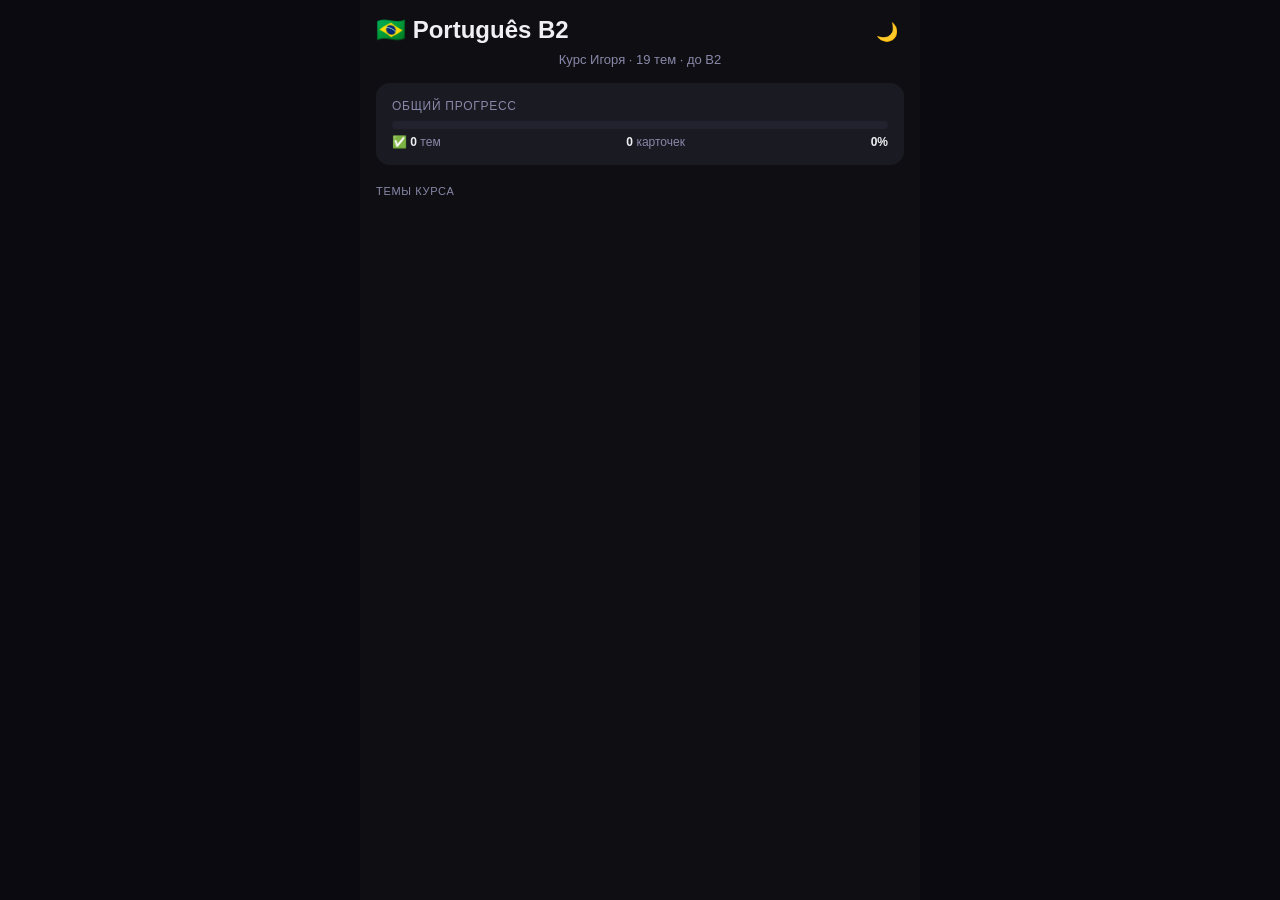
==== index.html @ 6fd462ec "Fix theory: store in DOM divs to avoid JS escaping issues; rewrite 5 topics with Pareto principle" ====
<!DOCTYPE html>
<html lang="ru">
<head>
<meta charset="UTF-8">
<meta name="viewport" content="width=device-width, initial-scale=1.0, maximum-scale=1.0, user-scalable=no">
<title>🇧🇷 Português B2 — Игорь</title>
<style>
  :root {
    --bg:#0f0f13;--surface:#1a1a22;--surface2:#22222e;--border:rgba(255,255,255,0.08);
    --text:#f0f0f4;--muted:#8888aa;--green:#34d399;--red:#f87171;--blue:#60a5fa;
    --yellow:#fbbf24;--purple:#a78bfa;--accent:#6366f1;--orange:#fb923c;
  }
  *{margin:0;padding:0;box-sizing:border-box;-webkit-tap-highlight-color:transparent;}
  html,body{height:100%;font-family:-apple-system,'Segoe UI',sans-serif;background:var(--bg);color:var(--text);}
  
  .app-wrap{max-width:560px;margin:0 auto;min-height:100vh;background:var(--bg);}
  @media(min-width:600px){body{background:#0a0a10;}}

  /* TOPIC SELECT SCREEN */
  .topic-screen{padding:16px;max-width:560px;margin:0 auto;height:100vh;overflow-y:auto;}
  .app-title{font-size:24px;font-weight:700;text-align:center;margin-bottom:4px;}
  .app-sub{text-align:center;color:var(--muted);font-size:13px;margin-bottom:16px;}
  
  .overall-progress{background:var(--surface);border-radius:14px;padding:16px;margin-bottom:20px;}
  .op-title{font-size:12px;color:var(--muted);margin-bottom:8px;text-transform:uppercase;letter-spacing:.06em;}
  .op-bar{height:8px;background:var(--surface2);border-radius:99px;overflow:hidden;margin-bottom:6px;}
  .op-fill{height:100%;background:linear-gradient(90deg,var(--accent),var(--purple));border-radius:99px;transition:width 0.4s;}
  .op-stats{display:flex;justify-content:space-between;font-size:12px;color:var(--muted);}
  .op-stats .val{color:var(--text);font-weight:700;}

  .section-label{font-size:11px;color:var(--muted);text-transform:uppercase;letter-spacing:.06em;margin-bottom:10px;}
  .topics-grid{display:flex;flex-direction:column;gap:8px;}
  .topic-card{background:var(--surface);border:2px solid var(--border);border-radius:14px;padding:14px 16px;cursor:pointer;transition:all .15s;display:flex;align-items:center;gap:12px;}
  .topic-card:hover{border-color:var(--accent);background:rgba(99,102,241,.06);}
  .topic-card.completed{border-color:var(--green);opacity:.7;}
  .tc-emoji{font-size:24px;flex-shrink:0;}
  .tc-info{flex:1;}
  .tc-title{font-size:14px;font-weight:600;margin-bottom:4px;}
  .tc-meta{font-size:11px;color:var(--muted);}
  .tc-bar{height:3px;background:var(--surface2);border-radius:99px;margin-top:6px;overflow:hidden;}
  .tc-fill{height:100%;border-radius:99px;transition:width .3s;}
  .tc-badge{font-size:10px;padding:2px 8px;border-radius:99px;flex-shrink:0;font-weight:600;}

  /* TRAINER SCREEN */
  .trainer{display:none;height:100vh;flex-direction:column;}
  .trainer-header{display:flex;align-items:center;gap:10px;padding:10px 14px;background:var(--surface);border-bottom:1px solid var(--border);}
  .back-btn{background:none;border:none;color:var(--muted);font-size:22px;cursor:pointer;padding:0 4px;}
  .trainer-title{font-size:15px;font-weight:700;flex:1;}
  .trainer-progress{font-size:12px;color:var(--muted);}
  .prog-bar{height:3px;background:var(--surface2);}
  .prog-fill{height:100%;background:linear-gradient(90deg,var(--accent),var(--purple));transition:width .4s;}

  .mode-tabs{display:flex;gap:4px;padding:8px 12px;background:var(--surface);border-bottom:1px solid var(--border);}
  .mode-tab{flex:1;padding:7px;border-radius:8px;border:none;background:transparent;color:var(--muted);font-size:12px;font-weight:600;cursor:pointer;}
  .mode-tab.active{background:var(--accent);color:white;}

  .trainer-body{flex:1;overflow-y:auto;padding:12px;}

  /* FLASHCARD */
  .card-counter{text-align:center;font-size:12px;color:var(--muted);margin-bottom:10px;}
  .flashcard{background:var(--surface);border:1px solid var(--border);border-radius:20px;padding:22px 18px;min-height:270px;display:flex;flex-direction:column;align-items:center;justify-content:center;text-align:center;cursor:pointer;}
  .fc-ctx{font-size:11px;color:var(--orange);background:rgba(251,146,60,.1);padding:3px 10px;border-radius:99px;margin-bottom:12px;}
  .fc-emoji{font-size:32px;margin-bottom:10px;}
  .fc-front{font-size:20px;font-weight:700;line-height:1.4;}
  .fc-tap{font-size:13px;color:var(--muted);margin-top:16px;}
  .fc-back{display:none;width:100%;margin-top:16px;}
  .fc-answer{font-size:18px;font-weight:700;color:var(--green);margin-bottom:6px;line-height:1.4;}
  .fc-pron{font-size:12px;color:var(--purple);margin-bottom:12px;}
  .fc-speak{background:rgba(99,102,241,.15);border:none;color:var(--accent);font-size:12px;font-weight:600;padding:5px 12px;border-radius:99px;cursor:pointer;margin-bottom:10px;}
  .fc-extra{background:var(--surface2);border-radius:10px;padding:10px 14px;font-size:13px;text-align:left;color:var(--muted);line-height:1.5;}

  .card-actions{display:flex;gap:8px;margin-top:10px;}
  .card-actions button{flex:1;padding:12px 6px;border-radius:12px;border:none;font-size:14px;font-weight:700;cursor:pointer;}
  .btn-wrong{background:rgba(248,113,113,.15);color:var(--red);}
  .btn-hard{background:rgba(251,191,36,.15);color:var(--yellow);}
  .btn-ok{background:rgba(52,211,153,.15);color:var(--green);}

  /* QUIZ */
  .quiz-q{background:var(--surface);border-radius:16px;padding:20px 16px;text-align:center;margin-bottom:10px;}
  .quiz-ctx{font-size:11px;color:var(--orange);margin-bottom:8px;}
  .quiz-emoji{font-size:26px;margin-bottom:8px;}
  .quiz-phrase{font-size:18px;font-weight:700;line-height:1.4;}
  .quiz-opts{display:grid;grid-template-columns:1fr;gap:8px;}
  .quiz-opt{padding:12px 14px;background:var(--surface);border:2px solid var(--border);border-radius:12px;font-size:14px;cursor:pointer;text-align:left;transition:all .15s;}
  .quiz-opt.correct{border-color:var(--green);background:rgba(52,211,153,.1);color:var(--green);}
  .quiz-opt.wrong{border-color:var(--red);background:rgba(248,113,113,.1);color:var(--red);}
  .quiz-opt.show-correct{border-color:var(--green);background:rgba(52,211,153,.06);}
  .quiz-fb{text-align:center;padding:10px;font-size:13px;font-weight:600;min-height:38px;}
  .quiz-fb.ok{color:var(--green);}
  .quiz-fb.fail{color:var(--red);}

  /* ALL LIST */
  .verb-list{display:flex;flex-direction:column;gap:8px;}
  .verb-item{background:var(--surface);border-radius:14px;padding:14px 16px;border-left:3px solid var(--border);}
  .verb-item.s2{border-left-color:var(--green);}
  .verb-item.s0{border-left-color:var(--red);}
  .verb-item.s1{border-left-color:var(--yellow);}
  .vi-top{display:flex;justify-content:space-between;align-items:flex-start;gap:8px;}
  .vi-left{display:flex;align-items:center;gap:10px;}
  .vi-emoji-sm{font-size:22px;}
  .vi-ru{font-size:11px;color:var(--muted);}
  .vi-pt{font-size:16px;font-weight:700;}
  .vi-inf{font-size:12px;color:var(--purple);margin-top:1px;}
  .vi-badge{font-size:10px;padding:2px 8px;border-radius:99px;flex-shrink:0;margin-top:2px;}
  .vi-phrase{margin-top:10px;padding-top:10px;border-top:1px solid var(--border);}
  .vi-phrase-pt{font-size:12px;color:var(--muted);font-weight:500;}

  /* RESULTS */
  .result-wrap{background:var(--surface);border-radius:20px;padding:24px 18px;text-align:center;}
  .result-emoji{font-size:52px;margin-bottom:10px;}
  .result-title{font-size:22px;font-weight:700;margin-bottom:6px;}
  .result-sub{color:var(--muted);font-size:13px;margin-bottom:16px;}
  .result-grid{display:grid;grid-template-columns:repeat(3,1fr);gap:8px;margin-bottom:16px;}
  .res-stat{background:var(--surface2);border-radius:10px;padding:12px 6px;}
  .res-val{font-size:24px;font-weight:700;}
  .res-label{font-size:11px;color:var(--muted);margin-top:2px;}
  .result-100{background:rgba(52,211,153,.1);border:1px solid rgba(52,211,153,.2);border-radius:10px;padding:10px;margin-bottom:14px;font-size:13px;color:var(--green);font-weight:600;}
  .btn-next{width:100%;padding:13px;background:var(--accent);color:white;border:none;border-radius:12px;font-size:15px;font-weight:700;cursor:pointer;margin-bottom:8px;}
  .btn-topics{width:100%;padding:13px;background:var(--surface2);color:var(--text);border:none;border-radius:12px;font-size:14px;font-weight:600;cursor:pointer;}

  /* THEORY */
  .th-h2{font-size:17px;font-weight:700;color:var(--text);margin:16px 0 8px;}
  .th-h3{font-size:15px;font-weight:700;color:var(--purple);margin:14px 0 6px;}
  .th-h4{font-size:13px;font-weight:700;color:var(--accent);margin:10px 0 4px;}
  .th-p{font-size:13px;color:var(--muted);line-height:1.6;margin-bottom:6px;}
  .th-li{font-size:13px;color:var(--muted);line-height:1.6;margin-left:18px;margin-bottom:3px;list-style:disc;}
  .th-divider{border:none;border-top:1px solid var(--border);margin:16px 0;}
  .th-table{width:100%;border-collapse:collapse;margin:10px 0;font-size:12px;}
  .th-table th{background:var(--surface2);color:var(--text);padding:7px 10px;text-align:left;font-weight:700;border-bottom:1px solid var(--border);}
  .th-table td{padding:7px 10px;border-bottom:1px solid var(--border);color:var(--muted);vertical-align:top;}
  .th-table tr:last-child td{border-bottom:none;}
  .th-table strong{color:var(--text);}
  .th-empty{text-align:center;color:var(--muted);padding:40px 20px;font-size:13px;}

  /* LIGHT THEME */
  body.light {
    --bg:#f5f5f7;--surface:#ffffff;--surface2:#f0f0f5;--border:rgba(0,0,0,0.08);
    --text:#1a1a2e;--muted:#6b6b8a;--green:#16a34a;--red:#dc2626;--blue:#2563eb;
    --yellow:#d97706;--purple:#7c3aed;--accent:#4f46e5;--orange:#ea580c;
  }
  body.light .app-wrap{background:#f5f5f7;}
  body.light .reading-card{background:linear-gradient(135deg,rgba(99,102,241,.08),rgba(167,139,250,.05));}
  body.light .topic-card:hover{background:rgba(99,102,241,.04);}
  body.light .quiz-opt{background:#ffffff;}
  body.light .flashcard{background:#ffffff;}
  body.light .result-wrap{background:#ffffff;}

  .theme-toggle{background:none;border:none;font-size:18px;cursor:pointer;padding:4px 6px;border-radius:8px;transition:background .15s;color:var(--muted);}
  .theme-toggle:hover{background:var(--surface2);}
</style>
</head>
<body>
<div class="app-wrap">

<!-- TOPIC SELECT -->
<div id="topicScreen" class="topic-screen">
  <div style="display:flex;justify-content:space-between;align-items:center;margin-bottom:4px;">
    <div class="app-title">🇧🇷 Português B2</div>
    <button class="theme-toggle" onclick="toggleTheme()" id="themeBtn" title="Тема">🌙</button>
  </div>
  <div class="app-sub">Курс Игоря · 19 тем · до В2</div>

  <div class="overall-progress">
    <div class="op-title">Общий прогресс</div>
    <div class="op-bar"><div class="op-fill" id="overallFill" style="width:0%"></div></div>
    <div class="op-stats">
      <span>✅ <span class="val" id="overallDone">0</span> тем</span>
      <span><span class="val" id="overallCards">0</span> карточек</span>
      <span><span class="val" id="overallPct">0%</span></span>
    </div>
  </div>

  <div id="restoreNotice" style="display:none;background:rgba(251,191,36,.1);border:1px solid rgba(251,191,36,.3);border-radius:12px;padding:12px 14px;margin-bottom:12px;font-size:13px;">
    ⚠️ Найден бекап прогресса. <span style="color:var(--yellow);font-weight:700;cursor:pointer;text-decoration:underline;" onclick="restoreFromBackup()">Восстановить →</span>
  </div>

  <div class="section-label">Темы курса</div>
  <div class="topics-grid" id="topicsGrid"></div>
</div>

<!-- TRAINER -->
<div id="trainerScreen" class="trainer">
  <div class="trainer-header">
    <button class="back-btn" onclick="goBack()">←</button>
    <div class="trainer-title" id="trainerTitle"></div>
    <div style="display:flex;align-items:center;gap:6px;">
      <div class="trainer-progress" id="trainerProgress"></div>
      <button class="theme-toggle" onclick="toggleTheme()" id="themeBtnTrainer" title="Тема">🌙</button>
    </div>
  </div>
  <div class="prog-bar"><div class="prog-fill" id="progFill" style="width:0%"></div></div>
  <div class="mode-tabs">
    <button class="mode-tab active" onclick="setMode('flashcard')" id="tab-flashcard">🃏 Карточки</button>
    <button class="mode-tab" onclick="setMode('quiz')" id="tab-quiz">🎯 Квиз</button>
    <button class="mode-tab" onclick="setMode('list')" id="tab-list">📋 Список</button>
    <button class="mode-tab" onclick="setMode('theory')" id="tab-theory">📖 Теория</button>
  </div>
  <div class="trainer-body" id="trainerBody">
    <!-- FLASHCARD -->
    <div id="modeFlashcard">
      <div class="card-counter" id="cardCounter"></div>
      <div class="flashcard" onclick="revealCard()">
        <div class="fc-ctx" id="fcCtx"></div>
        <div class="fc-emoji" id="fcEmoji"></div>
        <div class="fc-front" id="fcFront"></div>
        <div class="fc-tap" id="fcTap">👆 Нажми чтобы увидеть</div>
        <div class="fc-back" id="fcBack">
          <div class="fc-answer" id="fcAnswer"></div>
          <div class="fc-pron" id="fcPron"></div>
          <button class="fc-speak" onclick="speakNow(event)" id="speakBtn">🔊 Произнести</button>
          <div class="fc-extra" id="fcExtra"></div>
        </div>
      </div>
      <div class="card-actions" id="cardActions" style="display:none">
        <button class="btn-wrong" onclick="rate(0)">❌ Нет</button>
        <button class="btn-hard" onclick="rate(1)">😅 Трудно</button>
        <button class="btn-ok" onclick="rate(2)">✅ Знал</button>
      </div>
    </div>

    <!-- QUIZ -->
    <div id="modeQuiz" style="display:none">
      <div class="card-counter" id="quizCounter"></div>
      <div class="quiz-q">
        <div class="quiz-ctx" id="quizCtx"></div>
        <div class="quiz-emoji" id="quizEmoji"></div>
        <div class="quiz-phrase" id="quizPhrase"></div>
      </div>
      <div class="quiz-opts" id="quizOpts"></div>
      <div class="quiz-fb" id="quizFb"></div>
    </div>

    <!-- LIST MODE -->
    <div id="modeList" style="display:none">
      <div style="display:flex;gap:8px;margin-bottom:12px;">
        <button style="flex:1;padding:12px;background:var(--surface2);border:none;border-radius:10px;color:var(--text);font-weight:700;cursor:pointer;" onclick="sortModeList('default')">По порядку ⬇️</button>
        <button style="flex:1;padding:12px;background:var(--surface2);border:none;border-radius:10px;color:var(--text);font-weight:700;cursor:pointer;" onclick="sortModeList('shuffle')">Вразнобой 🔀</button>
      </div>
      <div class="verb-list" id="modeListContainer"></div>
    </div>

    <!-- THEORY -->
    <div id="modeTheory" style="display:none">
      <div id="theoryContent"></div>
    </div>

    <!-- RESULTS -->
    <div id="modeResults" style="display:none">
      <div class="result-wrap">
        <div class="result-emoji" id="resEmoji">🎉</div>
        <div class="result-title" id="resTitle"></div>
        <div class="result-sub" id="resSub"></div>
        <div class="result-100" id="res100" style="display:none"></div>
        <div class="result-grid">
          <div class="res-stat"><div class="res-val" id="resOk" style="color:var(--green)">0</div><div class="res-label">Знал</div></div>
          <div class="res-stat"><div class="res-val" id="resHard" style="color:var(--yellow)">0</div><div class="res-label">Трудно</div></div>
          <div class="res-stat"><div class="res-val" id="resWrong" style="color:var(--red)">0</div><div class="res-label">Не знал</div></div>
        </div>
        <button class="btn-next" onclick="nextRound()">Ещё раз →</button>
        <button class="btn-topics" onclick="goBack()">← Все темы</button>
      </div>
    </div>
  </div>
</div>

<div id="theory-data-verbs" style="display:none"><h3 class="th-h3">Главное правило: нет рода у глаголов</h3>
<p class="th-p">Глаголы <strong>не меняются по роду</strong>. Eu trabalho = я работаю (и мужчина, и женщина одинаково).</p>
<h3 class="th-h3">Три группы глаголов</h3>
<table class="th-table"><tr><th>Группа</th><th>Пример</th></tr>
<tr><td><strong>-AR</strong> (90% глаголов)</td><td>falar — говорить</td></tr>
<tr><td><strong>-ER</strong></td><td>comer — есть</td></tr>
<tr><td><strong>-IR</strong></td><td>partir — уходить</td></tr></table>
<h3 class="th-h3">Настоящее время (eu / voce / a gente)</h3>
<table class="th-table"><tr><th>Местоимение</th><th>-AR (falar)</th><th>-ER (comer)</th><th>-IR (partir)</th></tr>
<tr><td><strong>Eu</strong> (я)</td><td>fal<strong>o</strong></td><td>com<strong>o</strong></td><td>part<strong>o</strong></td></tr>
<tr><td><strong>Voce</strong> (ты)</td><td>fal<strong>a</strong></td><td>com<strong>e</strong></td><td>part<strong>e</strong></td></tr>
<tr><td><strong>A gente</strong> (мы)</td><td>fal<strong>a</strong></td><td>com<strong>e</strong></td><td>part<strong>e</strong></td></tr>
<tr><td><strong>Eles/Elas</strong> (они)</td><td>fal<strong>am</strong></td><td>com<strong>em</strong></td><td>part<strong>em</strong></td></tr></table>
<p class="th-p"><strong>Лайфхак:</strong> "a gente" (мы) спрягается как voce — проще запомнить!</p>
<h3 class="th-h3">Самые нужные неправильные глаголы</h3>
<table class="th-table"><tr><th>Глагол</th><th>Eu</th><th>Voce/A gente</th><th>Eles</th></tr>
<tr><td><strong>ser</strong> (быть постоянно)</td><td>sou</td><td>e</td><td>sao</td></tr>
<tr><td><strong>estar</strong> (быть временно)</td><td>estou</td><td>esta</td><td>estao</td></tr>
<tr><td><strong>ter</strong> (иметь)</td><td>tenho</td><td>tem</td><td>tem</td></tr>
<tr><td><strong>ir</strong> (идти/ехать)</td><td>vou</td><td>vai</td><td>vao</td></tr>
<tr><td><strong>fazer</strong> (делать)</td><td>faco</td><td>faz</td><td>fazem</td></tr></table>
<h3 class="th-h3">Будущее время — просто!</h3>
<p class="th-p">Бразильцы не используют будущее время из учебников. Просто: <strong>vou + инфинитив</strong></p>
<ul><li class="th-li">Vou comer — поем / собираюсь поесть</li>
<li class="th-li">Vou trabalhar — буду работать</li>
<li class="th-li">Vou te ligar — позвоню тебе</li></ul>
<h3 class="th-h3">Прошедшее время — базовые окончания</h3>
<table class="th-table"><tr><th>Группа</th><th>Eu (я)</th><th>Voce (ты)</th></tr>
<tr><td>-AR (falar)</td><td>fal<strong>ei</strong> — поговорил</td><td>fal<strong>ou</strong> — поговорил(а)</td></tr>
<tr><td>-ER (comer)</td><td>com<strong>i</strong> — поел</td><td>com<strong>eu</strong> — поел(а)</td></tr>
<tr><td>-IR (partir)</td><td>part<strong>i</strong> — ушёл</td><td>part<strong>iu</strong> — ушёл(а)</td></tr></table></div>
<div id="theory-data-accusative" style="display:none"><h3 class="th-h3">Главный инсайт: бразильцы упрощают!</h3>
<p class="th-p">В учебниках учат сложные формы. В реальном разговоре бразильцы используют <strong>обычные местоимения</strong>:</p>
<table class="th-table"><tr><th>Вопрос</th><th>Книжная форма</th><th>Разговорная (используй!)</th></tr>
<tr><td>Кого? (меня)</td><td>me</td><td><strong>mim</strong> (после предлога)</td></tr>
<tr><td>Кого? (тебя)</td><td>te</td><td><strong>voce</strong></td></tr>
<tr><td>Кого? (его)</td><td>o / lo</td><td><strong>ele</strong></td></tr>
<tr><td>Кого? (её)</td><td>a / la</td><td><strong>ela</strong></td></tr>
<tr><td>Кого? (нас)</td><td>nos</td><td><strong>a gente</strong></td></tr>
<tr><td>Кого? (их)</td><td>os / as</td><td><strong>eles / elas</strong></td></tr></table>
<h3 class="th-h3">Примеры как говорят реально</h3>
<table class="th-table"><tr><th>Книжно</th><th>Разговорно</th><th>Перевод</th></tr>
<tr><td>Eu o vi.</td><td><strong>Eu vi ele.</strong></td><td>Я его видел.</td></tr>
<tr><td>Eu a amo.</td><td><strong>Eu amo ela.</strong></td><td>Я её люблю.</td></tr>
<tr><td>Ele me ligou.</td><td><strong>Ele ligou pra mim.</strong></td><td>Он мне позвонил.</td></tr></table>
<p class="th-p"><strong>Правило:</strong> Просто ставь нормальное местоимение после глагола. Бразильцы так и делают!</p>
<h3 class="th-h3">Единственное что надо помнить</h3>
<p class="th-p">После предлогов (para, com, de, em) используй <strong>mim</strong> вместо <strong>me</strong>:</p>
<ul><li class="th-li">Isso e <strong>para mim</strong>. — Это для меня.</li>
<li class="th-li">Ele pensa em <strong>mim</strong>. — Он думает обо мне.</li>
<li class="th-li"><strong>Comigo / Contigo</strong> — со мной / с тобой</li></ul></div>
<div id="theory-data-questions" style="display:none"><h3 class="th-h3">8 вопросительных слов — всё что нужно</h3>
<table class="th-table"><tr><th>Русский</th><th>Португальский</th><th>Пример</th></tr>
<tr><td>Что?</td><td><strong>O que?</strong></td><td>O que voce quer? — Что ты хочешь?</td></tr>
<tr><td>Кто?</td><td><strong>Quem?</strong></td><td>Quem e ele? — Кто он?</td></tr>
<tr><td>Где?</td><td><strong>Onde?</strong></td><td>Onde voce mora? — Где ты живёшь?</td></tr>
<tr><td>Когда?</td><td><strong>Quando?</strong></td><td>Quando voce chega? — Когда придёшь?</td></tr>
<tr><td>Почему?</td><td><strong>Por que?</strong></td><td>Por que nao? — Почему нет?</td></tr>
<tr><td>Как?</td><td><strong>Como?</strong></td><td>Como voce esta? — Как ты?</td></tr>
<tr><td>Сколько?</td><td><strong>Quanto?</strong></td><td>Quanto custa? — Сколько стоит?</td></tr>
<tr><td>Который?</td><td><strong>Qual?</strong></td><td>Qual e o seu nome? — Как тебя зовут?</td></tr></table>
<h3 class="th-h3">Бразильские нюансы</h3>
<p class="th-p"><strong>1. Порядок слов — как в русском!</strong> Вопросительное слово в начало:</p>
<ul><li class="th-li">Onde voce mora? — Где ты живёшь?</li>
<li class="th-li">Quando voce vai? — Когда ты идёшь?</li></ul>
<p class="th-p"><strong>2. Por que (почему?) vs Porque (потому что)</strong></p>
<ul><li class="th-li">— <strong>Por que</strong> voce veio? — Почему ты пришёл? (раздельно = вопрос)</li>
<li class="th-li">— <strong>Porque</strong> quero. — Потому что хочу. (слитно = ответ)</li></ul>
<p class="th-p"><strong>3. "O que e que" — звучит по-бразильски!</strong></p>
<ul><li class="th-li">O que voce quer? → <strong>O que e que voce quer?</strong></li>
<li class="th-li">Оба варианта правильны, второй звучит натуральнее</li></ul></div>
<div id="theory-data-directions" style="display:none"><h3 class="th-h3">Главное правило: предлоги "слипаются" с артиклями</h3>
<p class="th-p">Самое важное в португальском — 3 предлога которые склеиваются с артиклем o/a:</p>
<table class="th-table"><tr><th>Предлог</th><th>Значение</th><th>+ o (муж.)</th><th>+ a (жен.)</th><th>Пример</th></tr>
<tr><td><strong>em</strong></td><td>в / на / где?</td><td><strong>no</strong></td><td><strong>na</strong></td><td>no Brasil, na praia</td></tr>
<tr><td><strong>de</strong></td><td>из / от / откуда?</td><td><strong>do</strong></td><td><strong>da</strong></td><td>do Brasil, da Russia</td></tr>
<tr><td><strong>a</strong></td><td>к / в (направление)</td><td><strong>ao</strong></td><td><strong>a</strong></td><td>ao banco, a direita</td></tr></table>
<h3 class="th-h3">Три вопроса — три предлога</h3>
<table class="th-table"><tr><th>Вопрос</th><th>Предлог</th><th>Пример</th><th>Перевод</th></tr>
<tr><td>Где я? (место)</td><td><strong>em → no/na</strong></td><td>Estou no trabalho.</td><td>Я на работе.</td></tr>
<tr><td>Куда? (движение)</td><td><strong>para</strong></td><td>Vou para a praia.</td><td>Еду на пляж.</td></tr>
<tr><td>Откуда? (происхождение)</td><td><strong>de → do/da</strong></td><td>Sou da Russia.</td><td>Я из России.</td></tr></table>
<h3 class="th-h3">Принадлежность: чей? (de + местоимение)</h3>
<table class="th-table"><tr><th>Русский</th><th>Португальский</th><th>Пример</th></tr>
<tr><td>его</td><td><strong>dele</strong> (de+ele)</td><td>O carro dele. — Его машина.</td></tr>
<tr><td>её</td><td><strong>dela</strong> (de+ela)</td><td>A casa dela. — Её дом.</td></tr>
<tr><td>моя</td><td><strong>meu / minha</strong></td><td>O livro e meu. — Книга моя.</td></tr></table>
<h3 class="th-h3">Направления — минимум для навигации</h3>
<table class="th-table"><tr><th>Русский</th><th>Português</th></tr>
<tr><td>Прямо</td><td><strong>Reto / Em frente</strong></td></tr>
<tr><td>Направо</td><td><strong>A direita</strong></td></tr>
<tr><td>Налево</td><td><strong>A esquerda</strong></td></tr>
<tr><td>Рядом</td><td><strong>Perto</strong></td></tr>
<tr><td>Далеко</td><td><strong>Longe</strong></td></tr>
<tr><td>На углу</td><td><strong>Na esquina</strong></td></tr></table>
<p class="th-p"><strong>Жизненная фраза:</strong> "Onde fica...?" = Где находится...? Добавь любое место — можно спрашивать дорогу!</p></div>
<div id="theory-data-phrases" style="display:none"><h3 class="th-h3">5 суперконструкций — 80% разговора</h3>
<h4 class="th-h4">1. Хочу / Собираюсь что-то сделать</h4>
<p class="th-p"><strong>Quero / Vou + инфинитив</strong></p>
<ul><li class="th-li">Quero <strong>comer</strong> pizza. — Хочу поесть пиццу.</li>
<li class="th-li">Vou <strong>trabalhar</strong> amanha. — Буду работать завтра.</li>
<li class="th-li">Vou <strong>te ligar</strong>. — Позвоню тебе.</li></ul>
<h4 class="th-h4">2. Мне нужно / должен</h4>
<p class="th-p"><strong>Preciso + инфинитив</strong></p>
<ul><li class="th-li">Preciso <strong>ir</strong>. — Мне нужно идти.</li>
<li class="th-li">Preciso <strong>falar</strong> com voce. — Нужно поговорить с тобой.</li></ul>
<h4 class="th-h4">3. Давай сделаем</h4>
<p class="th-p"><strong>Vamos + инфинитив</strong> или просто <strong>Bora!</strong></p>
<ul><li class="th-li">Vamos <strong>comer</strong>! — Пойдём поедим!</li>
<li class="th-li"><strong>Bora!</strong> — Погнали! (самое разговорное)</li></ul>
<h4 class="th-h4">4. Мне нравится / не нравится</h4>
<p class="th-p"><strong>Gosto de / Nao gosto de + что/инфинитив</strong></p>
<ul><li class="th-li">Gosto <strong>de</strong> musica. — Мне нравится музыка.</li>
<li class="th-li">Nao gosto <strong>de</strong> acordar cedo. — Не люблю рано вставать.</li></ul>
<h4 class="th-h4">5. Я думаю / считаю (самое частое!)</h4>
<p class="th-p"><strong>Eu acho que...</strong></p>
<ul><li class="th-li">Eu acho que <strong>e bom</strong>. — Я думаю, что это хорошо.</li>
<li class="th-li">Eu acho que <strong>nao</strong>. — Думаю, нет.</li></ul>
<h3 class="th-h3">Бразильский разговорный стиль</h3>
<p class="th-p"><strong>Ta bom / Ta</strong> — самое универсальное слово. OK, понял, договорились:</p>
<ul><li class="th-li">Ta bom! — Хорошо! ОК!</li>
<li class="th-li">Nao ta bom. — Нехорошо / Не ОК.</li></ul>
<p class="th-p"><strong>Ne? / Nao e?</strong> — универсальная концовка фраз, как "правда?" или "да?":</p>
<ul><li class="th-li">E bom, ne? — Хорошо же, правда?</li>
<li class="th-li">Voce vai, ne? — Ты идёшь, да?</li></ul>
<p class="th-p"><strong>Saudade</strong> — непереводимое слово. Тоска по кому-то с теплотой:</p>
<ul><li class="th-li">Estou com saudade de voce. — Я по тебе скучаю.</li>
<li class="th-li">Que saudade! — Как я соскучился(ась)!</li></ul></div>
</div><!-- /.app-wrap -->

<script>
// DATA
const TOPICS = [
  {
    id: "verbs", linearId: "IGO-93", emoji: "🔤", title: "1. Местоимения и глаголы", desc: "112 самых употребляемых глаголов", dueDate: "20.03",
    items: [
      {ru:"Я немного говорю по-португальски.",pt:"Eu falo português um pouco.",pron:"Эу фа-лу пор-ту-гес ум по-ку",key:"Falar",extra:"Eu falo / Você fala / A gente fala"},
      {ru:"Он сказал, что придет завтра.",pt:"Ele disse que vem amanhã.",pron:"Э-ли ди-си ки вэй а-ма-нья",key:"Dizer",extra:"Eu digo / Você diz / A gente diz"},
      {ru:"Мы хотим поесть пиццу.",pt:"A gente quer comer pizza.",pron:"А жен-чи кэр ко-мер пи-ца",key:"Querer",extra:"Eu quero / Você quer / A gente quer"},
      {ru:"Ты очень классный!",pt:"Você é muito legal!",pron:"Во-сэ э муй-ту ле-гау",key:"Ser",extra:"Eu sou / Você é / A gente é"},
      {ru:"Она сейчас дома.",pt:"Ela está em casa agora.",pron:"Э-ла эс-та эй ка-за а-го-ра",key:"Estar",extra:"Eu estou / Você está / A gente está"},
      {ru:"У меня сегодня много работы.",pt:"Eu tenho muito trabalho hoje.",pron:"Эу те-нью муй-ту тра-ба-лью о-жи",key:"Ter",extra:"Eu tenho / Você tem / A gente tem"},
      {ru:"Он стал великим врачом.",pt:"Ele se tornou um grande médico.",pron:"Э-ли си тор-ноу ум гран-джи ме-ди-ку",key:"Tornar-se",extra:"Eu me torno / Você se torna / A gente se torna"},
      {ru:"Что ты делаешь?",pt:"O que você está fazendo?",pron:"У ки во-сэ эс-та фа-зен-ду",key:"Fazer",extra:"Eu faço / Você faz / A gente faz"},
      {ru:"Мы можем идти сейчас?",pt:"A gente pode ir agora?",pron:"А жен-чи по-джи ир а-го-ра",key:"Poder",extra:"Eu posso / Você pode / A gente pode"},
      {ru:"Я пойду на пляж в субботу.",pt:"Eu vou para a praia no sábado.",pron:"Эу воу па-ра а пра-я ну са-ба-ду",key:"Ir",extra:"Eu vou / Você vai / A gente vai"},
      {ru:"Я думаю/считаю, что пойдет дождь.",pt:"Eu acho que vai chover.",pron:"Эу а-шу ки вай шо-вер",key:"Achar",extra:"Eu acho / Você acha / A gente acha"},
      {ru:"Ты можешь взять телефон?",pt:"Você pode pegar o celular?",pron:"Во-сэ по-джи пе-гар у се-лу-лар",key:"Pegar",extra:"Eu pego / Você pega / A gente pega"},
      {ru:"Я не знаю, где он.",pt:"Eu não sei onde ele está.",pron:"Эу наун сэй он-джи э-ли эс-та",key:"Saber",extra:"Eu sei / Você sabe / A gente sabe"},
      {ru:"Ты понял, что я сказал?",pt:"Você entendeu o que eu disse?",pron:"Во-сэ эн-тен-деу у ки эу ди-си",key:"Entender",extra:"Eu entendo / Você entende / A gente entende"},
      {ru:"Она много думает о будущем.",pt:"Ela pensa muito no futuro.",pron:"Э-ла пен-са муй-ту ну фу-ту-ру",key:"Pensar",extra:"Eu penso / Você pensa / A gente pensa"},
      {ru:"Мы живем здесь неподалеку.",pt:"A gente mora perto daqui.",pron:"А жен-чи мо-ра пер-ту да-ки",key:"Morar",extra:"Eu moro / Você mora / A gente mora"},
      {ru:"Я обожаю сырные булочки!",pt:"Eu amo pão de queijo!",pron:"Эу а-му пау де кей-жу",key:"Amar",extra:"Eu amo / Você ama / A gente ama"},
      {ru:"Тебе нравится музыка?",pt:"Você gosta de música?",pron:"Во-сэ гос-та джи му-зи-ка",key:"Gostar",extra:"Eu gosto / Você gosta / A gente gosta"},
      {ru:"Я видел отличный фильм вчера.",pt:"Eu vi um filme ótimo ontem.",pron:"Эу ви ум фил-ми о-ти-му он-тейн",key:"Ver",extra:"Eu vejo / Você vê / A gente vê"},
      {ru:"Мы посмотрели матч.",pt:"A gente assistiu ao jogo.",pron:"А жен-чи а-сис-чи-у ау жо-гу",key:"Assistir",extra:"Eu assisto / Você assiste / A gente assiste"},
      {ru:"Я услышал странный шум.",pt:"Eu ouvi um barulho estranho.",pron:"Эу оу-ви ум ба-ру-лью эс-тра-нью",key:"Ouvir",extra:"Eu ouço / Você ouve / A gente ouve"},
      {ru:"Ему нравится слушать музыку.",pt:"Ele gosta de escutar música.",pron:"Э-ли гос-та джи эс-ку-тар му-зи-ка",key:"Escutar",extra:"Eu escuto / Você escuta / A gente escuta"},
      {ru:"Что ты хочешь поесть?",pt:"O que você quer comer?",pron:"У ки во-сэ кэр ко-мер",key:"Comer",extra:"Eu como / Você come / A gente come"},
      {ru:"Мы пойдем пить пиво?",pt:"A gente vai beber cerveja?",pron:"А жен-чи вай бе-бер сер-ве-жа",key:"Beber",extra:"Eu bebo / Você bebe / A gente bebe"},
      {ru:"Ты мне поможешь здесь?",pt:"Você me dá uma ajuda aqui?",pron:"Во-сэ ми да у-ма а-жу-да а-ки",key:"Dar",extra:"Eu dou / Você dá / A gente dá"},
      {ru:"Он придет на вечеринку сегодня.",pt:"Ele vem para a festa hoje.",pron:"Э-ли вейн па-ра а фес-та о-жи",key:"Vir",extra:"Eu venho / Você vem / A gente vem"},
      {ru:"Я работаю в школе.",pt:"Eu trabalho em uma escola.",pron:"Эу тра-ба-лью эйн у-ма эс-ко-ла",key:"Trabalhar",extra:"Eu trabalho / Você trabalha / A gente trabalha"},
      {ru:"Она всегда помогает друзьям.",pt:"Ela sempre ajuda os amigos.",pron:"Э-ла сейм-при а-жу-да уз а-ми-гуз",key:"Ajudar",extra:"Eu ajudo / Você ajuda / A gente ajuda"},
      {ru:"Мы только что приехали.",pt:"A gente acabou de chegar.",pron:"А жен-чи а-ка-боу джи ше-гар",key:"Chegar",extra:"Eu chego / Você chega / A gente chega"},
      {ru:"Я отвезу тебя домой.",pt:"Eu te levo para casa.",pron:"Эу чи ле-ву па-ра ка-за",key:"Levar",extra:"Eu levo / Você leva / A gente leva"},
      {ru:"Ты принес то, что я просил?",pt:"Você trouxe o que eu pedi?",pron:"Во-сэ троу-си у ки эу пе-джи",key:"Trazer",extra:"Eu trago / Você traz / A gente traz"},
      {ru:"Подожди немного, пожалуйста.",pt:"Espera um pouco, por favor.",pron:"Эс-пе-ра ум по-ку пор фа-вор",key:"Esperar",extra:"Eu espero / Você espera / A gente espera"},
      {ru:"Я куплю рубашку.",pt:"Eu vou comprar uma camisa.",pron:"Эу воу ком-прар у-ма ка-ми-за",key:"Comprar",extra:"Eu compro / Você compra / A gente compra"},
      {ru:"Он продал свою машину.",pt:"Ele vendeu o carro dele.",pron:"Э-ли вен-деу у ка-ху де-ли",key:"Vender",extra:"Eu vendo / Você vende / A gente vende"},
      {ru:"Мы оплатим счет сейчас.",pt:"A gente paga a conta agora.",pron:"А жен-чи па-га а кон-та а-го-ра",key:"Pagar",extra:"Eu pago / Você paga / A gente paga"},
      {ru:"Я пользуюсь этим каждый день.",pt:"Eu uso isso todo dia.",pron:"Эу у-зу и-су то-ду джи-а",key:"Usar",extra:"Eu uso / Você usa / A gente usa"},
      {ru:"Она поедет в Европу.",pt:"Ela vai viajar para a Europa.",pron:"Э-ла вай виа-жар па-ра а Эу-ро-па",key:"Viajar",extra:"Eu viajo / Você viaja / A gente viaja"},
      {ru:"Я ищу ключ.",pt:"Eu estou procurando a chave.",pron:"Эу эс-тоу про-ку-ран-ду а ша-ви",key:"Procurar",extra:"Eu procuro / Você procura / A gente procura"},
      {ru:"Мы встретимся там.",pt:"A gente se encontra lá.",pron:"А жен-чи си эн-кон-тра ла",key:"Encontrar",extra:"Eu encontro / Você encontra / A gente encontra"},
      {ru:"Ты спросил цену?",pt:"Você perguntou o preço?",pron:"Во-сэ пер-гун-тоу у пре-су",key:"Perguntar",extra:"Eu pergunto / Você pergunta / A gente pergunta"},
      {ru:"Он мне не ответил.",pt:"Ele não me respondeu.",pron:"Э-ли наун ми рес-пон-деу",key:"Responder",extra:"Eu respondo / Você responde / A gente responde"},
      {ru:"Я попробую это сделать.",pt:"Eu vou tentar fazer isso.",pron:"Эу воу тен-тар фа-зер и-су",key:"Tentar",extra:"Eu tento / Você tenta / A gente tenta"},
      {ru:"Тебе нужно это попробовать!",pt:"Você precisa provar isso!",pron:"Во-сэ пре-си-за про-вар и-су",key:"Provar",extra:"Eu provo / Você prova / A gente prova"},
      {ru:"Урок начинается в восемь.",pt:"A aula começa às oito.",pron:"А ау-ла ко-ме-са аз ой-ту",key:"Começar",extra:"Eu começo / Você começa / A gente começa"},
      {ru:"Я закончил работу.",pt:"Eu terminei o trabalho.",pron:"Эу тер-ми-ней у тра-ба-лью",key:"Terminar",extra:"Eu termino / Você termina / A gente termina"},
      {ru:"Она читает много книг.",pt:"Ela lê muitos livros.",pron:"Э-ла ле муй-туз ли-вруз",key:"Ler",extra:"Eu leio / Você lê / A gente lê"},
      {ru:"Мы написали письмо.",pt:"A gente escreveu um e-mail.",pron:"А жен-чи эс-кре-веу ум и-мэйл",key:"Escrever",extra:"Eu escrevo / Você escreve / A gente escreve"},
      {ru:"Ты откроешь дверь?",pt:"Você abre a porta?",pron:"Во-сэ а-бри а пор-та",key:"Abrir",extra:"Eu abro / Você abre / A gente abre"},
      {ru:"Я закрыл окно.",pt:"Eu fechei a janela.",pron:"Эу фе-шей а жа-не-ла",key:"Fechar",extra:"Eu fecho / Você fecha / A gente fecha"},
      {ru:"Я позвоню тебе попозже.",pt:"Eu te ligo mais tarde.",pron:"Эу чи ли-гу майш тар-джи",key:"Ligar",extra:"Eu ligo / Você liga / A gente liga"},
      {ru:"Нам нужно поговорить.",pt:"A gente precisa conversar.",pron:"А жен-чи пре-си-за кон-вер-сар",key:"Precisar",extra:"Eu preciso / Você precisa / A gente precisa"},
      {ru:"Я чувствую себя хорошо сегодня.",pt:"Eu me sinto bem hoje.",pron:"Эу ми син-ту бейн о-жи",key:"Sentir",extra:"Eu sinto / Você sente / A gente sente"},
      {ru:"Что случилось?",pt:"O que aconteceu?",pron:"У ки а-кон-те-сеу",key:"Acontecer",extra:"Eu aconteço / Você acontece / A gente acontece"},
      {ru:"Наша команда выиграла!",pt:"Nosso time ganhou!",pron:"Но-су чи-ми га-нью",key:"Ganhar",extra:"Eu ganho / Você ganha / A gente ganha"},
      {ru:"Он проиграл матч.",pt:"Ele perdeu o jogo.",pron:"Э-ли пер-деу у жо-гу",key:"Perder",extra:"Eu perco / Você perde / A gente perde"},
      {ru:"Я отправил файл.",pt:"Eu enviei o arquivo.",pron:"Эу эн-ви-эй у ар-ки-ву",key:"Enviar",extra:"Eu envio / Você envia / A gente envia"},
      {ru:"Они что-то строят.",pt:"Eles estão construindo algo.",pron:"Э-лис эс-таун кон-стру-ин-ду ал-гу",key:"Construir",extra:"Eu construo / Você constrói / A gente constrói"},
      {ru:"Ветер всё разрушил.",pt:"O vento destruiu tudo.",pron:"У вен-ту де-стру-и-у ту-ду",key:"Destruir",extra:"Eu — / Você — / A gente —"},
      {ru:"Осторожно, не упади!",pt:"Cuidado para não cair!",pron:"Куй-да-ду па-ра наун ка-ир",key:"Cair",extra:"Eu caio / Você cai / A gente cai"},
      {ru:"Я встаю рано.",pt:"Eu levanto cedo.",pron:"Эу ле-ван-ту се-ду",key:"Levantar",extra:"Eu levanto / Você levanta / A gente levanta"},
      {ru:"Мы сейчас поднимемся.",pt:"A gente vai subir agora.",pron:"А жен-чи вай су-бир а-го-ра",key:"Subir",extra:"Eu subo / Você sobe / A gente sobe"},
      {ru:"Она уже спускается.",pt:"Ela já está descendo.",pron:"Э-ла жа эс-та де-сен-ду",key:"Descer",extra:"Eu desço / Você desce / A gente desce"},
      {ru:"Я останусь здесь.",pt:"Eu vou ficar aqui.",pron:"Эу воу фи-кар а-ки",key:"Ficar",extra:"Eu fico / Você fica / A gente fica"},
      {ru:"Подержи это, пожалуйста.",pt:"Segura isso, por favor.",pron:"Се-гу-ра и-су пор фа-вор",key:"Segurar",extra:"Eu seguro / Você segura / A gente segura"},
      {ru:"Ты починил телевизор?",pt:"Você consertou a TV?",pron:"Во-сэ кон-сер-тоу а те-ве",key:"Consertar",extra:"Eu conserto / Você conserta / A gente conserta"},
      {ru:"Я исправил ошибку.",pt:"Eu corrigi o erro.",pron:"Эу ко-ри-жи у э-ху",key:"Corrigir",extra:"Eu — / Você — / A gente —"},
      {ru:"Он спас кота.",pt:"Ele salvou o gato.",pron:"Э-ли сал-воу у га-ту",key:"Salvar",extra:"Eu salvo / Você salva / A gente salva"},
      {ru:"Я убью это насекомое.",pt:"Eu vou matar esse bicho.",pron:"Эу воу ма-тар э-си би-шу",key:"Matar",extra:"Eu — / Você — / A gente —"},
      {ru:"Ты уже выбрал?",pt:"Você já escolheu?",pron:"Во-сэ жа эс-ко-льеу",key:"Escolher",extra:"Eu escolho / Você escolhe / A gente escolhe"},
      {ru:"Они поймали рыбу.",pt:"Eles capturaram o peixe.",pron:"Э-лис кап-ту-ра-раун у пей-ши",key:"Capturar",extra:"Eu — / Você — / A gente —"},
      {ru:"Я хочу тебя обнять.",pt:"Eu quero te abraçar.",pron:"Эу кэ-ру чи а-бра-сар",key:"Abraçar",extra:"Eu abraço / Você abraça / A gente abraça"},
      {ru:"Он поцеловал жену.",pt:"Ele beijou a esposa.",pron:"Э-ли бей-жоу а эс-по-за",key:"Beijar",extra:"Eu beijo / Você beija / A gente beija"},
      {ru:"Не трогай стекло.",pt:"Não toque no vidro.",pron:"Наун то-ки ну ви-дру",key:"Tocar",extra:"Eu — / Você — / A gente —"},
      {ru:"Она понюхала духи.",pt:"Ela cheirou o perfume.",pron:"Э-ла шей-роу у пер-фу-ми",key:"Cheirar",extra:"Eu — / Você — / A gente —"},
      {ru:"Мы заказали пиццу.",pt:"A gente pediu a pizza.",pron:"А жен-чи пе-джи-у а пи-ца",key:"Pedir",extra:"Eu peço / Você pede / A gente pede"},
      {ru:"Я просыпаюсь в шесть.",pt:"Eu acordo às seis.",pron:"Эу а-кор-ду ас сейш",key:"Acordar",extra:"Eu acordo / Você acorda / A gente acorda"},
      {ru:"Он много спит.",pt:"Ele dorme muito.",pron:"Э-ли дор-ми муй-ту",key:"Dormir",extra:"Eu durmo / Você dorme / A gente dorme"},
      {ru:"Я тебя поздравляю!",pt:"Eu te parabenizo!",pron:"Эу чи па-ра-бе-ни-зу",key:"Parabenizar",extra:"Eu — / Você — / A gente —"},
      {ru:"Она мечтает о многом",pt:"Ela sonha alto.",pron:"Э-ла со-нья ал-ту",key:"Sonhar",extra:"Eu sonho / Você sonha / A gente sonha"},
      {ru:"Хочешь потанцевать?",pt:"Você quer dançar?",pron:"Во-сэ кэр дан-сар",key:"Dançar",extra:"Eu danço / Você dança / A gente dança"},
      {ru:"Мы плаваем каждый день.",pt:"A gente nada todo dia.",pron:"А жен-чи на-да то-ду джи-а",key:"Nadar",extra:"Eu nado / Você nada / A gente nada"},
      {ru:"Я тренируюсь утром.",pt:"Eu treino de manhã.",pron:"Эу трей-ну джи ма-нья",key:"Treinar",extra:"Eu treino / Você treina / A gente treina"},
      {ru:"Мы много общались.",pt:"A gente conversou muito.",pron:"А жен-чи кон-вер-соу муй-ту",key:"Conversar",extra:"Eu converso / Você conversa / A gente conversa"},
      {ru:"Она пошла гулять.",pt:"Ela foi passear.",pron:"Э-ла фой па-се-ар",key:"Passear",extra:"Eu passeio / Você passeia / A gente passeia"},
      {ru:"Я вернусь завтра.",pt:"Eu volto amanhã.",pron:"Эу вол-ту а-ма-нья",key:"Voltar",extra:"Eu volto / Você volta / A gente volta"},
      {ru:"Ты получил письмо?",pt:"Você recebeu o e-mail?",pron:"Во-сэ ре-се-беу у и-мэйл",key:"Receber",extra:"Eu recebo / Você recebe / A gente recebe"},
      {ru:"Я ненавижу вставать рано.",pt:"Eu odeio acordar cedo.",pron:"Эу о-джи-у а-кор-дар се-ду",key:"Odiar",extra:"Eu odeio / Você odeia / A gente odeia"},
      {ru:"Я надеюсь, что да.",pt:"Eu espero que sim.",pron:"Эу эс-пе-ру ки син",key:"Esperar",extra:"Eu espero / Você espera / A gente espera"},
      {ru:"Ты в это веришь?",pt:"Você acredita nisso?",pron:"Во-сэ а-кре-джи-та ни-су",key:"Acreditar",extra:"Eu acredito / Você acredita / A gente acredita"},
      {ru:"Мы спланировали поездку.",pt:"A gente planejou a viagem.",pron:"А жен-чи пла-не-жоу а ви-а-жейн",key:"Planejar",extra:"Eu planejo / Você planeja / A gente planeja"},
      {ru:"Мы поболтали.",pt:"A gente bateu papo.",pron:"А жен-чи ба-теу па-пу",key:"Bater papo",extra:"Eu — / Você — / A gente —"},
      {ru:"Это иногда происходит.",pt:"Isso ocorre às vezes.",pron:"И-су о-ко-хи аз ве-зис",key:"Ocorrer",extra:"Eu — / Você — / A gente —"},
      {ru:"Я забыл его имя.",pt:"Eu esqueci o nome dele.",pron:"Эу эс-ке-си у но-ми де-ли",key:"Esquecer",extra:"Eu esqueço / Você esquece / A gente esquece"},
      {ru:"Ты меня помнишь?",pt:"Você lembra de mim?",pron:"Во-сэ лейн-бра джи мин",key:"Lembrar",extra:"Eu lembro / Você lembra / A gente lembra"},
      {ru:"Он передумал.",pt:"Ele mudou de ideia.",pron:"Э-ли му-доу джи и-дей-я",key:"Mudar",extra:"Eu mudo / Você muda / A gente muda"},
      {ru:"Мы много смеялись.",pt:"A gente riu muito.",pron:"А жен-чи хи-у муй-ту",key:"Rir",extra:"Eu rio / Você ri / A gente ri"},
      {ru:"Она плакала от радости.",pt:"Ela chorou de alegria.",pron:"Э-ла шо-роу джи а-ле-гри-а",key:"Chorar",extra:"Eu choro / Você chora / A gente chora"},
      {ru:"Я его знаю.",pt:"Eu conheço ele.",pron:"Эу ко-нье-су э-ли",key:"Conhecer",extra:"Eu conheço / Você conhece / A gente conhece"},
      {ru:"Я вытру стол.",pt:"Vou limpar a mesa.",pron:"Воу лим-пар а ме-за",key:"Limpar",extra:"Eu limpo / Você limpa / A gente limpa"},
      {ru:"Она моет руку.",pt:"Ela está lavando a mão.",pron:"Э-ла эс-та ла-ван-ду а маун",key:"Lavar",extra:"Eu lavo / Você lava / A gente lava"},
      {ru:"Он хорошо готовит.",pt:"Ele cozinha bem.",pron:"Э-ли ко-зи-нья бейн",key:"Cozinhar",extra:"Eu cozinho / Você cozinha / A gente cozinha"},
      {ru:"Я бегаю в парке.",pt:"Eu corro no parque.",pron:"Эу ко-ху ну пар-ки",key:"Correr",extra:"Eu corro / Você corre / A gente corre"},
      {ru:"Мы перепрыгнули стену.",pt:"A gente pulou o muro.",pron:"А жен-чи пу-лоу у му-ру",key:"Pular",extra:"Eu — / Você — / A gente —"},
      {ru:"Ты поешь в душе?",pt:"Você canta no chuveiro?",pron:"Во-сэ кан-та ну шу-вей-ру",key:"Cantar",extra:"Eu canto / Você canta / A gente canta"},
      {ru:"Она рисует цветы.",pt:"Ela desenha flores.",pron:"Э-ла де-зе-нья фло-рис",key:"Desenhar",extra:"Eu — / Você — / A gente —"},
      {ru:"Мы играем в волейбол.",pt:"A gente joga vôlei.",pron:"А жен-чи жо-га во-лей",key:"Jogar",extra:"Eu jogo / Você joga / A gente joga"},
      {ru:"Он играет на пианино.",pt:"Ele toca piano.",pron:"Э-ли то-ка пи-а-ну",key:"Tocar",extra:"Eu — / Você — / A gente —"},
      {ru:"Я шучу!",pt:"Eu estou brincando!",pron:"Эу эс-тоу брин-кан-ду",key:"Brincar",extra:"Eu brinco / Você brinca / A gente brinca"},
      {ru:"Я опоздал / пропустил время.",pt:"Eu perdi a hora.",pron:"Эу пер-джи а о-ра",key:"Perder",extra:"Eu perco / Você perde / A gente perde"},
      
      {ru:"Я наполню бутылку.",pt:"Vou encher a garrafa.",pron:"Воу эн-шер а га-ха-фа",key:"Encher",extra:"Eu encho / Você enche / A gente enche"},
      {ru:"Стакан опустел.",pt:"O copo esvaziou.",pron:"У ко-пу эс-ва-зи-оу",key:"Esvaziar",extra:"Eu — / Você — / A gente —"}
    ,
      {ru:"Лицо",pt:"-AR (Falar)",pron:"-ER (Comer)",key:"-AR",extra:""},
      {ru:"--",pt:"--",pron:"--",key:"--",extra:""},
      {ru:"Eu (Я)",pt:"Fal-o",pron:"Com-o",key:"Fal-o",extra:""},
      {ru:"Você/Ele/Ela (Ты/Он/Она)",pt:"Fal-a",pron:"Com-e",key:"Fal-a",extra:""},
      {ru:"~~Nós (Мы)~~",pt:"~~Fal-amos~~",pron:"~~Com-emos~~",key:"~~Fal-amos~~",extra:""},
      {ru:"Местоимение",pt:"Конец глагола",pron:"Настоящее (Сейчас)",key:"Конец",extra:""},
      {ru:"Eu (Я)",pt:"-AR-ER-IR",pron:"-o (falo)-o (como)-o (abro)",key:"-AR-ER-IR",extra:""},
      {ru:"93. Трогать",pt:"Tocar (То-кар)",pron:"Toco. Toco violão. (Току виолау)",key:"Tocar",extra:""},
      {ru:"94. Нюхать",pt:"Cheirar (Шей-рар)",pron:"Cheiro. Cheiro a flor. (Шейру а флор)",key:"Cheirar",extra:""},
      {ru:"95. Заказывать",pt:"Pedir (Пе-джир)",pron:"Peço. Peço uma pizza. (Пэсу ума пица)",key:"Pedir",extra:""},
      {ru:"96. Просыпаться",pt:"Acordar (А-кор-дар)",pron:"Acordo. Acordo cedo. (Акорду седу)",key:"Acordar",extra:""},
      {ru:"97. Засыпать",pt:"Dormir (Дор-мир)",pron:"Durmo. Durmo muito. (Дурму муйту)",key:"Dormir",extra:""},
      {ru:"98. Поздравлять",pt:"Parabenizar (Па-ра-бе-ни-зар)",pron:"Parabenizo. Te parabenizo. (Чи парабенизу)",key:"Parabenizar",extra:""},
      {ru:"99. Мечтать",pt:"Sonhar (Со-ньяр)",pron:"Sonho. Sonho com você. (Сонью кои восэ)",key:"Sonhar",extra:""},
      {ru:"100. Танцевать",pt:"Dançar (Дан-сар)",pron:"Danço. Danço samba. (Дансу самба)",key:"Dançar",extra:""},
      {ru:"101. Плавать",pt:"Nadar (На-дар)",pron:"Nado. Nado no mar. (Наду ну мар)",key:"Nadar",extra:""},
      {ru:"102. Тренироваться",pt:"Treinar (Трей-нар)",pron:"Treino. Treino na academia. (Трейну на акадэмия)",key:"Treinar",extra:""},
      {ru:"103. Общаться",pt:"Conversar (Кон-вер-сар)",pron:"Converso. Converso com ele. (Конверсу кои эли)",key:"Conversar",extra:""},
      {ru:"104. Гулять",pt:"Passear (Па-се-ар)",pron:"Passeio. Passeio no parque. (Пасейю ну парки)",key:"Passear",extra:""},
      {ru:"105. Возвращаться",pt:"Voltar (Вол-тар)",pron:"Volto. Volto logo. (Волту логу)",key:"Voltar",extra:""},
      {ru:"106. Получать",pt:"Receber (Ре-се-бер)",pron:"Recebo. Recebo o pix. (Ресебу у пикс)",key:"Receber",extra:""},
      {ru:"107. Ненавидеть",pt:"Odiar (О-джи-ар)",pron:"Odeio. Odeio acordar cedo. (Одейю акордар седу)",key:"Odiar",extra:""},
      {ru:"108. Надеяться",pt:"Esperar (Эс-пе-рар)",pron:"Espero. Espero que sim. (Эсперу ки си)",key:"Esperar",extra:""},
      {ru:"109. Верить",pt:"Acreditar (А-кре-джи-тар)",pron:"Acredito. Acredito em você. (Акрежиту эй восэ)",key:"Acreditar",extra:""},
      {ru:"110. Планировать",pt:"Planejar (Пла-не-жар)",pron:"Planejo. Planejo a viagem. (Планежу а виажей)",key:"Planejar",extra:""},
      {ru:"111. Болтать",pt:"Bater papo (Ба-тер па-пу)",pron:"Bato papo. (Бату папу)",key:"Bater",extra:""},
      {ru:"112. Происходить",pt:"Suceder (Су-се-дер)",pron:"Sucede. Isso sucede. (Иссу суседи)",key:"Suceder",extra:""},
      {ru:"73. Случаться",pt:"Ocorrer (О-ко-хер)",pron:"Ocorre. Isso ocorre sempre. (Иссу окохи семпри)",key:"Ocorrer",extra:""},
      {ru:"74. Побеждать",pt:"Vencer (Вен-сер)",pron:"Venço. Eu venço o medo. (Эу венсу у мэду)",key:"Vencer",extra:""},
      {ru:"75. Проигрывать",pt:"Perder (Пер-дер)",pron:"Perco. Eu perco o juízo. (Эу перку у жуизу)",key:"Perder",extra:""},
      {ru:"76. Посылать",pt:"Enviar (Эн-ви-ар)",pron:"Envio. Envio o arquivo. (Энвиу у архиву)",key:"Enviar",extra:""},
      {ru:"77. Строить",pt:"Construir (Конс-тру-ир)",pron:"Construo. Construo uma casa. (Констру-у ума каза)",key:"Construir",extra:""},
      {ru:"78. Разрушать",pt:"Destruir (Дес-тру-ир)",pron:"Destruo. Destruo o papel. (Дестру-у у папел)",key:"Destruir",extra:""},
      {ru:"79. Падать",pt:"Cair (Ка-ир)",pron:"Caio. Eu caio sempre. (Эу кайю семпри)",key:"Cair",extra:""},
      {ru:"80. Вставать",pt:"Levantar (Ле-ван-тар)",pron:"Levanto. Levanto às 7h. (Леванту ас сэчи)",key:"Levantar",extra:""},
      {ru:"81. Подниматься",pt:"Subir (Су-бир)",pron:"Subo. Subo a escada. (Субу а эскада)",key:"Subir",extra:""},
      {ru:"82. Спускаться",pt:"Descer (Де-сер)",pron:"Desço. Desço o morro. (Дэсу у моху)",key:"Descer",extra:""},
      {ru:"83. Оставаться",pt:"Ficar (Фи-кар)",pron:"Fico. Fico com você. (Фику кои восэ)",key:"Ficar",extra:""},
      {ru:"84. Держать",pt:"Segurar (Се-гу-рар)",pron:"Seguro. Seguro a bolsa. (Сегуру а болса)",key:"Segurar",extra:""},
      {ru:"85. Чинить",pt:"Consertar (Кон-сер-тар)",pron:"Conserto. Conserto o PC. (Консерту у Пэ-Сэ)",key:"Consertar",extra:""},
      {ru:"86. Исправлять",pt:"Corrigir (Ко-хи-жир)",pron:"Corrijo. Corrijo о erro. (Кохижу у эху)",key:"Corrigir",extra:""},
      {ru:"87. Спасать",pt:"Salvar (Сал-вар)",pron:"Salvo. Salvo o arquivo. (Салву у архиву)",key:"Salvar",extra:""},
      {ru:"88. Убивать",pt:"Matar (Ма-тар)",pron:"Mato. Mato a barata. (Мату а барата)",key:"Matar",extra:""},
      {ru:"89. Выбирать",pt:"Escolher (Эс-ко-льер)",pron:"Escolho. Escolho o azul. (Эсколью у азул)",key:"Escolher",extra:""},
      {ru:"90. Ловить",pt:"Pegar (Пе-гар)",pron:"Pego. Pego o ladrão. (Пэгу у ладроу)",key:"Pegar",extra:""},
      {ru:"91. Обнимать",pt:"Abraçar (А-бра-сар)",pron:"Abraço. Eu te abraço. (Эу чи абрасу)",key:"Abraçar",extra:""},
      {ru:"92. Целовать",pt:"Beijar (Бей-жар)",pron:"Beijo. Eu beijo você. (Эу бейжу восэ)",key:"Beijar",extra:""},
      {ru:"53. Использовать",pt:"Usar (У-зар)",pron:"Uso. Uso o Wi-Fi. (Узу у вай-фай)",key:"Usar",extra:""},
      {ru:"54. Решить",pt:"Decidir (Де-си-джир)",pron:"Decido. Eu decido tudo. (Эу десиду туду)",key:"Decidir",extra:""},
      {ru:"55. Показывать",pt:"Mostrar (Мос-трар)",pron:"Mostro. Mostro o caminho. (Мостру у каминью)",key:"Mostrar",extra:""},
      {ru:"56. Играть",pt:"Jogar (Жо-гар)",pron:"Jogo. Jogo futebol. (Жогу фучибол)",key:"Jogar",extra:""},
      {ru:"57. Двигаться",pt:"Mexer (Ме-шер)",pron:"Mexo. Eu me mexo. (Эу ми мешу)",key:"Mexer",extra:""},
      {ru:"58. Сидеть",pt:"Sentar (Сен-тар)",pron:"Sento. Sento na cadeira. (Сенту на кадейра)",key:"Sentar",extra:""},
      {ru:"59. Стоять",pt:"Ficar de pé (Фикар жи пэ)",pron:"Fico de pé. (Фику жи пэ)",key:"Ficar",extra:""},
      {ru:"60. Ехать/Водить",pt:"Dirigir (Жи-ри-жир)",pron:"Dirijo. Dirijo bem. (Жирижу бэй)",key:"Dirigir",extra:""},
      {ru:"61. Бегать",pt:"Correr (Ко-хер)",pron:"Corro. Corro na praia. (Коху на прая)",key:"Correr",extra:""},
      {ru:"64. Бить/Стучать",pt:"Bater (Ба-тер)",pron:"Bato. Bato na porta. (Бату на порта)",key:"Bater",extra:""},
      {ru:"65. Тратить",pt:"Gastar (Гас-тар)",pron:"Gasto. Gasto muito. (Гасту муйту)",key:"Gastar",extra:""},
      {ru:"66. Происходить",pt:"Acontecer (А-кон-те-сер)",pron:"Acontece. Tudo acontece. (Туду аконтэси)",key:"Acontecer",extra:""},
      {ru:"67. Встречать(ся)",pt:"Encontrar (Эн-кон-трар)",pron:"Encontro. Encontro você lá. (Энконтру восэ ла)",key:"Encontrar",extra:""},
      {ru:"68. Менять",pt:"Trocar (Тро-кар)",pron:"Troco. Troco de roupa. (Троку жи хоупа)",key:"Trocar",extra:""},
      {ru:"69. Создавать",pt:"Criar (Кри-ар)",pron:"Crio. Crio um site. (Криу ум сайчи)",key:"Criar",extra:""},
      {ru:"70. Останавливать",pt:"Parar (Па-рар)",pron:"Paro. Eu paro o carro. (Пару у каху)",key:"Parar",extra:""},
      {ru:"71. Мыть(ся)",pt:"Lavar (Ла-вар)",pron:"Lavo. Lavo as mãos. (Лаву ас мэус)",key:"Lavar",extra:""},
      {ru:"72. Готовить",pt:"Cozinhar (Ко-зи-ньяр)",pron:"Cozinho. Cozinho feijão. (Козинью фейжау)",key:"Cozinhar",extra:""},
      {ru:"33. Покупать",pt:"Comprar (Ком-прар)",pron:"Compro. Eu compro pão. (Эу ком-пру пэу)",key:"Comprar",extra:""},
      {ru:"34. Продавать",pt:"Vender (Вен-дер)",pron:"Vendo. Vendo meu carro. (Венду мэу каху)",key:"Vender",extra:""},
      {ru:"35. Платить",pt:"Pagar (Па-гар)",pron:"Pago. Eu pago a conta. (Эу пагу а конта)",key:"Pagar",extra:""},
      {ru:"37. Путешествовать",pt:"Viajar (Ви-а-жар)",pron:"Viajo. Viajo muito. (Виажу муйту)",key:"Viajar",extra:""},
      {ru:"38. Искать",pt:"Procurar (Про-ку-рар)",pron:"Procuro. Procuro as chaves. (Прокуру ас шавис)",key:"Procurar",extra:""},
      {ru:"39. Находить",pt:"Achar (А-шар)",pron:"Acho. Achei! (Ашей! — Я нашел)",key:"Achar",extra:""},
      {ru:"40. Спрашивать",pt:"Perguntar (Пер-гун-тар)",pron:"Pergunto. Eu pergunto o preço. (Пергунту у пресу)",key:"Perguntar",extra:""},
      {ru:"41. Отвечать",pt:"Responder (Рес-пон-дер)",pron:"Respondo. Eu respondo já. (Респонду жа)",key:"Responder",extra:""},
      {ru:"42. Пробовать (пытаться)",pt:"Tentar (Тен-тар)",pron:"Tento. Eu tento ajudar. (Тэнту ажудар)",key:"Tentar",extra:""},
      {ru:"43. Пробовать (вкус/опыт)",pt:"Experimentar (Экс-пе-ри-мен-тар)",pron:"Experimento. Experimento a comida. (Эксперименту а комида)",key:"Experimentar",extra:""},
      {ru:"44. Начинать",pt:"Começar (Ко-ме-сар)",pron:"Começo. Eu começo cedo. (Комесу седу)",key:"Começar",extra:""},
      {ru:"45. Заканчивать",pt:"Terminar (Тер-ми-нар)",pron:"Termino. Termino o livro. (Термину у ливру)",key:"Terminar",extra:""},
      {ru:"46. Читать",pt:"Ler (Лер)",pron:"Leio. Eu leio as notícias. (Лэю ас ночисиас)",key:"Ler",extra:""},
      {ru:"47. Писать",pt:"Escrever (Эс-кре-вер)",pron:"Escrevo. Escrevo um e-mail. (Эскреву ум имейл)",key:"Escrever",extra:""},
      {ru:"48. Открывать",pt:"Abrir (А-брир)",pron:"Abro. Eu abro a porta. (Абру а порта)",key:"Abrir",extra:""},
      {ru:"49. Закрывать",pt:"Fechar (Фе-шар)",pron:"Fecho. Eu fecho a caixa. (Фэшу а кайша)",key:"Fechar",extra:""},
      {ru:"50. Звонить",pt:"Ligar (Ли-гар)",pron:"Ligo. Ligo pra você. (Лигу пра восэ)",key:"Ligar",extra:""},
      {ru:"51. Нужно (нуждаться)",pt:"Precisar (Пре-си-зар)",pron:"Preciso. Preciso de ajuda. (Пресизу жи ажуда)",key:"Precisar",extra:""},
      {ru:"52. Чувствовать",pt:"Sentir (Сен-чир)",pron:"Sinto. Sinto muito. (Синту муйту)",key:"Sentir",extra:""},
      {ru:"13. Знать",pt:"Saber (Са-бер)",pron:"Sei. Eu sei a senha. (Эу сэй а сэнья)",key:"Saber",extra:""},
      {ru:"14. Понимать",pt:"Entender (Эн-тен-дер)",pron:"Entendo. Eu entendo você. (Эу эн-тенду восэ)",key:"Entender",extra:""},
      {ru:"15. Думать",pt:"Pensar (Пен-сар)",pron:"Penso. Eu penso em você. (Эу пэнсу эй восэ)",key:"Pensar",extra:""},
      {ru:"16. Жить",pt:"Morar (Мо-рар)",pron:"Moro. Eu moro aqui. (Эу мору аки)",key:"Morar",extra:""},
      {ru:"17. Любить",pt:"Amar (А-мар)",pron:"Amo. Eu amo o Brasil. (Эу аму у Бразил)",key:"Amar",extra:""},
      {ru:"18. Нравиться",pt:"Gostar (Гос-тар)",pron:"Gosto. Gosto de você. (Госту жи восэ)",key:"Gostar",extra:""},
      {ru:"19. Видеть",pt:"Ver (Вер)",pron:"Vejo. Eu vejo o mar. (Эу вежу у мар)",key:"Ver",extra:""},
      {ru:"20. Смотреть",pt:"Assistir (А-сис-чир)",pron:"Assisto. Assisto TV. (Асисту Тэ-Вэ)",key:"Assistir",extra:""},
      {ru:"21. Слышать",pt:"Ouvir (Оу-вир)",pron:"Ouço. Eu ouço música. (Эу оусу музика)",key:"Ouvir",extra:""},
      {ru:"22. Слушать",pt:"Escutar (Эс-ку-тар)",pron:"Escuto. Eu te escuto. (Эу чи эскуту)",key:"Escutar",extra:""},
      {ru:"23. Есть (кушать)",pt:"Comer (Ко-мер)",pron:"Como. Eu como muito. (Эу кому муйту)",key:"Comer",extra:""},
      {ru:"24. Пить",pt:"Beber (Бе-бер)",pron:"Bebo. Eu bebo água. (Эу бебу агуа)",key:"Beber",extra:""},
      {ru:"25. Давать",pt:"Dar (Дар)",pron:"Dou. Eu dou um presente. (Эу доу ум презенти)",key:"Dar",extra:""},
      {ru:"26. Приходить",pt:"Vir (Вир)",pron:"Venho. Eu venho amanhã. (Эу венью аманья)",key:"Vir",extra:""},
      {ru:"27. Работать",pt:"Trabalhar (Тра-ба-ляр)",pron:"Trabalho. Trabalho muito. (Трабалью муйту)",key:"Trabalhar",extra:""},
      {ru:"28. Помогать",pt:"Ajudar (А-жу-дар)",pron:"Ajudo. Eu te ajudo. (Эу чи ажуду)",key:"Ajudar",extra:""},
      {ru:"29. Приезжать",pt:"Chegar (Ше-гар)",pron:"Chego. Eu chego tarde. (Эу шегу таржи)",key:"Chegar",extra:""},
      {ru:"30. Брать/Везти",pt:"Levar (Ле-вар)",pron:"Levo. Eu levo a mala. (Эу леву а мала)",key:"Levar",extra:""},
      {ru:"31. Приносить",pt:"Trazer (Тра-зер)",pron:"Trago. Eu trago o vinho. (Эу трагу у винью)",key:"Trazer",extra:""},
      {ru:"1. Говорить",pt:"Falar (Фалар)",pron:"Falo. Eu falo português. (Эу фалу португес)",key:"Falar",extra:""},
      {ru:"2. Сказать",pt:"Dizer (Ди-зер)",pron:"Digo. Eu digo a verdade. (Эу дигу а вердади)",key:"Dizer",extra:""},
      {ru:"3. Хотеть",pt:"Querer (Ке-рер)",pron:"Quero. Eu quero café. (Эу кэру кафэ)",key:"Querer",extra:""},
      {ru:"4. Быть (суть)",pt:"Ser (Сер)",pron:"Sou. Eu sou brasileiro. (Эу соу бразилейру)",key:"Ser",extra:""},
      {ru:"5. Быть (наход.)",pt:"Estar (Эс-тар)",pron:"Estou. Estou em casa. (Эстоу эй каза)",key:"Estar",extra:""},
      {ru:"6. Иметь (+есть)",pt:"Ter (Тер)",pron:"Tenho. Eu tenho um carro. (Эу тенью ум каху)",key:"Ter",extra:""},
      {ru:"8. Делать",pt:"Fazer (Фа-зер)",pron:"Faço. Eu faço o almoço. (Эу фасу у алмосу)",key:"Fazer",extra:""},
      {ru:"9. Мочь",pt:"Poder (По-дер)",pron:"Posso. Eu posso ajudar. (Эу поссу ажудар)",key:"Poder",extra:""},
      {ru:"10. Идти/Ехать",pt:"Ir (Ир)",pron:"Vou. Eu vou ao banco. (Эу воу ау банку)",key:"Ir",extra:""}
    ,
      {ru:"Чувствовать себя",pt:"Sentir-se (Сен-тир-си)",pron:"Сен-тир-си",key:"sentir-se",extra:"Como você se sente? = как ты себя чувствуешь?"},
      {ru:"Объяснять",pt:"Explicar (Эк-спли-кар)",pron:"Эк-спли-кар",key:"explicar",extra:""},
      {ru:"Смеяться",pt:"Rir (Хир)",pron:"Хир",key:"rir",extra:"Que engraçado! = как смешно!"},
      {ru:"Плакать",pt:"Chorar (Шо-рар)",pron:"Шо-рар",key:"chorar",extra:""},
      {ru:"Доверять",pt:"Confiar (Кон-фи-ар)",pron:"Кон-фи-ар",key:"confiar",extra:""},
      {ru:"Забывать",pt:"Esquecer (Эс-ке-сер)",pron:"Эс-ке-сер",key:"esquecer",extra:"Esqueci! = забыл!"},
      {ru:"Помнить",pt:"Lembrar (Лем-брар)",pron:"Лем-брар",key:"lembrar",extra:"Lembro! = помню!"}
    ]
  },
  {
    id: "accusative", linearId: "IGO-94", emoji: "🫵", title: "2. Местоимения в вин. падеже", desc: "Кого? Что? — прямые объекты", dueDate: "24.03",
    items: [
      {ru:"Я – меня",pt:"Eu – me / mim",pron:"Эу – ми / мин",key:"me/mim",extra:"me перед глаголом: me ajuda. mim после предлога: para mim"},
      {ru:"Ты – тебя",pt:"Você – te / você",pron:"Во-сэ – чи",key:"te",extra:"te стоит перед глаголом: te amo"},
      {ru:"Он – его",pt:"Ele – o / ele",pron:"Э-ли – у",key:"o",extra:"o перед глаголом: eu o vejo"},
      {ru:"Она – её",pt:"Ela – a / ela",pron:"Э-ла – а",key:"a",extra:"a перед глаголом: eu a vejo"},
      {ru:"Мы – нас",pt:"Nós – nos",pron:"Нош – нуш",key:"nos",extra:"nos перед глаголом: ele nos ajuda"},
      {ru:"Они (муж.) – их",pt:"Eles – os",pron:"Э-лис – уш",key:"os",extra:"os перед глаголом: eu os conheço"},
      {ru:"Они (жен.) – их",pt:"Elas – as",pron:"Э-лас – аш",key:"as",extra:"as перед глаголом: eu as vejo"},
      {ru:"Я знаю тебя.",pt:"Eu te conheço.",pron:"Эу чи ко-нье-су",key:"te",extra:"Местоимение перед глаголом"},
      {ru:"Я вижу её.",pt:"Eu a vejo.",pron:"Эу а ве-жу",key:"a",extra:"Вин. пад. жен. рода"},
      {ru:"Я жду вас.",pt:"Eu os espero.",pron:"Эу уш эс-пе-ру",key:"os",extra:"os = вас (мн.ч.)"},
      {ru:"Мы их ждём.",pt:"Nós os esperamos.",pron:"Нош уш эс-пе-ра-муш",key:"os",extra:"Мн.ч. объекта"},
      {ru:"Я не видел их.",pt:"Eu não os vi.",pron:"Эу наун уш ви",key:"não os",extra:"Отрицание: não + мест. + глагол"},
      {ru:"Это для меня.",pt:"Isso é para mim.",pron:"И-су э па-ра мин",key:"para mim",extra:"После предлога — mim (не me)"},
      {ru:"Он думает о ней.",pt:"Ele pensa nela.",pron:"Э-ли пен-са не-ла",key:"nela",extra:"em + ela = nela; em + ele = nele"}
    ,
      {ru:"Сделай это.",pt:"Faz isso.",pron:"Фаз иссу",key:"isso",extra:"isso = это (неодушевлённое)"},
      {ru:"Ты это видишь?",pt:"Você vê isso?",pron:"Восэ вэ иссу?",key:"isso",extra:"Прямой объект: isso"},
      {ru:"Она нас слышит.",pt:"Ela ouve a gente.",pron:"Эла оуви а женчи",key:"a gente",extra:"В разговорном BR a gente часто = нас/мы"},
      {ru:"Я жду вас.",pt:"Eu espero vocês.",pron:"Эу эсперу восэйс",key:"vocês",extra:"vocês = вас / вы (мн.ч.)"},
      {ru:"--",pt:"--",pron:"--",key:"--",extra:""},
      {ru:"Я это знаю.",pt:"Eu sei isso.",pron:"Эу сэй иссу",key:"Eu",extra:""},
      {ru:"Я этого не хочу.",pt:"Eu não quero isso.",pron:"Эу нэу кэру иссу",key:"Eu",extra:""},
      {ru:"Я не понимаю этого.",pt:"Eu não entendo isso.",pron:"Эу нэу энтенжи иссу",key:"Eu",extra:""},
      {ru:"Ты можешь это сделать?",pt:"Você pode fazer isso?",pron:"Восэ поди фазер иссу?",key:"Você",extra:""},
      {ru:"Я это купил.",pt:"Eu comprei isso.",pron:"Эу компрей иссу",key:"Eu",extra:""},
      {ru:"Оставь это здесь.",pt:"Deixa isso aqui.",pron:"Дейша иссу аки",key:"Deixa",extra:""},
      {ru:"Забудь это.",pt:"Esquece isso.",pron:"Эскеси иссу",key:"Esquece",extra:""},
      {ru:"Я вижу вас.",pt:"Eu vejo vocês.",pron:"Эу вежу восэис",key:"Eu",extra:""},
      {ru:"Я позову их.",pt:"Eu vou chamar eles.",pron:"Эу воу шамар элис",key:"Eu",extra:""},
      {ru:"Ты знаешь их?",pt:"Você conhece eles?",pron:"Восэ коньесу элис?",key:"Você",extra:""},
      {ru:"Мы не понимаем их.",pt:"A gente não entende eles.",pron:"А женчи нэу энтенжи элис",key:"A",extra:""},
      {ru:"Я куплю их.",pt:"Eu vou comprar eles.",pron:"Эу воу компрар элис",key:"Eu",extra:""},
      {ru:"Ты их видел?",pt:"Você viu eles?",pron:"Восэ ви элис?",key:"Você",extra:""},
      {ru:"Я не люблю их.",pt:"Eu não gosto deles.",pron:"Эу нэу госту делис",key:"Eu",extra:""},
      {ru:"Он нас видит.",pt:"Ele vê a gente.",pron:"Эли вэ а женчи",key:"Ele",extra:""},
      {ru:"Ты нас понимаешь?",pt:"Você entende a gente?",pron:"Восэ энтенжи а женчи?",key:"Você",extra:""},
      {ru:"Подождите нас.",pt:"Espera a gente.",pron:"Эспера а женчи",key:"Espera",extra:""},
      {ru:"Кто нас позвал?",pt:"Quem chamou a gente?",pron:"Кей шамоу а женчи?",key:"Quem",extra:""},
      {ru:"Помогите нас (нам).",pt:"Ajuda a gente.",pron:"Ажуда а женчи",key:"Ajuda",extra:""},
      {ru:"Он нас не знает.",pt:"Ele não conhece a gente.",pron:"Эли нэу коньесу а женчи",key:"Ele",extra:""},
      {ru:"Ты нас любишь?",pt:"Você ama a gente?",pron:"Восэ ама а женчи?",key:"Você",extra:""},
      {ru:"Я видел его вчера.",pt:"Eu vi ele ontem.",pron:"Эу ви эли онтей",key:"Eu",extra:""},
      {ru:"Ты знаешь её?",pt:"Você conhece ela?",pron:"Восэ коньесу эла?",key:"Você",extra:""},
      {ru:"Я не нашел его.",pt:"Eu não achei ele.",pron:"Эу нэу ашей эли",key:"Eu",extra:""},
      {ru:"Мы ждем её.",pt:"A gente espera ela.",pron:"А женчи эспера эла",key:"A",extra:""},
      {ru:"Позови его.",pt:"Chama ele.",pron:"Шама эли",key:"Chama",extra:""},
      {ru:"Ты любишь её?",pt:"Você ama ela?",pron:"Восэ ама эла?",key:"Você",extra:""},
      {ru:"Я куплю его (предмет).",pt:"Eu vou comprar ele.",pron:"Эу воу компрар эли",key:"Eu",extra:""},
      {ru:"Ты понимаешь его?",pt:"Você entende ele?",pron:"Восэ энтенжи эли?",key:"Você",extra:""},
      {ru:"Я не вижу её.",pt:"Eu não vejo ela.",pron:"Эу нэу вежу эла",key:"Eu",extra:""},
      {ru:"Открой его (окно/дверь).",pt:"Abre ele / ela.",pron:"Абри эли / эла",key:"Abre",extra:""},
      {ru:"Закрой её (дверь).",pt:"Fecha ela.",pron:"Фэша эла",key:"Fecha",extra:""},
      {ru:"Ты меня слышишь?",pt:"Você me ouve?",pron:"Восэ ми оуви?",key:"Você",extra:""},
      {ru:"Ты меня понимаешь?",pt:"Você me entende?",pron:"Восэ ми энтенжи?",key:"Você",extra:""},
      {ru:"Подожди меня.",pt:"Espera me / Me espera.",pron:"Ми эспера",key:"Espera",extra:""},
      {ru:"Ты меня видишь?",pt:"Você me vê?",pron:"Восэ ми вэ?",key:"Você",extra:""},
      {ru:"Помоги меня (мне).",pt:"Me ajuda.",pron:"Ми ажуда",key:"Me",extra:""},
      {ru:"Позвони мне.",pt:"Me liga.",pron:"Ми лига",key:"Me",extra:""},
      {ru:"Расскажи мне.",pt:"Me conta.",pron:"Ми конта",key:"Me",extra:""},
      {ru:"Дай мне это.",pt:"Me dá isso.",pron:"Ми да иссу",key:"Me",extra:""},
      {ru:"Я тебя люблю.",pt:"Eu te amo.",pron:"Эу чи аму",key:"Eu",extra:""},
      {ru:"Я тебя вижу.",pt:"Eu vejo você.",pron:"Эу вежу восэ",key:"Eu",extra:""},
      {ru:"Я тебя жду.",pt:"Eu espero você.",pron:"Эу эсперу восэ",key:"Eu",extra:""},
      {ru:"Я тебя не знаю.",pt:"Eu não conheço você.",pron:"Эу нэу коньесу восэ",key:"Eu",extra:""},
      {ru:"Я хочу тебя видеть.",pt:"Eu quero ver você.",pron:"Эу кэру вер восэ",key:"Eu",extra:""},
      {ru:"Могу я тебе помочь?",pt:"Posso te ajudar?",pron:"Поссу чи ажудар?",key:"Posso",extra:""},
      {ru:"Кто? (Именит.)",pt:"Кого/Что? (Винит.)",pron:"Как звучит (Транскрипция)",key:"Кого/Что",extra:""},
      {ru:"Eu (Я)",pt:"Me (Меня)",pron:"Ми",key:"Me",extra:""},
      {ru:"Você (Ты/Вы)",pt:"Você (Тебя/Вас)",pron:"Восэ",key:"Você",extra:""},
      {ru:"Ele / Ela (Он / Она)",pt:"Ele / Ela (Его / Её)",pron:"Эли / Эла",key:"Ele",extra:""},
      {ru:"Nós (Мы)",pt:"Nos (Нас)",pron:"Нус",key:"Nos",extra:""},
      {ru:"Vocês (Вы мн.ч.)",pt:"Vocês (Вас)",pron:"Восэис",key:"Vocês",extra:""},
      {ru:"Eles / Elas (Они)",pt:"Eles / Elas (Их)",pron:"Элис / Элас",key:"Eles",extra:""}
    ]
  },
  {
    id: "questions", linearId: "IGO-95", emoji: "❓", title: "3. Вопросительные слова", desc: "Что, кто, где, когда, почему, как", dueDate: "27.03",
    items: [
      {ru:"Что?",pt:"O que?",pron:"У ки",key:"O que",extra:"O que você quer? — Что ты хочешь?"},
      {ru:"Кто?",pt:"Quem?",pron:"Кейн",key:"Quem",extra:"Quem é você? — Кто ты?"},
      {ru:"Где?",pt:"Onde?",pron:"Он-джи",key:"Onde",extra:"Onde você mora? — Где ты живёшь?"},
      {ru:"Когда?",pt:"Quando?",pron:"Куан-ду",key:"Quando",extra:"Quando você chega? — Когда ты придёшь?"},
      {ru:"Почему?",pt:"Por que?",pron:"Пор ки",key:"Por que",extra:"Por que você está triste? — Почему ты грустишь?"},
      {ru:"Как?",pt:"Como?",pron:"Ко-му",key:"Como",extra:"Como você está? — Как ты?"},
      {ru:"Сколько?",pt:"Quanto?",pron:"Куан-ту",key:"Quanto",extra:"Quanto custa? — Сколько стоит?"},
      {ru:"Который час?",pt:"Que horas são?",pron:"Ки о-рас саун",key:"Que horas",extra:"São duas horas — Два часа"},
      {ru:"Откуда ты?",pt:"De onde você é?",pron:"Джи он-джи во-сэ э",key:"De onde",extra:"Sou da Rússia — Я из России"},
      {ru:"Как тебя зовут?",pt:"Como você se chama?",pron:"Ко-му во-сэ си ша-ма",key:"Como se chama",extra:"Me chamo Igor — Меня зовут Игорь"},
      {ru:"Когда ты работаешь?",pt:"Quando você trabalha?",pron:"Куан-ду во-сэ тра-ба-лья",key:"Quando",extra:"Trabalho de manhã — Работаю утром"},
      {ru:"Где ты живёшь?",pt:"Onde você mora?",pron:"Он-джи во-сэ мо-ра",key:"Onde",extra:"Moro em Floripa — Живу во Флорипе"}
    ,
      {ru:"Где туалет?",pt:"Onde fica o banheiro?",pron:"Онжи фика у баньейру?",key:"Onde",extra:"Частый бытовой вопрос"},
      {ru:"Сколько это стоит?",pt:"Quanto custa isso?",pron:"Куанту куста иссу?",key:"Quanto",extra:"Для магазинов и ресторанов"},
      {ru:"Что случилось?",pt:"O que aconteceu?",pron:"У ки аконтесеу?",key:"O que",extra:"Полезно при проблемах"},
      {ru:"Как это сказать?",pt:"Como se diz isso?",pron:"Кому си дис иссу?",key:"Como",extra:"Как это говорится?"},
      {ru:"Во сколько?",pt:"A que horas?",pron:"А ки орас?",key:"A que horas",extra:"Спрашивать время встречи"},
      {ru:"--",pt:"--",pron:"--",key:"--",extra:""},
      {ru:"Как мне доехать до...?",pt:"Como eu chego em...?",pron:"Кому эу шегу эй...",key:"Como",extra:""},
      {ru:"Где ближайшая станция метро?",pt:"Onde é o metrô mais próximo?",pron:"Онжи э у метро майс проксиму?",key:"Onde",extra:""},
      {ru:"Где я могу поймать такси?",pt:"Onde eu pego um táxi?",pron:"Онжи эу пэгу ум такси?",key:"Onde",extra:""},
      {ru:"Где остановка автобуса?",pt:"Onde é o ponto de ônibus?",pron:"Онжи э у понту жи онибус?",key:"Onde",extra:""},
      {ru:"Этот автобус идет до...?",pt:"Esse ônibus vai para...?",pron:"Эси онибус вай пара...?",key:"Esse",extra:""},
      {ru:"Вы идете в центр? (водителю)",pt:"Você vai pro centro?",pron:"Восэ вай пру сентру?",key:"Você",extra:""},
      {ru:"Мне нужно выйти здесь.",pt:"Eu preciso descer aqui.",pron:"Эу пресизу десэ аки",key:"Eu",extra:""},
      {ru:"Вы можете меня здесь высадить?",pt:"Pode me deixar aqui?",pron:"Пожи ми дейшар аки?",key:"Pode",extra:""},
      {ru:"Сколько времени это займет?",pt:"Quanto tempo demora?",pron:"Куанту темпу демора?",key:"Quanto",extra:""},
      {ru:"Это направо или налево?",pt:"É à direita ou à esquerda?",pron:"Э а жирейта оу а эскерда?",key:"É",extra:""},
      {ru:"Идите прямо.",pt:"Vá direto.",pron:"Ва жирету",key:"Vá",extra:""},
      {ru:"Поверните на следующем углу.",pt:"Vire na próxima esquina.",pron:"Вири на проксима эскина",key:"Vire",extra:""},
      {ru:"Есть ли пробки сейчас?",pt:"Tem trânsito agora?",pron:"Тэй транзиту агора?",key:"Tem",extra:""},
      {ru:"Где я могу купить билет?",pt:"Onde eu compro o bilhete?",pron:"Онжи эу комру у бильечи?",key:"Onde",extra:""},
      {ru:"Сколько стоит проезд?",pt:"Quanto é a passagem?",pron:"Куанту э а пасажей?",key:"Quanto",extra:""},
      {ru:"Вызовите для меня Uber, плиз.",pt:"Pode pedir um Uber pra mim?",pron:"Пожи пежир ум Убер пра ми?",key:"Pode",extra:""},
      {ru:"Какой номер у этого автобуса?",pt:"Qual é o número desse ônibus?",pron:"Куал э у нумеру деси онибус?",key:"Qual",extra:""},
      {ru:"Куда едет этот поезд?",pt:"Para onde vai esse trem?",pron:"Пара онжи вай эси трей?",key:"Para",extra:""},
      {ru:"Здесь безопасно ходить пешком?",pt:"É seguro andar a pé aqui?",pron:"Э сегуру андар а пэ аки?",key:"É",extra:""},
      {ru:"Я заблудился.",pt:"Eu estou perdido.",pron:"Эу эстоу пержиду",key:"Eu",extra:""},
      {ru:"Можете показать на карте?",pt:"Pode mostrar no mapa?",pron:"Пожи мострар ну мапа?",key:"Pode",extra:""},
      {ru:"Это близко отсюда?",pt:"É perto daqui?",pron:"Э перту даки?",key:"É",extra:""},
      {ru:"Где вход на платформу?",pt:"Onde é a entrada da plataforma?",pron:"Онжи э а энтрада да платаформа?",key:"Onde",extra:""},
      {ru:"Следующая остановка — моя.",pt:"O próximo ponto é o meu.",pron:"У проксиму понту э у мэу",key:"O",extra:""},
      {ru:"На какой остановке мне выйти?",pt:"Em qual ponto eu desço?",pron:"Эй куал понту эу дэсу?",key:"Em",extra:""},
      {ru:"Можно меню?",pt:"Pode trazer o cardápio?",pron:"Пожи тразир у кардапиу?",key:"Pode",extra:""},
      {ru:"Что ты посоветуешь?",pt:"O que você recomenda?",pron:"У ки восэ рекоменда?",key:"O",extra:""},
      {ru:"Счет, пожалуйста.",pt:"A conta, por favor.",pron:"А конта, пор фавор",key:"A",extra:""},
      {ru:"Вы уже заказали?",pt:"Já pediu?",pron:"Жа пежиу?",key:"Já",extra:""},
      {ru:"Острое?",pt:"É apimentado?",pron:"Э апиментаду?",key:"É",extra:""},
      {ru:"В чем проблема?",pt:"Qual é o problema?",pron:"Куал э у проблема?",key:"Qual",extra:""},
      {ru:"Почему нет?",pt:"Por que não?",pron:"Пор кэ нэу?",key:"Por",extra:""},
      {ru:"Почему ты опоздал?",pt:"Por que você atrasou?",pron:"Пор кэ восэ атразоу?",key:"Por",extra:""},
      {ru:"Это серьезно?",pt:"É sério?",pron:"Э сэриу?",key:"É",extra:""},
      {ru:"Ты уверен(а)?",pt:"Tem certeza?",pron:"Тэй сертеза?",key:"Tem",extra:""},
      {ru:"Кто это?",pt:"Quem é?",pron:"Кей э?",key:"Quem",extra:""},
      {ru:"Что ты думаешь?",pt:"O que você acha?",pron:"У ки восэ аша?",key:"O",extra:""},
      {ru:"Что ты делаешь?",pt:"O que você está fazendo?",pron:"У ки восэ эста фазенду?",key:"O",extra:""},
      {ru:"Куда мы идем?",pt:"Aonde a gente vai?",pron:"А-онжи а женчи вай?",key:"Aonde",extra:""},
      {ru:"Когда мы встретимся?",pt:"Quando a gente se encontra?",pron:"Куанду а женчи си энконтра?",key:"Quando",extra:""},
      {ru:"Ты свободен сегодня?",pt:"Você está livre hoje?",pron:"Восэ эста ливри ожи?",key:"Você",extra:""},
      {ru:"Что ты хочешь делать?",pt:"O que você quer fazer?",pron:"У ки восэ кэр фазер?",key:"O",extra:""},
      {ru:"Ты хочешь пить/есть?",pt:"Você quer beber/comer?",pron:"Восэ кэр бебер/комер?",key:"Você",extra:""},
      {ru:"Готов(а)?",pt:"Está pronto(a)?",pron:"Эста пронту(а)?",key:"Está",extra:""},
      {ru:"Принимаете карту?",pt:"Aceita cartão?",pron:"Асейта картоу?",key:"Aceita",extra:""},
      {ru:"Есть скидка?",pt:"Tem desconto?",pron:"Тэй десконту?",key:"Tem",extra:""},
      {ru:"Где здесь банк?",pt:"Onde tem um banco?",pron:"Онжи тэй ум банку?",key:"Onde",extra:""},
      {ru:"Есть Wi-Fi?",pt:"Tem Wi-Fi?",pron:"Тэй вай-фай?",key:"Tem",extra:""},
      {ru:"Какой пароль?",pt:"Qual é a senha?",pron:"Куал э а сэнья?",key:"Qual",extra:""},
      {ru:"Ты можешь мне помочь?",pt:"Pode me ajudar?",pron:"Пожи ми ажудар?",key:"Pode",extra:""},
      {ru:"Ты понимаешь?",pt:"Você entende?",pron:"Восэ энтенжи?",key:"Você",extra:""},
      {ru:"Что это значит?",pt:"O que significa isso?",pron:"У ки сигнифика иссу?",key:"O",extra:""},
      {ru:"Можешь повторить?",pt:"Pode repetir?",pron:"Пожи хепечир?",key:"Pode",extra:""},
      {ru:"Можешь говорить медленнее?",pt:"Pode falar mais devagar?",pron:"Пожи фалар майс девагар?",key:"Pode",extra:""},
      {ru:"Как это пишется?",pt:"Como se escreve?",pron:"Кому си эскреви?",key:"Como",extra:""},
      {ru:"Ты меня слышишь?",pt:"Você me ouve?",pron:"Восэ ми оуви?",key:"Você",extra:""},
      {ru:"Кто он?",pt:"Quem é ele?",pron:"Кей э эли?",key:"Кто",extra:""},
      {ru:"Где находится туалет?",pt:"Onde fica o banheiro?",pron:"Онжи фика у баньейру?",key:"Где",extra:""},
      {ru:"Сколько это стоит?",pt:"Quanto custa isso?",pron:"Куанту куста иссу?",key:"Сколько",extra:""},
      {ru:"Который час?",pt:"Que horas são?",pron:"Ки орас сау?",key:"Который",extra:""},
      {ru:"Что случилось?",pt:"O que aconteceu?",pron:"У ки аконтесеу?",key:"Что",extra:""},
      {ru:"Какой твой телефон?",pt:"Qual é o seu telefone?",pron:"Куал э у сэу телефoни?",key:"Какой",extra:""},
      {ru:"Как это говорится?",pt:"Como se diz isso?",pron:"Кому си дис иссу?",key:"Как",extra:""},
      {ru:"Почему нет?",pt:"Por que não?",pron:"Пор кэ нэу?",key:"Почему",extra:""},
      {ru:"Когда мы пойдем?",pt:"Quando a gente vai?",pron:"Куанду а женчи вай?",key:"Когда",extra:""},
      {ru:"Чем ты занимаешься? (кем работаешь)",pt:"O que você faz?",pron:"У ки восэ фас?",key:"Чем",extra:""},
      {ru:"Что? / Какой?",pt:"O que? (или просто Que?)",pron:"У ки? / Ки?",key:"O",extra:""},
      {ru:"Который? (Выбор)",pt:"Qual?",pron:"Куал?",key:"Qual",extra:""}
    ,
      {ru:"Сколько времени?",pt:"Quanto tempo?",pron:"Куан-ту тем-пу",key:"Quanto tempo",extra:"Quanto tempo você tem? = сколько у тебя времени?"},
      {ru:"Что происходит?",pt:"O que está acontecendo?",pron:"У ки эс-та а-кон-те-сен-ду",key:"acontecendo",extra:""},
      {ru:"Как давно?",pt:"Há quanto tempo?",pron:"А куан-ту тем-пу",key:"Há quanto tempo",extra:"Há 3 anos = 3 года назад"},
      {ru:"Правда ли что...?",pt:"É verdade que...?",pron:"Э вер-да-джи ки",key:"É verdade",extra:""},
      {ru:"Как дела на самом деле?",pt:"Como você realmente está?",pron:"Ко-му во-сэ хе-ал-мен-чи эс-та",key:"realmente",extra:""}
    ]
  },
  {
    id: "directions", linearId: "IGO-96", emoji: "🧭", title: "4. Предлоги, направления, падежи", desc: "Куда? Где? Откуда? Предлоги движения", dueDate: "01.04",
    items: [
      {ru:"Я в Бразилии.",pt:"Eu estou no Brasil.",pron:"Эу эс-тоу ну Бра-зил",key:"em + o = no",extra:"em (в/на) + o = no, em + a = na"},
      {ru:"Я иду в магазин.",pt:"Eu vou para o mercado.",pron:"Эу воу па-ра у мер-ка-ду",key:"para",extra:"para = в/для (направление движения)"},
      {ru:"Я из России.",pt:"Eu sou da Rússia.",pron:"Эу соу да Ху-си-а",key:"de + a = da",extra:"de (из/от) + a = da, de + o = do"},
      {ru:"Откуда ты?",pt:"De onde você é?",pron:"Джи он-джи во-сэ э",key:"de onde",extra:"de onde = откуда"},
      {ru:"Рядом с банком.",pt:"Perto do banco.",pron:"Пер-ту ду бан-ку",key:"perto de",extra:"perto de + o = perto do"},
      {ru:"Налево / направо.",pt:"À esquerda / à direita.",pron:"А эс-кер-да / а джи-рей-та",key:"esquerda/direita",extra:"Vire à esquerda — поверните налево"},
      {ru:"Прямо.",pt:"Em frente / Reto.",pron:"Эйн френ-чи / Хе-ту",key:"em frente",extra:"Vai reto — иди прямо"},
      {ru:"Между банком и аптекой.",pt:"Entre o banco e a farmácia.",pron:"Эн-три у бан-ку и а фар-ма-сиа",key:"entre",extra:"entre = между"},
      {ru:"Напротив.",pt:"Em frente / Do lado oposto.",pron:"Эйн френ-чи",key:"em frente de",extra:"em frente do banco — напротив банка"},
      {ru:"Мне (дательный).",pt:"Para mim / Me dá.",pron:"Па-ра мин",key:"para mim",extra:"Кому? — para mim/você/ele"},
      {ru:"Из-за тебя.",pt:"Por sua causa.",pron:"Пор суа кау-за",key:"por causa de",extra:"por causa de = из-за"},
      {ru:"Для меня.",pt:"Para mim.",pron:"Па-ра мин",key:"para mim",extra:"para = для/в (цель)"},
      {ru:"Без тебя.",pt:"Sem você.",pron:"Сейн во-сэ",key:"sem",extra:"sem = без"},
      {ru:"С тобой.",pt:"Com você.",pron:"Кон во-сэ",key:"com",extra:"com = с"},
      {ru:"После работы.",pt:"Depois do trabalho.",pron:"Де-пойш ду тра-ба-лью",key:"depois de",extra:"depois de = после"},
      {ru:"Перед домом.",pt:"Na frente da casa.",pron:"На френ-чи да ка-за",key:"na frente de",extra:"Или: antes da casa = перед домом"}
    ,
      {ru:"Поверни направо.",pt:"Vire à direita.",pron:"Вири а жирейта",key:"à direita",extra:"Направление: направо"},
      {ru:"Поверни налево.",pt:"Vire à esquerda.",pron:"Вири а эскерда",key:"à esquerda",extra:"Направление: налево"},
      {ru:"Иди прямо.",pt:"Vá direto.",pron:"Ва жирету",key:"direto",extra:"direto = прямо"},
      {ru:"Это его телефон.",pt:"É o celular dele.",pron:"Э у селулар дели",key:"dele",extra:"de + ele = dele"},
      {ru:"--",pt:"--",pron:"--",key:"--",extra:""},
      {ru:"Сначала работа, потом пляж.",pt:"Primeiro o trabalho, depois a praia.",pron:"Примейру у трабалью, депойс а прая",key:"Primeiro",extra:""},
      {ru:"Мы идем сейчас.",pt:"A gente vai agora.",pron:"А женчи вай агора",key:"A",extra:""},
      {ru:"Я всегда здесь.",pt:"Eu estou sempre aqui.",pron:"Эу эстоу семпри аки",key:"Eu",extra:""},
      {ru:"Я никогда не пью сок.",pt:"Eu nunca bebo suco.",pron:"Эу нунка бебу суку",key:"Eu",extra:""},
      {ru:"Уже поздно.",pt:"Já está tarde.",pron:"Жа эста таржи",key:"Já",extra:""},
      {ru:"Я хочу есть и спать.",pt:"Eu quero comer e dormir.",pron:"Эу кэру комер и дормир",key:"Eu",extra:""},
      {ru:"Я хочу пойти, но не могу.",pt:"Eu quero ir, mas não posso.",pron:"Эу кэру ир, мас нэу поссу",key:"Eu",extra:""},
      {ru:"Я дома, потому что дождь.",pt:"Estou em casa porque está chovendo.",pron:"Эстоу эй каза порке эста шовенду",key:"Estou",extra:""},
      {ru:"Ты хочешь кофе или чай?",pt:"Você quer café ou chá?",pron:"Восэ кэр кафэ оу ша?",key:"Você",extra:""},
      {ru:"Если ты хочешь, я пойду.",pt:"Se você quiser, eu vou.",pron:"Си восэ кизер, эу воу",key:"Se",extra:""},
      {ru:"Когда ты приедешь?",pt:"Quando você vem?",pron:"Куанду восэ вэй?",key:"Quando",extra:""},
      {ru:"Это здесь или там?",pt:"É aqui ou ali?",pron:"Э аки оу али?",key:"É",extra:""},
      {ru:"Он живет очень далеко.",pt:"Ele mora muito longe.",pron:"Эли мора муйту лонжи",key:"Ele",extra:""},
      {ru:"Магазин рядом.",pt:"A loja é perto.",pron:"А ложа э перту",key:"A",extra:""},
      {ru:"Ключи внутри сумки.",pt:"As chaves estão dentro da bolsa.",pron:"Ас шавис эстау дентру да болса",key:"As",extra:""},
      {ru:"Подожди меня снаружи.",pt:"Me espera fora.",pron:"Ми эспера фора",key:"Me",extra:""},
      {ru:"Посмотри наверх / вниз.",pt:"Olhe para cima / baixo.",pron:"Ольи пара сима / байшу",key:"Olhe",extra:""},
      {ru:"Для кого/чего",pt:"Para",pron:"Isso é para você.",key:"Para",extra:""},
      {ru:"Из-за кого/чего",pt:"Por causa de",pron:"Por causa do trânsito.",key:"Por",extra:""},
      {ru:"Ради кого/чего",pt:"Por",pron:"Eu faço isso por você.",key:"Por",extra:""},
      {ru:"Тип",pt:"Русский",pron:"Португальский",key:"Русский",extra:""},
      {ru:"Союз",pt:"И / Но",pron:"E / Mas",key:"И",extra:""},
      {ru:"Союз",pt:"Потому что",pron:"Porque",key:"Потому",extra:""},
      {ru:"Наречие",pt:"Здесь / Там",pron:"Aqui / Ali (Lá)",key:"Здесь",extra:""},
      {ru:"Наречие",pt:"Сейчас / Потом",pron:"Agora / Depois",key:"Сейчас",extra:""},
      {ru:"Направление",pt:"Внутри / Снаружи",pron:"Dentro / Fora",key:"Внутри",extra:""},
      {ru:"Направление",pt:"Рядом / Далеко",pron:"Perto / Longe",key:"Рядом",extra:""},
      {ru:"Мой (меня)",pt:"De mim",pron:"Жи ми",key:"De",extra:""},
      {ru:"Твой (тебя)",pt:"De você",pron:"Жи восэ",key:"De",extra:""},
      {ru:"Его (него)",pt:"Dele (De+ele)",pron:"Дели",key:"Dele",extra:""},
      {ru:"Её (неё)",pt:"Dela (De+ela)",pron:"Дела",key:"Dela",extra:""},
      {ru:"Наш (нас)",pt:"Da gente",pron:"Да женчи",key:"Da",extra:""},
      {ru:"Их (них)",pt:"Deles / Delas",pron:"Делис / Делас",key:"Deles",extra:""},
      {ru:"Я знаю её мужа.",pt:"Eu conheço o marido dela.",pron:"Эу коньесу у мариду дела",key:"Eu",extra:""},
      {ru:"Мне нравится его стиль.",pt:"Eu gosto do estilo dele.",pron:"Эу госту ду эстилу дели",key:"Eu",extra:""},
      {ru:"Ты видел её машину?",pt:"Você viu o carro dela?",pron:"Восэ виу у каху дела?",key:"Você",extra:""},
      {ru:"Я живу рядом с его домом.",pt:"Moro perto da casa dele.",pron:"Мору перту да каза дели",key:"Moro",extra:""},
      {ru:"Это не моё, это её.",pt:"Não é meu, é dela.",pron:"Нэу э мэу, э дела",key:"Não",extra:""},
      {ru:"Я из Бразилии.",pt:"Eu sou do Brasil.",pron:"Эу соу ду Бразил",key:"Eu",extra:""},
      {ru:"Я из центра.",pt:"Eu sou do centro.",pron:"Эу соу ду сентру",key:"Eu",extra:""},
      {ru:"Это ключи от машины.",pt:"É a chave do carro.",pron:"Э а шави ду каху",key:"É",extra:""},
      {ru:"Это дом друга.",pt:"É a casa do amigo.",pron:"Э а каза ду амигу",key:"É",extra:""},
      {ru:"Я выхожу из дома.",pt:"Eu saio da casa.",pron:"Эу сайю да каза",key:"Eu",extra:""},
      {ru:"Это сок из апельсина.",pt:"É suco de laranja.",pron:"Э суку жи ларанжа",key:"É",extra:""},
      {ru:"Я в машине.",pt:"Eu estou no carro.",pron:"Эу эстоу ну каху",key:"Eu",extra:""},
      {ru:"Я на пляже.",pt:"Eu estou na praia.",pron:"Эу эстоу на прая",key:"Eu",extra:""},
      {ru:"Мы в отеле.",pt:"A gente está no hotel.",pron:"А женчи эста ну отел",key:"A",extra:""},
      {ru:"Ты на работе?",pt:"Você está no trabalho?",pron:"Восэ эста ну трабалью?",key:"Você",extra:""},
      {ru:"Он на улице.",pt:"Ele está na rua.",pron:"Эли эста на хуа",key:"Ele",extra:""},
      {ru:"Это в сумке.",pt:"Está na bolsa.",pron:"Эста на болса",key:"Está",extra:""},
      {ru:"Я в супермаркете.",pt:"Estou no supermercado.",pron:"Эстоу ну супермеркаду",key:"Estou",extra:""},
      {ru:"На русском",pt:"Как это строится",pron:"Итог (Бразильский)",key:"Как",extra:""},
      {ru:"В машине",pt:"Em + o carro",pron:"No carro",key:"Em",extra:""},
      {ru:"В банке",pt:"Em + o banco",pron:"No banco",key:"Em",extra:""},
      {ru:"На пляже",pt:"Em + a praia",pron:"Na praia",key:"Em",extra:""},
      {ru:"В школе",pt:"Em + a escola",pron:"Na escola",key:"Em",extra:""},
      {ru:"Из отеля",pt:"De + o hotel",pron:"Do hotel",key:"De",extra:""},
      {ru:"Из Бразилии",pt:"De + a Brasil",pron:"Do Brasil",key:"De",extra:""},
      {ru:"Из России",pt:"De + a Rússia",pron:"Da Rússia",key:"De",extra:""},
      {ru:"Машина отца",pt:"Carro de + o pai",pron:"Carro do pai",key:"Carro",extra:""},
      {ru:"Направление",pt:"Предлог",pron:"Пример",key:"Предлог",extra:""},
      {ru:"Где? (в/на)",pt:"Em",pron:"Estou em casa.",key:"Em",extra:""},
      {ru:"Откуда? (из/от)",pt:"De",pron:"Eu sou de Moscou.",key:"De",extra:""}
    ]
  },
  {
    id: "phrases", linearId: "IGO-97", emoji: "💬", title: "5. Популярные фразы", desc: "Must-have фразы для разговора", dueDate: "04.04",
    items: [
      {ru:"Привет! Как дела?",pt:"Oi! Tudo bem?",pron:"Ой! Ту-ду бейн",key:"Tudo bem",extra:"Tudo bem, e você? — Всё хорошо, а ты?"},
      {ru:"Приятно познакомиться.",pt:"Prazer em conhecer.",pron:"Пра-зер эйн ко-нье-сер",key:"Prazer",extra:"Igualmente — Взаимно"},
      {ru:"Пожалуйста.",pt:"Por favor.",pron:"Пор фа-вор",key:"Por favor",extra:"Também = obrigado após serviço"},
      {ru:"Спасибо большое.",pt:"Muito obrigado.",pron:"Муй-ту о-бри-га-ду",key:"Obrigado",extra:"Mulher: obrigada (без -o)"},
      {ru:"Извините.",pt:"Com licença / Desculpe.",pron:"Кон ли-сен-са / Дэс-кул-пи",key:"Com licença",extra:"Com licença = excuse me; Desculpe = sorry"},
      {ru:"Я не понимаю.",pt:"Não entendo.",pron:"Наун эн-тен-ду",key:"Não entendo",extra:"Pode repetir? — Можете повторить?"},
      {ru:"Говорите медленнее.",pt:"Fala mais devagar.",pron:"Фа-ла майш де-ва-гар",key:"devagar",extra:"Fala mais alto — говорите громче"},
      {ru:"Сколько это стоит?",pt:"Quanto custa isso?",pron:"Куан-ту кус-та и-су",key:"Quanto custa",extra:"É muito caro — это очень дорого"},
      {ru:"Где туалет?",pt:"Onde é o banheiro?",pron:"Он-джи э у ба-ньей-ру",key:"banheiro",extra:"Pode indicar? — Можете показать?"},
      {ru:"Я не говорю по-португальски.",pt:"Não falo português.",pron:"Наун фа-лу пор-ту-гес",key:"Não falo",extra:"Falo um pouco — говорю немного"},
      {ru:"До свидания!",pt:"Tchau! / Até logo!",pron:"Чау / А-те ло-гу",key:"Tchau",extra:"Até amanhã — до завтра"},
      {ru:"Удачи!",pt:"Boa sorte!",pron:"Боа сор-чи",key:"Boa sorte",extra:"Obrigado — спасибо"}
    ,
      {ru:"Меня зовут Игорь.",pt:"Meu nome é Igor.",pron:"Мэу номи э Игор",key:"Meu nome é",extra:"Базовое знакомство"},
      {ru:"Пока / до скорого.",pt:"Tchau / Até logo.",pron:"Чау / Атэ логу",key:"Tchau",extra:"Прощание"},
      {ru:"Где-то здесь.",pt:"Por aqui.",pron:"Пор аки",key:"Por aqui",extra:"Ориентация в пространстве"},
      {ru:"На самом деле.",pt:"Na verdade.",pron:"На вердаджи",key:"Na verdade",extra:"Вводная фраза / коннектор"},
      {ru:"--",pt:"--",pron:"--",key:"--",extra:""},
      {ru:"Угол (улиц)",pt:"Esquina",pron:"Эскина",key:"Esquina",extra:""},
      {ru:"Квартал",pt:"Quarteirão / Bloco",pron:"Куартейрау / Блоку",key:"Quarteirão",extra:""},
      {ru:"Светофор",pt:"Semáforo / Sinal",pron:"Семафору / Синал",key:"Semáforo",extra:""},
      {ru:"Напротив",pt:"Em frente a",pron:"Эй френчи а",key:"Em",extra:""},
      {ru:"Позади / Сзади",pt:"Atrás de",pron:"Атрас жи",key:"Atrás",extra:""},
      {ru:"Между",pt:"Entre",pron:"Энтри",key:"Entre",extra:""},
      {ru:"Рядом с...",pt:"Ao lado de",pron:"Ау ладу жи",key:"Ao",extra:""},
      {ru:"На углу",pt:"Na esquina",pron:"На эскина",key:"Na",extra:""},
      {ru:"Вверх по улице",pt:"Subindo a rua",pron:"Субинду а хуа",key:"Subindo",extra:""},
      {ru:"Вниз по улице",pt:"Descendo a rua",pron:"Десенду а хуа",key:"Descendo",extra:""},
      {ru:"Там наверху",pt:"Lá em cima",pron:"Ла эй сима",key:"Lá",extra:""},
      {ru:"Там внизу",pt:"Lá embaixo",pron:"Ла эй-байшу",key:"Lá",extra:""},
      {ru:"Этажом выше",pt:"No andar de cima",pron:"Ну андар жи сима",key:"No",extra:""},
      {ru:"В сторону...",pt:"Em direção a...",pron:"Эй жиресау а...",key:"Em",extra:""},
      {ru:"В сторону пляжа",pt:"Sentido praia",pron:"Сентиду прая",key:"Sentido",extra:""},
      {ru:"В сторону центра",pt:"Sentido centro",pron:"Сентиду сентру",key:"Sentido",extra:""},
      {ru:"Прямо до конца",pt:"Direto até o fim",pron:"Жирету атэ у фин",key:"Direto",extra:""},
      {ru:"Север",pt:"Norte",pron:"Норчи",key:"Norte",extra:""},
      {ru:"Юг",pt:"Sul",pron:"Сул",key:"Sul",extra:""},
      {ru:"Восток",pt:"Leste",pron:"Лесчи",key:"Leste",extra:""},
      {ru:"Запад",pt:"Oeste",pron:"Оэсчи",key:"Oeste",extra:""},
      {ru:"Слишком далеко",pt:"Longe demais",pron:"Лонжи демайс",key:"Longe",extra:""},
      {ru:"Совсем рядом",pt:"Bem perto",pron:"Бэй перту",key:"Bem",extra:""},
      {ru:"Где-то там",pt:"Por ali",pron:"Пор али",key:"Por",extra:""},
      {ru:"Где-то здесь",pt:"Por aqui",pron:"Пор аки",key:"Por",extra:""},
      {ru:"Я китаец(янка)",pt:"Sou chinês / chinesa",pron:"Соу шинэс / шинеза",key:"Sou",extra:""},
      {ru:"Я грек (гречанка)",pt:"Sou grego / grega",pron:"Соу грегу / грега",key:"Sou",extra:""},
      {ru:"Я бразилец(ка)",pt:"Sou brasileiro / a",pron:"Соу бразилейру / а",key:"Sou",extra:""},
      {ru:"Россия",pt:"A Rússia",pron:"А Хусиа",key:"A",extra:""},
      {ru:"Бразилия",pt:"O Brasil",pron:"У Бразил",key:"O",extra:""},
      {ru:"Португалия",pt:"Portugal (без арт.)",pron:"Португал",key:"Portugal",extra:""},
      {ru:"Беларусь",pt:"Bielorrússia",pron:"Биэло-хусиа",key:"Bielorrússia",extra:""},
      {ru:"Казахстан",pt:"Cazaquistão",pron:"Казакистау",key:"Cazaquistão",extra:""},
      {ru:"Германия",pt:"A Alemanha",pron:"А Алеманья",key:"A",extra:""},
      {ru:"Франция",pt:"A França",pron:"А Франса",key:"A",extra:""},
      {ru:"Испания",pt:"A Espanha",pron:"А Эспанья",key:"A",extra:""},
      {ru:"Китай",pt:"A China",pron:"А Шина",key:"A",extra:""},
      {ru:"Япония",pt:"O Japão",pron:"У Жапау",key:"O",extra:""},
      {ru:"Сербия",pt:"A Sérvia",pron:"А Сервиа",key:"A",extra:""},
      {ru:"Греция",pt:"A Grécia",pron:"А Гресиа",key:"A",extra:""},
      {ru:"США (Америка)",pt:"Os Estados Unidos",pron:"Уз Эстадуз Унидус",key:"Os",extra:""},
      {ru:"Быть правым",pt:"Ter razão",pron:"Тер хазау",key:"Ter",extra:""},
      {ru:"Я не прав",pt:"Eu não tenho razão",pron:"Эу нэу тенью хазау",key:"Eu",extra:""},
      {ru:"Ты прав",pt:"Você tem razão",pron:"Восэ тэй хазау",key:"Você",extra:""},
      {ru:"Он прав",pt:"Ele tem razão",pron:"Эли тэй хазау",key:"Ele",extra:""},
      {ru:"Они не правы",pt:"Eles não têm razão",pron:"Элис нэу тэй хазау",key:"Eles",extra:""},
      {ru:"На самом деле",pt:"Na verdade",pron:"На вердажи",key:"Na",extra:""},
      {ru:"Наверное",pt:"Talvez / Provavelmente",pron:"Талвэс / Провавелменти",key:"Talvez",extra:""},
      {ru:"Конечно / Абсолютно",pt:"Com certeza / Com certeza",pron:"Кой сертеза",key:"Com",extra:""},
      {ru:"К счастью",pt:"Felizmente",pron:"Фелисменти",key:"Felizmente",extra:""},
      {ru:"К сожалению",pt:"Infelizmente",pron:"Инфелисменти",key:"Infelizmente",extra:""},
      {ru:"Кстати",pt:"A propósito / Aliás",pron:"А пропозиту / Алиас",key:"A",extra:""},
      {ru:"Так или иначе",pt:"De qualquer forma",pron:"Жи куалкер форма",key:"De",extra:""},
      {ru:"Ну... / Знаешь...",pt:"Bom... / Sabe...",pron:"Бон... / Саби...",key:"Bom",extra:""},
      {ru:"Хотя...",pt:"Embora...",pron:"Эмбора...",key:"Embora",extra:""},
      {ru:"Однако",pt:"Porém / No entanto",pron:"Порэй / Ну энтанту",key:"Porém",extra:""},
      {ru:"Примерно",pt:"Mais ou menos / Cerca de",pron:"Майс оу менус / Серка жи",key:"Mais",extra:""},
      {ru:"Наоборот",pt:"Pelo contrário",pron:"Пелу контрариу",key:"Pelo",extra:""},
      {ru:"Привет / Здравствуйте",pt:"Oi / Olá",pron:"Ой / Ола",key:"Oi",extra:""},
      {ru:"Доброе утро",pt:"Bom dia",pron:"Бон жиа",key:"Bom",extra:""},
      {ru:"Добрый день",pt:"Boa tarde",pron:"Боа таржи",key:"Boa",extra:""},
      {ru:"Добрый вечер / ночи",pt:"Boa noite",pron:"Боа нойчи",key:"Boa",extra:""},
      {ru:"Как дела?",pt:"Tudo bem? / Como vai?",pron:"Туду бэй? / Кому вай?",key:"Tudo",extra:""},
      {ru:"Хорошо / Плохо",pt:"Bem / Mal",pron:"Бэй / Мал",key:"Bem",extra:""},
      {ru:"Здорово / Отлично!",pt:"Que bom! / Ótimo!",pron:"Ки бон! / Очиму!",key:"Que",extra:""},
      {ru:"Круто!",pt:"Legal! / Show!",pron:"Легал! / Шоу!",key:"Legal",extra:""},
      {ru:"Спасибо / Пожалуйста",pt:"Obrigado / Por favor",pron:"Обригаду / Пор фавор",key:"Obrigado",extra:""},
      {ru:"Не за что",pt:"De nada",pron:"Жи нада",key:"De",extra:""},
      {ru:"Простите / Извините",pt:"Desculpe / Com licença",pron:"Дискулпи / Кой лисэнса",key:"Desculpe",extra:""},
      {ru:"Я бы хотел…",pt:"Eu gostaria de...",pron:"Эу гостария жи...",key:"Eu",extra:""},
      {ru:"Боже мой!",pt:"Meu Deus! / Nossa!",pron:"Мэу Деус! / Носа!",key:"Meu",extra:""},
      {ru:"Слава Богу!",pt:"Graças a Deus!",pron:"Грасас а Деус!",key:"Graças",extra:""},
      {ru:"Январь",pt:"Janeiro",pron:"Жанейру",key:"Janeiro",extra:""},
      {ru:"Февраль",pt:"Fevereiro",pron:"Феверейру",key:"Fevereiro",extra:""},
      {ru:"Март",pt:"Março",pron:"Марсу",key:"Março",extra:""},
      {ru:"Апрель",pt:"Abril",pron:"Абрил",key:"Abril",extra:""},
      {ru:"Май",pt:"Maio",pron:"Майю",key:"Maio",extra:""},
      {ru:"Июнь",pt:"Junho",pron:"Жунью",key:"Junho",extra:""},
      {ru:"Июль",pt:"Julho",pron:"Жулью",key:"Julho",extra:""},
      {ru:"Август",pt:"Agosto",pron:"Агосту",key:"Agosto",extra:""},
      {ru:"Сентябрь",pt:"Setembro",pron:"Сетэмбру",key:"Setembro",extra:""},
      {ru:"Октябрь",pt:"Outubro",pron:"Оутубру",key:"Outubro",extra:""},
      {ru:"Ноябрь",pt:"Novembro",pron:"Новембру",key:"Novembro",extra:""},
      {ru:"Декабрь",pt:"Dezembro",pron:"Дезэмбру",key:"Dezembro",extra:""},
      {ru:"Понедельник",pt:"Segunda-feira",pron:"Сегунда фэйра",key:"Segunda-feira",extra:""},
      {ru:"Вторник",pt:"Terça-feira",pron:"Терса фэйра",key:"Terça-feira",extra:""},
      {ru:"Среда",pt:"Quarta-feira",pron:"Куарта фэйра",key:"Quarta-feira",extra:""},
      {ru:"Четверг",pt:"Quinta-feira",pron:"Кинта фэйра",key:"Quinta-feira",extra:""},
      {ru:"Пятница",pt:"Sexta-feira",pron:"Сэста фэйра",key:"Sexta-feira",extra:""},
      {ru:"Суббота",pt:"Sábado",pron:"Сабаду",key:"Sábado",extra:""},
      {ru:"Воскресенье",pt:"Domingo",pron:"Домингу",key:"Domingo",extra:""},
      {ru:"10",pt:"Dez",pron:"Дэс",key:"Dez",extra:""},
      {ru:"11 - 15",pt:"Onze, Doze, Treze, Quatorze, Quinze",pron:"Онзи, Дози, Трэзи, Куаторзи, Кинзи",key:"Onze",extra:""},
      {ru:"20",pt:"Vinte",pron:"Винчи",key:"Vinte",extra:""},
      {ru:"21",pt:"Vinte e um",pron:"Винчи и ум",key:"Vinte",extra:""},
      {ru:"30",pt:"Trinta",pron:"Тринта",key:"Trinta",extra:""},
      {ru:"40",pt:"Quarenta",pron:"Куарента",key:"Quarenta",extra:""},
      {ru:"50",pt:"Cinquenta",pron:"Синкуэнта",key:"Cinquenta",extra:""},
      {ru:"100",pt:"Cem",pron:"Сэй",key:"Cem",extra:""},
      {ru:"1000",pt:"Mil",pron:"Мил",key:"Mil",extra:""},
      {ru:"Нужно практиковаться",pt:"Preciso praticar",pron:"Пресизу прачикар",key:"Preciso",extra:""},
      {ru:"Можно с тобой?",pt:"Posso com você?",pron:"Поссу кои восэ?",key:"Posso",extra:""},
      {ru:"В субботу?",pt:"No sábado?",pron:"Ну сабаду?",key:"No",extra:""},
      {ru:"Мне пора идти",pt:"Tenho que ir",pron:"Тенью ки ир",key:"Tenho",extra:""},
      {ru:"Уже поздно",pt:"Já está tarde",pron:"Жа эста таржи",key:"Já",extra:""},
      {ru:"Что будешь делать сегодня?",pt:"O que vai fazer hoje?",pron:"У ки вай фазер ожи?",key:"O",extra:""},
      {ru:"Заказывать еду",pt:"Pedir comida",pron:"Пежир комида",key:"Pedir",extra:""},
      {ru:"Готовить дома",pt:"Cozinhar em casa",pron:"Козиньяр эй каза",key:"Cozinhar",extra:""},
      {ru:"Ты женат / замужем?",pt:"É casado(a)?",pron:"Э казаду(а)?",key:"É",extra:""},
      {ru:"Я вегетарианец",pt:"Sou vegetariano",pron:"Соу вежетариану",key:"Sou",extra:""},
      {ru:"Я ем всё",pt:"Como de tudo",pron:"Кому жи туду",key:"Como",extra:""},
      {ru:"Кем работаешь?",pt:"O que você faz?",pron:"У ки восэ фас?",key:"O",extra:""},
      {ru:"Я учитель / студент",pt:"Sou professor / estudante",pron:"Соу професор / эстуданчи",key:"Sou",extra:""},
      {ru:"Шеф-повар / Менеджер",pt:"Chef / Gerente",pron:"Шефи / Жеренчи",key:"Chef",extra:""},
      {ru:"Люблю спорт / музыку",pt:"Amo esporte / música",pron:"Аму эспорчи / музика",key:"Amo",extra:""},
      {ru:"Ты живешь один?",pt:"Mora sozinho?",pron:"Мора созинью?",key:"Mora",extra:""},
      {ru:"Во сколько просыпаешься?",pt:"Que horas você acorda?",pron:"Ки орас восэ акорда?",key:"Que",extra:""},
      {ru:"Ложусь в 21:00",pt:"Durmo às nove da noite",pron:"Дурму ас нови да нойчи",key:"Durmo",extra:""},
      {ru:"Сейчас / Раньше / Потом",pt:"Agora / Antes / Depois",pron:"Агора / Антис / Депойс",key:"Agora",extra:""},
      {ru:"Здесь холодно / тепло",pt:"Aqui está frio / calor",pron:"Аки эста фриу / калор",key:"Aqui",extra:""},
      {ru:"Сколько градусов?",pt:"Quantos graus?",pron:"Куантус граус?",key:"Quantos",extra:""},
      {ru:"25 градусов",pt:"Vinte e cinco graus",pron:"Винчи и синку граус",key:"Vinte",extra:""},
      {ru:"Я не понимаю",pt:"Não entendo",pron:"Нэу энтенжу",key:"Não",extra:""},
      {ru:"Я всё понимаю",pt:"Entendo tudo",pron:"Энтенжу туду",key:"Entendo",extra:""},
      {ru:"Как сказать...?",pt:"Como se diz...?",pron:"Кому си дис...?",key:"Como",extra:""},
      {ru:"Что это значит?",pt:"O que significa isso?",pron:"У ки сигнифика иссу?",key:"O",extra:""},
      {ru:"Сколько тебе лет?",pt:"Quantos anos você tem?",pron:"Куантус анус восэ тэй?",key:"Quantos",extra:""},
      {ru:"Мне 30 / Тебе 28",pt:"Tenho trinta / Você tem 28",pron:"Тенью тринта / Восэ тэй...",key:"Tenho",extra:""},
      {ru:"Ты старше / младше меня",pt:"Mais velho / mais novo",pron:"Майс велью / майс нову",key:"Mais",extra:""},
      {ru:"Как долго учишь?",pt:"Há quanto tempo estuda?",pron:"А куанту темпу эстуда?",key:"Há",extra:""},
      {ru:"Всего 2 недели",pt:"Só duas semanas",pron:"Со дуас семанас",key:"Só",extra:""},
      {ru:"Ты был в Бразилии?",pt:"Já foi ao Brasil?",pron:"Жа фой ау Бразил?",key:"Já",extra:""},
      {ru:"Я был там в прошлом году",pt:"Fui lá no ano passado",pron:"Ф уй ла ну ану пасаду",key:"Fui",extra:""},
      {ru:"Месяц назад",pt:"Um mês atrás",pron:"Ум мэс атрас",key:"Um",extra:""},
      {ru:"На следующей неделе",pt:"Na semana que vem",pron:"На семана ки вэй",key:"Na",extra:""},
      {ru:"Какой транспорт есть?",pt:"Qual transporte tem?",pron:"Куал траспорчи тэй?",key:"Qual",extra:""},
      {ru:"Автобус / Метро",pt:"Ônibus / Metrô",pron:"Онибус / Метро",key:"Ônibus",extra:""},
      {ru:"Такси / Трамвай",pt:"Táxi / Bondinho",pron:"Такси / Бонжинью",key:"Táxi",extra:""},
      {ru:"Учу через интернет",pt:"Estudo pela internet",pron:"Эстуда пела интернечи",key:"Estudo",extra:""},
      {ru:"Хочу выучить",pt:"Quero aprender",pron:"Кэру апрендер",key:"Quero",extra:""},
      {ru:"Нравится бразильская кухня",pt:"Gosto da comida brasileira",pron:"Госту да комида бразилейра",key:"Gosto",extra:""},
      {ru:"Я планирую поехать",pt:"Planejo viajar",pron:"Планежу виажар",key:"Planejo",extra:""},
      {ru:"Откуда ты?",pt:"De onde você é?",pron:"Жи онжи восэ э?",key:"De",extra:""},
      {ru:"Я из Москвы",pt:"Sou de Moscou",pron:"Соу жи Москоу",key:"Sou",extra:""},
      {ru:"Ты из Бразилии",pt:"Você é do Brasil",pron:"Восэ э ду Бразил",key:"Você",extra:""},
      {ru:"Где ты живешь?",pt:"Onde você mora?",pron:"Онжи восэ мора?",key:"Onde",extra:""},
      {ru:"Я живу в маленьком городе",pt:"Moro numa cidade pequena",pron:"Мору нума сидажи пекена",key:"Moro",extra:""},
      {ru:"Круто! / Классно!",pt:"Legal! / Massa!",pron:"Легал! / Маса!",key:"Legal",extra:""},
      {ru:"Я родился в России",pt:"Eu nasci na Rússia",pron:"Эу наси на Хусиа",key:"Eu",extra:""},
      {ru:"Тебе нравится жить здесь?",pt:"Gosta de morar aqui?",pron:"Госта жи морар аки?",key:"Gosta",extra:""},
      {ru:"Говоришь по-португальски?",pt:"Fala português?",pron:"Фала португес?",key:"Fala",extra:""},
      {ru:"Да, я говорю",pt:"Sim, eu falo",pron:"Си, эу фалу",key:"Sim",extra:""},
      {ru:"Я говорю немного",pt:"Falo um pouco",pron:"Фалу ум поуку",key:"Falo",extra:""},
      {ru:"Это мой первый раз",pt:"É a minha primeira vez",pron:"Э а минья примейра вэс",key:"É",extra:""},
      {ru:"Я учу португальский",pt:"Estudo português",pron:"Эстуду португес",key:"Estudo",extra:""},
      {ru:"Почему ты учишь?",pt:"Por que você estuda?",pron:"Пор кэ восэ эстуда?",key:"Por",extra:""},
      {ru:"Потому что он красивый",pt:"Porque é muito bonito",pron:"Порке э муйту бониту",key:"Porque",extra:""},
      {ru:"Я не говорю по-французски",pt:"Não falo francês",pron:"Нэу фалу франсэс",key:"Não",extra:""},
      {ru:"Я свободно говорю по-русски",pt:"Falo russo fluente",pron:"Фалу руссу флуэнти",key:"Falo",extra:""},
      {ru:"У тебя хороший акцент",pt:"Seu sotaque é bom",pron:"Сэу сутаки э бон",key:"Seu",extra:""},
      {ru:"Правда? Серьезно?",pt:"Sério? / Verdade?",pron:"Сэриу? / Вердажи?",key:"Sério",extra:""},
      {ru:"Как тебя зовут?",pt:"Qual é o seu nome?",pron:"Куал э у сэу номи?",key:"Qual",extra:""},
      {ru:"Меня зовут Михаил",pt:"Meu nome é Mikhail",pron:"Мэу номи э Михаил",key:"Meu",extra:""},
      {ru:"А тебя?",pt:"E o seu?",pron:"И у сэу?",key:"E",extra:""},
      {ru:"Меня зовут Алексис",pt:"Meu nome é Alexis",pron:"Мэу номи э Алексис",key:"Meu",extra:""},
      {ru:"Алексис — греческое имя",pt:"Alexis é um nome grego",pron:"Алексис э ум номи грегу",key:"Alexis",extra:""},
      {ru:"Михаил — русское имя",pt:"Mikhail é um nome russo",pron:"Михаил э ум номи руссу",key:"Mikhail",extra:""},
      {ru:"Приятно познакомиться",pt:"Prazer em conhecer",pron:"Празер эй коньесер",key:"Prazer",extra:""},
      {ru:"Мне тоже",pt:"O prazer é meu",pron:"У празер э мэу",key:"O",extra:""},
      {ru:"Спасибо / Пожалуйста",pt:"Obrigado / De nada",pron:"Обригаду / Жи нада",key:"Obrigado",extra:""},
      {ru:"Пока / До свидания",pt:"Tchau / Adeus",pron:"Чау / Адеус",key:"Tchau",extra:""},
      {ru:"До скорого",pt:"Até logo",pron:"Атэ логу",key:"Até",extra:""},
      {ru:"Привет",pt:"Oi",pron:"Ой",key:"Oi",extra:""},
      {ru:"Здравствуйте",pt:"Olá",pron:"Ола",key:"Olá",extra:""},
      {ru:"Как дела?",pt:"Tudo bem?",pron:"Туду бэй?",key:"Tudo",extra:""},
      {ru:"Хорошо / Отлично",pt:"Bem / Ótimo",pron:"Бэй / Очиму",key:"Bem",extra:""},
      {ru:"Прекрасно",pt:"Maravilha",pron:"Маравилья",key:"Maravilha",extra:""},
      {ru:"Плохо",pt:"Mal",pron:"Мал",key:"Mal",extra:""},
      {ru:"Я тоже / у меня тоже",pt:"Eu também",pron:"Эу тамбей",key:"Eu",extra:""},
      {ru:"Более-менее",pt:"Mais ou menos",pron:"Майс оу менус",key:"Mais",extra:""},
      {ru:"Да / Нет",pt:"Sim / Não",pron:"Си / Нэу",key:"Sim",extra:""}
    ,
      {ru:"Не может быть!",pt:"Não acredito!",pron:"Наун а-кре-джи-ту",key:"Não acredito",extra:"Буквально: не верю! Как русское 'серьёзно?!'"},
      {ru:"Всё понятно!",pt:"Entendido! / Tá bom!",pron:"Эн-тен-джи-ду / Та бон",key:"Entendido",extra:""},
      {ru:"Расслабься / Спокойно",pt:"Relaxa! / Fica tranquilo!",pron:"Хе-лак-са",key:"Relaxa",extra:"Очень по-бразильски — расслабленный стиль жизни"},
      {ru:"Серьёзно? / Правда?",pt:"Sério? / É mesmo?",pron:"Се-ри-у / Э мес-му",key:"Sério",extra:""},
      {ru:"Дай пять!",pt:"Dá um toque!",pron:"Да ун то-ки",key:"toque",extra:"Бразильское приветствие — кулак к кулаку"},
      {ru:"Давай! / Вперёд!",pt:"Vamos! / Bora!",pron:"Ва-муш / Бо-ра",key:"Bora",extra:"Bora! — очень разговорное, укороченное vamos embora"},
      {ru:"Без проблем",pt:"Sem problema / Tranquilo",pron:"Сейн про-бле-ма",key:"Sem problema",extra:""},
      {ru:"Мне плохо / Нехорошо",pt:"Estou passando mal",pron:"Эс-тоу па-сан-ду мал",key:"passando mal",extra:""},
      {ru:"Не знаю",pt:"Não sei",pron:"Наун сей",key:"Não sei",extra:""},
      {ru:"Посмотрим",pt:"A gente vê",pron:"А жен-чи ве",key:"A gente vê",extra:""}
    ]
  },
  {
    id: "adverbs", linearId: "IGO-98", emoji: "⚡", title: "6. Наречия", desc: "Тоже, очень, уже, ещё, почти...", dueDate: "08.04",
    items: [
      {ru:"Тоже / тоже самое",pt:"Também",pron:"Тан-бейн",key:"Também",extra:"Eu também gosto — Мне тоже нравится"},
      {ru:"Сначала / сперва",pt:"Primeiro",pron:"При-мей-ру",key:"Primeiro",extra:"Primeiro vamos comer — Сначала поедим"},
      {ru:"Очень",pt:"Muito",pron:"Муй-ту",key:"Muito",extra:"Muito bom — очень хорошо"},
      {ru:"Только",pt:"Só / Apenas",pron:"Со / А-пе-нас",key:"Só",extra:"Só um pouco — только немного"},
      {ru:"Уже",pt:"Já",pron:"Жа",key:"Já",extra:"Já fiz — уже сделал"},
      {ru:"Ещё",pt:"Ainda",pron:"А-ин-да",key:"Ainda",extra:"Ainda estou aqui — я всё ещё здесь"},
      {ru:"Ещё нет / Пока нет",pt:"Ainda não",pron:"А-ин-да наун",key:"Ainda não",extra:"Ainda não terminei — ещё не закончил"},
      {ru:"До сих пор / По-прежнему",pt:"Ainda / Até agora",pron:"А-ин-да",key:"até agora",extra:"Até agora não sei — до сих пор не знаю"},
      {ru:"Слишком (дорого)",pt:"Demais / Muito",pron:"Де-майш",key:"demais",extra:"É caro demais — слишком дорого"},
      {ru:"Чересчур",pt:"Excessivamente / Demais",pron:"Де-майш",key:"demais",extra:"Você trabalha demais — ты работаешь чересчур"},
      {ru:"Почти",pt:"Quase",pron:"Куа-зи",key:"Quase",extra:"Quase pronto — почти готово"},
      {ru:"Практически / Примерно",pt:"Praticamente / Mais ou menos",pron:"Пра-чи-ка-мен-чи",key:"mais ou menos",extra:"Mais ou menos — более или менее"},
      {ru:"Достаточно",pt:"Suficiente / Basta",pron:"Су-фи-си-эн-чи / Бас-та",key:"basta",extra:"Basta! — Хватит! Достаточно!"},
      {ru:"Возможно",pt:"Talvez / Possivelmente",pron:"Тал-вес",key:"Talvez",extra:"Talvez amanhã — возможно завтра"},
      {ru:"Невозможно",pt:"Impossível",pron:"Им-по-си-вел",key:"Impossível",extra:"Isso é impossível — это невозможно"},
      {ru:"Нереально / Невероятно",pt:"Incrível / Absurdo",pron:"Ин-кри-вел",key:"Incrível",extra:"Que incrível! — нереально!"},
      {ru:"Всегда",pt:"Sempre",pron:"Сейм-при",key:"Sempre",extra:"Sempre trabalho cedo — всегда работаю рано"},
      {ru:"Никогда",pt:"Nunca / Jamais",pron:"Нун-ка",key:"Nunca",extra:"Nunca fui ao Japão — никогда не был в Японии"},
      {ru:"Сейчас",pt:"Agora",pron:"А-го-ра",key:"Agora",extra:"Agora mesmo — прямо сейчас"}
    ,
      {ru:"Ещё нет.",pt:"Ainda não.",pron:"Аинда нау",key:"Ainda não",extra:"ещё нет / пока нет"},
      {ru:"До сих пор.",pt:"Até agora.",pron:"Атэ агора",key:"Até agora",extra:"до сих пор / вплоть до сейчас"},
      {ru:"Более-менее.",pt:"Mais ou menos.",pron:"Майс оу менус",key:"Mais ou menos",extra:"примерно / так себе"},
      {ru:"Возможно.",pt:"Talvez.",pron:"Талвес",key:"Talvez",extra:"возможно / может быть"},
      {ru:"Быстро",pt:"Rápido / Depressa",pron:"Ха-пи-ду / Де-пре-са",key:"rápido",extra:""},
      {ru:"Медленно",pt:"Devagar",pron:"Де-ва-гар",key:"devagar",extra:"Fala mais devagar = говори медленнее"},
      {ru:"Вместе",pt:"Juntos",pron:"Жун-туш",key:"juntos",extra:""},
      {ru:"Отдельно",pt:"Separado",pron:"Се-па-ра-ду",key:"separado",extra:""},
      {ru:"Наконец-то",pt:"Finalmente",pron:"Фи-нал-мен-чи",key:"finalmente",extra:""},
      {ru:"Снова / Опять",pt:"De novo",pron:"Джи но-ву",key:"de novo",extra:"Outra vez тоже = ещё раз"},
      {ru:"Скоро",pt:"Em breve / Logo",pron:"Эй бре-ви / Ло-гу",key:"em breve",extra:""},
      {ru:"Ещё раз",pt:"Mais uma vez",pron:"Майш у-ма вес",key:"mais uma vez",extra:""},
      {ru:"Навсегда",pt:"Para sempre",pron:"Па-ра сейм-при",key:"para sempre",extra:""},
      {ru:"Сразу",pt:"Logo",pron:"Ло-гу",key:"logo",extra:"Logo logo = скоро-скоро"},
      {ru:"Время от времени",pt:"De vez em quando",pron:"Джи вес эй куан-ду",key:"de vez em quando",extra:""}
    ]
  },
  {
    id: "ser_estar", linearId: "IGO-99", emoji: "🔄", title: "7. Глагол БЫТЬ (Ser vs Estar)", desc: "Постоянное vs временное состояние", dueDate: "12.04",
    items: [
      {ru:"Я русский (по национальности).",pt:"Eu sou russo.",pron:"Эу соу Ху-су",key:"Ser",extra:"SER: постоянные характеристики"},
      {ru:"Я сейчас устал.",pt:"Eu estou cansado agora.",pron:"Эу эс-тоу кан-са-ду а-го-ра",key:"Estar",extra:"ESTAR: временное состояние"},
      {ru:"Она врач.",pt:"Ela é médica.",pron:"Э-ла э ме-джи-ка",key:"Ser (профессия)",extra:"Профессия = ser"},
      {ru:"Она на работе.",pt:"Ela está no trabalho.",pron:"Э-ла эс-та ну тра-ба-лью",key:"Estar (место)",extra:"Местонахождение = estar"},
      {ru:"Это вкусно!",pt:"Está gostoso!",pron:"Эс-та гос-то-зу",key:"Estar (вкус)",extra:"Вкус еды = estar"},
      {ru:"Он добрый человек.",pt:"Ele é uma pessoa boa.",pron:"Э-ли э у-ма пе-со-а боа",key:"Ser (характер)",extra:"Постоянный характер = ser"},
      {ru:"Он счастлив сегодня.",pt:"Ele está feliz hoje.",pron:"Э-ли эс-та фе-лис о-жи",key:"Estar (настроение)",extra:"Эмоции = estar"},
      {ru:"Флорипа красивая.",pt:"Floripa é linda.",pron:"Фло-ри-па э лин-да",key:"Ser (место)",extra:"Описание места = ser"},
      {ru:"Вода холодная.",pt:"A água está fria.",pron:"А а-гуа эс-та фри-а",key:"Estar (температура)",extra:"Температура = estar"},
      {ru:"Я бразилец.",pt:"Eu sou brasileiro.",pron:"Эу соу бра-зи-лей-ру",key:"Ser",extra:"Гражданство = ser"}
    ,
      {ru:"Я был учителем.",pt:"Eu fui professor.",pron:"Эу фуи професор",key:"fui",extra:"Прошедшее от ser/ir: fui"},
      {ru:"Я буду учителем.",pt:"Eu vou ser professor.",pron:"Эу воу сер професор",key:"vou ser",extra:"Будущее через ir + infinitivo"},
      {ru:"Почему вы не были здесь?",pt:"Por que vocês não estavam aqui?",pron:"Пор кэ восэйс нау эставам аки?",key:"estavam",extra:"Прошедшее состояние / местонахождение"}]
  },
  {
    id: "verbs_all", linearId: "IGO-100", emoji: "🏋️", title: "8. Всё о глаголах", desc: "Времена, сочетания, повелительное", dueDate: "19.04",
    items: [
      {ru:"Я хочу поесть пиццу.",pt:"Eu quero comer pizza.",pron:"Эу кэ-ру ко-мер пи-ца",key:"querer + инфинитив",extra:"Два глагола: хотеть + делать"},
      {ru:"Мне нужно идти.",pt:"Preciso ir.",pron:"Пре-си-зу ир",key:"precisar + инфинитив",extra:"Нужно + действие"},
      {ru:"Пойдём есть!",pt:"Vamos comer!",pron:"Ва-муш ко-мер",key:"Vamos + инфинитив",extra:"Давайте + действие"},
      {ru:"Сделай это! (команда)",pt:"Faz isso!",pron:"Фаш и-су",key:"Повелительное",extra:"2 л. ед.ч.: основа без -r"},
      {ru:"Подожди!",pt:"Espera!",pron:"Эс-пе-ра",key:"Повелительное",extra:"Espera = жди (ты); Esperem = ждите"},
      {ru:"Я хочу чтобы ты пришёл.",pt:"Eu quero que você venha.",pron:"Эу кэ-ру ки во-сэ ве-нья",key:"quero que + subjuntivo",extra:"que + subjuntivo = чтобы"},
      {ru:"Я мою руки (возвратный).",pt:"Eu me lavo as mãos.",pron:"Эу ми ла-ву аз маунш",key:"Возвратный глагол",extra:"me/se/nos перед глаголом"},
      {ru:"Я уже поел.",pt:"Eu já comi.",pron:"Эу жа ко-ми",key:"Прошедшее -i",extra:"Pretérito perfeito: -ar→-ei, -er→-i"},
      {ru:"Завтра я буду работать.",pt:"Amanhã vou trabalhar.",pron:"А-ма-нья воу тра-ба-льяр",key:"Будущее",extra:"ir + infinitivo = ближайшее будущее"},
      {ru:"Я работал весь день.",pt:"Trabalhei o dia todo.",pron:"Тра-ба-льей у джи-а то-ду",key:"Прошедшее -ei",extra:"-ar глаголы: -ei (eu), -ou (você)"}
    ,
      {ru:"Мне нравится играть.",pt:"Eu gosto de jogar.",pron:"Эу госто джи жогар",key:"gostar de",extra:"Сочетание двух глаголов"},
      {ru:"Я хочу, чтобы ты купил еду.",pt:"Quero que você compre comida.",pron:"Кэру ки восэ компри комида",key:"Quero que",extra:"Структура ʼхочу, чтобыʼ"},
      {ru:"Если ты пойдёшь в магазин, я приготовлю еду.",pt:"Se você for ao mercado, eu preparo a comida.",pron:"Си восэ фор ау меркаду, эу препару а комида",key:"Se",extra:"Условие: если"},
      {ru:"Не приходи!",pt:"Não venha!",pron:"Нау веня!",key:"Não venha",extra:"Отрицательный императив"},
      {ru:"Давай потанцуем.",pt:"Vamos dançar.",pron:"Вамус дансар",key:"Vamos",extra:"Призыв / давай"}]
  },
  {
    id: "nouns", linearId: "IGO-101", emoji: "📦", title: "9. Существительные", desc: "Род, число, артикли", dueDate: "23.04",
    items: [
      {ru:"Мальчик / девочка",pt:"O menino / A menina",pron:"У ме-ни-ну / А ме-ни-на",key:"o/a",extra:"O = муж. род, A = жен. род"},
      {ru:"Дом",pt:"A casa",pron:"А ка-за",key:"a casa",extra:"Всегда женский род"},
      {ru:"Автомобиль",pt:"O carro",pron:"У ка-ху",key:"o carro",extra:"Всегда мужской род"},
      {ru:"Книга",pt:"O livro",pron:"У ли-вру",key:"o livro",extra:"Слова на -o чаще мужские"},
      {ru:"Дома (мн.ч.)",pt:"As casas",pron:"Аз ка-зас",key:"as casas",extra:"Мн.ч.: + s. A→as, O→os"},
      {ru:"Мужчина",pt:"O homem",pron:"У о-мейн",key:"o homem",extra:"Исключение: не на -o"},
      {ru:"Женщина",pt:"A mulher",pron:"А му-льер",key:"a mulher",extra:"Исключение: не на -a"},
      {ru:"Город",pt:"A cidade",pron:"А си-да-джи",key:"a cidade",extra:"Слова на -ade = жен. род"},
      {ru:"Этот дом / та машина",pt:"Esta casa / Aquele carro",pron:"Эс-та ка-за / А-ке-li ка-ху",key:"este/aquele",extra:"este/esta = этот/эта (близко)"},
      {ru:"Мой / моя",pt:"Meu / Minha",pron:"Меу / Ми-нья",key:"meu/minha",extra:"Зависит от рода объекта"}
    ,
      {ru:"Этот компьютер не работает.",pt:"Este computador não funciona.",pron:"Эсти компьютадор нау фунсьона",key:"este",extra:"Этот / эта / это"},
      {ru:"У меня есть книга.",pt:"Eu tenho um livro.",pron:"Эу тэнью ум ливру",key:"um livro",extra:"Неопределённый артикль"},
      {ru:"У меня нет машины.",pt:"Eu não tenho carro.",pron:"Эу нау тэнью карру",key:"não tenho",extra:"Отрицание с существительным"},
      {ru:"Много времени.",pt:"Muito tempo.",pron:"Муйту тэмпу",key:"muito",extra:"Много + неисчисляемое"},
      {ru:"Мало денег.",pt:"Pouco dinheiro.",pron:"Поуку диньейру",key:"pouco",extra:"Мало + существительное"}]
  },
  {
    id: "possessives", linearId: "IGO-102", emoji: "🤝", title: "10. Притяжательные местоимения", desc: "Мой, твой, его, наш...", dueDate: "26.04",
    items: [
      {ru:"Мой телефон.",pt:"Meu celular.",pron:"Меу се-лу-лар",key:"meu",extra:"meu/minha — зависит от рода слова"},
      {ru:"Моя машина.",pt:"Minha casa.",pron:"Ми-нья ка-за",key:"minha",extra:"casa = женский → minha"},
      {ru:"Твой брат.",pt:"Seu irmão.",pron:"Сеу ир-маун",key:"seu",extra:"seu/sua = твой/его/её/ваш"},
      {ru:"Его работа.",pt:"O trabalho dele.",pron:"У тра-ба-лью де-ли",key:"dele",extra:"dele = его, dela = её (яснее)"},
      {ru:"Её сумка.",pt:"A bolsa dela.",pron:"А бол-са де-ла",key:"dela",extra:"dela избегает путаницы с seu"},
      {ru:"Наш дом.",pt:"Nossa casa.",pron:"Но-са ка-за",key:"nossa",extra:"nosso/nossa — наш/наша"},
      {ru:"Ваши документы.",pt:"Os seus documentos.",pron:"Уш сеуш до-ку-мен-туш",key:"seus",extra:"Мн.ч.: meus/minhas, seus/suas"},
      {ru:"Это твоё?",pt:"É seu?",pron:"Э сеу",key:"seu",extra:"É seu? / É sua? — в зависимости от рода"},
      {ru:"Это моё.",pt:"É meu.",pron:"Э меу",key:"meu",extra:"Без существительного"},
      {ru:"Их планы.",pt:"Os planos deles.",pron:"Уш пла-нуш де-лис",key:"deles",extra:"deles (муж.) / delas (жен.)"}
    ,
      {ru:"Это моя машина.",pt:"Este é o meu carro.",pron:"Эсти э у мэу карру",key:"meu",extra:"мой / моя / мои зависят от рода предмета"},
      {ru:"Это наш дом.",pt:"Esta é a nossa casa.",pron:"Эста э а носса каза",key:"nossa",extra:"наш / наша"},
      {ru:"Это твой компьютер?",pt:"Este é o seu computador?",pron:"Эсти э у сэу компьютадор?",key:"seu",extra:"твой / ваш"},
      {ru:"Это их планы.",pt:"Estes são os planos deles.",pron:"Эстис саун уш планус делис",key:"deles",extra:"их (муж./смеш.)"}]
  },
  {
    id: "numbers", linearId: "IGO-103", emoji: "🔢", title: "11. Числительные, возраст, даты", desc: "Числа, дни рождения, время", dueDate: "30.04",
    items: [
      {ru:"Сколько тебе лет?",pt:"Quantos anos você tem?",pron:"Куан-туш а-нуш во-сэ тейн",key:"Quantos anos",extra:"Tenho 36 anos — мне 36 лет"},
      {ru:"Мне 36 лет.",pt:"Tenho trinta e seis anos.",pron:"Те-нью трин-та и сейш а-нуш",key:"trinta e seis",extra:"e = и (соединяет десятки с единицами)"},
      {ru:"Сегодня 14 марта.",pt:"Hoje é quatorze de março.",pron:"О-жи э ка-тор-зи джи мар-су",key:"quatorze de março",extra:"Дата: число + de + месяц"},
      {ru:"Который час? Два часа.",pt:"São duas horas.",pron:"Саун ду-аз о-рас",key:"São... horas",extra:"É uma hora — один час (ед.ч.)"},
      {ru:"Половина третьего.",pt:"São duas e meia.",pron:"Саун ду-аз и мей-а",key:"meia",extra:"e meia = и половина"},
      {ru:"В три часа дня.",pt:"Às três da tarde.",pron:"Аш трейш да тар-джи",key:"às + horas",extra:"de manhã/tarde/noite = утра/дня/вечера"},
      {ru:"Один, два, три.",pt:"Um, dois, três.",pron:"Ун, дойш, трейш",key:"1,2,3",extra:"Uma, duas (жен.): uma casa"},
      {ru:"Сто, тысяча, миллион.",pt:"Cem, mil, um milhão.",pron:"Сейн, мил, ун ми-льяун",key:"cem/mil",extra:"200 = duzentos, 300 = trezentos"},
      {ru:"Первый, второй, третий.",pt:"Primeiro, segundo, terceiro.",pron:"При-мей-ру, се-гун-ду, тер-сей-ру",key:"ordinals",extra:"1º/1ª — согласуются с родом"},
      {ru:"Когда твой день рождения?",pt:"Quando é seu aniversário?",pron:"Куан-ду э сеу а-ни-вер-са-ри-у",key:"aniversário",extra:"É em dezembro — в декабре"}
    ,
      {ru:"Первый / второй / третий.",pt:"Primeiro / segundo / terceiro.",pron:"Примейру / сегунду / терсейру",key:"ordinais",extra:"Порядковые числительные"},
      {ru:"Мне тридцать лет.",pt:"Tenho trinta anos.",pron:"Тэнью тринта анус",key:"trinta anos",extra:"Возраст"},
      {ru:"Я родился в 1988 году.",pt:"Nasci em 1988.",pron:"Наси эм мил новесентус и ойтента и ойту",key:"nasci",extra:"Когда родился"},
      {ru:"Пятнадцатое сентября.",pt:"Quinze de setembro.",pron:"Кинзи джи сетэмбру",key:"datas",extra:"Формат дат"}
      ,
      {ru:"Четыре / пять / шесть.",pt:"Quatro / cinco / seis.",pron:"Куатру / синку / сейс",key:"4/5/6",extra:""},
      {ru:"Семь / восемь / девять / десять.",pt:"Sete / oito / nove / dez.",pron:"Сечи / ойту / нови / дес",key:"7/8/9/10",extra:""},
      {ru:"Одиннадцать / двенадцать.",pt:"Onze / doze.",pron:"Онзи / дози",key:"11/12",extra:""},
      {ru:"Двадцать / тридцать.",pt:"Vinte / trinta.",pron:"Винчи / тринта",key:"20/30",extra:""},
      {ru:"Сорок / пятьдесят / шестьдесят.",pt:"Quarenta / cinquenta / sessenta.",pron:"Куарента / синкуента / сесента",key:"40/50/60",extra:""},
      {ru:"Семьдесят / восемьдесят / девяносто.",pt:"Setenta / oitenta / noventa.",pron:"Сетента / ойтента / новента",key:"70/80/90",extra:""},
      {ru:"Четвёртый / пятый.",pt:"Quarto / quinto.",pron:"Куарту / кинту",key:"4o/5o",extra:""},
      {ru:"Десятый / сотый.",pt:"Décimo / centésimo.",pron:"Десиму / сентезиму",key:"10o/100o",extra:""},
      {ru:"Сколько тебе лет?",pt:"Quantos anos você tem?",pron:"Куантус анус восэ тэй?",key:"anos",extra:"Уже есть, повторение"},
      {ru:"Когда ты родился?",pt:"Quando você nasceu?",pron:"Куанду восэ наceu?",key:"nasceu",extra:""},
      {ru:"Ты какого года рождения?",pt:"Em que ano você nasceu?",pron:"Эм ки ану восэ наceu?",key:"que ano",extra:""}]
  },
  {
    id: "time", linearId: "IGO-104", emoji: "⏰", title: "12. Всё о времени", desc: "Дни, месяцы, прошлое, будущее", dueDate: "04.05",
    items: [
      {ru:"Сегодня / вчера / завтра",pt:"Hoje / Ontem / Amanhã",pron:"О-жи / Он-тейн / А-ма-нья",key:"hoje",extra:"Базовые наречия времени"},
      {ru:"Понедельник",pt:"Segunda-feira",pron:"Се-гун-да фей-ра",key:"Segunda",extra:"Дни: 2ª-6ª feira, Sábado, Domingo"},
      {ru:"На следующей неделе.",pt:"Na semana que vem.",pron:"На се-ма-на ки вейн",key:"semana que vem",extra:"na semana passada — на прошлой неделе"},
      {ru:"В прошлом году.",pt:"No ano passado.",pron:"Ну а-ну па-са-ду",key:"ano passado",extra:"este ano — в этом году"},
      {ru:"Через два часа.",pt:"Daqui a duas horas.",pron:"Да-ки а ду-аз о-рас",key:"Daqui a...",extra:"Daqui a pouco — скоро"},
      {ru:"Давно.",pt:"Faz tempo / Há muito tempo.",pron:"Фаш тен-пу",key:"Faz tempo",extra:"Não nos vemos faz tempo — давно не виделись"},
      {ru:"Скоро.",pt:"Em breve / Logo.",pron:"Эйн бре-ви / Ло-гу",key:"Em breve",extra:"Logo depois — вскоре после"},
      {ru:"Иногда.",pt:"Às vezes.",pron:"Аш ве-зис",key:"Às vezes",extra:"De vez em quando — время от времени"},
      {ru:"Всегда / Никогда",pt:"Sempre / Nunca",pron:"Сейм-при / Нун-ка",key:"Sempre/Nunca",extra:"Nunca + verb без não"},
      {ru:"Утром / Вечером",pt:"De manhã / À noite",pron:"Джи ма-нья / А ной-чи",key:"de manhã",extra:"À tarde = днём, de madrugada = ночью"}
    ,
      {ru:"Позавчера / послезавтра.",pt:"Anteontem / depois de amanhã.",pron:"Антионтэн / депойс джи аманья",key:"anteontem",extra:"Расширение диапазона дней"},
      {ru:"В понедельник.",pt:"Na segunda-feira.",pron:"На сегунда-фейра",key:"segunda-feira",extra:"Дни недели"},
      {ru:"В январе / в феврале.",pt:"Em janeiro / em fevereiro.",pron:"Эм жанейру / эм феверейру",key:"janeiro",extra:"Месяцы"},
      {ru:"Сколько времени?",pt:"Que horas são?",pron:"Ки орас саун?",key:"Que horas são",extra:"Спросить текущее время"},
      {ru:"Полшестого.",pt:"Cinco e meia.",pron:"Синку и мейя",key:"e meia",extra:"Половина часа"}
      ,
      {ru:"Потом.",pt:"Depois.",pron:"Депойс",key:"depois",extra:"depois de = после чего-то"},
      {ru:"Позже.",pt:"Mais tarde.",pron:"Майс тарди",key:"mais tarde",extra:""},
      {ru:"Обычно.",pt:"Normalmente / Geralmente.",pron:"Нормалменти / Жерalment",key:"normalmente",extra:""},
      {ru:"Секунда / Минута.",pt:"Segundo / Minuto.",pron:"Сегунду / Минуту",key:"segundo/minuto",extra:""},
      {ru:"Неделя.",pt:"Semana.",pron:"Семана",key:"semana",extra:"esta semana = эта неделя"},
      {ru:"Месяц.",pt:"Mês.",pron:"Мес",key:"mês",extra:"este mês = этот месяц"},
      {ru:"Год.",pt:"Ano.",pron:"Ану",key:"ano",extra:"este ano = в этом году"},
      {ru:"Рано.",pt:"Cedo.",pron:"Седу",key:"cedo",extra:"acordar cedo = вставать рано"},
      {ru:"Поздно.",pt:"Tarde.",pron:"Тарди",key:"tarde",extra:"chegar tarde = приходить поздно"},
      {ru:"Вовремя.",pt:"Na hora / Pontualmente.",pron:"На ора / Понтуалменти",key:"na hora",extra:"Chegou na hora! = Пришёл вовремя!"},
      {ru:"Редко.",pt:"Raramente.",pron:"Харарменти",key:"raramente",extra:""},
      {ru:"Недавно.",pt:"Recentemente.",pron:"Ресентементи",key:"recentemente",extra:"Há pouco tempo — совсем недавно"},
      {ru:"В последнее время.",pt:"Ultimamente.",pron:"Улчиматаменти",key:"ultimamente",extra:""}]
  },
  {
    id: "adjectives", linearId: "IGO-105", emoji: "🎨", title: "13. Прилагательные и цвета", desc: "Описание, сравнение, антонимы", dueDate: "08.05",
    items: [
      {ru:"Большой / маленький",pt:"Grande / Pequeno",pron:"Гран-джи / Пе-ке-ну",key:"grande/pequeno",extra:"Grande идёт до или после сущ."},
      {ru:"Красивый / некрасивый",pt:"Bonito / Feio",pron:"Бо-ни-ту / Фей-у",key:"bonito/feio",extra:"Bonita (жен.): bonita mulher"},
      {ru:"Дорогой / дешёвый",pt:"Caro / Barato",pron:"Ка-ру / Ба-ра-ту",key:"caro/barato",extra:"Isso é caro demais — слишком дорого"},
      {ru:"Быстрый / медленный",pt:"Rápido / Devagar",pron:"Ха-пи-ду / Де-ва-гар",key:"rápido",extra:"Fala mais devagar — говори медленнее"},
      {ru:"Красный / синий / зелёный",pt:"Vermelho / Azul / Verde",pron:"Вер-ме-лью / А-зул / Вер-джи",key:"cores",extra:"Preto = чёрный, Branco = белый"},
      {ru:"Жёлтый / оранжевый",pt:"Amarelo / Laranja",pron:"А-ма-ре-лу / Ла-ран-жа",key:"amarelo",extra:"Rosa = розовый, Roxo = фиолетовый"},
      {ru:"Лучше / хуже",pt:"Melhor / Pior",pron:"Ме-льор / Пи-ор",key:"melhor/pior",extra:"Нерегулярные сравнительные"},
      {ru:"Больше / меньше",pt:"Maior / Menor",pron:"Ма-йор / Ме-нор",key:"maior/menor",extra:"Нерегулярные сравнительные"},
      {ru:"Более интересный чем",pt:"Mais interessante do que",pron:"Майш ин-те-рес-сан-чи ду ки",key:"mais... do que",extra:"Сравнение: mais + adj + do que"},
      {ru:"Самый красивый",pt:"O mais bonito",pron:"У майш бо-ни-ту",key:"o mais",extra:"Превосходная степень: o/a mais"}
    ,
      {ru:"Хороший / плохой.",pt:"Bom / ruim.",pron:"Бон / хуим",key:"bom/ruim",extra:"Антонимы"},
      {ru:"Дорогой / дешёвый.",pt:"Caro / barato.",pron:"Кару / барату",key:"caro/barato",extra:"Цена"},
      {ru:"Белый / чёрный.",pt:"Branco / preto.",pron:"Бранку / прету",key:"branco/preto",extra:"Цвета"},
      {ru:"Красный / синий / зелёный.",pt:"Vermelho / azul / verde.",pron:"Вермелью / азул / верджи",key:"cores",extra:"Базовые цвета"},
      {ru:"Эта машина красивее, чем та.",pt:"Este carro é mais bonito que aquele.",pron:"Эсти карру э майс бониту ки акели",key:"mais ... que",extra:"Сравнительная степень"}
      ,
      {ru:"Толстый / худой.",pt:"Gordo / Magro.",pron:"Горду / Магру",key:"gordo/magro",extra:""},
      {ru:"Новый / старый.",pt:"Novo / Velho.",pron:"Нову / Велью",key:"novo/velho",extra:""},
      {ru:"Длинный / короткий.",pt:"Comprido / Curto.",pron:"Компридо / Курту",key:"comprido/curto",extra:""},
      {ru:"Высокий / низкий.",pt:"Alto / Baixo.",pron:"Алту / Байшу",key:"alto/baixo",extra:""},
      {ru:"Умный / глупый.",pt:"Inteligente / Burro.",pron:"Интелижэнти / Буру",key:"inteligente/burro",extra:""},
      {ru:"Вкусный / невкусный.",pt:"Gostoso / Ruim.",pron:"Гостозу / Хуин",key:"gostoso/ruim",extra:"Que gostoso! — Как вкусно!"},
      {ru:"Серый.",pt:"Cinza.",pron:"Синза",key:"cinza",extra:""},
      {ru:"Розовый / фиолетовый.",pt:"Rosa / Roxo.",pron:"Хоза / Хошу",key:"rosa/roxo",extra:""},
      {ru:"Коричневый.",pt:"Marrom.",pron:"Маром",key:"marrom",extra:""},
      {ru:"Отличный / классный.",pt:"Ótimo / Legal.",pron:"Отиму / Легал",key:"ótimo/legal",extra:"Que legal! — Как классно!"},
      {ru:"Смешной / серьёзный.",pt:"Engraçado / Sério.",pron:"Энграсаду / Сэриу",key:"engraçado/sério",extra:""},
      {ru:"Богатый / бедный.",pt:"Rico / Pobre.",pron:"Хику / Побри",key:"rico/pobre",extra:""},
      {ru:"Чистый / грязный.",pt:"Limpo / Sujo.",pron:"Лимпу / Сужу",key:"limpo/sujo",extra:""},
      {ru:"Лёгкий / тяжёлый.",pt:"Leve / Pesado.",pron:"Леви / Пезаду",key:"leve/pesado",extra:""},
      {ru:"Простой / сложный.",pt:"Simples / Difícil.",pron:"Симплис / Дифисил",key:"simples/difícil",extra:""}]
  },
  {
    id: "states", linearId: "IGO-106", emoji: "😊", title: "14. Состояния и эмоции", desc: "Как ты себя чувствуешь?", dueDate: "11.05",
    items: [
      {ru:"Я устал.",pt:"Estou cansado.",pron:"Эс-тоу кан-са-ду",key:"cansado",extra:"cansada (жен.)"},
      {ru:"Я голоден.",pt:"Estou com fome.",pron:"Эс-тоу кон фо-ми",key:"com fome",extra:"com sede = хочу пить"},
      {ru:"Мне холодно / жарко.",pt:"Estou com frio / calor.",pron:"Эс-тоу кон фри-у / ка-лор",key:"com frio/calor",extra:"Тело: estou com; Погода: está frio"},
      {ru:"Я счастлив.",pt:"Estou feliz.",pron:"Эс-тоу фе-лис",key:"feliz",extra:"alegre = весёлый"},
      {ru:"Я грустный.",pt:"Estou triste.",pron:"Эс-тоу трис-чи",key:"triste",extra:"Não estou bem — мне нехорошо"},
      {ru:"Я нервничаю.",pt:"Estou nervoso.",pron:"Эс-тоу нер-во-зу",key:"nervoso",extra:"nervosa (жен.)"},
      {ru:"Я спокоен.",pt:"Estou tranquilo.",pron:"Эс-тоу тран-ки-лу",key:"tranquilo",extra:"Fica tranquilo — успокойся"},
      {ru:"Мне скучно.",pt:"Estou entediado.",pron:"Эс-тоу эн-те-джи-а-ду",key:"entediado",extra:"Que saudade! — как я соскучился!"},
      {ru:"Я влюблён.",pt:"Estou apaixonado.",pron:"Эс-тоу а-пай-шо-на-ду",key:"apaixonado",extra:"apaixonada (жен.)"},
      {ru:"Как ты себя чувствуешь?",pt:"Como você está se sentindo?",pron:"Ко-му во-сэ эс-та си сен-тин-ду",key:"se sentindo",extra:"Estou me sentindo bem — чувствую себя хорошо"}
    ,
      {ru:"Я боюсь.",pt:"Estou com medo.",pron:"Эстоу ком меду",key:"com medo",extra:"страх"},
      {ru:"Я сонный.",pt:"Estou com sono.",pron:"Эстоу ком сону",key:"com sono",extra:"сонный / хочется спать"}
      ,
      {ru:"Я несчастен.",pt:"Estou infeliz.",pron:"Эстоу инфелис",key:"infeliz",extra:"несчастлив / плохо"},
      {ru:"Я встревожен / беспокоюсь.",pt:"Estou preocupado.",pron:"Эстоу преокупаду",key:"preocupado",extra:"preocupada (жен.)"},
      {ru:"Я злой / в гневе.",pt:"Estou com raiva.",pron:"Эстоу ком хайва",key:"com raiva",extra:"bravo(a) = злой"},
      {ru:"Я стесняюсь.",pt:"Estou com vergonha.",pron:"Эстоу ком вергонья",key:"com vergonha",extra:""},
      {ru:"Мне тепло.",pt:"Estou com calor.",pron:"Эстоу ком калор",key:"com calor",extra:""}]
  },
  {
    id: "mesmo", linearId: "IGO-107", emoji: "🪞", title: "15. Сам / Mesmo / Próprio", desc: "Сам, именно, самый, сам по себе", dueDate: "13.05",
    items: [
      {ru:"Я сам это сделал.",pt:"Eu mesmo fiz isso.",pron:"Эу мес-му физ и-су",key:"mesmo",extra:"mesma (жен.): ela mesma"},
      {ru:"Именно это!",pt:"Exatamente isso!",pron:"Е-за-та-мен-чи и-су",key:"Exatamente",extra:"Isso mesmo! — Именно так!"},
      {ru:"Прямо сейчас.",pt:"Agora mesmo.",pron:"А-го-ра мес-му",key:"mesmo",extra:"mesmo усиливает слово"},
      {ru:"Он сам по себе разберётся.",pt:"Ele resolve por conta própria.",pron:"Э-ли ре-зол-ви пор кон-та про-при-а",key:"por conta própria",extra:"por conta própria = самостоятельно"},
      {ru:"Это одно и то же.",pt:"É a mesma coisa.",pron:"Э а мес-ма кой-за",key:"mesma coisa",extra:"coisa = вещь/то"},
      {ru:"Мы с тобой.",pt:"Nós mesmos.",pron:"Нош мес-муш",key:"nós mesmos",extra:"mesmos (мн.ч.)"},
      {ru:"Лично я считаю...",pt:"Eu mesmo acho que...",pron:"Эу мес-му а-шу ки",key:"eu mesmo",extra:"Для усиления личного мнения"},
      {ru:"Тем не менее.",pt:"Mesmo assim.",pron:"Мес-му а-сим",key:"Mesmo assim",extra:"Mesmo assim, obrigado — Тем не менее, спасибо"}
    ,
      {ru:"Сделай сам.",pt:"Faça você mesmo.",pron:"Фаса восэ мезму",key:"você mesmo",extra:"DIY / сделай сам"},
      {ru:"Я сам приготовлю.",pt:"Eu mesmo vou cozinhar.",pron:"Эу мезму воу козиньяр",key:"eu mesmo",extra:"сам сделаю"},
      {ru:"Она хочет поехать сама.",pt:"Ela quer viajar sozinha.",pron:"Эла кэр виажар созинья",key:"sozinha",extra:"сама / в одиночку"}
      ,
      {ru:"Он сам.",pt:"Ele mesmo.",pron:"Эли мезму",key:"ele mesmo",extra:"ele mesma для жен.: ela mesma"},
      {ru:"Мы сами.",pt:"Nós mesmos.",pron:"Нос мезмус",key:"nós mesmos",extra:""},
      {ru:"Вы сами.",pt:"Vocês mesmos.",pron:"Восэйс мезмус",key:"vocês mesmos",extra:""},
      {ru:"Они сами.",pt:"Eles mesmos.",pron:"Элис мезмус",key:"eles mesmos",extra:"elas mesmas (жен.)"}]
  },
  {
    id: "everything", linearId: "IGO-108", emoji: "🌐", title: "16. Всё, что-то, ничего", desc: "Неопределённые местоимения", dueDate: "16.05",
    items: [
      {ru:"Всё хорошо.",pt:"Tudo bem.",pron:"Ту-ду бейн",key:"Tudo",extra:"Tudo = всё"},
      {ru:"Ничего.",pt:"Nada.",pron:"На-да",key:"Nada",extra:"Não tem nada — ничего нет"},
      {ru:"Что-то не так.",pt:"Algo está errado.",pron:"Ал-гу эс-та э-ха-ду",key:"Algo",extra:"algo = что-то (положит.); nada = ничего"},
      {ru:"Никто не пришёл.",pt:"Ninguém veio.",pron:"Нин-гейн вей-у",key:"Ninguém",extra:"ninguém = никто"},
      {ru:"Кто-то звонил.",pt:"Alguém ligou.",pron:"Ал-гейн ли-гоу",key:"Alguém",extra:"alguém = кто-то"},
      {ru:"Каждый знает это.",pt:"Todo mundo sabe isso.",pron:"То-ду мун-ду са-би и-су",key:"Todo mundo",extra:"todo mundo = все, каждый"},
      {ru:"Некоторые люди.",pt:"Algumas pessoas.",pron:"Ал-гу-мас пе-со-аш",key:"Algumas",extra:"alguns/algumas = некоторые"},
      {ru:"Другой / ещё один",pt:"Outro / Mais um",pron:"О-тру / Майш ун",key:"outro",extra:"outro copo — ещё один стакан"}
    ,
      {ru:"Кто-то здесь.",pt:"Alguém está aqui.",pron:"Алгейн эста аки",key:"alguém",extra:"кто-то"},
      {ru:"Никто не знает.",pt:"Ninguém sabe.",pron:"Нингейн саби",key:"ninguém",extra:"никто"},
      {ru:"Нигде нет места.",pt:"Não há lugar em lugar nenhum.",pron:"Нау а лугар эм лугар ненюн",key:"lugar nenhum",extra:"нигде"},
      {ru:"Иногда я работаю дома.",pt:"Às vezes eu trabalho em casa.",pron:"Ас везис эу трабалью эм каза",key:"às vezes",extra:"иногда"}]
  },
  {
    id: "location", linearId: "IGO-109", emoji: "📍", title: "17. Направления и расстояния", desc: "Как добраться, описать путь", dueDate: "20.05",
    items: [
      {ru:"Как добраться до центра?",pt:"Como chego ao centro?",pron:"Ко-му ше-гу ау сен-тру",key:"Como chego",extra:"chego = я доберусь/дойду"},
      {ru:"Рядом с банком.",pt:"Perto do banco.",pron:"Пер-ту ду бан-ку",key:"perto de",extra:"longe de = далеко от"},
      {ru:"На углу.",pt:"Na esquina.",pron:"На эс-ки-на",key:"na esquina",extra:"na esquina da rua — на углу улицы"},
      {ru:"Второй поворот направо.",pt:"A segunda à direita.",pron:"А се-гун-да а джи-рей-та",key:"à direita",extra:"а primeira = первый поворот"},
      {ru:"Перейди дорогу.",pt:"Atravesse a rua.",pron:"А-тра-вес-си а Ху-а",key:"atravessar",extra:"faixa de pedestres = пешеходный переход"},
      {ru:"Это далеко?",pt:"É longe daqui?",pron:"Э лон-жи да-ки",key:"longe daqui",extra:"Não, são 5 minutos — нет, 5 минут"},
      {ru:"На автобусе / пешком",pt:"De ônibus / A pé",pron:"Джи о-ни-бус / А пе",key:"de ônibus / a pé",extra:"de carro = на машине, de Uber = на Убере"},
      {ru:"Остановка рядом.",pt:"O ponto está perto.",pron:"У пон-ту эс-та пер-ту",key:"ponto",extra:"ponto de ônibus = автобусная остановка"},
      {ru:"Налево перед светофором.",pt:"À esquerda antes do semáforo.",pron:"А эс-кер-да ан-чис ду се-ма-фо-ру",key:"antes de",extra:"depois de = после"},
      {ru:"Я заблудился.",pt:"Estou perdido.",pron:"Эс-тоу пер-джи-ду",key:"perdido",extra:"perdida (жен.) — Me ajuda? Мне помочь?"}
    ,
      {ru:"Далеко / близко.",pt:"Longe / perto.",pron:"Лонжи / перту",key:"longe/perto",extra:"расстояние"},
      {ru:"Север / юг / запад / восток.",pt:"Norte / sul / oeste / leste.",pron:"Норти / сул / оэсти / лести",key:"pontos cardeais",extra:"стороны света"},
      {ru:"Спереди / сзади / сбоку.",pt:"Na frente / atrás / ao lado.",pron:"На фрэнчи / атрас / ау ладу",key:"posição",extra:"пространственное положение"},
      {ru:"Поверни налево на следующем углу.",pt:"Vire à esquerda na próxima esquina.",pron:"Вири а эскерда на просима эскина",key:"esquina",extra:"угол улицы"}
      ,
      {ru:"Назад / обратно.",pt:"Para trás / De volta.",pron:"Пара трас / Джи вол-та",key:"para trás",extra:""},
      {ru:"На юге / на севере.",pt:"No sul / no norte.",pron:"Ну сул / ну нор-чи",key:"no sul/no norte",extra:""},
      {ru:"На западе / на востоке.",pt:"No oeste / no leste.",pron:"Ну оэсти / ну лести",key:"no oeste/no leste",extra:""}]
  },
  {
    id: "weather", linearId: "IGO-110", emoji: "🌤️", title: "18. Погода", desc: "Как описать погоду", dueDate: "23.05",
    items: [
      {ru:"Какая погода сегодня?",pt:"Como está o tempo hoje?",pron:"Ко-му эс-та у тен-пу о-жи",key:"Como está o tempo",extra:"o tempo = погода"},
      {ru:"Жарко.",pt:"Está quente.",pron:"Эс-та кен-чи",key:"quente",extra:"frio = холодно, fresco = прохладно"},
      {ru:"Идёт дождь.",pt:"Está chovendo.",pron:"Эс-та шо-вен-ду",key:"chovendo",extra:"vai chover = будет дождь"},
      {ru:"Солнечно.",pt:"Está ensolarado.",pron:"Эс-та эн-со-ла-ра-ду",key:"ensolarado",extra:"tem sol = есть солнце"},
      {ru:"Облачно.",pt:"Está nublado.",pron:"Эс-та ну-бла-ду",key:"nublado",extra:"parcialmente nublado = переменная облачность"},
      {ru:"Гроза.",pt:"Tempestade.",pron:"Тен-пес-та-джи",key:"tempestade",extra:"raio = молния, trovão = гром"},
      {ru:"Влажно.",pt:"Está úmido.",pron:"Эс-та у-ми-ду",key:"úmido",extra:"Floripa tem muito calor e umidade"},
      {ru:"Ветрено.",pt:"Está ventando.",pron:"Эс-та вен-тан-ду",key:"ventando",extra:"vento forte = сильный ветер"},
      {ru:"Какая температура?",pt:"Qual é a temperatura?",pron:"Куал э а тен-пе-ра-ту-ра",key:"temperatura",extra:"Estão 30 graus — 30 градусов"},
      {ru:"Прогноз на завтра?",pt:"Qual é a previsão para amanhã?",pron:"Куал э а пре-ви-заун па-ра а-ма-нья",key:"previsão",extra:"previsão do tempo = прогноз погоды"}
    ,
      {ru:"Сколько градусов?",pt:"Quantos graus?",pron:"Куантус граус?",key:"graus",extra:"спросить температуру"}
      ,
      {ru:"Холодно.",pt:"Está frio.",pron:"Эста фриу",key:"frio",extra:""},
      {ru:"Пасмурно / Хмуро.",pt:"Está encoberto / nublado.",pron:"Эста энкобэрту",key:"encoberto",extra:""},
      {ru:"Дождливо.",pt:"Está chuvoso.",pron:"Эста шувозу",key:"chuvoso",extra:"Chuvoso = дождливый"},
      {ru:"Снег.",pt:"Neve.",pron:"Неви",key:"neve",extra:"Está nevando = идёт снег"},
      {ru:"Мороз.",pt:"Geada / Frio intenso.",pron:"Жеада / фриу интенсу",key:"geada",extra:""},
      {ru:"Солнце (сущ.).",pt:"Sol.",pron:"Сол",key:"sol",extra:"Tem sol hoje — сегодня солнечно"},
      {ru:"Дождь (сущ.).",pt:"Chuva.",pron:"Шува",key:"chuva",extra:"Vai ter chuva — будет дождь"},
      {ru:"Жара.",pt:"Calor.",pron:"Калор",key:"calor",extra:"Que calor! — Какая жара!"},
      {ru:"Холод.",pt:"Frio.",pron:"Фриу",key:"frio",extra:"Que frio! — Как холодно!"}]
  },
  {
    id: "vocabulary", linearId: "IGO-111", emoji: "📖", title: "19. Спектр новых слов", desc: "Тематический словарный запас", dueDate: "27.05",
    items: [
      {ru:"Еда / ресторан",pt:"Comida / Restaurante",pron:"Ко-ми-да / Хес-тау-ран-чи",key:"comida",extra:"cardápio = меню, garçom = официант"},
      {ru:"Работа / офис",pt:"Trabalho / Escritório",pron:"Тра-ба-лью / Эс-кри-то-ри-у",key:"trabalho",extra:"reunião = встреча, prazo = дедлайн"},
      {ru:"Семья",pt:"Família",pron:"Фа-ми-ли-а",key:"família",extra:"filho = сын, filha = дочь, esposa = жена"},
      {ru:"Здоровье",pt:"Saúde",pron:"Са-у-джи",key:"saúde",extra:"médico = врач, remédio = лекарство"},
      {ru:"Технологии",pt:"Tecnologia",pron:"Тек-но-ло-жи-а",key:"tecnologia",extra:"aplicativo = приложение, senha = пароль"},
      {ru:"Деньги / банк",pt:"Dinheiro / Banco",pron:"Джи-ньей-ру / Бан-ку",key:"dinheiro",extra:"pagar = платить, receber = получать"},
      {ru:"Путешествие",pt:"Viagem",pron:"Виа-жейн",key:"viagem",extra:"passaporte = паспорт, voo = рейс"},
      {ru:"Спорт",pt:"Esporte",pron:"Эс-пор-чи",key:"esporte",extra:"treinar = тренироваться, correr = бегать"},
      {ru:"Природа / пляж",pt:"Natureza / Praia",pron:"На-ту-ре-за / Пра-я",key:"praia",extra:"mar = море, areia = песок, onda = волна"},
      {ru:"Дом / квартира",pt:"Casa / Apartamento",pron:"Ка-за / А-пар-та-мен-ту",key:"casa",extra:"aluguel = аренда, condomínio = ТСЖ"},
      {ru:"Эмоции / чувства",pt:"Emoções / Sentimentos",pron:"Е-мо-соинш / Сен-чи-мен-туш",key:"emoções",extra:"amor = любовь, saudade = тоска по кому-то"},
      {ru:"Время / расписание",pt:"Tempo / Horário",pron:"Тен-пу / О-ра-ри-у",key:"horário",extra:"horário de funcionamento = часы работы"}
    ,
      {ru:"Квартира / стена / пол / потолок.",pt:"Apartamento / parede / chão / teto.",pron:"Апартамэнту / пареди / шау / тету",key:"apartamento",extra:"Тема: квартира"},
      {ru:"Чемодан / самолёт / билет.",pt:"Mala / avião / passagem.",pron:"Мала / авиан / пассажен",key:"viagem",extra:"Тема: путешествие"},
      {ru:"Улица / машина / тротуар.",pt:"Rua / carro / calçada.",pron:"Хуа / карру / калсада",key:"cidade",extra:"Тема: город"},
      {ru:"Фрукты / овощи / мясо.",pt:"Frutas / legumes / carne.",pron:"Фрутас / легумис / карни",key:"comida",extra:"Тема: еда"},
      {ru:"Семья / работа / учёба / спорт.",pt:"Família / trabalho / estudo / esporte.",pron:"Фамилия / трабалью / эстуду / эспорчи",key:"temas",extra:"Базовые тематические слова"},
      {ru:"Одежда / электроника / телефон.",pt:"Roupa / eletrônicos / telefone.",pron:"Хоупа / электроникус / телефони",key:"objetos",extra:"Повседневные категории"}
      ,
      {ru:"Стул / стол.",pt:"Cadeira / Mesa.",pron:"Кадейра / Меза",key:"cadeira/mesa",extra:"Мебель"},
      {ru:"Телевизор.",pt:"Televisão / TV.",pron:"Телевизаун / Тевэ",key:"televisão",extra:""},
      {ru:"Носки.",pt:"Meias.",pron:"Мейас",key:"meias",extra:"Одежда"},
      {ru:"Мотоцикл.",pt:"Moto / Motocicleta.",pron:"Моту / Мотосиклета",key:"moto",extra:"Транспорт"},
      {ru:"Воздух.",pt:"Ar.",pron:"Ар",key:"ar",extra:"ar fresco = свежий воздух"},
      {ru:"Деревья.",pt:"Árvores.",pron:"Арворис",key:"árvores",extra:"Природа"},
      {ru:"Люди.",pt:"Pessoas.",pron:"Пессоас",key:"pessoas",extra:"todo mundo = все люди"},
      {ru:"Стена",pt:"A parede",pron:"А па-ре-джи",key:"parede",extra:""},
      {ru:"Пол",pt:"O chão",pron:"У шаун",key:"chão",extra:""},
      {ru:"Потолок",pt:"O teto",pron:"У те-ту",key:"teto",extra:""},
      {ru:"Стул",pt:"A cadeira",pron:"А ка-дей-ра",key:"cadeira",extra:""},
      {ru:"Стол",pt:"A mesa",pron:"А ме-за",key:"mesa",extra:""},
      {ru:"Телевизор",pt:"A televisão / TV",pron:"А те-ле-ви-заун",key:"televisão",extra:""},
      {ru:"Кровать",pt:"A cama",pron:"А ка-ма",key:"cama",extra:""},
      {ru:"Диван",pt:"O sofá",pron:"У со-фа",key:"sofá",extra:""},
      {ru:"Окно",pt:"A janela",pron:"А жа-не-ла",key:"janela",extra:""},
      {ru:"Дверь",pt:"A porta",pron:"А пор-та",key:"porta",extra:""},
      {ru:"Холодильник",pt:"A geladeira",pron:"А же-ла-дей-ра",key:"geladeira",extra:"Только в Бразилии! В Португалии — frigorífico"},
      {ru:"Ванная комната",pt:"O banheiro",pron:"У ба-ньей-ру",key:"banheiro",extra:""},
      {ru:"Кухня",pt:"A cozinha",pron:"А ко-зи-нья",key:"cozinha",extra:""},
      {ru:"Комната",pt:"O quarto",pron:"У куар-ту",key:"quarto",extra:""},
      {ru:"Чемодан",pt:"A mala",pron:"А ма-ла",key:"mala",extra:""},
      {ru:"Самолёт",pt:"O avião",pron:"У а-виаун",key:"avião",extra:""},
      {ru:"Билет",pt:"A passagem / O bilhete",pron:"А па-са-жейн",key:"passagem",extra:"passagem aérea = авиабилет"},
      {ru:"Отель",pt:"O hotel",pron:"У о-тел",key:"hotel",extra:""},
      {ru:"Паспорт",pt:"O passaporte",pron:"У па-са-пор-чи",key:"passaporte",extra:""},
      {ru:"Заселение / выезд",pt:"Check-in / Check-out",pron:"Шек-ин / Шек-аут",key:"check-in",extra:""},
      {ru:"Бронирование",pt:"A reserva",pron:"А ре-зер-ва",key:"reserva",extra:"Quero fazer uma reserva — хочу забронировать"},
      {ru:"Рейс",pt:"O voo",pron:"У воу",key:"voo",extra:""},
      {ru:"Аэропорт",pt:"O aeroporto",pron:"У а-е-ро-пор-ту",key:"aeroporto",extra:""},
      {ru:"Туристический гид",pt:"O guia turístico",pron:"У ги-а ту-рис-чи-ку",key:"guia",extra:""},
      {ru:"Улица",pt:"A rua",pron:"А хуа",key:"rua",extra:""},
      {ru:"Машина",pt:"O carro",pron:"У ка-ху",key:"carro",extra:""},
      {ru:"Мотоцикл",pt:"A moto",pron:"А мо-ту",key:"moto",extra:""},
      {ru:"Тротуар",pt:"A calçada",pron:"А кал-са-да",key:"calçada",extra:""},
      {ru:"Светофор",pt:"O semáforo / sinal",pron:"У се-ма-фо-ру",key:"semáforo",extra:""},
      {ru:"Перекрёсток",pt:"O cruzamento",pron:"У кру-за-мен-ту",key:"cruzamento",extra:""},
      {ru:"Магазин",pt:"A loja",pron:"А ло-жа",key:"loja",extra:""},
      {ru:"Супермаркет",pt:"O supermercado",pron:"У су-пер-мер-ка-ду",key:"supermercado",extra:""},
      {ru:"Пляж",pt:"A praia",pron:"А пра-я",key:"praia",extra:""},
      {ru:"Торговый центр",pt:"O shopping",pron:"У шо-пин",key:"shopping",extra:"Так и говорят — shopping"},
      {ru:"Фрукт",pt:"A fruta",pron:"А фру-та",key:"fruta",extra:""},
      {ru:"Овощ",pt:"O legume",pron:"У ле-гу-ми",key:"legume",extra:"verdura = зелень/листовые"},
      {ru:"Мясо",pt:"A carne",pron:"А кар-ни",key:"carne",extra:""},
      {ru:"Рис и фасоль",pt:"Arroz e feijão",pron:"А-хош и фей-жаун",key:"arroz e feijão",extra:"Базовое бразильское блюдо каждый день"},
      {ru:"Кофе",pt:"O café",pron:"У ка-фе",key:"café",extra:"Um cafezinho, por favor — маленький эспрессо"},
      {ru:"Вода / сок / пиво",pt:"Água / suco / cerveja",pron:"А-гуа / су-ку / сер-ве-жа",key:"água",extra:""},
      {ru:"Вкусно",pt:"Gostoso / Saboroso",pron:"Гос-то-зу",key:"gostoso",extra:"Que gostoso! — Как вкусно!"},
      {ru:"Острое",pt:"Apimentado / Picante",pron:"А-пи-мен-та-ду",key:"apimentado",extra:""},
      {ru:"Порция / Меню",pt:"A porção / O cardápio",pron:"А пор-саун / У кар-да-пиу",key:"porção",extra:""},
      {ru:"Россия",pt:"A Rússia",pron:"А Ху-си-а",key:"Rússia",extra:"russo/russa = русский/русская"},
      {ru:"Бразилия",pt:"O Brasil",pron:"У Бра-зил",key:"Brasil",extra:"brasileiro/a = бразилец/бразильянка"},
      {ru:"США",pt:"Os Estados Unidos",pron:"Уз Эс-та-душ У-ни-душ",key:"Estados Unidos",extra:"americano = американец"},
      {ru:"Германия",pt:"A Alemanha",pron:"А А-ле-ма-нья",key:"Alemanha",extra:"alemão = немец"},
      {ru:"Франция",pt:"A França",pron:"А Фран-са",key:"França",extra:"francês = француз"},
      {ru:"Китай",pt:"A China",pron:"А Ши-на",key:"China",extra:"chinês = китаец"},
      {ru:"Италия",pt:"A Itália",pron:"А И-та-ли-а",key:"Itália",extra:"italiano = итальянец"},
      {ru:"Аргентина",pt:"A Argentina",pron:"А Ар-жен-чи-на",key:"Argentina",extra:"argentino = аргентинец"},
      {ru:"Муж / Жена",pt:"O marido / A esposa",pron:"У ма-ри-ду / А эс-по-за",key:"marido/esposa",extra:""},
      {ru:"Сын / Дочь",pt:"O filho / A filha",pron:"У фи-лью / А фи-лья",key:"filho/filha",extra:""},
      {ru:"Отец / Мать",pt:"O pai / A mãe",pron:"У пай / А ман",key:"pai/mãe",extra:""},
      {ru:"Брат / Сестра",pt:"O irmão / A irmã",pron:"У ир-маун / А ир-ман",key:"irmão/irmã",extra:""},
      {ru:"Дедушка / Бабушка",pt:"O avô / A avó",pron:"У а-во / А а-во",key:"avô/avó",extra:"avós = дедушка и бабушка"},
      {ru:"Ребёнок / Дети",pt:"A criança / As crianças",pron:"А кри-ан-са",key:"criança",extra:""},
      {ru:"Племянник / Племянница",pt:"O sobrinho / A sobrinha",pron:"У со-бри-нью",key:"sobrinho",extra:""},
      {ru:"Тёща / Тесть",pt:"A sogra / O sogro",pron:"А со-гра / У со-гру",key:"sogra/sogro",extra:""},
      {ru:"Встреча / Созвон",pt:"A reunião",pron:"А хе-у-нияун",key:"reunião",extra:"Tenho uma reunião = у меня встреча"},
      {ru:"Дедлайн",pt:"O prazo",pron:"У пра-зу",key:"prazo",extra:"prazo final = финальный дедлайн"},
      {ru:"Зарплата",pt:"O salário",pron:"У са-ла-ри-у",key:"salário",extra:""},
      {ru:"Проект",pt:"O projeto",pron:"У про-же-ту",key:"projeto",extra:""},
      {ru:"Клиент",pt:"O cliente",pron:"У кли-ен-чи",key:"cliente",extra:""},
      {ru:"Коллега",pt:"O / A colega",pron:"У / А ко-ле-га",key:"colega",extra:""},
      {ru:"Начальник / Босс",pt:"O chefe",pron:"У ше-фи",key:"chefe",extra:""},
      {ru:"Компания / Фирма",pt:"A empresa",pron:"А эм-пре-за",key:"empresa",extra:""},
      {ru:"Отпуск",pt:"As férias",pron:"Аш фе-ри-аш",key:"férias",extra:"Estou de férias = я в отпуске"},
      {ru:"Футбол",pt:"O futebol",pron:"У фу-чи-бол",key:"futebol",extra:"Главный спорт Бразилии"},
      {ru:"Бег / Беговая дорожка",pt:"A corrida",pron:"А ко-хи-да",key:"corrida",extra:"correr = бегать"},
      {ru:"Тренажёрный зал",pt:"A academia",pron:"А а-ка-де-ми-а",key:"academia",extra:"Vou à academia = иду в зал"},
      {ru:"Тренировка",pt:"O treino",pron:"У трей-ну",key:"treino",extra:"treinar = тренироваться"},
      {ru:"Плавание",pt:"A natação",pron:"А на-та-саун",key:"natação",extra:"nadar = плавать"},
      {ru:"Волейбол / Пляжный",pt:"O vôlei / O vôlei de praia",pron:"У во-лей",key:"vôlei",extra:"Очень популярен в Бразилии"},
      {ru:"Марафон",pt:"A maratona",pron:"А ма-ра-то-на",key:"maratona",extra:""},
      {ru:"Майка / Футболка",pt:"A camiseta",pron:"А ка-ми-зе-та",key:"camiseta",extra:""},
      {ru:"Шорты",pt:"O shorts",pron:"У шортс",key:"shorts",extra:""},
      {ru:"Платье",pt:"O vestido",pron:"У вес-чи-ду",key:"vestido",extra:""},
      {ru:"Обувь / Кроссовки",pt:"O calçado / O tênis",pron:"У тэ-нис",key:"tênis",extra:"tênis = кроссовки (не теннис!)"},
      {ru:"Куртка",pt:"A jaqueta",pron:"А жа-ке-та",key:"jaqueta",extra:""},
      {ru:"Сумка",pt:"A bolsa",pron:"А бол-са",key:"bolsa",extra:""},
      {ru:"Зарядное устройство",pt:"O carregador",pron:"У ка-хе-га-дор",key:"carregador",extra:""},
      {ru:"Наушники",pt:"O fone de ouvido",pron:"У фо-ни джи оу-ви-ду",key:"fone",extra:"fone = наушники/телефон"},
      {ru:"Приложение",pt:"O aplicativo / App",pron:"У а-пли-ка-чи-ву",key:"aplicativo",extra:""},
      {ru:"Пароль",pt:"A senha",pron:"А се-нья",key:"senha",extra:""},
      {ru:"Wi-Fi / Интернет",pt:"Wi-Fi / Internet",pron:"Ви-фи / Ин-тер-не-чи",key:"wi-fi",extra:"Tem Wi-Fi aqui? = есть тут вай-фай?"},
      {ru:"Позвонить",pt:"Ligar",pron:"Ли-гар",key:"ligar",extra:"Vou te ligar = позвоню тебе"},
      {ru:"Отправить сообщение",pt:"Mandar mensagem",pron:"Ман-дар мен-са-жейн",key:"mensagem",extra:"Manda mensagem = напиши в мессенджер"},
      {ru:"Номер телефона",pt:"O número de telefone",pron:"У ну-ме-ру джи те-ле-фо-ни",key:"número",extra:"Qual é o seu número? = какой твой номер?"}
    ]
  }
];

// Linear issue IDs for marking done
const LINEAR_ISSUE_IDS = {
  "IGO-93": "f075f797-bb1b-4f03-830e-0e3a219d52f3",
  "IGO-94": "e16448ba-8394-453c-89a9-3a8de3a5dd6e",
  "IGO-95": "ed1ea57a-a3a8-434e-ae47-3305ff35a320",
  "IGO-96": "28e680d2-473f-4493-8239-45f2e8584e67",
  "IGO-97": "b8327025-5d35-41ce-98e6-14786e5071a5",
  "IGO-98": "9254ae35-8131-42a9-aee8-bfeb97dee5b5",
  "IGO-99": "3650cea7-280c-4c2a-9d5c-6b64f18768b5",
  "IGO-100": "b7449464-4ff4-47a5-80e0-6b8ef8e22eb7",
  "IGO-101": "576c1629-7a99-4223-a1a8-600c7c653a14",
  "IGO-102": "edc2c863-741f-4c91-b4d6-d3433db2d6e4",
  "IGO-103": "936035a9-c1b3-4d25-823d-9ab9cfe91cca",
  "IGO-104": "7510306a-6096-471b-8691-fcf516a42d26",
  "IGO-105": "7aab783c-5d0c-4bd3-9587-8aebc131ae28",
  "IGO-106": "6c6c95a1-2754-4b12-939d-be6ab8ef13c4",
  "IGO-107": "a4205b16-11a4-489e-9e45-07fad1200686",
  "IGO-108": "3ff561ed-a13d-4184-84d3-277c047aad0d",
  "IGO-109": "84a866f6-fffa-437a-ab21-eeb8f6ebeb21",
  "IGO-110": "f8cafb68-5690-4850-a974-cb547b860453",
  "IGO-111": "c3dc5e70-f188-4322-a500-ae6b68776100"
};

const DONE_STATE = "0eea563b-99b9-4aee-a076-9ff9f47b3a8f";

// Theory loaded from DOM elements below

// ===================== STATE =====================
let S = { currentTopic: null, mode: 'flashcard', queue: [], cur: 0, revealed: false, scores: {}, streak: 0, rOk: 0, rHard: 0, rWrong: 0, currentPt: '' };

// ===================== STORAGE =====================
const STORAGE_KEY = 'pt_b2_scores';
const BACKUP_KEY = 'pt_b2_scores_backup';
const VERSION_KEY = 'pt_b2_version';
const APP_VERSION = '2.1'; // bump this when items change

function save() {
  try {
    localStorage.setItem(STORAGE_KEY, JSON.stringify(S.scores));
  } catch(e) { console.warn('Save failed', e); }
}

function load() {
  try {
    // Version check: if version changed, backup old progress before loading
    const savedVersion = localStorage.getItem(VERSION_KEY);
    if (savedVersion !== APP_VERSION) {
      const existing = localStorage.getItem(STORAGE_KEY);
      if (existing) {
        // Backup previous progress under a dated key
        const backupKey = BACKUP_KEY + '_' + (savedVersion || 'legacy') + '_' + Date.now();
        localStorage.setItem(backupKey, existing);
        console.log('Progress backed up as', backupKey);
      }
      localStorage.setItem(VERSION_KEY, APP_VERSION);
    }

    const s = localStorage.getItem(STORAGE_KEY);
    if (s) {
      const parsed = JSON.parse(s);
      // Merge: keep existing progress, don't wipe unknown keys
      S.scores = parsed;
    }
  } catch(e) {
    console.warn('Load failed, starting fresh', e);
    S.scores = {};
  }
}

// Emergency export: call exportProgress() in console to get JSON
window.exportProgress = function() {
  const data = localStorage.getItem(STORAGE_KEY);
  console.log('=== PROGRESS EXPORT ===\n' + data);
  return data;
};

// Emergency import: call importProgress('...json...') in console
window.importProgress = function(json) {
  try {
    const parsed = JSON.parse(json);
    S.scores = parsed;
    save();
    renderTopics();
    console.log('Progress imported successfully');
  } catch(e) { console.error('Import failed', e); }
};

// Restore from backup
window.restoreFromBackup = function() {
  const keys = Object.keys(localStorage).filter(k => k.startsWith(BACKUP_KEY));
  if (!keys.length) {
    alert('Бекапы не найдены');
    return;
  }
  // Sort by timestamp - take latest
  keys.sort();
  const latestKey = keys[keys.length - 1];
  const data = localStorage.getItem(latestKey);
  if (!data) { alert('Бекап пуст'); return; }
  try {
    const parsed = JSON.parse(data);
    const count = Object.values(parsed).reduce((sum, topic) => sum + Object.keys(topic).length, 0);
    if (confirm(`Найден бекап: ${count} оценок карточек. Восстановить?`)) {
      S.scores = parsed;
      save();
      renderTopics();
      alert('✅ Прогресс восстановлен!');
    }
  } catch(e) { alert('Ошибка восстановления: ' + e.message); }
};

function getTopicProgress(topicId) {
  const sc = S.scores[topicId] || {};
  const topic = TOPICS.find(t => t.id === topicId);
  if (!topic) return 0;
  const learned = topic.items.filter(item => sc[item.pt] === 2).length;
  return Math.round(learned / topic.items.length * 100);
}

function getTotalStats() {
  let totalItems = 0, learnedItems = 0, doneTopic = 0;
  TOPICS.forEach(t => {
    totalItems += t.items.length;
    const sc = S.scores[t.id] || {};
    const learned = t.items.filter(item => sc[item.pt] === 2).length;
    learnedItems += learned;
    if (learned === t.items.length) doneTopic++;
  });
  return { totalItems, learnedItems, doneTopic, pct: Math.round(learnedItems/totalItems*100) };
}

// ===================== TOPIC SCREEN =====================
function renderTopics() {
  const stats = getTotalStats();
  document.getElementById('overallFill').style.width = stats.pct + '%';
  document.getElementById('overallDone').textContent = stats.doneTopic;
  document.getElementById('overallCards').textContent = stats.learnedItems;
  document.getElementById('overallPct').textContent = stats.pct + '%';

  const grid = document.getElementById('topicsGrid');
  grid.innerHTML = '';
  TOPICS.forEach(t => {
    const pct = getTopicProgress(t.id);
    const done = pct === 100;
    
    const card = document.createElement('div');
    card.className = 'topic-card' + (done ? ' completed' : '');
    card.onclick = () => openTopic(t.id);

    const fillColor = done ? 'var(--green)' : pct > 0 ? 'var(--accent)' : 'var(--surface2)';
    const badge = done ? '✅' : pct > 0 ? `${pct}%` : t.dueDate;
    const badgeStyle = done ? 'background:rgba(52,211,153,.15);color:var(--green)' :
                       pct > 0 ? 'background:rgba(99,102,241,.15);color:var(--accent)' :
                       'background:var(--surface2);color:var(--muted)';

    card.innerHTML = `
      <div class="tc-emoji">${t.emoji}</div>
      <div class="tc-info">
        <div class="tc-title">${t.title}</div>
        <div class="tc-meta">${t.desc} · ${t.items.length} карточек</div>
        <div class="tc-bar"><div class="tc-fill" style="width:${pct}%;background:${fillColor}"></div></div>
      </div>
      <div class="tc-badge" style="${badgeStyle}">${badge}</div>
    `;
    grid.appendChild(card);
  });
}

function openTopic(topicId) {
  const topic = TOPICS.find(t => t.id === topicId);
  if (!topic) return;
  S.currentTopic = topicId;
  if (!S.scores[topicId]) S.scores[topicId] = {};

  document.getElementById('topicScreen').style.display = 'none';
  const trainer = document.getElementById('trainerScreen');
  trainer.style.display = 'flex';
  document.getElementById('trainerTitle').textContent = topic.emoji + ' ' + topic.title.split('. ')[1];

  startRound();
}

function goBack() {
  document.getElementById('trainerScreen').style.display = 'none';
  document.getElementById('topicScreen').style.display = 'block';
  renderTopics();
  window.history.pushState({}, '', window.location.pathname);
}

// ===================== ROUND =====================
function startRound() {
  const topic = TOPICS.find(t => t.id === S.currentTopic);
  const sc = S.scores[S.currentTopic];
  // Prioritize unknown/hard items
  const weak = topic.items.map((v,i)=>i).filter(i=>(sc[topic.items[i].pt]||0)<2);
  S.queue = shuffle(weak.length > 0 ? weak : topic.items.map((_, i) => i));
  S.cur = 0; S.rOk = S.rHard = S.rWrong = 0;
  setMode(S.mode);
}

function setMode(mode) {
  S.mode = mode;
  ['flashcard','quiz','list','theory'].forEach(m => {
    document.getElementById('tab-'+m).classList.toggle('active', m === mode);
  });
  showModeUI(mode);
  S.cur = 0;
  loadCard();
}

function showModeUI(m) {
  ['modeFlashcard','modeQuiz','modeList','modeTheory','modeResults'].forEach(id => {
    document.getElementById(id).style.display = 'none';
  });
  const map = {flashcard:'modeFlashcard',quiz:'modeQuiz',list:'modeList',theory:'modeTheory',results:'modeResults'};
  document.getElementById(map[m] || 'modeFlashcard').style.display = 'block';
}

function loadCard() {
  if (S.cur >= S.queue.length) { showResults(); return; }
  updateTrainerProgress();
  if (S.mode === 'flashcard') loadFlash();
  else if (S.mode === 'quiz') loadQuiz();
  else if (S.mode === 'list') loadListMode();
  else if (S.mode === 'theory') loadTheory();
}

function updateTrainerProgress() {
  const topic = TOPICS.find(t => t.id === S.currentTopic);
  const sc = S.scores[S.currentTopic];
  const learned = topic.items.filter(item => sc[item.pt] === 2).length;
  const pct = Math.round(learned / topic.items.length * 100);
  document.getElementById('progFill').style.width = pct + '%';
  document.getElementById('trainerProgress').textContent = `${learned}/${topic.items.length}`;
  document.getElementById('cardCounter').textContent = `${S.cur+1} / ${S.queue.length}`;
  document.getElementById('quizCounter').textContent = `${S.cur+1} / ${S.queue.length}`;
}

// ===================== FLASHCARD =====================
function loadFlash() {
  showModeUI('flashcard');
  const topic = TOPICS.find(t => t.id === S.currentTopic);
  const item = topic.items[S.queue[S.cur]];
  S.revealed = false; S.currentPt = item.pt;

  document.getElementById('fcCtx').textContent = topic.emoji + ' ' + topic.title.split('. ')[1];
  document.getElementById('fcEmoji').textContent = item.key ? '🔑' : '💬';
  document.getElementById('fcFront').textContent = item.ru;
  document.getElementById('fcTap').style.display = 'block';
  document.getElementById('fcBack').style.display = 'none';
  document.getElementById('cardActions').style.display = 'none';
  document.getElementById('fcAnswer').textContent = item.pt;
  document.getElementById('fcPron').textContent = item.pron ? '[' + item.pron + ']' : '';
  document.getElementById('fcExtra').innerHTML = item.extra ? item.extra.replace(/\//g, '<br>') : '';
}

function revealCard() {
  if (S.revealed) return;
  S.revealed = true;
  document.getElementById('fcTap').style.display = 'none';
  document.getElementById('fcBack').style.display = 'block';
  document.getElementById('cardActions').style.display = 'flex';
  speak(S.currentPt);
}

function speakNow(e) { e.stopPropagation(); speak(S.currentPt); }

function speak(text) {
  if (!window.speechSynthesis) return;
  window.speechSynthesis.cancel();
  const u = new SpeechSynthesisUtterance(text);
  u.lang = 'pt-BR'; u.rate = 0.85;
  window.speechSynthesis.speak(u);
}

function rate(score) {
  const topic = TOPICS.find(t => t.id === S.currentTopic);
  const idx = S.queue[S.cur]; const item = TOPICS.find(t => t.id === S.currentTopic).items[idx];
  S.scores[S.currentTopic][item.pt] = score;
  
  if (score === 2) { S.rOk++; S.streak++; }
  else if (score === 1) { S.rHard++; S.streak = 0; }
  else { S.rWrong++; S.streak = 0; }
  
  if (score < 2 && S.cur < S.queue.length - 1) {
    const pos = Math.min(S.cur + 3 + Math.floor(Math.random()*3), S.queue.length);
    S.queue.splice(pos, 0, S.queue[S.cur]);
  }
  S.cur++;
  save();
  checkTopicComplete();
  loadCard();
}

// ===================== QUIZ =====================
function loadQuiz() {
  showModeUI('quiz');
  const topic = TOPICS.find(t => t.id === S.currentTopic);
  const item = topic.items[S.queue[S.cur]];
  S.currentPt = item.pt;

  document.getElementById('quizCtx').textContent = topic.emoji + ' ' + topic.title.split('. ')[1];
  document.getElementById('quizEmoji').textContent = '🔤';
  document.getElementById('quizPhrase').textContent = item.ru;
  document.getElementById('quizFb').textContent = '';
  document.getElementById('quizFb').className = 'quiz-fb';

  const correct = item.pt;
  const others = shuffle(topic.items.filter(v => v.pt !== item.pt)).slice(0,3).map(i => i.pt);
  const opts = shuffle([correct, ...others]);

  const c = document.getElementById('quizOpts');
  c.innerHTML = '';
  opts.forEach(opt => {
    const btn = document.createElement('div');
    btn.className = 'quiz-opt';
    btn.textContent = opt;
    btn.onclick = () => checkQuiz(btn, opt, correct, item);
    c.appendChild(btn);
  });
}

function checkQuiz(btn, sel, correct, item) {
  document.querySelectorAll('.quiz-opt').forEach(b => b.onclick = null);
  const ok = sel === correct;
  btn.classList.add(ok ? 'correct' : 'wrong');
  if (!ok) document.querySelectorAll('.quiz-opt').forEach(b => { if(b.textContent === correct) b.classList.add('show-correct'); });
  
  S.scores[S.currentTopic][item.pt] = ok ? 2 : 0;
  
  if(ok){ S.rOk++; S.streak++; speak(correct); } else { S.rWrong++; S.streak=0; }
  
  const fb = document.getElementById('quizFb');
  fb.textContent = ok ? `✅ Верно!` : `❌ ${item.pt} [${item.pron||''}]`;
  fb.className = 'quiz-fb ' + (ok ? 'ok' : 'fail');
  save(); checkTopicComplete();
  setTimeout(() => { S.cur++; loadCard(); }, 1500);
}

// ===================== LIST MODE =====================
let currentModeList = [];

function loadListMode() {
  showModeUI('list');
  const topic = TOPICS.find(t => t.id === S.currentTopic);
  if (!currentModeList.length || currentModeList.length !== topic.items.length) {
    currentModeList = topic.items.map((_, i) => i);
  }
  renderModeList();
}

function sortModeList(type) {
  const topic = TOPICS.find(t => t.id === S.currentTopic);
  if (type === 'shuffle') {
    currentModeList = shuffle(topic.items.map((_, i) => i));
  } else {
    currentModeList = topic.items.map((_, i) => i);
  }
  renderModeList();
}

function renderModeList() {
  const topic = TOPICS.find(t => t.id === S.currentTopic);
  const sc = S.scores[S.currentTopic] || {};
  
  document.getElementById('modeListContainer').innerHTML = currentModeList.map(i => {
    const v = topic.items[i];
    const s = sc[v.pt];
    const cls = s===2?'s2':s===0?'s0':s===1?'s1':'';
    const bc = s===2?'background:rgba(52,211,153,.15);color:var(--green)':s===0?'background:rgba(248,113,113,.15);color:var(--red)':s===1?'background:rgba(251,191,36,.15);color:var(--yellow)':'background:var(--surface2);color:var(--muted)';
    const bl = s===2?'✅ Знаю':s===0?'❌ Сложно':s===1?'😅 Трудно':'🆕 Новый';
    
    return `<div class="verb-item ${cls}">
      <div class="vi-top">
        <div class="vi-left">
          <div class="vi-emoji-sm" onclick="speak('${v.pt.replace(/'/g,"\\'")}')" style="cursor:pointer">🔊</div>
          <div><div class="vi-ru">${v.ru}</div><div class="vi-pt">${v.pt}</div><div class="vi-inf">[${v.pron||''}]</div></div>
        </div>
        <div class="vi-badge" style="${bc}">${bl}</div>
      </div>
      ${v.extra ? `<div class="vi-phrase"><div class="vi-phrase-pt" style="color:var(--muted);font-size:12px">${v.extra.replace(/\//g, '<br>')}</div></div>` : ''}
      <div style="display:flex; gap:6px; margin-top:12px;">
        <button onclick="rateInList('${v.pt.replace(/'/g,"\\'")}', 2)" style="flex:1;padding:8px;border:none;border-radius:8px;background:rgba(52,211,153,.15);color:var(--green);font-weight:700;cursor:pointer">✅</button>
        <button onclick="rateInList('${v.pt.replace(/'/g,"\\'")}', 1)" style="flex:1;padding:8px;border:none;border-radius:8px;background:rgba(251,191,36,.15);color:var(--yellow);font-weight:700;cursor:pointer">😅</button>
        <button onclick="rateInList('${v.pt.replace(/'/g,"\\'")}', 0)" style="flex:1;padding:8px;border:none;border-radius:8px;background:rgba(248,113,113,.15);color:var(--red);font-weight:700;cursor:pointer">❌</button>
      </div>
    </div>`;
  }).join('');
}

window.rateInList = function(ptKey, score) {
  if (!S.scores[S.currentTopic]) S.scores[S.currentTopic] = {};
  S.scores[S.currentTopic][ptKey] = score;
  save();
  updateTrainerProgress();
  checkTopicComplete();
  renderModeList();
};

// ===================== RESULTS =====================
function showResults() {
  showModeUI('results');
  const total = S.rOk + S.rHard + S.rWrong;
  const pct = total ? Math.round(S.rOk/total*100) : 0;
  document.getElementById('resOk').textContent = S.rOk;
  document.getElementById('resHard').textContent = S.rHard;
  document.getElementById('resWrong').textContent = S.rWrong;
  document.getElementById('resEmoji').textContent = pct>=80?'🔥':pct>=60?'💪':'📚';
  document.getElementById('resTitle').textContent = pct>=80?'Отлично!':pct>=60?'Хороший прогресс!':'Продолжай!';
  document.getElementById('resSub').textContent = `${pct}% из ${total} карточек`;

  const topicPct = getTopicProgress(S.currentTopic);
  const r100 = document.getElementById('res100');
  if (topicPct === 100) {
    r100.style.display = 'block';
    r100.textContent = '🎉 Тема выучена на 100%! Задача в Linear отмечена как Done.';
  } else {
    r100.style.display = 'none';
  }
}

function nextRound() {
  startRound();
}

// ===================== LINEAR INTEGRATION =====================
function checkTopicComplete() {
  const topic = TOPICS.find(t => t.id === S.currentTopic);
  const sc = S.scores[S.currentTopic];
  const learned = topic.items.filter(item => sc[item.pt] === 2).length;
  if (learned === topic.items.length && topic.linearId) {
    markLinearDone(topic.linearId);
  }
}

function markLinearDone(linearId) {
  const issueId = LINEAR_ISSUE_IDS[linearId];
  if (!issueId) return;
  fetch('/linear-done', {
    method: 'POST',
    headers: {'Content-Type':'application/json'},
    body: JSON.stringify({issueId, stateId: DONE_STATE})
  }).catch(() => {});
}

// ===================== THEORY =====================
function loadTheory() {
  showModeUI('theory');
  const dataEl = document.getElementById('theory-data-' + S.currentTopic);
  const container = document.getElementById('theoryContent');
  if (dataEl) {
    container.innerHTML = dataEl.innerHTML;
  } else {
    container.innerHTML = '<div class="th-empty">Для этой темы теоретических объяснений пока нет.<br><br>Карточки и квиз доступны в других режимах.</div>';
  }
} else {
    container.innerHTML = '<div class="th-empty">📝 Для этой темы теоретических объяснений пока нет.<br><br>Карточки и квиз доступны в других режимах.</div>';
  }
}

// ===================== UTILS =====================
function shuffle(a) {
  const arr = [...a];
  for(let i=arr.length-1;i>0;i--){const j=Math.floor(Math.random()*(i+1));[arr[i],arr[j]]=[arr[j],arr[i]];}
  return arr;
}

// ===================== URL ROUTING =====================
function checkUrlTopic() {
  const params = new URLSearchParams(window.location.search);
  const topic = params.get('topic');
  if (topic) {
    const found = TOPICS.find(t => t.id === topic);
    if (found) openTopic(found.id);
  }
}

// ===================== THEME =====================
function toggleTheme() {
  const isLight = document.body.classList.toggle('light');
  const icon = isLight ? '☀️' : '🌙';
  document.querySelectorAll('.theme-toggle').forEach(b => b.textContent = icon);
  localStorage.setItem('pt_theme', isLight ? 'light' : 'dark');
}

function loadTheme() {
  const saved = localStorage.getItem('pt_theme');
  if (saved === 'light') {
    document.body.classList.add('light');
    document.querySelectorAll('.theme-toggle').forEach(b => b.textContent = '☀️');
  }
}

// ===================== INIT =====================
loadTheme();
load();
renderTopics();
checkUrlTopic();

// Show restore notice if backup exists and current progress is empty
(function() {
  const backups = Object.keys(localStorage).filter(k => k.startsWith(BACKUP_KEY));
  const currentEmpty = Object.keys(S.scores).length === 0 || 
    Object.values(S.scores).every(t => Object.keys(t).length === 0);
  if (backups.length > 0 && currentEmpty) {
    document.getElementById('restoreNotice').style.display = 'block';
  }
})();
</script>
</body>
</html>
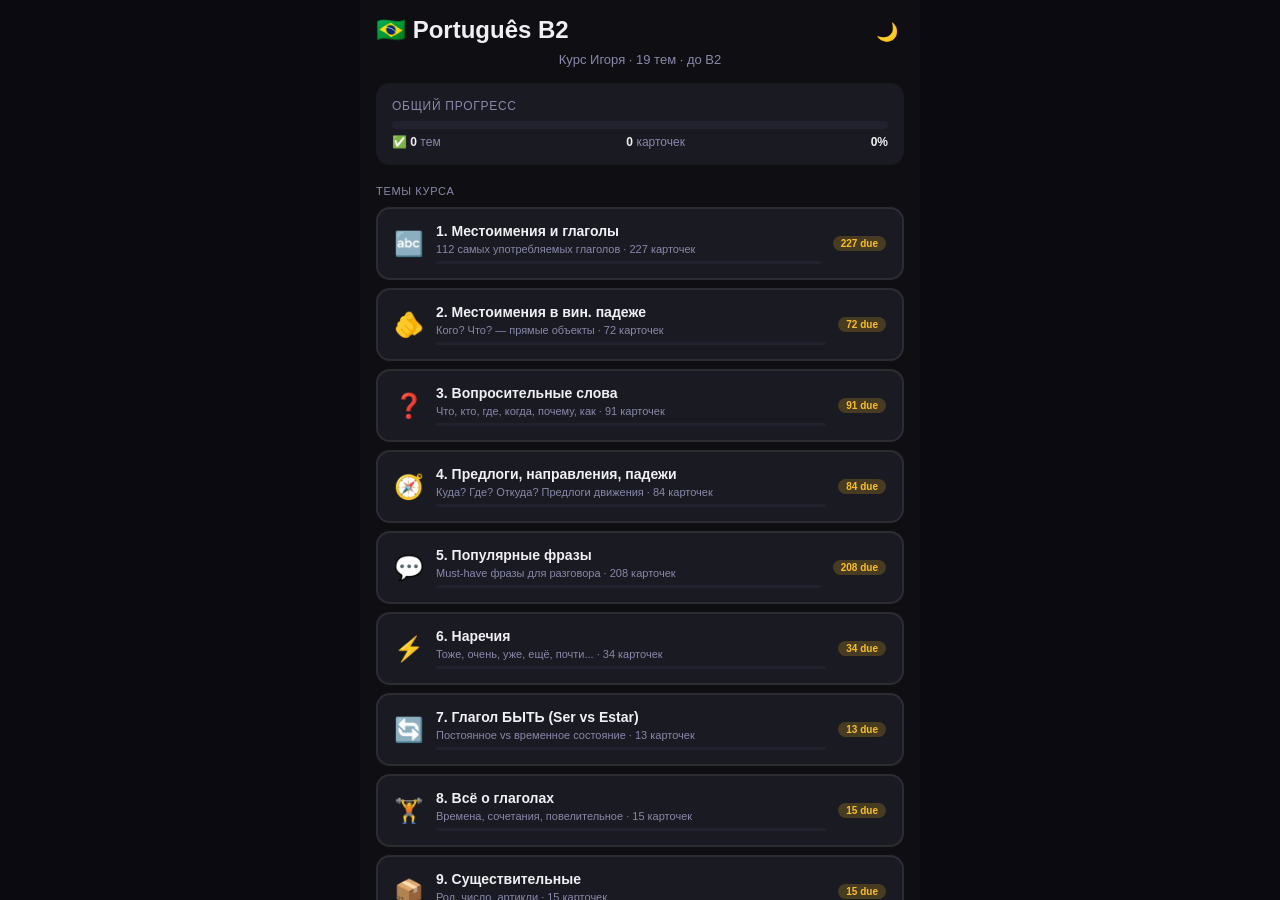
==== commit f163953d: "Add SRS spaced repetition; fix bad cards; fix theory; fix syntax" ====
--- a/index.html
+++ b/index.html
@@ -514,9 +514,6 @@
     ,
       {ru:"Лицо",pt:"-AR (Falar)",pron:"-ER (Comer)",key:"-AR",extra:""},
       {ru:"--",pt:"--",pron:"--",key:"--",extra:""},
-      {ru:"Eu (Я)",pt:"Fal-o",pron:"Com-o",key:"Fal-o",extra:""},
-      {ru:"Você/Ele/Ela (Ты/Он/Она)",pt:"Fal-a",pron:"Com-e",key:"Fal-a",extra:""},
-      {ru:"~~Nós (Мы)~~",pt:"~~Fal-amos~~",pron:"~~Com-emos~~",key:"~~Fal-amos~~",extra:""},
       {ru:"Местоимение",pt:"Конец глагола",pron:"Настоящее (Сейчас)",key:"Конец",extra:""},
       {ru:"Eu (Я)",pt:"-AR-ER-IR",pron:"-o (falo)-o (como)-o (abro)",key:"-AR-ER-IR",extra:""},
       {ru:"93. Трогать",pt:"Tocar (То-кар)",pron:"Toco. Toco violão. (Току виолау)",key:"Tocar",extra:""},
@@ -1600,7 +1597,30 @@
 const STORAGE_KEY = 'pt_b2_scores';
 const BACKUP_KEY = 'pt_b2_scores_backup';
 const VERSION_KEY = 'pt_b2_version';
-const APP_VERSION = '2.1'; // bump this when items change
+const APP_VERSION = '2.2';
+
+// SRS intervals (days) by review count for score=2 (knew it)
+const SRS_INTERVALS = [1, 3, 7, 14, 30, 60, 120];
+const MS_DAY = 86400000;
+
+function getSRS(topicId, pt) {
+  const d = S.scores[topicId]?.[pt];
+  if (!d) return {s: -1, n: 0, c: 0};
+  if (typeof d === 'number') return {s: d, n: 0, c: 0}; // legacy
+  return d;
+}
+
+function isDue(topicId, pt) {
+  const d = getSRS(topicId, pt);
+  if (d.s < 2) return true; // не знал — всегда показываем
+  if (d.n === 0) return true; // никогда не проверяли SRS
+  return Date.now() >= d.n; // пора повторить
+}
+
+function getScore(topicId, pt) {
+  const d = getSRS(topicId, pt);
+  return d.s === undefined ? d : d.s;
+}
 
 function save() {
   try {
@@ -1610,25 +1630,17 @@
 
 function load() {
   try {
-    // Version check: if version changed, backup old progress before loading
     const savedVersion = localStorage.getItem(VERSION_KEY);
     if (savedVersion !== APP_VERSION) {
       const existing = localStorage.getItem(STORAGE_KEY);
       if (existing) {
-        // Backup previous progress under a dated key
         const backupKey = BACKUP_KEY + '_' + (savedVersion || 'legacy') + '_' + Date.now();
         localStorage.setItem(backupKey, existing);
-        console.log('Progress backed up as', backupKey);
       }
       localStorage.setItem(VERSION_KEY, APP_VERSION);
     }
-
     const s = localStorage.getItem(STORAGE_KEY);
-    if (s) {
-      const parsed = JSON.parse(s);
-      // Merge: keep existing progress, don't wipe unknown keys
-      S.scores = parsed;
-    }
+    if (s) S.scores = JSON.parse(s);
   } catch(e) {
     console.warn('Load failed, starting fresh', e);
     S.scores = {};
@@ -1681,7 +1693,7 @@
   const sc = S.scores[topicId] || {};
   const topic = TOPICS.find(t => t.id === topicId);
   if (!topic) return 0;
-  const learned = topic.items.filter(item => sc[item.pt] === 2).length;
+  const learned = topic.items.filter(item => getScore(topicId, item.pt) === 2).length;
   return Math.round(learned / topic.items.length * 100);
 }
 
@@ -1690,7 +1702,7 @@
   TOPICS.forEach(t => {
     totalItems += t.items.length;
     const sc = S.scores[t.id] || {};
-    const learned = t.items.filter(item => sc[item.pt] === 2).length;
+    const learned = t.items.filter(item => getScore(t.id, item.pt) === 2).length;
     learnedItems += learned;
     if (learned === t.items.length) doneTopic++;
   });
@@ -1716,10 +1728,13 @@
     card.onclick = () => openTopic(t.id);
 
     const fillColor = done ? 'var(--green)' : pct > 0 ? 'var(--accent)' : 'var(--surface2)';
-    const badge = done ? '✅' : pct > 0 ? `${pct}%` : t.dueDate;
-    const badgeStyle = done ? 'background:rgba(52,211,153,.15);color:var(--green)' :
+    const dueCnt = t.items.filter(item => isDue(t.id, item.pt)).length;
+    const badge = done ? '✅' : dueCnt > 0 ? `${dueCnt} due` : pct > 0 ? `${pct}%` : t.dueDate;
+    const badgeExtra = done ? '' : dueCnt > 0 ? ';font-weight:800' : '';
+    const badgeStyle = (done ? 'background:rgba(52,211,153,.15);color:var(--green)' :
+                       dueCnt > 0 ? 'background:rgba(251,191,36,.2);color:var(--yellow)' :
                        pct > 0 ? 'background:rgba(99,102,241,.15);color:var(--accent)' :
-                       'background:var(--surface2);color:var(--muted)';
+                       'background:var(--surface2);color:var(--muted)') + (badgeExtra||'');
 
     card.innerHTML = `
       <div class="tc-emoji">${t.emoji}</div>
@@ -1759,9 +1774,11 @@
 function startRound() {
   const topic = TOPICS.find(t => t.id === S.currentTopic);
   const sc = S.scores[S.currentTopic];
-  // Prioritize unknown/hard items
-  const weak = topic.items.map((v,i)=>i).filter(i=>(sc[topic.items[i].pt]||0)<2);
-  S.queue = shuffle(weak.length > 0 ? weak : topic.items.map((_, i) => i));
+  // SRS: сначала due cards (пора повторить), потом новые/слабые
+  const now = Date.now();
+  const dueCards = topic.items.map((v,i)=>i).filter(i => isDue(S.currentTopic, topic.items[i].pt));
+  // Если нет due cards — показываем все (для первого прохода)
+  S.queue = shuffle(dueCards.length > 0 ? dueCards : topic.items.map((_,i)=>i));
   S.cur = 0; S.rOk = S.rHard = S.rWrong = 0;
   setMode(S.mode);
 }
@@ -1796,7 +1813,7 @@
 function updateTrainerProgress() {
   const topic = TOPICS.find(t => t.id === S.currentTopic);
   const sc = S.scores[S.currentTopic];
-  const learned = topic.items.filter(item => sc[item.pt] === 2).length;
+  const learned = topic.items.filter(item => getScore(topicId || S.currentTopic, item.pt) === 2).length;
   const pct = Math.round(learned / topic.items.length * 100);
   document.getElementById('progFill').style.width = pct + '%';
   document.getElementById('trainerProgress').textContent = `${learned}/${topic.items.length}`;
@@ -1844,8 +1861,24 @@
 function rate(score) {
   const topic = TOPICS.find(t => t.id === S.currentTopic);
   const idx = S.queue[S.cur]; const item = TOPICS.find(t => t.id === S.currentTopic).items[idx];
-  S.scores[S.currentTopic][item.pt] = score;
-  
+  // SRS: вычисляем следующий интервал повторения
+  const prev = getSRS(S.currentTopic, item.pt);
+  const prevCount = prev.c || 0;
+  let nextMs = 0;
+  if (score === 2) {
+    const interval = SRS_INTERVALS[Math.min(prevCount, SRS_INTERVALS.length - 1)];
+    nextMs = Date.now() + interval * MS_DAY;
+  } else if (score === 1) {
+    nextMs = Date.now() + MS_DAY; // через день
+  } else {
+    nextMs = Date.now(); // сразу снова
+  }
+  S.scores[S.currentTopic][item.pt] = {
+    s: score,
+    n: nextMs,
+    c: score === 2 ? prevCount + 1 : Math.max(0, prevCount - 1)
+  };
+
   if (score === 2) { S.rOk++; S.streak++; }
   else if (score === 1) { S.rHard++; S.streak = 0; }
   else { S.rWrong++; S.streak = 0; }
@@ -1894,7 +1927,14 @@
   btn.classList.add(ok ? 'correct' : 'wrong');
   if (!ok) document.querySelectorAll('.quiz-opt').forEach(b => { if(b.textContent === correct) b.classList.add('show-correct'); });
   
-  S.scores[S.currentTopic][item.pt] = ok ? 2 : 0;
+  const qprev = getSRS(S.currentTopic, item.pt);
+  const qcount = qprev.c || 0;
+  const qscore = ok ? 2 : 0;
+  S.scores[S.currentTopic][item.pt] = {
+    s: qscore,
+    n: ok ? Date.now() + SRS_INTERVALS[Math.min(qcount, SRS_INTERVALS.length-1)] * MS_DAY : Date.now(),
+    c: ok ? qcount + 1 : Math.max(0, qcount - 1)
+  };
   
   if(ok){ S.rOk++; S.streak++; speak(correct); } else { S.rWrong++; S.streak=0; }
   
@@ -1933,10 +1973,13 @@
   
   document.getElementById('modeListContainer').innerHTML = currentModeList.map(i => {
     const v = topic.items[i];
-    const s = sc[v.pt];
+    const s = getScore(S.currentTopic, v.pt);
     const cls = s===2?'s2':s===0?'s0':s===1?'s1':'';
     const bc = s===2?'background:rgba(52,211,153,.15);color:var(--green)':s===0?'background:rgba(248,113,113,.15);color:var(--red)':s===1?'background:rgba(251,191,36,.15);color:var(--yellow)':'background:var(--surface2);color:var(--muted)';
-    const bl = s===2?'✅ Знаю':s===0?'❌ Сложно':s===1?'😅 Трудно':'🆕 Новый';
+    const srsData = getSRS(S.currentTopic, v.pt);
+    const daysLeft = srsData.n ? Math.max(0, Math.ceil((srsData.n - Date.now()) / 86400000)) : 0;
+    const srsLabel = s===2 && daysLeft > 0 ? ` (${daysLeft}д)` : '';
+    const bl = (s===2?'✅ Знаю':s===0?'❌ Сложно':s===1?'😅 Трудно':'🆕 Новый') + srsLabel;
     
     return `<div class="verb-item ${cls}">
       <div class="vi-top">
@@ -1958,7 +2001,13 @@
 
 window.rateInList = function(ptKey, score) {
   if (!S.scores[S.currentTopic]) S.scores[S.currentTopic] = {};
-  S.scores[S.currentTopic][ptKey] = score;
+  const lprev = getSRS(S.currentTopic, ptKey);
+  const lcount = lprev.c || 0;
+  S.scores[S.currentTopic][ptKey] = {
+    s: score,
+    n: score === 2 ? Date.now() + SRS_INTERVALS[Math.min(lcount, SRS_INTERVALS.length-1)] * MS_DAY : Date.now(),
+    c: score === 2 ? lcount + 1 : Math.max(0, lcount - 1)
+  };
   save();
   updateTrainerProgress();
   checkTopicComplete();
@@ -1995,7 +2044,7 @@
 function checkTopicComplete() {
   const topic = TOPICS.find(t => t.id === S.currentTopic);
   const sc = S.scores[S.currentTopic];
-  const learned = topic.items.filter(item => sc[item.pt] === 2).length;
+  const learned = topic.items.filter(item => getScore(topicId || S.currentTopic, item.pt) === 2).length;
   if (learned === topic.items.length && topic.linearId) {
     markLinearDone(topic.linearId);
   }
@@ -2020,9 +2069,6 @@
     container.innerHTML = dataEl.innerHTML;
   } else {
     container.innerHTML = '<div class="th-empty">Для этой темы теоретических объяснений пока нет.<br><br>Карточки и квиз доступны в других режимах.</div>';
-  }
-} else {
-    container.innerHTML = '<div class="th-empty">📝 Для этой темы теоретических объяснений пока нет.<br><br>Карточки и квиз доступны в других режимах.</div>';
   }
 }
 
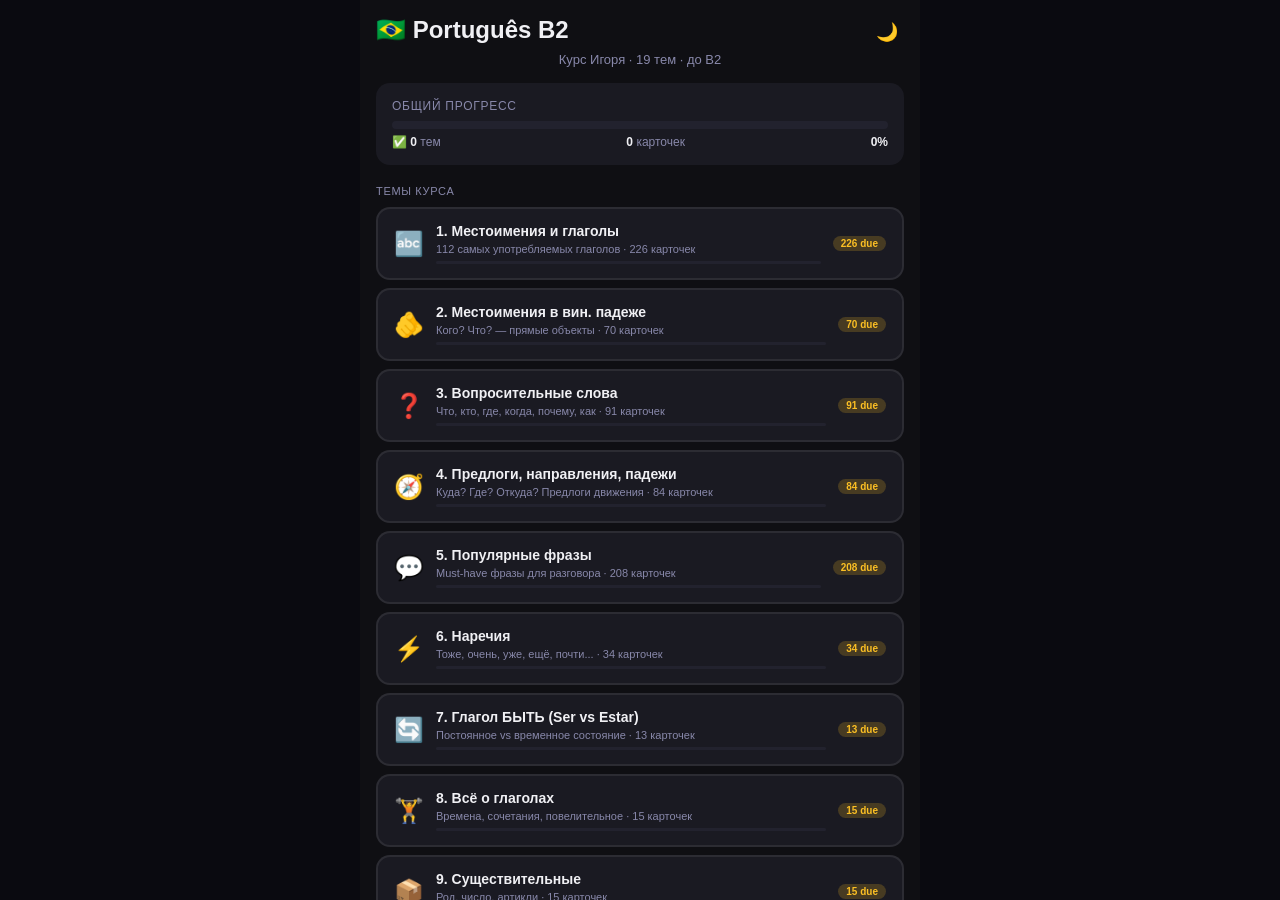
==== commit 74b6a259: "Full rebuild: fix bad cards, add SRS, theory tab, light theme, width limit" ====
--- a/index.html
+++ b/index.html
@@ -12,6 +12,8 @@
   }
   *{margin:0;padding:0;box-sizing:border-box;-webkit-tap-highlight-color:transparent;}
   html,body{height:100%;font-family:-apple-system,'Segoe UI',sans-serif;background:var(--bg);color:var(--text);}
+  .app-wrap{max-width:560px;margin:0 auto;min-height:100vh;background:var(--bg);}
+  @media(min-width:600px){body{background:#0a0a10;}}
   
   .app-wrap{max-width:560px;margin:0 auto;min-height:100vh;background:var(--bg);}
   @media(min-width:600px){body{background:#0a0a10;}}
@@ -147,6 +149,22 @@
 
   .theme-toggle{background:none;border:none;font-size:18px;cursor:pointer;padding:4px 6px;border-radius:8px;transition:background .15s;color:var(--muted);}
   .theme-toggle:hover{background:var(--surface2);}
+
+  body.light{--bg:#f5f5f7;--surface:#fff;--surface2:#f0f0f5;--border:rgba(0,0,0,.08);--text:#1a1a2e;--muted:#6b6b8a;--green:#16a34a;--red:#dc2626;--yellow:#d97706;--purple:#7c3aed;--accent:#4f46e5;--orange:#ea580c;}
+  body.light .app-wrap{background:#f5f5f7;}
+  .theme-toggle{background:none;border:none;font-size:18px;cursor:pointer;padding:4px 6px;border-radius:8px;color:var(--muted);}
+
+  /* THEORY */
+  .th-h3{font-size:15px;font-weight:700;color:var(--purple);margin:14px 0 6px;}
+  .th-h4{font-size:13px;font-weight:700;color:var(--accent);margin:10px 0 4px;}
+  .th-p{font-size:13px;color:var(--muted);line-height:1.6;margin-bottom:6px;}
+  .th-li{font-size:13px;color:var(--muted);line-height:1.6;margin-left:18px;margin-bottom:3px;list-style:disc;}
+  .th-table{width:100%;border-collapse:collapse;margin:10px 0;font-size:12px;}
+  .th-table th{background:var(--surface2);color:var(--text);padding:7px 10px;text-align:left;font-weight:700;border-bottom:1px solid var(--border);}
+  .th-table td{padding:7px 10px;border-bottom:1px solid var(--border);color:var(--muted);vertical-align:top;}
+  .th-table tr:last-child td{border-bottom:none;}
+  .th-table strong{color:var(--text);}
+  .th-empty{text-align:center;color:var(--muted);padding:40px 20px;font-size:13px;}
 </style>
 </head>
 <body>
@@ -193,6 +211,7 @@
     <button class="mode-tab active" onclick="setMode('flashcard')" id="tab-flashcard">🃏 Карточки</button>
     <button class="mode-tab" onclick="setMode('quiz')" id="tab-quiz">🎯 Квиз</button>
     <button class="mode-tab" onclick="setMode('list')" id="tab-list">📋 Список</button>
+    <button class="mode-tab" onclick="setMode('theory')" id="tab-theory">📖 Теория</button>
     <button class="mode-tab" onclick="setMode('theory')" id="tab-theory">📖 Теория</button>
   </div>
   <div class="trainer-body" id="trainerBody">
@@ -244,6 +263,9 @@
       <div id="theoryContent"></div>
     </div>
 
+    <!-- THEORY -->
+    <div id="modeTheory" style="display:none"><div id="theoryContent"></div></div>
+
     <!-- RESULTS -->
     <div id="modeResults" style="display:none">
       <div class="result-wrap">
@@ -263,136 +285,14 @@
   </div>
 </div>
 
-<div id="theory-data-verbs" style="display:none"><h3 class="th-h3">Главное правило: нет рода у глаголов</h3>
-<p class="th-p">Глаголы <strong>не меняются по роду</strong>. Eu trabalho = я работаю (и мужчина, и женщина одинаково).</p>
-<h3 class="th-h3">Три группы глаголов</h3>
-<table class="th-table"><tr><th>Группа</th><th>Пример</th></tr>
-<tr><td><strong>-AR</strong> (90% глаголов)</td><td>falar — говорить</td></tr>
-<tr><td><strong>-ER</strong></td><td>comer — есть</td></tr>
-<tr><td><strong>-IR</strong></td><td>partir — уходить</td></tr></table>
-<h3 class="th-h3">Настоящее время (eu / voce / a gente)</h3>
-<table class="th-table"><tr><th>Местоимение</th><th>-AR (falar)</th><th>-ER (comer)</th><th>-IR (partir)</th></tr>
-<tr><td><strong>Eu</strong> (я)</td><td>fal<strong>o</strong></td><td>com<strong>o</strong></td><td>part<strong>o</strong></td></tr>
-<tr><td><strong>Voce</strong> (ты)</td><td>fal<strong>a</strong></td><td>com<strong>e</strong></td><td>part<strong>e</strong></td></tr>
-<tr><td><strong>A gente</strong> (мы)</td><td>fal<strong>a</strong></td><td>com<strong>e</strong></td><td>part<strong>e</strong></td></tr>
-<tr><td><strong>Eles/Elas</strong> (они)</td><td>fal<strong>am</strong></td><td>com<strong>em</strong></td><td>part<strong>em</strong></td></tr></table>
-<p class="th-p"><strong>Лайфхак:</strong> "a gente" (мы) спрягается как voce — проще запомнить!</p>
-<h3 class="th-h3">Самые нужные неправильные глаголы</h3>
-<table class="th-table"><tr><th>Глагол</th><th>Eu</th><th>Voce/A gente</th><th>Eles</th></tr>
-<tr><td><strong>ser</strong> (быть постоянно)</td><td>sou</td><td>e</td><td>sao</td></tr>
-<tr><td><strong>estar</strong> (быть временно)</td><td>estou</td><td>esta</td><td>estao</td></tr>
-<tr><td><strong>ter</strong> (иметь)</td><td>tenho</td><td>tem</td><td>tem</td></tr>
-<tr><td><strong>ir</strong> (идти/ехать)</td><td>vou</td><td>vai</td><td>vao</td></tr>
-<tr><td><strong>fazer</strong> (делать)</td><td>faco</td><td>faz</td><td>fazem</td></tr></table>
-<h3 class="th-h3">Будущее время — просто!</h3>
-<p class="th-p">Бразильцы не используют будущее время из учебников. Просто: <strong>vou + инфинитив</strong></p>
-<ul><li class="th-li">Vou comer — поем / собираюсь поесть</li>
-<li class="th-li">Vou trabalhar — буду работать</li>
-<li class="th-li">Vou te ligar — позвоню тебе</li></ul>
-<h3 class="th-h3">Прошедшее время — базовые окончания</h3>
-<table class="th-table"><tr><th>Группа</th><th>Eu (я)</th><th>Voce (ты)</th></tr>
-<tr><td>-AR (falar)</td><td>fal<strong>ei</strong> — поговорил</td><td>fal<strong>ou</strong> — поговорил(а)</td></tr>
-<tr><td>-ER (comer)</td><td>com<strong>i</strong> — поел</td><td>com<strong>eu</strong> — поел(а)</td></tr>
-<tr><td>-IR (partir)</td><td>part<strong>i</strong> — ушёл</td><td>part<strong>iu</strong> — ушёл(а)</td></tr></table></div>
-<div id="theory-data-accusative" style="display:none"><h3 class="th-h3">Главный инсайт: бразильцы упрощают!</h3>
-<p class="th-p">В учебниках учат сложные формы. В реальном разговоре бразильцы используют <strong>обычные местоимения</strong>:</p>
-<table class="th-table"><tr><th>Вопрос</th><th>Книжная форма</th><th>Разговорная (используй!)</th></tr>
-<tr><td>Кого? (меня)</td><td>me</td><td><strong>mim</strong> (после предлога)</td></tr>
-<tr><td>Кого? (тебя)</td><td>te</td><td><strong>voce</strong></td></tr>
-<tr><td>Кого? (его)</td><td>o / lo</td><td><strong>ele</strong></td></tr>
-<tr><td>Кого? (её)</td><td>a / la</td><td><strong>ela</strong></td></tr>
-<tr><td>Кого? (нас)</td><td>nos</td><td><strong>a gente</strong></td></tr>
-<tr><td>Кого? (их)</td><td>os / as</td><td><strong>eles / elas</strong></td></tr></table>
-<h3 class="th-h3">Примеры как говорят реально</h3>
-<table class="th-table"><tr><th>Книжно</th><th>Разговорно</th><th>Перевод</th></tr>
-<tr><td>Eu o vi.</td><td><strong>Eu vi ele.</strong></td><td>Я его видел.</td></tr>
-<tr><td>Eu a amo.</td><td><strong>Eu amo ela.</strong></td><td>Я её люблю.</td></tr>
-<tr><td>Ele me ligou.</td><td><strong>Ele ligou pra mim.</strong></td><td>Он мне позвонил.</td></tr></table>
-<p class="th-p"><strong>Правило:</strong> Просто ставь нормальное местоимение после глагола. Бразильцы так и делают!</p>
-<h3 class="th-h3">Единственное что надо помнить</h3>
-<p class="th-p">После предлогов (para, com, de, em) используй <strong>mim</strong> вместо <strong>me</strong>:</p>
-<ul><li class="th-li">Isso e <strong>para mim</strong>. — Это для меня.</li>
-<li class="th-li">Ele pensa em <strong>mim</strong>. — Он думает обо мне.</li>
-<li class="th-li"><strong>Comigo / Contigo</strong> — со мной / с тобой</li></ul></div>
-<div id="theory-data-questions" style="display:none"><h3 class="th-h3">8 вопросительных слов — всё что нужно</h3>
-<table class="th-table"><tr><th>Русский</th><th>Португальский</th><th>Пример</th></tr>
-<tr><td>Что?</td><td><strong>O que?</strong></td><td>O que voce quer? — Что ты хочешь?</td></tr>
-<tr><td>Кто?</td><td><strong>Quem?</strong></td><td>Quem e ele? — Кто он?</td></tr>
-<tr><td>Где?</td><td><strong>Onde?</strong></td><td>Onde voce mora? — Где ты живёшь?</td></tr>
-<tr><td>Когда?</td><td><strong>Quando?</strong></td><td>Quando voce chega? — Когда придёшь?</td></tr>
-<tr><td>Почему?</td><td><strong>Por que?</strong></td><td>Por que nao? — Почему нет?</td></tr>
-<tr><td>Как?</td><td><strong>Como?</strong></td><td>Como voce esta? — Как ты?</td></tr>
-<tr><td>Сколько?</td><td><strong>Quanto?</strong></td><td>Quanto custa? — Сколько стоит?</td></tr>
-<tr><td>Который?</td><td><strong>Qual?</strong></td><td>Qual e o seu nome? — Как тебя зовут?</td></tr></table>
-<h3 class="th-h3">Бразильские нюансы</h3>
-<p class="th-p"><strong>1. Порядок слов — как в русском!</strong> Вопросительное слово в начало:</p>
-<ul><li class="th-li">Onde voce mora? — Где ты живёшь?</li>
-<li class="th-li">Quando voce vai? — Когда ты идёшь?</li></ul>
-<p class="th-p"><strong>2. Por que (почему?) vs Porque (потому что)</strong></p>
-<ul><li class="th-li">— <strong>Por que</strong> voce veio? — Почему ты пришёл? (раздельно = вопрос)</li>
-<li class="th-li">— <strong>Porque</strong> quero. — Потому что хочу. (слитно = ответ)</li></ul>
-<p class="th-p"><strong>3. "O que e que" — звучит по-бразильски!</strong></p>
-<ul><li class="th-li">O que voce quer? → <strong>O que e que voce quer?</strong></li>
-<li class="th-li">Оба варианта правильны, второй звучит натуральнее</li></ul></div>
-<div id="theory-data-directions" style="display:none"><h3 class="th-h3">Главное правило: предлоги "слипаются" с артиклями</h3>
-<p class="th-p">Самое важное в португальском — 3 предлога которые склеиваются с артиклем o/a:</p>
-<table class="th-table"><tr><th>Предлог</th><th>Значение</th><th>+ o (муж.)</th><th>+ a (жен.)</th><th>Пример</th></tr>
-<tr><td><strong>em</strong></td><td>в / на / где?</td><td><strong>no</strong></td><td><strong>na</strong></td><td>no Brasil, na praia</td></tr>
-<tr><td><strong>de</strong></td><td>из / от / откуда?</td><td><strong>do</strong></td><td><strong>da</strong></td><td>do Brasil, da Russia</td></tr>
-<tr><td><strong>a</strong></td><td>к / в (направление)</td><td><strong>ao</strong></td><td><strong>a</strong></td><td>ao banco, a direita</td></tr></table>
-<h3 class="th-h3">Три вопроса — три предлога</h3>
-<table class="th-table"><tr><th>Вопрос</th><th>Предлог</th><th>Пример</th><th>Перевод</th></tr>
-<tr><td>Где я? (место)</td><td><strong>em → no/na</strong></td><td>Estou no trabalho.</td><td>Я на работе.</td></tr>
-<tr><td>Куда? (движение)</td><td><strong>para</strong></td><td>Vou para a praia.</td><td>Еду на пляж.</td></tr>
-<tr><td>Откуда? (происхождение)</td><td><strong>de → do/da</strong></td><td>Sou da Russia.</td><td>Я из России.</td></tr></table>
-<h3 class="th-h3">Принадлежность: чей? (de + местоимение)</h3>
-<table class="th-table"><tr><th>Русский</th><th>Португальский</th><th>Пример</th></tr>
-<tr><td>его</td><td><strong>dele</strong> (de+ele)</td><td>O carro dele. — Его машина.</td></tr>
-<tr><td>её</td><td><strong>dela</strong> (de+ela)</td><td>A casa dela. — Её дом.</td></tr>
-<tr><td>моя</td><td><strong>meu / minha</strong></td><td>O livro e meu. — Книга моя.</td></tr></table>
-<h3 class="th-h3">Направления — минимум для навигации</h3>
-<table class="th-table"><tr><th>Русский</th><th>Português</th></tr>
-<tr><td>Прямо</td><td><strong>Reto / Em frente</strong></td></tr>
-<tr><td>Направо</td><td><strong>A direita</strong></td></tr>
-<tr><td>Налево</td><td><strong>A esquerda</strong></td></tr>
-<tr><td>Рядом</td><td><strong>Perto</strong></td></tr>
-<tr><td>Далеко</td><td><strong>Longe</strong></td></tr>
-<tr><td>На углу</td><td><strong>Na esquina</strong></td></tr></table>
-<p class="th-p"><strong>Жизненная фраза:</strong> "Onde fica...?" = Где находится...? Добавь любое место — можно спрашивать дорогу!</p></div>
-<div id="theory-data-phrases" style="display:none"><h3 class="th-h3">5 суперконструкций — 80% разговора</h3>
-<h4 class="th-h4">1. Хочу / Собираюсь что-то сделать</h4>
-<p class="th-p"><strong>Quero / Vou + инфинитив</strong></p>
-<ul><li class="th-li">Quero <strong>comer</strong> pizza. — Хочу поесть пиццу.</li>
-<li class="th-li">Vou <strong>trabalhar</strong> amanha. — Буду работать завтра.</li>
-<li class="th-li">Vou <strong>te ligar</strong>. — Позвоню тебе.</li></ul>
-<h4 class="th-h4">2. Мне нужно / должен</h4>
-<p class="th-p"><strong>Preciso + инфинитив</strong></p>
-<ul><li class="th-li">Preciso <strong>ir</strong>. — Мне нужно идти.</li>
-<li class="th-li">Preciso <strong>falar</strong> com voce. — Нужно поговорить с тобой.</li></ul>
-<h4 class="th-h4">3. Давай сделаем</h4>
-<p class="th-p"><strong>Vamos + инфинитив</strong> или просто <strong>Bora!</strong></p>
-<ul><li class="th-li">Vamos <strong>comer</strong>! — Пойдём поедим!</li>
-<li class="th-li"><strong>Bora!</strong> — Погнали! (самое разговорное)</li></ul>
-<h4 class="th-h4">4. Мне нравится / не нравится</h4>
-<p class="th-p"><strong>Gosto de / Nao gosto de + что/инфинитив</strong></p>
-<ul><li class="th-li">Gosto <strong>de</strong> musica. — Мне нравится музыка.</li>
-<li class="th-li">Nao gosto <strong>de</strong> acordar cedo. — Не люблю рано вставать.</li></ul>
-<h4 class="th-h4">5. Я думаю / считаю (самое частое!)</h4>
-<p class="th-p"><strong>Eu acho que...</strong></p>
-<ul><li class="th-li">Eu acho que <strong>e bom</strong>. — Я думаю, что это хорошо.</li>
-<li class="th-li">Eu acho que <strong>nao</strong>. — Думаю, нет.</li></ul>
-<h3 class="th-h3">Бразильский разговорный стиль</h3>
-<p class="th-p"><strong>Ta bom / Ta</strong> — самое универсальное слово. OK, понял, договорились:</p>
-<ul><li class="th-li">Ta bom! — Хорошо! ОК!</li>
-<li class="th-li">Nao ta bom. — Нехорошо / Не ОК.</li></ul>
-<p class="th-p"><strong>Ne? / Nao e?</strong> — универсальная концовка фраз, как "правда?" или "да?":</p>
-<ul><li class="th-li">E bom, ne? — Хорошо же, правда?</li>
-<li class="th-li">Voce vai, ne? — Ты идёшь, да?</li></ul>
-<p class="th-p"><strong>Saudade</strong> — непереводимое слово. Тоска по кому-то с теплотой:</p>
-<ul><li class="th-li">Estou com saudade de voce. — Я по тебе скучаю.</li>
-<li class="th-li">Que saudade! — Как я соскучился(ась)!</li></ul></div>
 </div><!-- /.app-wrap -->
 
+<div id="theory-data-verbs" style="display:none"><h3 class="th-h3">Нет рода у глаголов</h3><p class="th-p">Eu trabalho = я работаю (одинаково для мужчин и женщин).</p><h3 class="th-h3">Три группы глаголов</h3><table class="th-table"><tr><th>Группа</th><th>Пример</th></tr><tr><td><strong>-AR</strong> (90% глаголов)</td><td>falar - говорить</td></tr><tr><td><strong>-ER</strong></td><td>comer - есть</td></tr><tr><td><strong>-IR</strong></td><td>partir - уходить</td></tr></table><h3 class="th-h3">Настоящее время</h3><table class="th-table"><tr><th>Кто</th><th>-AR (falar)</th><th>-ER (comer)</th><th>-IR (partir)</th></tr><tr><td>Eu (я)</td><td>fal<strong>o</strong></td><td>com<strong>o</strong></td><td>part<strong>o</strong></td></tr><tr><td>Voce (ты)</td><td>fal<strong>a</strong></td><td>com<strong>e</strong></td><td>part<strong>e</strong></td></tr><tr><td>A gente (мы)</td><td>fal<strong>a</strong></td><td>com<strong>e</strong></td><td>part<strong>e</strong></td></tr><tr><td>Eles/Elas (они)</td><td>fal<strong>am</strong></td><td>com<strong>em</strong></td><td>part<strong>em</strong></td></tr></table><p class="th-p"><strong>Лайфхак:</strong> "a gente" (мы) спрягается как voce - проще запомнить!</p><h3 class="th-h3">Неправильные глаголы - самые нужные</h3><table class="th-table"><tr><th>Глагол</th><th>Eu</th><th>Voce</th><th>Eles</th></tr><tr><td>ser (быть постоянно)</td><td>sou</td><td>e</td><td>sao</td></tr><tr><td>estar (быть временно)</td><td>estou</td><td>esta</td><td>estao</td></tr><tr><td>ter (иметь)</td><td>tenho</td><td>tem</td><td>tem</td></tr><tr><td>ir (идти)</td><td>vou</td><td>vai</td><td>vao</td></tr><tr><td>fazer (делать)</td><td>faco</td><td>faz</td><td>fazem</td></tr></table><h3 class="th-h3">Будущее время - просто!</h3><p class="th-p">Бразильцы не используют будущее из учебников. Просто: <strong>vou + инфинитив</strong></p><ul><li class="th-li">Vou comer - поем</li><li class="th-li">Vou te ligar - позвоню тебе</li></ul><h3 class="th-h3">Прошедшее время</h3><table class="th-table"><tr><th>Группа</th><th>Eu</th><th>Voce</th></tr><tr><td>-AR (falar)</td><td>fal<strong>ei</strong></td><td>fal<strong>ou</strong></td></tr><tr><td>-ER (comer)</td><td>com<strong>i</strong></td><td>com<strong>eu</strong></td></tr><tr><td>-IR (partir)</td><td>part<strong>i</strong></td><td>part<strong>iu</strong></td></tr></table></div>
+<div id="theory-data-accusative" style="display:none"><h3 class="th-h3">Главный инсайт: бразильцы упрощают!</h3><p class="th-p">В учебниках сложные формы. В реальном разговоре бразильцы используют обычные местоимения:</p><table class="th-table"><tr><th>Вопрос</th><th>Книжно</th><th>Разговорно (используй!)</th></tr><tr><td>Меня</td><td>me</td><td><strong>mim</strong> (после предлога)</td></tr><tr><td>Тебя</td><td>te</td><td><strong>voce</strong></td></tr><tr><td>Его</td><td>o / lo</td><td><strong>ele</strong></td></tr><tr><td>Её</td><td>a / la</td><td><strong>ela</strong></td></tr><tr><td>Нас</td><td>nos</td><td><strong>a gente</strong></td></tr><tr><td>Их</td><td>os / as</td><td><strong>eles / elas</strong></td></tr></table><h3 class="th-h3">Примеры как говорят реально</h3><table class="th-table"><tr><th>Книжно</th><th>Разговорно</th><th>Перевод</th></tr><tr><td>Eu o vi.</td><td><strong>Eu vi ele.</strong></td><td>Я его видел.</td></tr><tr><td>Eu a amo.</td><td><strong>Eu amo ela.</strong></td><td>Я её люблю.</td></tr><tr><td>Ele me ligou.</td><td><strong>Ele ligou pra mim.</strong></td><td>Он мне позвонил.</td></tr></table><p class="th-p"><strong>Правило:</strong> Просто ставь нормальное местоимение после глагола.</p><h3 class="th-h3">После предлогов - mim, nao me</h3><ul><li class="th-li">Isso e <strong>para mim</strong>. - Это для меня.</li><li class="th-li">Ele pensa em <strong>mim</strong>. - Он думает обо мне.</li><li class="th-li"><strong>Comigo / Contigo</strong> - со мной / с тобой</li></ul></div>
+<div id="theory-data-questions" style="display:none"><h3 class="th-h3">8 вопросительных слов - всё что нужно</h3><table class="th-table"><tr><th>Русский</th><th>Португальский</th><th>Пример</th></tr><tr><td>Что?</td><td><strong>O que?</strong></td><td>O que voce quer? - Что хочешь?</td></tr><tr><td>Кто?</td><td><strong>Quem?</strong></td><td>Quem e ele? - Кто он?</td></tr><tr><td>Где?</td><td><strong>Onde?</strong></td><td>Onde voce mora? - Где живёшь?</td></tr><tr><td>Когда?</td><td><strong>Quando?</strong></td><td>Quando voce chega? - Когда придёшь?</td></tr><tr><td>Почему?</td><td><strong>Por que?</strong></td><td>Por que nao? - Почему нет?</td></tr><tr><td>Как?</td><td><strong>Como?</strong></td><td>Como voce esta? - Как ты?</td></tr><tr><td>Сколько?</td><td><strong>Quanto?</strong></td><td>Quanto custa? - Сколько стоит?</td></tr><tr><td>Который?</td><td><strong>Qual?</strong></td><td>Qual e o seu nome? - Как тебя зовут?</td></tr></table><h3 class="th-h3">Бразильские нюансы</h3><p class="th-p"><strong>Порядок слов - как в русском!</strong> Вопросительное слово в начало.</p><p class="th-p"><strong>Por que vs Porque:</strong></p><ul><li class="th-li">Por que voce veio? - Почему пришёл? (раздельно = вопрос)</li><li class="th-li">Porque quero. - Потому что хочу. (слитно = ответ)</li></ul><p class="th-p"><strong>"O que e que" - звучит по-бразильски:</strong></p><ul><li class="th-li">O que voce quer? -> O que e que voce quer? (оба правильны)</li></ul></div>
+<div id="theory-data-directions" style="display:none"><h3 class="th-h3">Главное: предлоги "слипаются" с артиклями</h3><table class="th-table"><tr><th>Предлог</th><th>Значение</th><th>+ o (муж.)</th><th>+ a (жен.)</th><th>Пример</th></tr><tr><td><strong>em</strong></td><td>в / на / где?</td><td><strong>no</strong></td><td><strong>na</strong></td><td>no Brasil, na praia</td></tr><tr><td><strong>de</strong></td><td>из / от</td><td><strong>do</strong></td><td><strong>da</strong></td><td>do Brasil, da Russia</td></tr><tr><td><strong>para</strong></td><td>куда / для</td><td>para o</td><td>para a</td><td>para a praia</td></tr></table><h3 class="th-h3">Три вопроса - три предлога</h3><table class="th-table"><tr><th>Вопрос</th><th>Предлог</th><th>Пример</th></tr><tr><td>Где? (место)</td><td><strong>em -> no/na</strong></td><td>Estou no trabalho.</td></tr><tr><td>Куда? (движение)</td><td><strong>para</strong></td><td>Vou para a praia.</td></tr><tr><td>Откуда?</td><td><strong>de -> do/da</strong></td><td>Sou da Russia.</td></tr></table><h3 class="th-h3">Чей? - de + местоимение</h3><table class="th-table"><tr><th>Русский</th><th>Португальский</th><th>Пример</th></tr><tr><td>его</td><td><strong>dele</strong></td><td>O carro dele.</td></tr><tr><td>её</td><td><strong>dela</strong></td><td>A casa dela.</td></tr></table><h3 class="th-h3">Направления - минимум</h3><table class="th-table"><tr><th>Русский</th><th>Português</th></tr><tr><td>Прямо</td><td><strong>Reto / Em frente</strong></td></tr><tr><td>Направо</td><td><strong>A direita</strong></td></tr><tr><td>Налево</td><td><strong>A esquerda</strong></td></tr><tr><td>Рядом</td><td><strong>Perto</strong></td></tr><tr><td>Далеко</td><td><strong>Longe</strong></td></tr></table><p class="th-p"><strong>Жизненная фраза:</strong> "Onde fica...?" = Где находится...?</p></div>
+<div id="theory-data-phrases" style="display:none"><h3 class="th-h3">5 суперконструкций - 80% разговора</h3><h4 class="th-h4">1. Хочу / Собираюсь</h4><p class="th-p"><strong>Quero / Vou + инфинитив</strong></p><ul><li class="th-li">Quero comer pizza. - Хочу поесть пиццу.</li><li class="th-li">Vou trabalhar amanha. - Буду работать завтра.</li></ul><h4 class="th-h4">2. Мне нужно</h4><p class="th-p"><strong>Preciso + инфинитив</strong></p><ul><li class="th-li">Preciso ir. - Мне нужно идти.</li></ul><h4 class="th-h4">3. Давай сделаем</h4><p class="th-p"><strong>Vamos + инфинитив</strong> или <strong>Bora!</strong></p><ul><li class="th-li">Vamos comer! - Пойдём поедим!</li><li class="th-li">Bora! - Погнали! (самое разговорное)</li></ul><h4 class="th-h4">4. Нравится / не нравится</h4><p class="th-p"><strong>Gosto de / Nao gosto de</strong></p><ul><li class="th-li">Gosto de musica. - Люблю музыку.</li></ul><h4 class="th-h4">5. Я думаю (самое частое!)</h4><p class="th-p"><strong>Eu acho que...</strong></p><ul><li class="th-li">Eu acho que e bom. - Думаю, что хорошо.</li><li class="th-li">Eu acho que nao. - Думаю, нет.</li></ul><h3 class="th-h3">Бразильский разговорный стиль</h3><p class="th-p"><strong>Ta bom / Ta</strong> - самое универсальное. OK, понял, договорились.</p><p class="th-p"><strong>Ne? / Nao e?</strong> - как "правда?" или "да?" в конце фразы:</p><ul><li class="th-li">E bom, ne? - Хорошо же, правда?</li></ul><p class="th-p"><strong>Saudade</strong> - тоска по кому-то с теплотой:</p><ul><li class="th-li">Estou com saudade de voce. - Я по тебе скучаю.</li></ul></div>
+</div>
 <script>
 // DATA
 const TOPICS = [
@@ -515,7 +415,6 @@
       {ru:"Лицо",pt:"-AR (Falar)",pron:"-ER (Comer)",key:"-AR",extra:""},
       {ru:"--",pt:"--",pron:"--",key:"--",extra:""},
       {ru:"Местоимение",pt:"Конец глагола",pron:"Настоящее (Сейчас)",key:"Конец",extra:""},
-      {ru:"Eu (Я)",pt:"-AR-ER-IR",pron:"-o (falo)-o (como)-o (abro)",key:"-AR-ER-IR",extra:""},
       {ru:"93. Трогать",pt:"Tocar (То-кар)",pron:"Toco. Toco violão. (Току виолау)",key:"Tocar",extra:""},
       {ru:"94. Нюхать",pt:"Cheirar (Шей-рар)",pron:"Cheiro. Cheiro a flor. (Шейру а флор)",key:"Cheirar",extra:""},
       {ru:"95. Заказывать",pt:"Pedir (Пе-джир)",pron:"Peço. Peço uma pizza. (Пэсу ума пица)",key:"Pedir",extra:""},
@@ -701,12 +600,10 @@
       {ru:"Я хочу тебя видеть.",pt:"Eu quero ver você.",pron:"Эу кэру вер восэ",key:"Eu",extra:""},
       {ru:"Могу я тебе помочь?",pt:"Posso te ajudar?",pron:"Поссу чи ажудар?",key:"Posso",extra:""},
       {ru:"Кто? (Именит.)",pt:"Кого/Что? (Винит.)",pron:"Как звучит (Транскрипция)",key:"Кого/Что",extra:""},
-      {ru:"Eu (Я)",pt:"Me (Меня)",pron:"Ми",key:"Me",extra:""},
       {ru:"Você (Ты/Вы)",pt:"Você (Тебя/Вас)",pron:"Восэ",key:"Você",extra:""},
       {ru:"Ele / Ela (Он / Она)",pt:"Ele / Ela (Его / Её)",pron:"Эли / Эла",key:"Ele",extra:""},
       {ru:"Nós (Мы)",pt:"Nos (Нас)",pron:"Нус",key:"Nos",extra:""},
       {ru:"Vocês (Вы мн.ч.)",pt:"Vocês (Вас)",pron:"Восэис",key:"Vocês",extra:""},
-      {ru:"Eles / Elas (Они)",pt:"Eles / Elas (Их)",pron:"Элис / Элас",key:"Eles",extra:""}
     ]
   },
   {
@@ -1588,7 +1485,51 @@
 
 const DONE_STATE = "0eea563b-99b9-4aee-a076-9ff9f47b3a8f";
 
-// Theory loaded from DOM elements below
+// THEORY CONTENT
+const THEORY = {
+  "verbs": "<li class=\"th-li\">✅ Понять как спрягаются глаголы, меняются ли окончания и структура.</li>\n<li class=\"th-li\">✅ Есть ли женский, мужской род.</li>\n<li class=\"th-li\">☐ Выучить 100+ самых употребляемых глаголов. Можно сразу выписывать их в карточки – лучше фразами. Переводим все глаголы, чтобы был сразу список всех употребляемых глаголов.</li>\n<li class=\"th-li\">✅ Спрягаем в утвердительной, отрицательной, и вопросительной форме, также в настоящем, будущем и прошедшем временах.</li>\n<br>\n<p class=\"th-p\">Тренируемся на 10-20 глаголах, запоминаем 10 глаголов на первый раз.</p>\n<br>\n<p class=\"th-p\">Сразу спрягаем фразы, которые будем использовать:</p>\n<br>\n<li class=\"th-li\">я говорю на русском/английском языке;</li>\n<li class=\"th-li\">я знаю русский/английский язык;</li>\n<li class=\"th-li\">я учу португальский язык;</li>\n<li class=\"th-li\">я не говорю на португальском языке;</li>\n<li class=\"th-li\">я чуть-чуть знаю португальский.</li>\n<br>\n<p class=\"th-p\">Записываем фразы в КАРТОЧКИ по временам:</p>\n<br>\n<li class=\"th-li\">в вопросительной;</li>\n<li class=\"th-li\">утвердительной;</li>\n<li class=\"th-li\">отрицательной формах.</li>\n<br>\n<p class=\"th-p\">[Verb.csv](https://uploads.linear.app/b311325f-7d5e-4526-b8e0-8ef81aea1591/63e0ada0-766a-4049-bc8d-c0efd826bc8f/4b694dcb-e154-4711-9ad8-6221a5b95ad8)</p><hr class=\"th-divider\"><h3 class=\"th-h3\">У глаголов нет рода, в отличие от прилагательных.</h3>\n<br>\n<h3 class=\"th-h3\">Настроящее время</h3>\n<br>\n<p class=\"th-p\">Почти все глаголы делятся на 3 группы по окончанию инфинитива: <strong>-AR</strong>, <strong>-ER</strong>, <strong>-IR</strong>.</p>\n<p class=\"th-p\">Отбрасываем эти две буквы и добавляем «хвостик».</p>\n<br>\n<p class=\"th-p\">В Бразилии для общения достаточно знать формы для <strong>Eu</strong> (Я), <strong>Você/Ele/Ela</strong> (Ты/Он/Она) и <strong>A gente</strong> (Мы).</p>\n<br>\n<p class=\"th-p\"><strong>Лайфхак:</strong> В Бразилии вместо *Nós* (Мы) постоянно говорят <strong>A gente</strong>. После него глагол ставится в той же форме, что и для \"Он/Она\". Это намного проще!</p>\n<br>\n<table class=\"th-table\">\n<tr><th><strong>Лицо</strong></th><th><strong>-AR (Falar)</strong></th><th><strong>-ER (Comer)</strong></th><th><strong>-IR (Abrir)</strong></th></tr>\n<tr><td>--</td><td>--</td><td>--</td><td>--</td></tr>\n<tr><td><strong>Eu</strong> (Я)</td><td>Fal-<strong>o</strong></td><td>Com-<strong>o</strong></td><td>Abr-<strong>o</strong></td></tr>\n<tr><td><strong>Você/Ele/Ela (Ты/Он/Она)</strong></td><td>Fal-<strong>a</strong></td><td>Com-<strong>e</strong></td><td>Abr-<strong>e</strong></td></tr>\n<tr><td><strong>A gente (Мы)</strong></td><td>Fal-<strong>a</strong></td><td>Com-<strong>e</strong></td><td>Abr-<strong>e</strong></td></tr>\n<tr><td>~~<strong>Nós</strong> (Мы)~~</td><td>~~Fal-<strong>amos</strong>~~</td><td>~~Com-<strong>emos</strong>~~</td><td>~~Abr-<strong>imos</strong>~~</td></tr>\n</table>\n<br>\n<h3 class=\"th-h3\">Формы предложения</h3>\n<br>\n<p class=\"th-p\">В португальском очень простая структура: <strong>Кто + Глагол + Что</strong></p>\n<br>\n<li class=\"th-li\"><strong>Утверждение:</strong> Cтавишь глагол в нужной форме</li>\n<p class=\"th-p\">*Eu falo português* (Я говорю по-португальски)</p>\n<li class=\"th-li\"><strong>Отрицание:</strong> Добавляешь слово <strong>Não</strong> перед глаголом</li>\n<p class=\"th-p\">*Eu <strong>não</strong> falo russo* (Я не говорю по-русски)</p>\n<li class=\"th-li\"><strong>Вопрос:</strong> Просто меняешь интонацию на вопросительную.</li>\n<p class=\"th-p\">*Você fala português?* (Ты говоришь по-португальски?)</p>\n<br>\n<h3 class=\"th-h3\">Времена: Прошедшее и Будущее</h3>\n<br>\n<p class=\"th-p\">#### <strong>Прошедшее время (Pretérito Perfeito)</strong></p>\n<br>\n<p class=\"th-p\">Это законченное действие (сделал, сказал).</p>\n<br>\n<li class=\"th-li\">Для <strong>-AR</strong>: окончание <strong>-ou</strong> (для Он/Ты). *Ele fal<strong>ou</strong>* (Он сказал).</li>\n<li class=\"th-li\">Для <strong>-ER/-IR</strong>: окончание <strong>-eu / -iu</strong>. *Ele com<strong>eu</strong>* (Он съел), *Ele abr<strong>iu</strong>* (Он открыл).</li>\n<br>\n<p class=\"th-p\"><strong>Будущее время (Ленивое будущее)</strong></p>\n<br>\n<p class=\"th-p\">Бразильцы почти не используют сложное будущее время. Они делают как в английском (*I am going to...*). <strong>Глагол IR (идти) + любой инфинитив.</strong></p>\n<br>\n<li class=\"th-li\">*Eu <strong>vou falar</strong>* (Я поговорю / буду говорить)</li>\n<li class=\"th-li\">*Você <strong>vai comer</strong>* (Ты поешь / будешь есть)</li>\n<li class=\"th-li\">*Nós <strong>vamos viajar</strong>* (Мы поедем путешествовать)</li>\n<br>\n<table class=\"th-table\">\n<tr><th><strong>Местоимение</strong></th><th><strong>Конец глагола</strong></th><th><strong>Настоящее (Сейчас)</strong></th><th><strong>Прошедшее (Вчера)</strong></th><th><strong>Будущее (Потом)\\</strong>*</th></tr>\n<tr><td>--</td><td>--</td><td>--</td><td>--</td><td>--</td></tr>\n<tr><td><strong>Eu</strong> (Я)</td><td><strong>-AR</strong><strong>-ER</strong><strong>-IR</strong></td><td><strong>-o</strong> (falo)<strong>-o</strong> (como)<strong>-o</strong> (abro)</td><td><strong>-ei</strong> (falei)<strong>-i</strong> (comi)<strong>-i</strong> (abri)</td><td><strong>Vou</strong> + глагол*(Vou falar)*</td></tr>\n<tr><td><strong>Você / Ele / Ela</strong> / <strong>A gente</strong> (Ты / Он / Она / Мы)</td><td><strong>-AR</strong><strong>-ER</strong><strong>-IR</strong></td><td><strong>-a</strong> (fala)<strong>-e</strong> (come)<strong>-e</strong> (abre)</td><td><strong>-ou</strong> (falou)<strong>-eu</strong> (comeu)<strong>-iu</strong> (abriu)</td><td><strong>Vai</strong> + глагол*(Vai comer)*</td></tr>\n</table>\n<br>",
+  "accusative": "<li class=\"th-li\">Я – меня</li>\n<li class=\"th-li\">Ты – тебя</li>\n<li class=\"th-li\">Он, она – его, её</li>\n<li class=\"th-li\">Мы – нас</li>\n<li class=\"th-li\">Вы – вас</li>\n<li class=\"th-li\">Они – их</li>\n<br>\n<p class=\"th-p\">Прорабатываем, спрягаем для закрепления структуры.</p>\n<br>\n<li class=\"th-li\">Кого?</li>\n<li class=\"th-li\">Что?</li>\n<li class=\"th-li\">Я знаю ТЕБЯ</li>\n<li class=\"th-li\">Я вижу ЕЁ</li>\n<li class=\"th-li\">Я не видел ИХ</li>\n<li class=\"th-li\">Я жду ВАС</li>\n<li class=\"th-li\">Мы ИХ ждем</li>\n<li class=\"th-li\">Они ее ждут</li><hr class=\"th-divider\"><h3 class=\"th-h3\">Глагол + ISSO (Это как неодушевленный объект)</h3>\n<br>\n<table class=\"th-table\">\n<tr><th><strong>Русский</strong></th><th><strong>Португальский (BR)</strong></th><th><strong>Транскрипция</strong></th></tr>\n<tr><td>--</td><td>--</td><td>--</td></tr>\n<tr><td>Я это знаю.</td><td>Eu sei <strong>isso</strong>.</td><td>Эу сэй иссу</td></tr>\n<tr><td>Я этого не хочу.</td><td>Eu não quero <strong>isso</strong>.</td><td>Эу нэу кэру иссу</td></tr>\n<tr><td>Сделай это.</td><td>Faz <strong>isso</strong>.</td><td>Фас иссу</td></tr>\n<tr><td>Ты это видишь?</td><td>Você vê <strong>isso</strong>?</td><td>Восэ вэ иссу?</td></tr>\n<tr><td>Я не понимаю этого.</td><td>Eu não entendo <strong>isso</strong>.</td><td>Эу нэу энтенжи иссу</td></tr>\n<tr><td>Ты можешь это сделать?</td><td>Você pode fazer <strong>isso</strong>?</td><td>Восэ поди фазер иссу?</td></tr>\n<tr><td>Я это купил.</td><td>Eu comprei <strong>isso</strong>.</td><td>Эу компрей иссу</td></tr>\n<tr><td>Оставь это здесь.</td><td>Deixa <strong>isso</strong> aqui.</td><td>Дейша иссу аки</td></tr>\n<tr><td>Забудь это.</td><td>Esquece <strong>isso</strong>.</td><td>Эскеси иссу</td></tr>\n</table>\n<br><hr class=\"th-divider\"><h3 class=\"th-h3\">С местоимениями «Vocês» (Вас) и «Eles/Elas» (Их)</h3>\n<br>\n<table class=\"th-table\">\n<tr><th><strong>Русский</strong></th><th><strong>Португальский (BR)</strong></th><th><strong>Транскрипция</strong></th></tr>\n<tr><td>--</td><td>--</td><td>--</td></tr>\n<tr><td>Я жду вас.</td><td>Eu espero <strong>vocês</strong>.</td><td>Эу эсперу восэис</td></tr>\n<tr><td>Я вижу вас.</td><td>Eu vejo <strong>vocês</strong>.</td><td>Эу вежу восэис</td></tr>\n<tr><td>Я позову их.</td><td>Eu vou chamar <strong>eles</strong>.</td><td>Эу воу шамар элис</td></tr>\n<tr><td>Ты знаешь их?</td><td>Você conhece <strong>eles</strong>?</td><td>Восэ коньесу элис?</td></tr>\n<tr><td>Мы не понимаем их.</td><td>A gente não entende <strong>eles</strong>.</td><td>А женчи нэу энтенжи элис</td></tr>\n<tr><td>Я куплю их.</td><td>Eu vou comprar <strong>eles</strong>.</td><td>Эу воу компрар элис</td></tr>\n<tr><td>Ты их видел?</td><td>Você viu <strong>eles</strong>?</td><td>Восэ ви элис?</td></tr>\n<tr><td>Я не люблю их.</td><td>Eu não gosto <strong>deles</strong>.</td><td>Эу нэу госту делис\\*</td></tr>\n</table>\n<br><hr class=\"th-divider\"><h3 class=\"th-h3\">С местоимением «A gente» (Нас)</h3>\n<br>\n<table class=\"th-table\">\n<tr><th><strong>Русский</strong></th><th><strong>Португальский (BR)</strong></th><th><strong>Транскрипция</strong></th></tr>\n<tr><td>--</td><td>--</td><td>--</td></tr>\n<tr><td>Он нас видит.</td><td>Ele vê <strong>a gente</strong>.</td><td>Эли вэ а женчи</td></tr>\n<tr><td>Ты нас понимаешь?</td><td>Você entende <strong>a gente</strong>?</td><td>Восэ энтенжи а женчи?</td></tr>\n<tr><td>Подождите нас.</td><td>Espera <strong>a gente</strong>.</td><td>Эспера а женчи</td></tr>\n<tr><td>Она нас слышит.</td><td>Ela ouve <strong>a gente</strong>.</td><td>Эла оуви а женчи</td></tr>\n<tr><td>Кто нас позвал?</td><td>Quem chamou <strong>a gente</strong>?</td><td>Кей шамоу а женчи?</td></tr>\n<tr><td>Помогите нас (нам).</td><td>Ajuda <strong>a gente</strong>.</td><td>Ажуда а женчи</td></tr>\n<tr><td>Он нас не знает.</td><td>Ele não conhece <strong>a gente</strong>.</td><td>Эли нэу коньесу а женчи</td></tr>\n<tr><td>Ты нас любишь?</td><td>Você ama <strong>a gente</strong>?</td><td>Восэ ама а женчи?</td></tr>\n</table>\n<br><hr class=\"th-divider\"><h3 class=\"th-h3\">С местоимениями «Ele» (Его) и «Ela» (Её)</h3>\n<br>\n<table class=\"th-table\">\n<tr><th><strong>Русский</strong></th><th><strong>Португальский (BR)</strong></th><th><strong>Транскрипция</strong></th></tr>\n<tr><td>--</td><td>--</td><td>--</td></tr>\n<tr><td>Я видел его вчера.</td><td>Eu vi <strong>ele</strong> ontem.</td><td>Эу ви эли онтей</td></tr>\n<tr><td>Ты знаешь её?</td><td>Você conhece <strong>ela</strong>?</td><td>Восэ коньесу эла?</td></tr>\n<tr><td>Я не нашел его.</td><td>Eu não achei <strong>ele</strong>.</td><td>Эу нэу ашей эли</td></tr>\n<tr><td>Мы ждем её.</td><td>A gente espera <strong>ela</strong>.</td><td>А женчи эспера эла</td></tr>\n<tr><td>Позови его.</td><td>Chama <strong>ele</strong>.</td><td>Шама эли</td></tr>\n<tr><td>Ты любишь её?</td><td>Você ama <strong>ela</strong>?</td><td>Восэ ама эла?</td></tr>\n<tr><td>Я куплю его (предмет).</td><td>Eu vou comprar <strong>ele</strong>.</td><td>Эу воу компрар эли</td></tr>\n<tr><td>Ты понимаешь его?</td><td>Você entende <strong>ele</strong>?</td><td>Восэ энтенжи эли?</td></tr>\n<tr><td>Я не вижу её.</td><td>Eu não vejo <strong>ela</strong>.</td><td>Эу нэу вежу эла</td></tr>\n<tr><td>Открой его (окно/дверь).</td><td>Abre <strong>ele</strong> / <strong>ela</strong>.</td><td>Абри эли / эла</td></tr>\n<tr><td>Закрой её (дверь).</td><td>Fecha <strong>ela</strong>.</td><td>Фэша эла</td></tr>\n</table>\n<br><hr class=\"th-divider\"><h3 class=\"th-h3\">С местоимениями «Me» (Меня) и «Te / Você» (Тебя)</h3>\n<br>\n<table class=\"th-table\">\n<tr><th><strong>Русский</strong></th><th><strong>Португальский (BR)</strong></th><th><strong>Транскрипция</strong></th></tr>\n<tr><td>--</td><td>--</td><td>--</td></tr>\n<tr><td>Ты меня слышишь?</td><td>Você <strong>me</strong> ouve?</td><td>Восэ ми оуви?</td></tr>\n<tr><td>Ты меня понимаешь?</td><td>Você <strong>me</strong> entende?</td><td>Восэ ми энтенжи?</td></tr>\n<tr><td>Подожди меня.</td><td>Espera <strong>me</strong> / Me espera.</td><td>Ми эспера</td></tr>\n<tr><td>Ты меня видишь?</td><td>Você <strong>me</strong> vê?</td><td>Восэ ми вэ?</td></tr>\n<tr><td>Помоги меня (мне).</td><td><strong>Me</strong> ajuda.</td><td>Ми ажуда</td></tr>\n<tr><td>Позвони мне.</td><td><strong>Me</strong> liga.</td><td>Ми лига</td></tr>\n<tr><td>Расскажи мне.</td><td><strong>Me</strong> conta.</td><td>Ми конта</td></tr>\n<tr><td>Дай мне это.</td><td><strong>Me</strong> dá isso.</td><td>Ми да иссу</td></tr>\n<tr><td>Я тебя люблю.</td><td>Eu <strong>te</strong> amo.</td><td>Эу чи аму</td></tr>\n<tr><td>Я тебя вижу.</td><td>Eu vejo <strong>você</strong>.</td><td>Эу вежу восэ</td></tr>\n<tr><td>Я тебя жду.</td><td>Eu espero <strong>você</strong>.</td><td>Эу эсперу восэ</td></tr>\n<tr><td>Я тебя не знаю.</td><td>Eu não conheço <strong>você</strong>.</td><td>Эу нэу коньесу восэ</td></tr>\n<tr><td>Я хочу тебя видеть.</td><td>Eu quero ver <strong>você</strong>.</td><td>Эу кэру вер восэ</td></tr>\n<tr><td>Могу я тебе помочь?</td><td>Posso <strong>te</strong> ajudar?</td><td>Поссу чи ажудар?</td></tr>\n</table>\n<br><hr class=\"th-divider\"><p class=\"th-p\">Бразильцы часто используют <strong>обычные личные местоимения</strong> в роли винительного падежа. Это грамматически \"неправильно\" для Португалии, но 95% бразильцев говорят именно так.</p>\n<br>\n<table class=\"th-table\">\n<tr><th><strong>Кто? (Именит.)</strong></th><th><strong>Кого/Что? (Винит.)</strong></th><th><strong>Как звучит (Транскрипция)</strong></th></tr>\n<tr><td>--</td><td>--</td><td>--</td></tr>\n<tr><td><strong>Eu</strong> (Я)</td><td><strong>Me</strong> (Меня)</td><td>Ми</td></tr>\n<tr><td><strong>Você</strong> (Ты/Вы)</td><td><strong>Você</strong> (Тебя/Вас)</td><td>Восэ</td></tr>\n<tr><td><strong>Ele / Ela</strong> (Он / Она)</td><td><strong>Ele / Ela</strong> (Его / Её)</td><td>Эли / Эла</td></tr>\n<tr><td><strong>Nós</strong> (Мы)</td><td><strong>Nos</strong> (Нас)</td><td>Нус</td></tr>\n<tr><td><strong>Vocês</strong> (Вы мн.ч.)</td><td><strong>Vocês</strong> (Вас)</td><td>Восэис</td></tr>\n<tr><td><strong>Eles / Elas</strong> (Они)</td><td><strong>Eles / Elas</strong> (Их)</td><td>Элис / Элас</td></tr>\n</table>\n<br>\n<p class=\"th-p\"><strong>Примеры на фразах</strong></p>\n<br>\n<li class=\"th-li\"><strong>Я знаю ТЕБЯ</strong> — *Eu conheço você.* (Эу коньесу восэ)</li>\n<li class=\"th-li\"><strong>Я вижу ЕЁ</strong> — *Eu vejo ela.* (Эу вежу эла)</li>\n<li class=\"th-li\"><strong>Я не видел ИХ</strong> — *Eu não vi eles.* (Эу нэу ви элис)</li>\n<li class=\"th-li\"><strong>Я жду ВАС</strong> — *Eu espero vocês.* (Эу эсперу восэис)</li>\n<li class=\"th-li\"><strong>Мы ИХ ждем</strong> — *A gente espera eles.* (А женчи эспера элис)</li>\n<li class=\"th-li\"><strong>Они ЕЁ ждут</strong> — *Eles esperam ela.* (Элис эсперай эла)</li>\n<li class=\"th-li\"><strong>Она нас понимает.</strong> — *Ela entende <strong>a gente</strong>.* (Эла энтенжи а женчи)</li>\n<br>\n<h3 class=\"th-h3\">Местоимение \"Меня\" (Me)</h3>\n<br>\n<p class=\"th-p\">Единственные местоимения, которые меняют форму: <strong>Я -> Меня</strong>.</p>\n<p class=\"th-p\">Они обычно ставятся <strong>ПЕРЕД</strong> глаголом.</p>\n<br>\n<li class=\"th-li\"><strong>Ты меня любишь?</strong> — *Você <strong>me</strong> ama?* (Восэ ми ама?)</li>\n<li class=\"th-li\"><strong>Он меня видит.</strong> — *Ele <strong>me</strong> vê.* (Эли ми вэ)</li>",
+  "questions": "<li class=\"th-li\">Что?</li>\n<li class=\"th-li\">Кто?</li>\n<li class=\"th-li\">Где?</li>\n<li class=\"th-li\">Когда?</li>\n<li class=\"th-li\">Почему?</li>\n<li class=\"th-li\">Как?</li>\n<li class=\"th-li\">Сколько?</li>\n<br>\n<p class=\"th-p\">Начинаем задавать вопросы:</p>\n<br>\n<li class=\"th-li\">Когда ты работаешь?</li>\n<li class=\"th-li\">Где ты живешь?</li>\n<li class=\"th-li\">Как тебя зовут?</li>\n<li class=\"th-li\">Почему ты учишь португальский?</li><hr class=\"th-divider\"><h3 class=\"th-h3\">Транспорт и Направления</h3>\n<br>\n<table class=\"th-table\">\n<tr><th><strong>Русский</strong></th><th><strong>Португальский (BR)</strong></th><th><strong>Транскрипция</strong></th></tr>\n<tr><td>--</td><td>--</td><td>--</td></tr>\n<tr><td>Как мне доехать до...?</td><td><strong>Como eu chego em...?</strong></td><td>Кому эу шегу эй...</td></tr>\n<tr><td>Где ближайшая станция метро?</td><td><strong>Onde é o metrô mais próximo?</strong></td><td>Онжи э у метро майс проксиму?</td></tr>\n<tr><td>Где я могу поймать такси?</td><td><strong>Onde eu pego um táxi?</strong></td><td>Онжи эу пэгу ум такси?</td></tr>\n<tr><td>Где остановка автобуса?</td><td><strong>Onde é o ponto de ônibus?</strong></td><td>Онжи э у понту жи онибус?</td></tr>\n<tr><td>Этот автобус идет до...?</td><td><strong>Esse ônibus vai para...?</strong></td><td>Эси онибус вай пара...?</td></tr>\n<tr><td>Вы идете в центр? (водителю)</td><td><strong>Você vai pro centro?</strong></td><td>Восэ вай пру сентру?</td></tr>\n<tr><td>Мне нужно выйти здесь.</td><td><strong>Eu preciso descer aqui.</strong></td><td>Эу пресизу десэ аки</td></tr>\n<tr><td>Вы можете меня здесь высадить?</td><td><strong>Pode me deixar aqui?</strong></td><td>Пожи ми дейшар аки?</td></tr>\n<tr><td>Сколько времени это займет?</td><td><strong>Quanto tempo demora?</strong></td><td>Куанту темпу демора?</td></tr>\n<tr><td>Это направо или налево?</td><td><strong>É à direita ou à esquerda?</strong></td><td>Э а жирейта оу а эскерда?</td></tr>\n<tr><td>Идите прямо.</td><td><strong>Vá direto.</strong></td><td>Ва жирету</td></tr>\n<tr><td>Поверните на следующем углу.</td><td><strong>Vire na próxima esquina.</strong></td><td>Вири на проксима эскина</td></tr>\n<tr><td>Есть ли пробки сейчас?</td><td><strong>Tem trânsito agora?</strong></td><td>Тэй транзиту агора?</td></tr>\n<tr><td>Где я могу купить билет?</td><td><strong>Onde eu compro o bilhete?</strong></td><td>Онжи эу комру у бильечи?</td></tr>\n<tr><td>Сколько стоит проезд?</td><td><strong>Quanto é a passagem?</strong></td><td>Куанту э а пасажей?</td></tr>\n<tr><td>Вызовите для меня Uber, плиз.</td><td><strong>Pode pedir um Uber pra mim?</strong></td><td>Пожи пежир ум Убер пра ми?</td></tr>\n<tr><td>Какой номер у этого автобуса?</td><td><strong>Qual é o número desse ônibus?</strong></td><td>Куал э у нумеру деси онибус?</td></tr>\n<tr><td>Куда едет этот поезд?</td><td><strong>Para onde vai esse trem?</strong></td><td>Пара онжи вай эси трей?</td></tr>\n<tr><td>Здесь безопасно ходить пешком?</td><td><strong>É seguro andar a pé aqui?</strong></td><td>Э сегуру андар а пэ аки?</td></tr>\n<tr><td>Я заблудился.</td><td><strong>Eu estou perdido.</strong></td><td>Эу эстоу пержиду</td></tr>\n<tr><td>Можете показать на карте?</td><td><strong>Pode mostrar no mapa?</strong></td><td>Пожи мострар ну мапа?</td></tr>\n<tr><td>Это близко отсюда?</td><td><strong>É perto daqui?</strong></td><td>Э перту даки?</td></tr>\n<tr><td>Где вход на платформу?</td><td><strong>Onde é a entrada da plataforma?</strong></td><td>Онжи э а энтрада да платаформа?</td></tr>\n<tr><td>Следующая остановка — моя.</td><td><strong>O próximo ponto é o meu.</strong></td><td>У проксиму понту э у мэу</td></tr>\n<tr><td>На какой остановке мне выйти?</td><td><strong>Em qual ponto eu desço?</strong></td><td>Эй куал понту эу дэсу?</td></tr>\n</table>\n<br><hr class=\"th-divider\"><h3 class=\"th-h3\">Ресторан и Еда</h3>\n<br>\n<table class=\"th-table\">\n<tr><th><strong>Русский</strong></th><th><strong>Португальский (BR)</strong></th><th><strong>Транскрипция</strong></th></tr>\n<tr><td>--</td><td>--</td><td>--</td></tr>\n<tr><td>Можно меню?</td><td><strong>Pode trazer o cardápio?</strong></td><td>Пожи тразир у кардапиу?</td></tr>\n<tr><td>Что ты посоветуешь?</td><td><strong>O que você recomenda?</strong></td><td>У ки восэ рекоменда?</td></tr>\n<tr><td>Счет, пожалуйста.</td><td><strong>A conta, por favor.</strong></td><td>А конта, пор фавор</td></tr>\n<tr><td>Вы уже заказали?</td><td><strong>Já pediu?</strong></td><td>Жа пежиу?</td></tr>\n<tr><td>Острое?</td><td><strong>É apimentado?</strong></td><td>Э апиментаду?</td></tr>\n</table>\n<br><hr class=\"th-divider\"><h3 class=\"th-h3\">Проблемы и Вопросы «Почему?»</h3>\n<br>\n<table class=\"th-table\">\n<tr><th><strong>Русский</strong></th><th><strong>Португальский (BR)</strong></th><th><strong>Транскрипция</strong></th></tr>\n<tr><td>--</td><td>--</td><td>--</td></tr>\n<tr><td>Что случилось?</td><td><strong>O que aconteceu?</strong></td><td>У ки аконтесеу?</td></tr>\n<tr><td>В чем проблема?</td><td><strong>Qual é o problema?</strong></td><td>Куал э у проблема?</td></tr>\n<tr><td>Почему нет?</td><td><strong>Por que não?</strong></td><td>Пор кэ нэу?</td></tr>\n<tr><td>Почему ты опоздал?</td><td><strong>Por que você atrasou?</strong></td><td>Пор кэ восэ атразоу?</td></tr>\n<tr><td>Это серьезно?</td><td><strong>É sério?</strong></td><td>Э сэриу?</td></tr>\n<tr><td>Ты уверен(а)?</td><td><strong>Tem certeza?</strong></td><td>Тэй сертеза?</td></tr>\n<tr><td>Кто это?</td><td><strong>Quem é?</strong></td><td>Кей э?</td></tr>\n<tr><td>Что ты думаешь?</td><td><strong>O que você acha?</strong></td><td>У ки восэ аша?</td></tr>\n</table>\n<br><hr class=\"th-divider\"><h3 class=\"th-h3\">Время и Планы</h3>\n<br>\n<table class=\"th-table\">\n<tr><th><strong>Русский</strong></th><th><strong>Португальский (BR)</strong></th><th><strong>Транскрипция</strong></th></tr>\n<tr><td>--</td><td>--</td><td>--</td></tr>\n<tr><td>Что ты делаешь?</td><td><strong>O que você está fazendo?</strong></td><td>У ки восэ эста фазенду?</td></tr>\n<tr><td>Куда мы идем?</td><td><strong>Aonde a gente vai?</strong></td><td>А-онжи а женчи вай?</td></tr>\n<tr><td>Когда мы встретимся?</td><td><strong>Quando a gente se encontra?</strong></td><td>Куанду а женчи си энконтра?</td></tr>\n<tr><td>Ты свободен сегодня?</td><td><strong>Você está livre hoje?</strong></td><td>Восэ эста ливри ожи?</td></tr>\n<tr><td>Во сколько?</td><td><strong>A que horas?</strong></td><td>А ки орас?</td></tr>\n<tr><td>Что ты хочешь делать?</td><td><strong>O que você quer fazer?</strong></td><td>У ки восэ кэр фазер?</td></tr>\n<tr><td>Ты хочешь пить/есть?</td><td><strong>Você quer beber/comer?</strong></td><td>Восэ кэр бебер/комер?</td></tr>\n<tr><td>Готов(а)?</td><td><strong>Está pronto(a)?</strong></td><td>Эста пронту(а)?</td></tr>\n</table>\n<br><hr class=\"th-divider\"><h3 class=\"th-h3\">Быт, Магазины и Деньги</h3>\n<br>\n<table class=\"th-table\">\n<tr><th><strong>Русский</strong></th><th><strong>Португальский (BR)</strong></th><th><strong>Транскрипция</strong></th></tr>\n<tr><td>--</td><td>--</td><td>--</td></tr>\n<tr><td>Сколько это стоит?</td><td><strong>Quanto custa isso?</strong></td><td>Куанту куста иссу?</td></tr>\n<tr><td>Который час?</td><td><strong>Que horas são?</strong></td><td>Ки орас сау?</td></tr>\n<tr><td>Где туалет?</td><td><strong>Onde fica o banheiro?</strong></td><td>Онжи фика у баньейру?</td></tr>\n<tr><td>Принимаете карту?</td><td><strong>Aceita cartão?</strong></td><td>Асейта картоу?</td></tr>\n<tr><td>Есть скидка?</td><td><strong>Tem desconto?</strong></td><td>Тэй десконту?</td></tr>\n<tr><td>Где здесь банк?</td><td><strong>Onde tem um banco?</strong></td><td>Онжи тэй ум банку?</td></tr>\n<tr><td>Есть Wi-Fi?</td><td><strong>Tem Wi-Fi?</strong></td><td>Тэй вай-фай?</td></tr>\n<tr><td>Какой пароль?</td><td><strong>Qual é a senha?</strong></td><td>Куал э а сэнья?</td></tr>\n<tr><td>Ты можешь мне помочь?</td><td><strong>Pode me ajudar?</strong></td><td>Пожи ми ажудар?</td></tr>\n</table>\n<br><hr class=\"th-divider\"><h3 class=\"th-h3\">Понимание и Язык</h3>\n<br>\n<table class=\"th-table\">\n<tr><th><strong>Русский</strong></th><th><strong>Португальский (BR)</strong></th><th><strong>Транскрипция</strong></th></tr>\n<tr><td>--</td><td>--</td><td>--</td></tr>\n<tr><td>Ты понимаешь?</td><td><strong>Você entende?</strong></td><td>Восэ энтенжи?</td></tr>\n<tr><td>Как это сказать?</td><td><strong>Como se diz isso?</strong></td><td>Кому си дис иссу?</td></tr>\n<tr><td>Что это значит?</td><td><strong>O que significa isso?</strong></td><td>У ки сигнифика иссу?</td></tr>\n<tr><td>Можешь повторить?</td><td><strong>Pode repetir?</strong></td><td>Пожи хепечир?</td></tr>\n<tr><td>Можешь говорить медленнее?</td><td><strong>Pode falar mais devagar?</strong></td><td>Пожи фалар майс девагар?</td></tr>\n<tr><td>Как это пишется?</td><td><strong>Como se escreve?</strong></td><td>Кому си эскреви?</td></tr>\n<tr><td>Ты меня слышишь?</td><td><strong>Você me ouve?</strong></td><td>Восэ ми оуви?</td></tr>\n</table>\n<br><hr class=\"th-divider\"><h3 class=\"th-h3\">Бразильские нюансы:</h3>\n<br>\n<h4 class=\"th-h4\">**1. \"O que\" или \"Que\"?**</h4>\n<br>\n<p class=\"th-p\">Бразильцы часто добавляют частицу <strong>é que</strong> («это что»), чтобы вопрос звучал более естественно.</p>\n<br>\n<li class=\"th-li\">*O que você quer?* -> *O que <strong>é que</strong> você quer?* (Что это ты хочешь?)</li>\n<br>\n<h4 class=\"th-h4\">**2.** **Почему (Por que) раздельно или слитно?**</h4>\n<br>\n<li class=\"th-li\">В <strong>вопросе</strong> пишем раздельно: <strong>Por que</strong>? — *Por que você vai?* (Почему ты идешь?)</li>\n<li class=\"th-li\">В <strong>ответе</strong> (потому что) пишем слитно: <strong>Porque</strong>. — *Porque eu quero.* (Потому что я хочу.)</li>\n<br>\n<h4 class=\"th-h4\">**3. Куда? (Aonde?)**</h4>\n<br>\n<p class=\"th-p\">Если вы спрашиваете про направление <strong>(куда?)</strong>, к слову <strong>*Onde</strong>* добавляется буква <strong>A</strong>.</p>\n<br>\n<li class=\"th-li\"><strong>Место:</strong> *Onde você está?* (Где ты?)</li>\n<li class=\"th-li\"><strong>Направление:</strong> *Aonde você vai?* (Куда ты идешь?)</li><hr class=\"th-divider\"><h3 class=\"th-h3\">В Бразилии вопросительное слово обычно ставится **в начало** предложения, как в русском.</h3>\n<br>\n<li class=\"th-li\"><strong>Когда ты работаешь?</strong> *Quando você trabalha?* (Куанду восэ трабалья?)</li>\n<li class=\"th-li\"><strong>Где ты живешь?</strong> *Onde você mora?* (Онжи восэ мора?)</li>\n<li class=\"th-li\"><strong>Как тебя зовут?</strong> (досл. Как ты зовешься?) *Como você se chama?* (Кому восэ си шама?)</li>\n<p class=\"th-p\"><strong>Qual é o seu nome?</strong> (Куал э у сэу номи? — *Какое твое имя?*)</p>\n<li class=\"th-li\"><strong>Почему ты учишь португальский?</strong> *Por que você estuda português?* (Пор кэ восэ эстуда португес?)</li>",
+  "directions": "<p class=\"th-p\">Нужно, чтобы суметь объяснить, откуда ты, где ты находишься, и куда будешь двигаться. Далее эти структуры можно использовать для более сложных конструкций.</p>\n<br>\n<p class=\"th-p\">Куда? Где? Откуда?</p>\n<br>\n<h4 class=\"th-h4\">Направительный/дательный падеж:</h4>\n<br>\n<li class=\"th-li\">Кому?</li>\n<li class=\"th-li\">К кому?</li>\n<li class=\"th-li\">Чему?</li>\n<li class=\"th-li\">К чему?</li>\n<li class=\"th-li\">В чью сторону?</li>\n<li class=\"th-li\">Куда?</li>\n<li class=\"th-li\">Мне, тебе, ему, ей, нам, вам, им.</li>\n<br>\n<p class=\"th-p\"><strong>Родительный падеж (от, из)</strong></p>\n<br>\n<li class=\"th-li\">Кого?</li>\n<li class=\"th-li\">Чего?</li>\n<li class=\"th-li\">Откуда?</li>\n<li class=\"th-li\">Для кого?/чего?</li>\n<li class=\"th-li\">Из-за кого?/чего?</li>\n<li class=\"th-li\">Ради кого?/чего?</li>\n<li class=\"th-li\">От кого?/чего?</li>\n<li class=\"th-li\">Меня, тебя, него, неё, нас, вас, них.</li><hr class=\"th-divider\"><h3 class=\"th-h3\">Наречия времени и частоты</h3>\n<br>\n<table class=\"th-table\">\n<tr><th><strong>Русский</strong></th><th><strong>Португальский (BR)</strong></th><th><strong>Транскрипция</strong></th></tr>\n<tr><td>--</td><td>--</td><td>--</td></tr>\n<tr><td>Сначала работа, <strong>потом</strong> пляж.</td><td>Primeiro o trabalho, <strong>depois</strong> a praia.</td><td>Примейру у трабалью, депойс а прая</td></tr>\n<tr><td>Мы идем <strong>сейчас</strong>.</td><td>A gente vai <strong>agora</strong>.</td><td>А женчи вай агора</td></tr>\n<tr><td>Я <strong>всегда</strong> здесь.</td><td>Eu estou <strong>sempre</strong> aqui.</td><td>Эу эстоу семпри аки</td></tr>\n<tr><td>Я <strong>никогда</strong> не пью сок.</td><td>Eu <strong>nunca</strong> bebo suco.</td><td>Эу нунка бебу суку</td></tr>\n<tr><td><strong>Уже</strong> поздно.</td><td><strong>Já</strong> está tarde.</td><td>Жа эста таржи</td></tr>\n</table>\n<br><hr class=\"th-divider\"><h3 class=\"th-h3\">Союзы</h3>\n<br>\n<table class=\"th-table\">\n<tr><th><strong>Русский</strong></th><th><strong>Португальский (BR)</strong></th><th><strong>Транскрипция</strong></th></tr>\n<tr><td>--</td><td>--</td><td>--</td></tr>\n<tr><td>Я хочу есть <strong>и</strong> спать.</td><td>Eu quero comer <strong>e</strong> dormir.</td><td>Эу кэру комер и дормир</td></tr>\n<tr><td>Я хочу пойти, <strong>но</strong> не могу.</td><td>Eu quero ir, <strong>mas</strong> não posso.</td><td>Эу кэру ир, мас нэу поссу</td></tr>\n<tr><td>Я дома, <strong>потому что</strong> дождь.</td><td>Estou em casa <strong>porque</strong> está chovendo.</td><td>Эстоу эй каза порке эста шовенду</td></tr>\n<tr><td>Ты хочешь кофе <strong>или</strong> чай?</td><td>Você quer café <strong>ou</strong> chá?</td><td>Восэ кэр кафэ оу ша?</td></tr>\n<tr><td><strong>Если</strong> ты хочешь, я пойду.</td><td><strong>Se</strong> você quiser, eu vou.</td><td>Си восэ кизер, эу воу</td></tr>\n<tr><td><strong>Когда</strong> ты приедешь?</td><td><strong>Quando</strong> você vem?</td><td>Куанду восэ вэй?</td></tr>\n</table>\n<br><hr class=\"th-divider\"><h3 class=\"th-h3\">Направления (Куда? Где?)</h3>\n<br>\n<table class=\"th-table\">\n<tr><th><strong>Русский</strong></th><th><strong>Португальский (BR)</strong></th><th><strong>Транскрипция</strong></th></tr>\n<tr><td>--</td><td>--</td><td>--</td></tr>\n<tr><td>Иди <strong>прямо</strong>.</td><td>Vá <strong>direto</strong>.</td><td>Ва жирету</td></tr>\n<tr><td>Поверни <strong>направо</strong>.</td><td>Vire <strong>à direita</strong>.</td><td>Вири а жирейта</td></tr>\n<tr><td>Поверни <strong>налево</strong>.</td><td>Vire <strong>à esquerda</strong>.</td><td>Вири а эскерда</td></tr>\n<tr><td>Это <strong>здесь</strong> или <strong>там</strong>?</td><td>É <strong>aqui</strong> ou <strong>ali</strong>?</td><td>Э аки оу али?</td></tr>\n<tr><td>Он живет очень <strong>далеко</strong>.</td><td>Ele mora muito <strong>longe</strong>.</td><td>Эли мора муйту лонжи</td></tr>\n<tr><td>Магазин <strong>рядом</strong>.</td><td>A loja é <strong>perto</strong>.</td><td>А ложа э перту</td></tr>\n<tr><td>Ключи <strong>внутри</strong> сумки.</td><td>As chaves estão <strong>dentro</strong> da bolsa.</td><td>Ас шавис эстау дентру да болса</td></tr>\n<tr><td>Подожди меня <strong>снаружи</strong>.</td><td>Me espera <strong>fora</strong>.</td><td>Ми эспера фора</td></tr>\n<tr><td>Посмотри <strong>наверх / вниз</strong>.</td><td>Olhe para <strong>cima / baixo</strong>.</td><td>Ольи пара сима / байшу</td></tr>\n</table>\n<br><hr class=\"th-divider\"><h3 class=\"th-h3\">Сложные конструкции (Ради, Из-за, Для)</h3>\n<br>\n<table class=\"th-table\">\n<tr><th><strong>Русский</strong></th><th><strong>Португальский</strong></th><th><strong>Пример</strong></th><th><strong>Транскрипция</strong></th></tr>\n<tr><td>--</td><td>--</td><td>--</td><td>--</td></tr>\n<tr><td><strong>Для</strong> кого/чего</td><td><strong>Para</strong></td><td>Isso é <strong>para</strong> você.</td><td>Иссу э пара восэ</td></tr>\n<tr><td><strong>Из-за</strong> кого/чего</td><td><strong>Por causa de</strong></td><td><strong>Por causa do</strong> trânsito.</td><td>Пор кауза ду транзиту</td></tr>\n<tr><td><strong>Ради</strong> кого/чего</td><td><strong>Por</strong></td><td>Eu faço isso <strong>por</strong> você.</td><td>Эу фасу иссу пор восэ</td></tr>\n</table>\n<br><hr class=\"th-divider\"><h3 class=\"th-h3\">Союзы и Наречия направления</h3>\n<br>\n<p class=\"th-p\">Эти слова — «клей» для ваших предложений.</p>\n<br>\n<table class=\"th-table\">\n<tr><th><strong>Тип</strong></th><th><strong>Русский</strong></th><th><strong>Португальский</strong></th><th><strong>Транскрипция</strong></th></tr>\n<tr><td>--</td><td>--</td><td>--</td><td>--</td></tr>\n<tr><td><strong>Союз</strong></td><td>И / Но</td><td><strong>E / Mas</strong></td><td>И / Мас</td></tr>\n<tr><td><strong>Союз</strong></td><td>Потому что</td><td><strong>Porque</strong></td><td>Порке</td></tr>\n<tr><td><strong>Наречие</strong></td><td>Здесь / Там</td><td><strong>Aqui / Ali (Lá)</strong></td><td>Аки / Али (Ла)</td></tr>\n<tr><td><strong>Наречие</strong></td><td>Сейчас / Потом</td><td><strong>Agora / Depois</strong></td><td>Агора / Депойс</td></tr>\n<tr><td><strong>Направление</strong></td><td>Внутри / Снаружи</td><td><strong>Dentro / Fora</strong></td><td>Дентру / Фора</td></tr>\n<tr><td><strong>Направление</strong></td><td>Рядом / Далеко</td><td><strong>Perto / Longe</strong></td><td>Перту / Лонжи</td></tr>\n</table>\n<br>\n<p class=\"th-p\"><strong>Ali vs. Lá:</strong> Оба значат «там».</p>\n<p class=\"th-p\"><strong>Ali</strong> — это «там, где я вижу» (недалеко),</p>\n<p class=\"th-p\"><strong>Lá</strong> — это «там далеко» или «в другом месте/городе».</p><hr class=\"th-divider\"><h3 class=\"th-h3\">Родительный падеж (Кого? Чего? Откуда?)</h3>\n<br>\n<p class=\"th-p\">Для выражения принадлежности (чей?) или происхождения (откуда?) используется предлог <strong>DE</strong>.</p>\n<br>\n<table class=\"th-table\">\n<tr><th><strong>Чей? / От кого?</strong></th><th><strong>Португальский</strong></th><th><strong>Транскрипция</strong></th></tr>\n<tr><td>--</td><td>--</td><td>--</td></tr>\n<tr><td>Мой (меня)</td><td><strong>De mim</strong></td><td>Жи ми</td></tr>\n<tr><td>Твой (тебя)</td><td><strong>De você</strong></td><td>Жи восэ</td></tr>\n<tr><td>Его (него)</td><td><strong>Dele</strong> (De+ele)</td><td>Дели</td></tr>\n<tr><td>Её (неё)</td><td><strong>Dela</strong> (De+ela)</td><td>Дела</td></tr>\n<tr><td>Наш (нас)</td><td><strong>Da gente</strong></td><td>Да женчи</td></tr>\n<tr><td>Их (них)</td><td><strong>Deles / Delas</strong></td><td>Делис / Делас</td></tr>\n</table>\n<br>\n<p class=\"th-p\"><strong>Примеры:</strong></p>\n<br>\n<li class=\"th-li\">O carro <strong>dele</strong> é azul. (Его машина синяя).</li>\n<li class=\"th-li\">Eu gosto <strong>da gente</strong>. (Мне нравимся мы / Я люблю нас).</li>\n<li class=\"th-li\">Eu preciso <strong>de você</strong>. (Ты мне нужен / Я нуждаюсь в тебе).</li><hr class=\"th-divider\"><h3 class=\"th-h3\">Группа «ЕГО / ЕЁ» (Dele / Dela)</h3>\n<br>\n<table class=\"th-table\">\n<tr><th><strong>Русский</strong></th><th><strong>Португальский (BR)</strong></th><th><strong>Транскрипция</strong></th></tr>\n<tr><td>--</td><td>--</td><td>--</td></tr>\n<tr><td>Это его телефон.</td><td>É o celular <strong>dele</strong>.</td><td>Э у селулар дели</td></tr>\n<tr><td>Я знаю её мужа.</td><td>Eu conheço o marido <strong>dela</strong>.</td><td>Эу коньесу у мариду дела</td></tr>\n<tr><td>Мне нравится его стиль.</td><td>Eu gosto do estilo <strong>dele</strong>.</td><td>Эу госту ду эстилу дели</td></tr>\n<tr><td>Ты видел её машину?</td><td>Você viu o carro <strong>dela</strong>?</td><td>Восэ виу у каху дела?</td></tr>\n<tr><td>Я живу рядом с его домом.</td><td>Moro perto da casa <strong>dele</strong>.</td><td>Мору перту да каза дели</td></tr>\n<tr><td>Это не моё, это её.</td><td>Não é meu, é <strong>dela</strong>.</td><td>Нэу э мэу, э дела</td></tr>\n</table>\n<br><hr class=\"th-divider\"><h3 class=\"th-h3\">Группа «ОТКУДА / ЧЕЙ?» (Do / Da)</h3>\n<br>\n<table class=\"th-table\">\n<tr><th><strong>Русский</strong></th><th><strong>Португальский (BR)</strong></th><th><strong>Транскрипция</strong></th></tr>\n<tr><td>--</td><td>--</td><td>--</td></tr>\n<tr><td>Я из России.</td><td>Eu sou <strong>da</strong> Rússia.</td><td>Эу соу да Хусиа</td></tr>\n<tr><td>Я из Бразилии.</td><td>Eu sou <strong>do</strong> Brasil.</td><td>Эу соу ду Бразил</td></tr>\n<tr><td>Я из центра.</td><td>Eu sou <strong>do</strong> centro.</td><td>Эу соу ду сентру</td></tr>\n<tr><td>Это ключи от машины.</td><td>É a chave <strong>do</strong> carro.</td><td>Э а шави ду каху</td></tr>\n<tr><td>Это дом друга.</td><td>É a casa <strong>do</strong> amigo.</td><td>Э а каза ду амигу</td></tr>\n<tr><td>Я выхожу из дома.</td><td>Eu saio <strong>da</strong> casa.</td><td>Эу сайю да каза</td></tr>\n<tr><td>Это сок из апельсина.</td><td>É suco <strong>de</strong> laranja.\\*</td><td>Э суку жи ларанжа</td></tr>\n</table>\n<br><hr class=\"th-divider\"><h3 class=\"th-h3\">Группа «ГДЕ Я?» (No / Na)</h3>\n<br>\n<table class=\"th-table\">\n<tr><th><strong>Русский</strong></th><th><strong>Португальский (BR)</strong></th><th><strong>Транскрипция</strong></th></tr>\n<tr><td>--</td><td>--</td><td>--</td></tr>\n<tr><td>Я в машине.</td><td>Eu estou <strong>no</strong> carro.</td><td>Эу эстоу ну каху</td></tr>\n<tr><td>Я на пляже.</td><td>Eu estou <strong>na</strong> praia.</td><td>Эу эстоу на прая</td></tr>\n<tr><td>Мы в отеле.</td><td>A gente está <strong>no</strong> hotel.</td><td>А женчи эста ну отел</td></tr>\n<tr><td>Ты на работе?</td><td>Você está <strong>no</strong> trabalho?</td><td>Восэ эста ну трабалью?</td></tr>\n<tr><td>Он на улице.</td><td>Ele está <strong>na</strong> rua.</td><td>Эли эста на хуа</td></tr>\n<tr><td>Это в сумке.</td><td>Está <strong>na</strong> bolsa.</td><td>Эста на болса</td></tr>\n<tr><td>Я в супермаркете.</td><td>Estou <strong>no</strong> supermercado.</td><td>Эстоу ну супермеркаду</td></tr>\n</table>\n<br><hr class=\"th-divider\"><p class=\"th-p\">Это база. Если ты поймешь эту логику, ты сразу начнешь звучать как бразилец. Тебе нужно знать всего 2 основные «клеящиеся» группы.</p>\n<br>\n<h3 class=\"th-h3\">**1. Группа \"ГДЕ\" (EM + артикль)**</h3>\n<br>\n<p class=\"th-p\">Когда мы хотим сказать, что что-то находится <strong>в</strong> чем-то или <strong>на</strong> чем-то.</p>\n<p class=\"th-p\">Представь, что буква <strong>М</strong> превращается в <strong>N</strong>, когда видит артикль.</p>\n<br>\n<li class=\"th-li\"><strong>EM + O = NO</strong> (в нём / на нём)</li>\n<li class=\"th-li\"><strong>EM + A = NA</strong> (в ней / на ней)</li>\n<li class=\"th-li\"><strong>EM + OS/AS = NOS / NAS</strong> (во множественном числе)</li>\n<br>\n<table class=\"th-table\">\n<tr><th><strong>На русском</strong></th><th><strong>Как это строится</strong></th><th><strong>Итог (Бразильский)</strong></th><th><strong>Транскрипция</strong></th></tr>\n<tr><td>--</td><td>--</td><td>--</td><td>--</td></tr>\n<tr><td>В машине</td><td>Em + o carro</td><td><strong>No</strong> carro</td><td>Ну каху</td></tr>\n<tr><td>В банке</td><td>Em + o banco</td><td><strong>No</strong> banco</td><td>Ну банку</td></tr>\n<tr><td>На пляже</td><td>Em + a praia</td><td><strong>Na</strong> praia</td><td>На прая</td></tr>\n<tr><td>В школе</td><td>Em + a escola</td><td><strong>Na</strong> escola</td><td>На эскола</td></tr>\n</table>\n<br>\n<h3 class=\"th-h3\">2\\. Группа \"ОТКУДА / ЧЕЙ\" (DE + артикль)</h3>\n<br>\n<p class=\"th-p\">Когда что-то откуда-то родом или кому-то принадлежит.</p>\n<p class=\"th-p\">Буква <strong>E</strong> просто убегает, уступая место артиклю.</p>\n<br>\n<li class=\"th-li\"><strong>DE + O = DO</strong> (из него / его)</li>\n<li class=\"th-li\"><strong>DE + A = DA</strong> (из неё / её)</li>\n<li class=\"th-li\"><strong>DE + OS/AS = DOS / DAS</strong> (их)</li>\n<br>\n<table class=\"th-table\">\n<tr><th><strong>На русском</strong></th><th><strong>Как это строится</strong></th><th><strong>Итог (Бразильский)</strong></th><th><strong>Транскрипция</strong></th></tr>\n<tr><td>--</td><td>--</td><td>--</td><td>--</td></tr>\n<tr><td>Из отеля</td><td>De + o hotel</td><td><strong>Do</strong> hotel</td><td>Ду отел</td></tr>\n<tr><td>Из Бразилии</td><td>De + a Brasil</td><td><strong>Do</strong> Brasil\\*</td><td>Ду Бразил</td></tr>\n<tr><td>Из России</td><td>De + a Rússia</td><td><strong>Da</strong> Rússia</td><td>Да Хусиа</td></tr>\n<tr><td>Машина отца</td><td>Carro de + o pai</td><td>Carro <strong>do</strong> pai</td><td>Каху ду пай</td></tr>\n</table>\n<br>\n<p class=\"th-p\">Страны в португальском имеют род. Бразилия — \"он\" (Do), Россия — \"она\" (Da).</p>\n<br>\n<h3 class=\"th-h3\">3\\. Слияние с местоимениями</h3>\n<br>\n<p class=\"th-p\">В Бразилии ты постоянно будешь слышать, как предлог <strong>DE</strong> склеивается с «Он/Она».</p>\n<br>\n<li class=\"th-li\"><strong>DE + ELE = DELE</strong> (его / у него / от него)</li>\n<li class=\"th-li\"><strong>DE + ELA = DELA</strong> (её / у неё / от неё)</li>\n<br>\n<p class=\"th-p\"><strong>Примеры:</strong></p>\n<br>\n<li class=\"th-li\">A casa <strong>dele</strong>. (Дом его / Его дом).</li>\n<li class=\"th-li\">Eu gosto <strong>dela</strong>. (Я люблю её / Она мне нравится).</li><hr class=\"th-divider\"><p class=\"th-p\">Португальский язык обходится без падежей. Вместо окончаний слов используются <strong>предлоги</strong>.</p>\n<br>\n<h3 class=\"th-h3\">Куда? Где? Откуда? (Навигация)</h3>\n<br>\n<table class=\"th-table\">\n<tr><th><strong>Направление</strong></th><th><strong>Предлог</strong></th><th><strong>Пример</strong></th><th><strong>Транскрипция</strong></th></tr>\n<tr><td>--</td><td>--</td><td>--</td><td>--</td></tr>\n<tr><td><strong>Где?</strong> (в/на)</td><td><strong>Em</strong></td><td>Estou <strong>em</strong> casa.</td><td>Эстоу эй каза</td></tr>\n<tr><td><strong>Куда?</strong> (в/на)</td><td><strong>Para</strong></td><td>Vou <strong>para</strong> a praia.</td><td>Воу пара а прая</td></tr>\n<tr><td><strong>Откуда?</strong> (из/от)</td><td><strong>De</strong></td><td>Eu sou <strong>de</strong> Moscou.</td><td>Эу соу жи Москоу</td></tr>\n</table>\n<br>\n<p class=\"th-p\"><strong>(Важно!):</strong> Предлоги любят «слипаться» с артиклями.</p>",
+  "phrases": "<h3 class=\"th-h3\">Ориентация в пространстве</h3>\n<br>\n<table class=\"th-table\">\n<tr><th><strong>Русский</strong></th><th><strong>Португальский (BR)</strong></th><th><strong>Транскрипция</strong></th></tr>\n<tr><td>--</td><td>--</td><td>--</td></tr>\n<tr><td><strong>Угол (улиц)</strong></td><td><strong>Esquina</strong></td><td>Эскина</td></tr>\n<tr><td><strong>Квартал</strong></td><td><strong>Quarteirão / Bloco</strong></td><td>Куартейрау / Блоку</td></tr>\n<tr><td><strong>Светофор</strong></td><td><strong>Semáforo / Sinal</strong></td><td>Семафору / Синал</td></tr>\n<tr><td><strong>Напротив</strong></td><td><strong>Em frente a</strong></td><td>Эй френчи а</td></tr>\n<tr><td><strong>Позади / Сзади</strong></td><td><strong>Atrás de</strong></td><td>Атрас жи</td></tr>\n<tr><td><strong>Между</strong></td><td><strong>Entre</strong></td><td>Энтри</td></tr>\n<tr><td><strong>Рядом с...</strong></td><td><strong>Ao lado de</strong></td><td>Ау ладу жи</td></tr>\n<tr><td><strong>На углу</strong></td><td><strong>Na esquina</strong></td><td>На эскина</td></tr>\n</table>\n<br>\n<table class=\"th-table\">\n<tr><th><strong>Русский</strong></th><th><strong>Португальский (BR)</strong></th><th><strong>Транскрипция</strong></th></tr>\n<tr><td>--</td><td>--</td><td>--</td></tr>\n<tr><td><strong>Вверх по улице</strong></td><td><strong>Subindo a rua</strong></td><td>Субинду а хуа</td></tr>\n<tr><td><strong>Вниз по улице</strong></td><td><strong>Descendo a rua</strong></td><td>Десенду а хуа</td></tr>\n<tr><td><strong>Там наверху</strong></td><td><strong>Lá em cima</strong></td><td>Ла эй сима</td></tr>\n<tr><td><strong>Там внизу</strong></td><td><strong>Lá embaixo</strong></td><td>Ла эй-байшу</td></tr>\n<tr><td><strong>Этажом выше</strong></td><td><strong>No andar de cima</strong></td><td>Ну андар жи сима</td></tr>\n</table>\n<br>\n<table class=\"th-table\">\n<tr><th><strong>Русский</strong></th><th><strong>Португальский (BR)</strong></th><th><strong>Транскрипция</strong></th></tr>\n<tr><td>--</td><td>--</td><td>--</td></tr>\n<tr><td><strong>В сторону...</strong></td><td><strong>Em direção a...</strong></td><td>Эй жиресау а...</td></tr>\n<tr><td><strong>В сторону пляжа</strong></td><td><strong>Sentido praia</strong></td><td>Сентиду прая</td></tr>\n<tr><td><strong>В сторону центра</strong></td><td><strong>Sentido centro</strong></td><td>Сентиду сентру</td></tr>\n<tr><td><strong>Прямо до конца</strong></td><td><strong>Direto até o fim</strong></td><td>Жирету атэ у фин</td></tr>\n</table>\n<br>\n<table class=\"th-table\">\n<tr><th><strong>Русский</strong></th><th><strong>Португальский</strong></th><th><strong>Транскрипция</strong></th></tr>\n<tr><td>--</td><td>--</td><td>--</td></tr>\n<tr><td><strong>Север</strong></td><td><strong>Norte</strong></td><td>Норчи</td></tr>\n<tr><td><strong>Юг</strong></td><td><strong>Sul</strong></td><td>Сул</td></tr>\n<tr><td><strong>Восток</strong></td><td><strong>Leste</strong></td><td>Лесчи</td></tr>\n<tr><td><strong>Запад</strong></td><td><strong>Oeste</strong></td><td>Оэсчи</td></tr>\n</table>\n<br>\n<table class=\"th-table\">\n<tr><th><strong>Русский</strong></th><th><strong>Португальский</strong></th><th><strong>Транскрипция</strong></th></tr>\n<tr><td>--</td><td>--</td><td>--</td></tr>\n<tr><td><strong>Слишком далеко</strong></td><td><strong>Longe demais</strong></td><td>Лонжи демайс</td></tr>\n<tr><td><strong>Совсем рядом</strong></td><td><strong>Bem perto</strong></td><td>Бэй перту</td></tr>\n<tr><td><strong>Где-то там</strong></td><td><strong>Por ali</strong></td><td>Пор али</td></tr>\n<tr><td><strong>Где-то здесь</strong></td><td><strong>Por aqui</strong></td><td>Пор аки</td></tr>\n</table>\n<br><hr class=\"th-divider\"><h3 class=\"th-h3\">Национальности (Nacionalidades)</h3>\n<br>\n<table class=\"th-table\">\n<tr><th><strong>Русский</strong></th><th><strong>Португальский (BR)</strong></th><th><strong>Транскрипция</strong></th></tr>\n<tr><td>--</td><td>--</td><td>--</td></tr>\n<tr><td><strong>Я русский(ая)</strong></td><td><strong>Sou russo / russa</strong></td><td>Соу руссу / хуса</td></tr>\n<tr><td><strong>Я китаец(янка)</strong></td><td><strong>Sou chinês / chinesa</strong></td><td>Соу шинэс / шинеза</td></tr>\n<tr><td><strong>Я грек (гречанка)</strong></td><td><strong>Sou grego / grega</strong></td><td>Соу грегу / грега</td></tr>\n<tr><td><strong>Я бразилец(ка)</strong></td><td><strong>Sou brasileiro / a</strong></td><td>Соу бразилейру / а</td></tr>\n</table>\n<br><hr class=\"th-divider\"><h3 class=\"th-h3\">Страны (Países)</h3>\n<br>\n<table class=\"th-table\">\n<tr><th><strong>Русский</strong></th><th><strong>Португальский (BR)</strong></th><th><strong>Транскрипция</strong></th></tr>\n<tr><td>--</td><td>--</td><td>--</td></tr>\n<tr><td><strong>Россия</strong></td><td><strong>A Rússia</strong></td><td>А Хусиа</td></tr>\n<tr><td><strong>Бразилия</strong></td><td><strong>O Brasil</strong></td><td>У Бразил</td></tr>\n<tr><td><strong>Португалия</strong></td><td><strong>Portugal</strong> (без арт.)</td><td>Португал</td></tr>\n<tr><td><strong>Беларусь</strong></td><td><strong>Bielorrússia</strong></td><td>Биэло-хусиа</td></tr>\n<tr><td><strong>Казахстан</strong></td><td><strong>Cazaquistão</strong></td><td>Казакистау</td></tr>\n<tr><td><strong>Германия</strong></td><td><strong>A Alemanha</strong></td><td>А Алеманья</td></tr>\n<tr><td><strong>Франция</strong></td><td><strong>A França</strong></td><td>А Франса</td></tr>\n<tr><td><strong>Испания</strong></td><td><strong>A Espanha</strong></td><td>А Эспанья</td></tr>\n<tr><td><strong>Китай</strong></td><td><strong>A China</strong></td><td>А Шина</td></tr>\n<tr><td><strong>Япония</strong></td><td><strong>O Japão</strong></td><td>У Жапау</td></tr>\n<tr><td><strong>Сербия</strong></td><td><strong>A Sérvia</strong></td><td>А Сервиа</td></tr>\n<tr><td><strong>Греция</strong></td><td><strong>A Grécia</strong></td><td>А Гресиа</td></tr>\n<tr><td><strong>США (Америка)</strong></td><td><strong>Os Estados Unidos</strong></td><td>Уз Эстадуз Унидус</td></tr>\n</table>\n<br><hr class=\"th-divider\"><h3 class=\"th-h3\">Быть правым / неправым (Ter razão)</h3>\n<br>\n<table class=\"th-table\">\n<tr><th><strong>Русский</strong></th><th><strong>Португальский (BR)</strong></th><th><strong>Транскрипция</strong></th></tr>\n<tr><td>--</td><td>--</td><td>--</td></tr>\n<tr><td><strong>Быть правым</strong></td><td><strong>Ter razão</strong></td><td>Тер хазау</td></tr>\n<tr><td><strong>Я не прав</strong></td><td><strong>Eu não tenho razão</strong></td><td>Эу нэу тенью хазау</td></tr>\n<tr><td><strong>Ты прав</strong></td><td><strong>Você tem razão</strong></td><td>Восэ тэй хазау</td></tr>\n<tr><td><strong>Он прав</strong></td><td><strong>Ele tem razão</strong></td><td>Эли тэй хазау</td></tr>\n<tr><td><strong>Они не правы</strong></td><td><strong>Eles não têm razão</strong></td><td>Элис нэу тэй хазау</td></tr>\n</table>\n<br><hr class=\"th-divider\"><h3 class=\"th-h3\">Заполнители пауз и вводные слова (Conectivos)</h3>\n<br>\n<table class=\"th-table\">\n<tr><th><strong>Русский</strong></th><th><strong>Португальский (BR)</strong></th><th><strong>Транскрипция</strong></th></tr>\n<tr><td>--</td><td>--</td><td>--</td></tr>\n<tr><td><strong>На самом деле</strong></td><td><strong>Na verdade</strong></td><td>На вердажи</td></tr>\n<tr><td><strong>Наверное</strong></td><td><strong>Talvez / Provavelmente</strong></td><td>Талвэс / Провавелменти</td></tr>\n<tr><td><strong>Конечно / Абсолютно</strong></td><td><strong>Com certeza / Com certeza</strong></td><td>Кой сертеза</td></tr>\n<tr><td><strong>К счастью</strong></td><td><strong>Felizmente</strong></td><td>Фелисменти</td></tr>\n<tr><td><strong>К сожалению</strong></td><td><strong>Infelizmente</strong></td><td>Инфелисменти</td></tr>\n<tr><td><strong>Кстати</strong></td><td><strong>A propósito / Aliás</strong></td><td>А пропозиту / Алиас</td></tr>\n<tr><td><strong>Так или иначе</strong></td><td><strong>De qualquer forma</strong></td><td>Жи куалкер форма</td></tr>\n<tr><td><strong>Ну... / Знаешь...</strong></td><td><strong>Bom... / Sabe...</strong></td><td>Бон... / Саби...</td></tr>\n<tr><td><strong>Хотя...</strong></td><td><strong>Embora...</strong></td><td>Эмбора...</td></tr>\n<tr><td><strong>Однако</strong></td><td><strong>Porém / No entanto</strong></td><td>Порэй / Ну энтанту</td></tr>\n<tr><td><strong>Примерно</strong></td><td><strong>Mais ou menos / Cerca de</strong></td><td>Майс оу менус / Серка жи</td></tr>\n<tr><td><strong>Наоборот</strong></td><td><strong>Pelo contrário</strong></td><td>Пелу контрариу</td></tr>\n</table>\n<br><hr class=\"th-divider\"><h3 class=\"th-h3\">Вежливость и эмоции (Educação e Emoções)</h3>\n<br>\n<table class=\"th-table\">\n<tr><th><strong>Русский</strong></th><th><strong>Португальский (BR)</strong></th><th><strong>Транскрипция</strong></th></tr>\n<tr><td>--</td><td>--</td><td>--</td></tr>\n<tr><td><strong>Привет / Здравствуйте</strong></td><td><strong>Oi / Olá</strong></td><td>Ой / Ола</td></tr>\n<tr><td><strong>Доброе утро</strong></td><td><strong>Bom dia</strong></td><td>Бон жиа</td></tr>\n<tr><td><strong>Добрый день</strong></td><td><strong>Boa tarde</strong></td><td>Боа таржи</td></tr>\n<tr><td><strong>Добрый вечер / ночи</strong></td><td><strong>Boa noite</strong></td><td>Боа нойчи</td></tr>\n<tr><td><strong>Как дела?</strong></td><td><strong>Tudo bem? / Como vai?</strong></td><td>Туду бэй? / Кому вай?</td></tr>\n<tr><td><strong>Хорошо / Плохо</strong></td><td><strong>Bem / Mal</strong></td><td>Бэй / Мал</td></tr>\n<tr><td><strong>Здорово / Отлично!</strong></td><td><strong>Que bom! / Ótimo!</strong></td><td>Ки бон! / Очиму!</td></tr>\n<tr><td><strong>Круто!</strong></td><td><strong>Legal! / Show!</strong></td><td>Легал! / Шоу!</td></tr>\n<tr><td><strong>Спасибо / Пожалуйста</strong></td><td><strong>Obrigado / Por favor</strong></td><td>Обригаду / Пор фавор</td></tr>\n<tr><td><strong>Не за что</strong></td><td><strong>De nada</strong></td><td>Жи нада</td></tr>\n<tr><td><strong>Простите / Извините</strong></td><td><strong>Desculpe / Com licença</strong></td><td>Дискулпи / Кой лисэнса</td></tr>\n<tr><td><strong>Я бы хотел…</strong></td><td><strong>Eu gostaria de...</strong></td><td>Эу гостария жи...</td></tr>\n<tr><td><strong>Боже мой!</strong></td><td><strong>Meu Deus! / Nossa!</strong></td><td>Мэу Деус! / Носа!</td></tr>\n<tr><td><strong>Слава Богу!</strong></td><td><strong>Graças a Deus!</strong></td><td>Грасас а Деус!</td></tr>\n</table>\n<br><hr class=\"th-divider\"><h3 class=\"th-h3\">Месяцы (Meses)</h3>\n<br>\n<table class=\"th-table\">\n<tr><th><strong>Русский</strong></th><th><strong>Португальский</strong></th><th><strong>Транскрипция</strong></th></tr>\n<tr><td>--</td><td>--</td><td>--</td></tr>\n<tr><td>Январь</td><td><strong>Janeiro</strong></td><td>Жанейру</td></tr>\n<tr><td>Февраль</td><td><strong>Fevereiro</strong></td><td>Феверейру</td></tr>\n<tr><td>Март</td><td><strong>Março</strong></td><td>Марсу</td></tr>\n<tr><td>Апрель</td><td><strong>Abril</strong></td><td>Абрил</td></tr>\n<tr><td>Май</td><td><strong>Maio</strong></td><td>Майю</td></tr>\n<tr><td>Июнь</td><td><strong>Junho</strong></td><td>Жунью</td></tr>\n<tr><td>Июль</td><td><strong>Julho</strong></td><td>Жулью</td></tr>\n<tr><td>Август</td><td><strong>Agosto</strong></td><td>Агосту</td></tr>\n<tr><td>Сентябрь</td><td><strong>Setembro</strong></td><td>Сетэмбру</td></tr>\n<tr><td>Октябрь</td><td><strong>Outubro</strong></td><td>Оутубру</td></tr>\n<tr><td>Ноябрь</td><td><strong>Novembro</strong></td><td>Новембру</td></tr>\n<tr><td>Декабрь</td><td><strong>Dezembro</strong></td><td>Дезэмбру</td></tr>\n</table>\n<br><hr class=\"th-divider\"><h3 class=\"th-h3\">Дни недели (Dias da Semana)</h3>\n<br>\n<p class=\"th-p\">В португальском дни недели (кроме выходных) называются «ярмарками» (*feira*). В разговоре бразильцы часто отбрасывают слово «feira» и говорят просто: *Na segunda* (в понедельник), *Na sexta* (в пятницу).</p>\n<br>\n<table class=\"th-table\">\n<tr><th><strong>Русский</strong></th><th><strong>Португальский</strong></th><th><strong>Транскрипция</strong></th></tr>\n<tr><td>--</td><td>--</td><td>--</td></tr>\n<tr><td>Понедельник</td><td><strong>Segunda-feira</strong></td><td>Сегунда фэйра</td></tr>\n<tr><td>Вторник</td><td><strong>Terça-feira</strong></td><td>Терса фэйра</td></tr>\n<tr><td>Среда</td><td><strong>Quarta-feira</strong></td><td>Куарта фэйра</td></tr>\n<tr><td>Четверг</td><td><strong>Quinta-feira</strong></td><td>Кинта фэйра</td></tr>\n<tr><td>Пятница</td><td><strong>Sexta-feira</strong></td><td>Сэста фэйра</td></tr>\n<tr><td>Суббота</td><td><strong>Sábado</strong></td><td>Сабаду</td></tr>\n<tr><td>Воскресенье</td><td><strong>Domingo</strong></td><td>Домингу</td></tr>\n</table>\n<br><hr class=\"th-divider\"><h3 class=\"th-h3\">Числа (Números)</h3>\n<br>\n<table class=\"th-table\">\n<tr><th><strong>Число</strong></th><th><strong>Португальский</strong></th><th><strong>Транскрипция</strong></th></tr>\n<tr><td>--</td><td>--</td><td>--</td></tr>\n<tr><td>0</td><td><strong>Zero</strong></td><td>Зэру</td></tr>\n<tr><td>1</td><td><strong>Um / Uma</strong></td><td>Ум / Ума</td></tr>\n<tr><td>2</td><td><strong>Dois / Duas</strong></td><td>Дойс / Дуас</td></tr>\n<tr><td>3</td><td><strong>Três</strong></td><td>Трес</td></tr>\n<tr><td>4</td><td><strong>Quatro</strong></td><td>Куатру</td></tr>\n<tr><td>5</td><td><strong>Cinco</strong></td><td>Синку</td></tr>\n<tr><td>6</td><td><strong>Seis (Meia)</strong></td><td>Сэйс (Мэйя)</td></tr>\n<tr><td>7</td><td><strong>Sete</strong></td><td>Сэчи</td></tr>\n<tr><td>8</td><td><strong>Oito</strong></td><td>Ойту</td></tr>\n<tr><td>9</td><td><strong>Nove</strong></td><td>Нови</td></tr>\n<tr><td>10</td><td><strong>Dez</strong></td><td>Дэс</td></tr>\n<tr><td>11 - 15</td><td><strong>Onze, Doze, Treze, Quatorze, Quinze</strong></td><td>Онзи, Дози, Трэзи, Куаторзи, Кинзи</td></tr>\n<tr><td>20</td><td><strong>Vinte</strong></td><td>Винчи</td></tr>\n<tr><td>21</td><td><strong>Vinte e um</strong></td><td>Винчи и ум</td></tr>\n<tr><td>30</td><td><strong>Trinta</strong></td><td>Тринта</td></tr>\n<tr><td>40</td><td><strong>Quarenta</strong></td><td>Куарента</td></tr>\n<tr><td>50</td><td><strong>Cinquenta</strong></td><td>Синкуэнта</td></tr>\n<tr><td>100</td><td><strong>Cem</strong></td><td>Сэй</td></tr>\n<tr><td>1000</td><td><strong>Mil</strong></td><td>Мил</td></tr>\n</table>\n<br><hr class=\"th-divider\"><h3 class=\"th-h3\">Практика</h3>\n<br>\n<table class=\"th-table\">\n<tr><th><strong>Русский</strong></th><th><strong>Португальский (BR)</strong></th><th><strong>Транскрипция</strong></th></tr>\n<tr><td>--</td><td>--</td><td>--</td></tr>\n<tr><td>Нужно практиковаться</td><td><strong>Preciso praticar</strong></td><td>Пресизу прачикар</td></tr>\n<tr><td>Можно с тобой?</td><td><strong>Posso com você?</strong></td><td>Поссу кои восэ?</td></tr>\n<tr><td>В субботу?</td><td><strong>No sábado?</strong></td><td>Ну сабаду?</td></tr>\n<tr><td>Мне пора идти</td><td><strong>Tenho que ir</strong></td><td>Тенью ки ир</td></tr>\n<tr><td>Уже поздно</td><td><strong>Já está tarde</strong></td><td>Жа эста таржи</td></tr>\n</table>\n<br><hr class=\"th-divider\"><h3 class=\"th-h3\">Еда и Планы (Comida e Futuro)</h3>\n<br>\n<table class=\"th-table\">\n<tr><th><strong>Русский</strong></th><th><strong>Португальский (BR)</strong></th><th><strong>Транскрипция</strong></th></tr>\n<tr><td>--</td><td>--</td><td>--</td></tr>\n<tr><td>Что будешь делать сегодня?</td><td><strong>O que vai fazer hoje?</strong></td><td>У ки вай фазер ожи?</td></tr>\n<tr><td>Заказывать еду</td><td><strong>Pedir comida</strong></td><td>Пежир комида</td></tr>\n<tr><td>Готовить дома</td><td><strong>Cozinhar em casa</strong></td><td>Козиньяр эй каза</td></tr>\n<tr><td>Ты женат / замужем?</td><td><strong>É casado(a)?</strong></td><td>Э казаду(а)?</td></tr>\n<tr><td>Я вегетарианец</td><td><strong>Sou vegetariano</strong></td><td>Соу вежетариану</td></tr>\n<tr><td>Я ем всё</td><td><strong>Como de tudo</strong></td><td>Кому жи туду</td></tr>\n</table>\n<br><hr class=\"th-divider\"><h3 class=\"th-h3\">Работа и Хобби (Trabalho e Hobbies)</h3>\n<br>\n<table class=\"th-table\">\n<tr><th><strong>Русский</strong></th><th><strong>Португальский (BR)</strong></th><th><strong>Транскрипция</strong></th></tr>\n<tr><td>--</td><td>--</td><td>--</td></tr>\n<tr><td>Кем работаешь?</td><td><strong>O que você faz?</strong></td><td>У ки восэ фас?</td></tr>\n<tr><td>Я учитель / студент</td><td><strong>Sou professor / estudante</strong></td><td>Соу професор / эстуданчи</td></tr>\n<tr><td>Шеф-повар / Менеджер</td><td><strong>Chef / Gerente</strong></td><td>Шефи / Жеренчи</td></tr>\n<tr><td>Люблю спорт / музыку</td><td><strong>Amo esporte / música</strong></td><td>Аму эспорчи / музика</td></tr>\n<tr><td>Ты живешь один?</td><td><strong>Mora sozinho?</strong></td><td>Мора созинью?</td></tr>\n</table>\n<br><hr class=\"th-divider\"><h3 class=\"th-h3\">Режим дня и Погода</h3>\n<br>\n<table class=\"th-table\">\n<tr><th><strong>Русский</strong></th><th><strong>Португальский (BR)</strong></th><th><strong>Транскрипция</strong></th></tr>\n<tr><td>--</td><td>--</td><td>--</td></tr>\n<tr><td>Во сколько просыпаешься?</td><td><strong>Que horas você acorda?</strong></td><td>Ки орас восэ акорда?</td></tr>\n<tr><td>Ложусь в 21:00</td><td><strong>Durmo às nove da noite</strong></td><td>Дурму ас нови да нойчи</td></tr>\n<tr><td>Сейчас / Раньше / Потом</td><td><strong>Agora / Antes / Depois</strong></td><td>Агора / Антис / Депойс</td></tr>\n<tr><td>Здесь холодно / тепло</td><td><strong>Aqui está frio / calor</strong></td><td>Аки эста фриу / калор</td></tr>\n<tr><td>Сколько градусов?</td><td><strong>Quantos graus?</strong></td><td>Куантус граус?</td></tr>\n<tr><td>25 градусов</td><td><strong>Vinte e cinco graus</strong></td><td>Винчи и синку граус</td></tr>\n</table>\n<br><hr class=\"th-divider\"><h3 class=\"th-h3\">Понимание и Возраст</h3>\n<br>\n<table class=\"th-table\">\n<tr><th><strong>Русский</strong></th><th><strong>Португальский (BR)</strong></th><th><strong>Транскрипция</strong></th></tr>\n<tr><td>--</td><td>--</td><td>--</td></tr>\n<tr><td>Я не понимаю</td><td><strong>Não entendo</strong></td><td>Нэу энтенжу</td></tr>\n<tr><td>Я всё понимаю</td><td><strong>Entendo tudo</strong></td><td>Энтенжу туду</td></tr>\n<tr><td>Как сказать...?</td><td><strong>Como se diz...?</strong></td><td>Кому си дис...?</td></tr>\n<tr><td>Что это значит?</td><td><strong>O que significa isso?</strong></td><td>У ки сигнифика иссу?</td></tr>\n<tr><td>Сколько тебе лет?</td><td><strong>Quantos anos você tem?</strong></td><td>Куантус анус восэ тэй?</td></tr>\n<tr><td>Мне 30 / Тебе 28</td><td><strong>Tenho trinta / Você tem 28</strong></td><td>Тенью тринта / Восэ тэй...</td></tr>\n<tr><td>Ты старше / младше меня</td><td><strong>Mais velho / mais novo</strong></td><td>Майс велью / майс нову</td></tr>\n</table>\n<br><hr class=\"th-divider\"><h3 class=\"th-h3\">Время и Сроки</h3>\n<br>\n<table class=\"th-table\">\n<tr><th><strong>Русский</strong></th><th><strong>Португальский (BR)</strong></th><th><strong>Транскрипция</strong></th></tr>\n<tr><td>--</td><td>--</td><td>--</td></tr>\n<tr><td>Как долго учишь?</td><td><strong>Há quanto tempo estuda?</strong></td><td>А куанту темпу эстуда?</td></tr>\n<tr><td>Всего 2 недели</td><td><strong>Só duas semanas</strong></td><td>Со дуас семанас</td></tr>\n<tr><td>Ты был в Бразилии?</td><td><strong>Já foi ao Brasil?</strong></td><td>Жа фой ау Бразил?</td></tr>\n<tr><td>Я был там в прошлом году</td><td><strong>Fui lá no ano passado</strong></td><td>Ф уй ла ну ану пасаду</td></tr>\n<tr><td>Месяц назад</td><td><strong>Um mês atrás</strong></td><td>Ум мэс атрас</td></tr>\n<tr><td>На следующей неделе</td><td><strong>Na semana que vem</strong></td><td>На семана ки вэй</td></tr>\n</table>\n<br><hr class=\"th-divider\"><h3 class=\"th-h3\">Транспорт и Город</h3>\n<br>\n<table class=\"th-table\">\n<tr><th><strong>Русский</strong></th><th><strong>Португальский (BR)</strong></th><th><strong>Транскрипция</strong></th></tr>\n<tr><td>--</td><td>--</td><td>--</td></tr>\n<tr><td>Какой транспорт есть?</td><td><strong>Qual transporte tem?</strong></td><td>Куал траспорчи тэй?</td></tr>\n<tr><td>Автобус / Метро</td><td><strong>Ônibus / Metrô</strong></td><td>Онибус / Метро</td></tr>\n<tr><td>Такси / Трамвай</td><td><strong>Táxi / Bondinho</strong></td><td>Такси / Бонжинью</td></tr>\n<tr><td>Учу через интернет</td><td><strong>Estudo pela internet</strong></td><td>Эстуда пела интернечи</td></tr>\n<tr><td>Хочу выучить</td><td><strong>Quero aprender</strong></td><td>Кэру апрендер</td></tr>\n<tr><td>Нравится бразильская кухня</td><td><strong>Gosto da comida brasileira</strong></td><td>Госту да комида бразилейра</td></tr>\n<tr><td>Я планирую поехать</td><td><strong>Planejo viajar</strong></td><td>Планежу виажар</td></tr>\n</table>\n<br><hr class=\"th-divider\"><h3 class=\"th-h3\">Происхождение и Дом</h3>\n<br>\n<table class=\"th-table\">\n<tr><th><strong>Русский</strong></th><th><strong>Португальский (BR)</strong></th><th><strong>Транскрипция</strong></th></tr>\n<tr><td>--</td><td>--</td><td>--</td></tr>\n<tr><td>Откуда ты?</td><td><strong>De onde você é?</strong></td><td>Жи онжи восэ э?</td></tr>\n<tr><td>Я из России / Я русский</td><td><strong>Sou da Rússia / Sou russo</strong></td><td>Соу да Хусиа / Соу руссу</td></tr>\n<tr><td>Я из Москвы</td><td><strong>Sou de Moscou</strong></td><td>Соу жи Москоу</td></tr>\n<tr><td>Ты из Бразилии</td><td><strong>Você é do Brasil</strong></td><td>Восэ э ду Бразил</td></tr>\n<tr><td>Где ты живешь?</td><td><strong>Onde você mora?</strong></td><td>Онжи восэ мора?</td></tr>\n<tr><td>Я живу в маленьком городе</td><td><strong>Moro numa cidade pequena</strong></td><td>Мору нума сидажи пекена</td></tr>\n<tr><td>Круто! / Классно!</td><td><strong>Legal! / Massa!</strong></td><td>Легал! / Маса!</td></tr>\n<tr><td>Я родился в России</td><td><strong>Eu nasci na Rússia</strong></td><td>Эу наси на Хусиа</td></tr>\n<tr><td>Тебе нравится жить здесь?</td><td><strong>Gosta de morar aqui?</strong></td><td>Госта жи морар аки?</td></tr>\n</table>\n<br><hr class=\"th-divider\"><h3 class=\"th-h3\">Языки и Обучение</h3>\n<br>\n<table class=\"th-table\">\n<tr><th><strong>Русский</strong></th><th><strong>Португальский (BR)</strong></th><th><strong>Транскрипция</strong></th></tr>\n<tr><td>--</td><td>--</td><td>--</td></tr>\n<tr><td>Говоришь по-португальски?</td><td><strong>Fala português?</strong></td><td>Фала португес?</td></tr>\n<tr><td>Да, я говорю</td><td><strong>Sim, eu falo</strong></td><td>Си, эу фалу</td></tr>\n<tr><td>Я говорю немного</td><td><strong>Falo um pouco</strong></td><td>Фалу ум поуку</td></tr>\n<tr><td>Это мой первый раз</td><td><strong>É a minha primeira vez</strong></td><td>Э а минья примейра вэс</td></tr>\n<tr><td>Я учу португальский</td><td><strong>Estudo português</strong></td><td>Эстуду португес</td></tr>\n<tr><td>Почему ты учишь?</td><td><strong>Por que você estuda?</strong></td><td>Пор кэ восэ эстуда?</td></tr>\n<tr><td>Потому что он красивый</td><td><strong>Porque é muito bonito</strong></td><td>Порке э муйту бониту</td></tr>\n<tr><td>Я не говорю по-французски</td><td><strong>Não falo francês</strong></td><td>Нэу фалу франсэс</td></tr>\n<tr><td>Я свободно говорю по-русски</td><td><strong>Falo russo fluente</strong></td><td>Фалу руссу флуэнти</td></tr>\n<tr><td>У тебя хороший акцент</td><td><strong>Seu sotaque é bom</strong></td><td>Сэу сутаки э бон</td></tr>\n<tr><td>Правда? Серьезно?</td><td><strong>Sério? / Verdade?</strong></td><td>Сэриу? / Вердажи?</td></tr>\n</table>\n<br><hr class=\"th-divider\"><h3 class=\"th-h3\">Знакомство</h3>\n<br>\n<table class=\"th-table\">\n<tr><th><strong>Русский</strong></th><th><strong>Португальский (BR)</strong></th><th><strong>Транскрипция</strong></th></tr>\n<tr><td>--</td><td>--</td><td>--</td></tr>\n<tr><td>Как тебя зовут?</td><td><strong>Qual é o seu nome?</strong></td><td>Куал э у сэу номи?</td></tr>\n<tr><td>Меня зовут Михаил</td><td><strong>Meu nome é Mikhail</strong></td><td>Мэу номи э Михаил</td></tr>\n<tr><td>А тебя?</td><td><strong>E o seu?</strong></td><td>И у сэу?</td></tr>\n<tr><td>Меня зовут Алексис</td><td><strong>Meu nome é Alexis</strong></td><td>Мэу номи э Алексис</td></tr>\n<tr><td>Алексис — греческое имя</td><td><strong>Alexis é um nome grego</strong></td><td>Алексис э ум номи грегу</td></tr>\n<tr><td>Михаил — русское имя</td><td><strong>Mikhail é um nome russo</strong></td><td>Михаил э ум номи руссу</td></tr>\n<tr><td>Приятно познакомиться</td><td><strong>Prazer em conhecer</strong></td><td>Празер эй коньесер</td></tr>\n<tr><td>Мне тоже</td><td><strong>O prazer é meu</strong></td><td>У празер э мэу</td></tr>\n<tr><td>Спасибо / Пожалуйста</td><td><strong>Obrigado / De nada</strong></td><td>Обригаду / Жи нада</td></tr>\n<tr><td>Пока / До свидания</td><td><strong>Tchau / Adeus</strong></td><td>Чау / Адеус</td></tr>\n<tr><td>До скорого</td><td><strong>Até logo</strong></td><td>Атэ логу</td></tr>\n</table>\n<br><hr class=\"th-divider\"><h3 class=\"th-h3\">Приветствия и База</h3>\n<br>\n<table class=\"th-table\">\n<tr><th><strong>Русский</strong></th><th><strong>Португальский (BR)</strong></th><th><strong>Транскрипция</strong></th></tr>\n<tr><td>--</td><td>--</td><td>--</td></tr>\n<tr><td>Привет</td><td><strong>Oi</strong></td><td>Ой</td></tr>\n<tr><td>Здравствуйте</td><td><strong>Olá</strong></td><td>Ола</td></tr>\n<tr><td>Доброе утро</td><td><strong>Bom dia</strong></td><td>Бон жиа</td></tr>\n<tr><td>Добрый день</td><td><strong>Boa tarde</strong></td><td>Боа таржи</td></tr>\n<tr><td>Добрый вечер / ночи</td><td><strong>Boa noite</strong></td><td>Боа нойчи</td></tr>\n<tr><td>Как дела?</td><td><strong>Tudo bem?</strong></td><td>Туду бэй?</td></tr>\n<tr><td>Хорошо / Отлично</td><td><strong>Bem / Ótimo</strong></td><td>Бэй / Очиму</td></tr>\n<tr><td>Прекрасно</td><td><strong>Maravilha</strong></td><td>Маравилья</td></tr>\n<tr><td>Плохо</td><td><strong>Mal</strong></td><td>Мал</td></tr>\n<tr><td>Я тоже / у меня тоже</td><td><strong>Eu também</strong></td><td>Эу тамбей</td></tr>\n<tr><td>Более-менее</td><td><strong>Mais ou menos</strong></td><td>Майс оу менус</td></tr>\n<tr><td>Да / Нет</td><td><strong>Sim / Não</strong></td><td>Си / Нэу</td></tr>\n</table>\n<br>",
+  "adverbs": "<li class=\"th-li\">Тоже, также</li>\n<li class=\"th-li\">Сперва</li>\n<li class=\"th-li\">Очень</li>\n<li class=\"th-li\">Только</li>\n<li class=\"th-li\">Уже</li>\n<li class=\"th-li\">Еще</li>\n<li class=\"th-li\">Еще нет</li>\n<li class=\"th-li\">Пока нет</li>\n<li class=\"th-li\">До сих пор / по-прежнему</li>\n<li class=\"th-li\">Слишком (слишком дорого)</li>\n<li class=\"th-li\">Почти</li>\n<li class=\"th-li\">Практически</li>\n<li class=\"th-li\">Примерно</li>\n<li class=\"th-li\">Плюс минус</li>\n<li class=\"th-li\">Чересчур</li>\n<li class=\"th-li\">Достаточно</li>\n<li class=\"th-li\">Возможно</li>\n<li class=\"th-li\">Невозможно</li>\n<li class=\"th-li\">Нереально</li>",
+  "ser_estar": "<p class=\"th-p\">Как спрягать в настоящем, прошедшем и будущем времени, в утверждении, отрицании и вопросе.</p><hr class=\"th-divider\"><p class=\"th-p\">Я есть/был/буду</p>\n<br>\n<p class=\"th-p\">Ты есть был будешь</p>\n<br>\n<p class=\"th-p\">Он есть был будет</p>\n<br>\n<p class=\"th-p\">Она есть была будет</p>\n<br>\n<p class=\"th-p\">Мы есть были будем</p>\n<br>\n<p class=\"th-p\">Вы есть были будете</p>\n<br>\n<p class=\"th-p\">Они есть были будут</p>\n<br>\n<p class=\"th-p\">Я (есть) студент</p>\n<br>\n<p class=\"th-p\">Я (есть) певец</p>\n<br>\n<p class=\"th-p\">Она (есть) учитель</p>\n<br>\n<p class=\"th-p\">Я не (есть) учитель</p>\n<br>\n<p class=\"th-p\">Я не буду учителем</p>\n<br>\n<p class=\"th-p\">Я не был учителем</p>\n<br>\n<p class=\"th-p\">Почему они не будут врачами?</p>\n<br>\n<p class=\"th-p\">Почему вы не были здесь?</p>\n<br>\n<p class=\"th-p\">Кем ты работаешь? Где ты работаешь?</p>\n<br>\n<p class=\"th-p\">Я – Учитель, (Я был учителем, я буду учителем)</p>\n<br>\n<p class=\"th-p\">Я – Врач, (я был врачом, я буду врачом)</p>\n<br>\n<p class=\"th-p\">Я – студент…</p>\n<br>\n<p class=\"th-p\">Я – Дизайнер…</p>\n<br>\n<p class=\"th-p\">Он – стоматолог…</p>\n<br>\n<p class=\"th-p\">Она – Психолог…</p>\n<br>\n<p class=\"th-p\">Глагол «быть» также следует проспрягать в утверждении, отрицании и вопросительной форме, так как он часто используется. Таблицу спряжения можно найти в поисковике или в учебнике. Не обязательно добавлять в карточки, достаточно просто запомнить, как спрягается этот глагол.</p>",
+  "verbs_all": "<p class=\"th-p\">Сочетание двух глаголов, условие, я хочу чтобы. Повелительная форма. Возвратные глаголы.</p>",
+  "nouns": "<p class=\"th-p\"><strong>ЭТОТ, ТОТ, ЭТА, ТА, ЭТИ, ТЕ, ЭТО, ОДИН, ОДНА</strong></p>\n<br>\n<p class=\"th-p\">Этот компьютер не работает</p>\n<br>\n<p class=\"th-p\">Мне нравится эта книга</p>\n<br>\n<p class=\"th-p\">У меня есть (одна) книга</p>\n<br>\n<p class=\"th-p\">Я купил (один) компьютер</p>\n<br>\n<p class=\"th-p\"><strong>Множественное число существительных:</strong> проследить и запомнить тенденцию. Мужской и женский род.</p>\n<br>\n<p class=\"th-p\"><strong>Много/мало</strong></p>\n<br>\n<p class=\"th-p\">Много  - много времени, много денег, много топлива</p>\n<br>\n<p class=\"th-p\">Много – много дней, много часов, много книг</p>\n<br>\n<p class=\"th-p\">Мало – мало времени, мало денег, мало топлива</p>\n<br>\n<p class=\"th-p\">Мало – мало дней, мало часов, мало яблок</p>\n<br>\n<p class=\"th-p\">Очень много</p>\n<br>\n<p class=\"th-p\">Очень мало</p>\n<br>\n<p class=\"th-p\">Оба</p>\n<br>\n<p class=\"th-p\">Каждый</p>\n<br>\n<p class=\"th-p\">Ни то, ни другое / ни тот, ни другой</p>\n<br>\n<p class=\"th-p\">В одно и то же время</p>\n<br>\n<p class=\"th-p\">Все / какие-то / какой-то / никакие / никакой</p>\n<br>\n<p class=\"th-p\">Ни один, ни одного, ни одной</p>\n<br>\n<p class=\"th-p\"><strong>Самые часто употребляемые существительные (составьте список своих слов):</strong></p>\n<br>\n<p class=\"th-p\">1\\. Язык</p>\n<br>\n<p class=\"th-p\">2\\. Учебник</p>\n<br>\n<p class=\"th-p\">3\\. Работа</p>\n<br>\n<p class=\"th-p\">4\\. Книга</p>\n<br>\n<p class=\"th-p\">5\\. Компьютер</p>\n<br>\n<p class=\"th-p\">6\\. Дом</p>\n<br>\n<p class=\"th-p\">7\\. Город</p>\n<br>\n<p class=\"th-p\">8\\. Страна</p>\n<br>\n<p class=\"th-p\">9\\. Имя</p>\n<br>\n<p class=\"th-p\">10\\. Комната</p>\n<br>\n<p class=\"th-p\">11\\. Друг</p>\n<br>\n<p class=\"th-p\">12\\. Человек</p>\n<br>\n<p class=\"th-p\">13\\. Люди</p>\n<br>\n<p class=\"th-p\">14\\. Мужчина/парень</p>\n<br>\n<p class=\"th-p\">15\\. Женщина/девушка</p>\n<br>\n<p class=\"th-p\">16\\. Кухня</p>\n<br>\n<p class=\"th-p\">17\\. Стол</p>\n<br>\n<p class=\"th-p\">18\\. Стул</p>\n<br>\n<p class=\"th-p\">19\\. Самолет</p>\n<br>\n<p class=\"th-p\">20\\. Машина</p>\n<br>\n<p class=\"th-p\">21\\. Вода</p>\n<br>\n<p class=\"th-p\">22\\. Еда</p>\n<br>\n<p class=\"th-p\">23\\. Телефон</p>\n<br>\n<p class=\"th-p\">24\\. Путешествие</p>\n<br>\n<p class=\"th-p\">25\\. Проблема</p>\n<br>\n<p class=\"th-p\">26\\. Адрес</p>\n<br>\n<p class=\"th-p\">27\\. Номер</p>\n<br>\n<p class=\"th-p\">28\\. Ключи</p>\n<br>\n<p class=\"th-p\">29\\. …………………………….</p>\n<br>\n<p class=\"th-p\"><strong>Существительные по разным темам:</strong></p>\n<br>\n<p class=\"th-p\">1\\. Семья</p>\n<br>\n<p class=\"th-p\">2\\. Квартира</p>\n<br>\n<p class=\"th-p\">3\\. Комната</p>\n<br>\n<p class=\"th-p\">4\\. Еда (завтрак обед ужин, вода)</p>\n<br>\n<p class=\"th-p\">5\\. Ванная</p>\n<br>\n<p class=\"th-p\">6\\. Кухня</p>\n<br>\n<p class=\"th-p\">7\\. Работа</p>\n<br>\n<p class=\"th-p\">8\\. Улица</p>\n<br>\n<p class=\"th-p\">9\\. Хобби</p>\n<br>\n<p class=\"th-p\">10\\. Путешествия</p>\n<br>\n<p class=\"th-p\">11\\. Части тела</p>\n<br>\n<p class=\"th-p\">12\\. Природа</p>\n<br>\n<p class=\"th-p\">13\\. Названия продуктов, фруктов, овощей</p>\n<br>\n<p class=\"th-p\">14\\. Спорт</p>\n<br>\n<p class=\"th-p\">15\\. Одежда</p>\n<br>\n<p class=\"th-p\">16\\. Здоровье</p>\n<br>\n<p class=\"th-p\">17\\. …… (ваши темы)</p>\n<br>\n<p class=\"th-p\"><strong>Далее можно составлять предложения/фразы :</strong></p>\n<br>\n<p class=\"th-p\">У меня есть - ?</p>\n<br>\n<p class=\"th-p\">У меня есть компьютер,</p>\n<br>\n<p class=\"th-p\">У меня нет своей квартиры</p>\n<p class=\"th-p\">У меня нет машины</p>\n<br>\n<p class=\"th-p\">У Саши есть мотоцикл и тд</p>\n<br>\n<p class=\"th-p\">Я имею –</p>\n<br>\n<p class=\"th-p\">Я не имею –</p>\n<br>\n<p class=\"th-p\">Я хочу машину –</p>\n<br>\n<p class=\"th-p\">Я вижу дерево –</p>\n<br>\n<p class=\"th-p\">…</p>\n<br>\n<p class=\"th-p\"><strong>Существительные с окончанием -ция</strong></p>\n<br>\n<p class=\"th-p\">Информация</p>\n<br>\n<p class=\"th-p\">Трансформация</p>\n<br>\n<p class=\"th-p\">Мотивация…</p>\n<br>\n<p class=\"th-p\">\\-Обычно эти слова имеют схожую систему</p>"
+};
+
+// ===================== SRS =====================
+const SRS_INTERVALS = [1, 3, 7, 14, 30, 60, 120]; // days
+const MS_DAY = 86400000;
+
+function getSRS(topicId, pt) {
+  const d = S.scores[topicId]?.[pt];
+  if (!d && d !== 0) return {s:-1, n:0, c:0};
+  if (typeof d === 'number') return {s:d, n:0, c:0};
+  return d;
+}
+function isDue(topicId, pt) {
+  const d = getSRS(topicId, pt);
+  if (d.s < 2) return true;
+  if (!d.n) return true;
+  return Date.now() >= d.n;
+}
+function getScore(topicId, pt) {
+  const d = getSRS(topicId, pt);
+  return typeof d === 'number' ? d : (d.s !== undefined ? d.s : -1);
+}
+function setSRS(topicId, pt, score) {
+  if (!S.scores[topicId]) S.scores[topicId] = {};
+  const prev = getSRS(topicId, pt);
+  const count = prev.c || 0;
+  let nextMs = 0;
+  if (score === 2) {
+    nextMs = Date.now() + SRS_INTERVALS[Math.min(count, SRS_INTERVALS.length-1)] * MS_DAY;
+  } else if (score === 1) {
+    nextMs = Date.now() + MS_DAY;
+  }
+  S.scores[topicId][pt] = {s: score, n: nextMs, c: score === 2 ? count+1 : Math.max(0, count-1)};
+}
 
 // ===================== STATE =====================
 let S = { currentTopic: null, mode: 'flashcard', queue: [], cur: 0, revealed: false, scores: {}, streak: 0, rOk: 0, rHard: 0, rWrong: 0, currentPt: '' };
@@ -1597,30 +1538,7 @@
 const STORAGE_KEY = 'pt_b2_scores';
 const BACKUP_KEY = 'pt_b2_scores_backup';
 const VERSION_KEY = 'pt_b2_version';
-const APP_VERSION = '2.2';
-
-// SRS intervals (days) by review count for score=2 (knew it)
-const SRS_INTERVALS = [1, 3, 7, 14, 30, 60, 120];
-const MS_DAY = 86400000;
-
-function getSRS(topicId, pt) {
-  const d = S.scores[topicId]?.[pt];
-  if (!d) return {s: -1, n: 0, c: 0};
-  if (typeof d === 'number') return {s: d, n: 0, c: 0}; // legacy
-  return d;
-}
-
-function isDue(topicId, pt) {
-  const d = getSRS(topicId, pt);
-  if (d.s < 2) return true; // не знал — всегда показываем
-  if (d.n === 0) return true; // никогда не проверяли SRS
-  return Date.now() >= d.n; // пора повторить
-}
-
-function getScore(topicId, pt) {
-  const d = getSRS(topicId, pt);
-  return d.s === undefined ? d : d.s;
-}
+const APP_VERSION = '2.1'; // bump this when items change
 
 function save() {
   try {
@@ -1630,17 +1548,25 @@
 
 function load() {
   try {
+    // Version check: if version changed, backup old progress before loading
     const savedVersion = localStorage.getItem(VERSION_KEY);
     if (savedVersion !== APP_VERSION) {
       const existing = localStorage.getItem(STORAGE_KEY);
       if (existing) {
+        // Backup previous progress under a dated key
         const backupKey = BACKUP_KEY + '_' + (savedVersion || 'legacy') + '_' + Date.now();
         localStorage.setItem(backupKey, existing);
+        console.log('Progress backed up as', backupKey);
       }
       localStorage.setItem(VERSION_KEY, APP_VERSION);
     }
+
     const s = localStorage.getItem(STORAGE_KEY);
-    if (s) S.scores = JSON.parse(s);
+    if (s) {
+      const parsed = JSON.parse(s);
+      // Merge: keep existing progress, don't wipe unknown keys
+      S.scores = parsed;
+    }
   } catch(e) {
     console.warn('Load failed, starting fresh', e);
     S.scores = {};
@@ -1728,13 +1654,12 @@
     card.onclick = () => openTopic(t.id);
 
     const fillColor = done ? 'var(--green)' : pct > 0 ? 'var(--accent)' : 'var(--surface2)';
-    const dueCnt = t.items.filter(item => isDue(t.id, item.pt)).length;
+    const dueCnt = t.items.filter(it => isDue(t.id, it.pt)).length;
     const badge = done ? '✅' : dueCnt > 0 ? `${dueCnt} due` : pct > 0 ? `${pct}%` : t.dueDate;
-    const badgeExtra = done ? '' : dueCnt > 0 ? ';font-weight:800' : '';
-    const badgeStyle = (done ? 'background:rgba(52,211,153,.15);color:var(--green)' :
-                       dueCnt > 0 ? 'background:rgba(251,191,36,.2);color:var(--yellow)' :
+    const badgeStyle = done ? 'background:rgba(52,211,153,.15);color:var(--green)' :
+                       dueCnt > 0 ? 'background:rgba(251,191,36,.2);color:var(--yellow);font-weight:800' :
                        pct > 0 ? 'background:rgba(99,102,241,.15);color:var(--accent)' :
-                       'background:var(--surface2);color:var(--muted)') + (badgeExtra||'');
+                       'background:var(--surface2);color:var(--muted)';
 
     card.innerHTML = `
       <div class="tc-emoji">${t.emoji}</div>
@@ -1774,10 +1699,8 @@
 function startRound() {
   const topic = TOPICS.find(t => t.id === S.currentTopic);
   const sc = S.scores[S.currentTopic];
-  // SRS: сначала due cards (пора повторить), потом новые/слабые
-  const now = Date.now();
+  // SRS: show due cards first, then new/unknown
   const dueCards = topic.items.map((v,i)=>i).filter(i => isDue(S.currentTopic, topic.items[i].pt));
-  // Если нет due cards — показываем все (для первого прохода)
   S.queue = shuffle(dueCards.length > 0 ? dueCards : topic.items.map((_,i)=>i));
   S.cur = 0; S.rOk = S.rHard = S.rWrong = 0;
   setMode(S.mode);
@@ -1808,12 +1731,13 @@
   else if (S.mode === 'quiz') loadQuiz();
   else if (S.mode === 'list') loadListMode();
   else if (S.mode === 'theory') loadTheory();
+  else if (S.mode === 'theory') loadTheory();
 }
 
 function updateTrainerProgress() {
   const topic = TOPICS.find(t => t.id === S.currentTopic);
   const sc = S.scores[S.currentTopic];
-  const learned = topic.items.filter(item => getScore(topicId || S.currentTopic, item.pt) === 2).length;
+  const learned = topic.items.filter(item => getScore(topicId, item.pt) === 2).length;
   const pct = Math.round(learned / topic.items.length * 100);
   document.getElementById('progFill').style.width = pct + '%';
   document.getElementById('trainerProgress').textContent = `${learned}/${topic.items.length}`;
@@ -1861,24 +1785,7 @@
 function rate(score) {
   const topic = TOPICS.find(t => t.id === S.currentTopic);
   const idx = S.queue[S.cur]; const item = TOPICS.find(t => t.id === S.currentTopic).items[idx];
-  // SRS: вычисляем следующий интервал повторения
-  const prev = getSRS(S.currentTopic, item.pt);
-  const prevCount = prev.c || 0;
-  let nextMs = 0;
-  if (score === 2) {
-    const interval = SRS_INTERVALS[Math.min(prevCount, SRS_INTERVALS.length - 1)];
-    nextMs = Date.now() + interval * MS_DAY;
-  } else if (score === 1) {
-    nextMs = Date.now() + MS_DAY; // через день
-  } else {
-    nextMs = Date.now(); // сразу снова
-  }
-  S.scores[S.currentTopic][item.pt] = {
-    s: score,
-    n: nextMs,
-    c: score === 2 ? prevCount + 1 : Math.max(0, prevCount - 1)
-  };
-
+  setSRS(S.currentTopic, item.pt, score);
   if (score === 2) { S.rOk++; S.streak++; }
   else if (score === 1) { S.rHard++; S.streak = 0; }
   else { S.rWrong++; S.streak = 0; }
@@ -1927,14 +1834,7 @@
   btn.classList.add(ok ? 'correct' : 'wrong');
   if (!ok) document.querySelectorAll('.quiz-opt').forEach(b => { if(b.textContent === correct) b.classList.add('show-correct'); });
   
-  const qprev = getSRS(S.currentTopic, item.pt);
-  const qcount = qprev.c || 0;
-  const qscore = ok ? 2 : 0;
-  S.scores[S.currentTopic][item.pt] = {
-    s: qscore,
-    n: ok ? Date.now() + SRS_INTERVALS[Math.min(qcount, SRS_INTERVALS.length-1)] * MS_DAY : Date.now(),
-    c: ok ? qcount + 1 : Math.max(0, qcount - 1)
-  };
+  setSRS(S.currentTopic, item.pt, ok ? 2 : 0);
   
   if(ok){ S.rOk++; S.streak++; speak(correct); } else { S.rWrong++; S.streak=0; }
   
@@ -1976,10 +1876,7 @@
     const s = getScore(S.currentTopic, v.pt);
     const cls = s===2?'s2':s===0?'s0':s===1?'s1':'';
     const bc = s===2?'background:rgba(52,211,153,.15);color:var(--green)':s===0?'background:rgba(248,113,113,.15);color:var(--red)':s===1?'background:rgba(251,191,36,.15);color:var(--yellow)':'background:var(--surface2);color:var(--muted)';
-    const srsData = getSRS(S.currentTopic, v.pt);
-    const daysLeft = srsData.n ? Math.max(0, Math.ceil((srsData.n - Date.now()) / 86400000)) : 0;
-    const srsLabel = s===2 && daysLeft > 0 ? ` (${daysLeft}д)` : '';
-    const bl = (s===2?'✅ Знаю':s===0?'❌ Сложно':s===1?'😅 Трудно':'🆕 Новый') + srsLabel;
+    const bl = s===2?'✅ Знаю':s===0?'❌ Сложно':s===1?'😅 Трудно':'🆕 Новый';
     
     return `<div class="verb-item ${cls}">
       <div class="vi-top">
@@ -2001,13 +1898,7 @@
 
 window.rateInList = function(ptKey, score) {
   if (!S.scores[S.currentTopic]) S.scores[S.currentTopic] = {};
-  const lprev = getSRS(S.currentTopic, ptKey);
-  const lcount = lprev.c || 0;
-  S.scores[S.currentTopic][ptKey] = {
-    s: score,
-    n: score === 2 ? Date.now() + SRS_INTERVALS[Math.min(lcount, SRS_INTERVALS.length-1)] * MS_DAY : Date.now(),
-    c: score === 2 ? lcount + 1 : Math.max(0, lcount - 1)
-  };
+  setSRS(S.currentTopic, ptKey, score);
   save();
   updateTrainerProgress();
   checkTopicComplete();
@@ -2044,7 +1935,7 @@
 function checkTopicComplete() {
   const topic = TOPICS.find(t => t.id === S.currentTopic);
   const sc = S.scores[S.currentTopic];
-  const learned = topic.items.filter(item => getScore(topicId || S.currentTopic, item.pt) === 2).length;
+  const learned = topic.items.filter(item => getScore(topicId, item.pt) === 2).length;
   if (learned === topic.items.length && topic.linearId) {
     markLinearDone(topic.linearId);
   }
@@ -2063,12 +1954,12 @@
 // ===================== THEORY =====================
 function loadTheory() {
   showModeUI('theory');
-  const dataEl = document.getElementById('theory-data-' + S.currentTopic);
+  const content = THEORY[S.currentTopic];
   const container = document.getElementById('theoryContent');
-  if (dataEl) {
-    container.innerHTML = dataEl.innerHTML;
+  if (content) {
+    container.innerHTML = content;
   } else {
-    container.innerHTML = '<div class="th-empty">Для этой темы теоретических объяснений пока нет.<br><br>Карточки и квиз доступны в других режимах.</div>';
+    container.innerHTML = '<div class="th-empty">📝 Для этой темы теоретических объяснений пока нет.<br><br>Карточки и квиз доступны в других режимах.</div>';
   }
 }
 
@@ -2100,6 +1991,27 @@
 function loadTheme() {
   const saved = localStorage.getItem('pt_theme');
   if (saved === 'light') {
+    document.body.classList.add('light');
+    document.querySelectorAll('.theme-toggle').forEach(b => b.textContent = '☀️');
+  }
+}
+
+
+// ===================== THEORY =====================
+function loadTheory() {
+  showModeUI('theory');
+  const el = document.getElementById('theory-data-' + S.currentTopic);
+  document.getElementById('theoryContent').innerHTML = el ? el.innerHTML : '<div class="th-empty">Для этой темы объяснений пока нет. Карточки доступны в других режимах.</div>';
+}
+
+// ===================== THEME =====================
+function toggleTheme() {
+  const isLight = document.body.classList.toggle('light');
+  document.querySelectorAll('.theme-toggle').forEach(b => b.textContent = isLight ? '☀️' : '🌙');
+  localStorage.setItem('pt_theme', isLight ? 'light' : 'dark');
+}
+function loadTheme() {
+  if (localStorage.getItem('pt_theme') === 'light') {
     document.body.classList.add('light');
     document.querySelectorAll('.theme-toggle').forEach(b => b.textContent = '☀️');
   }
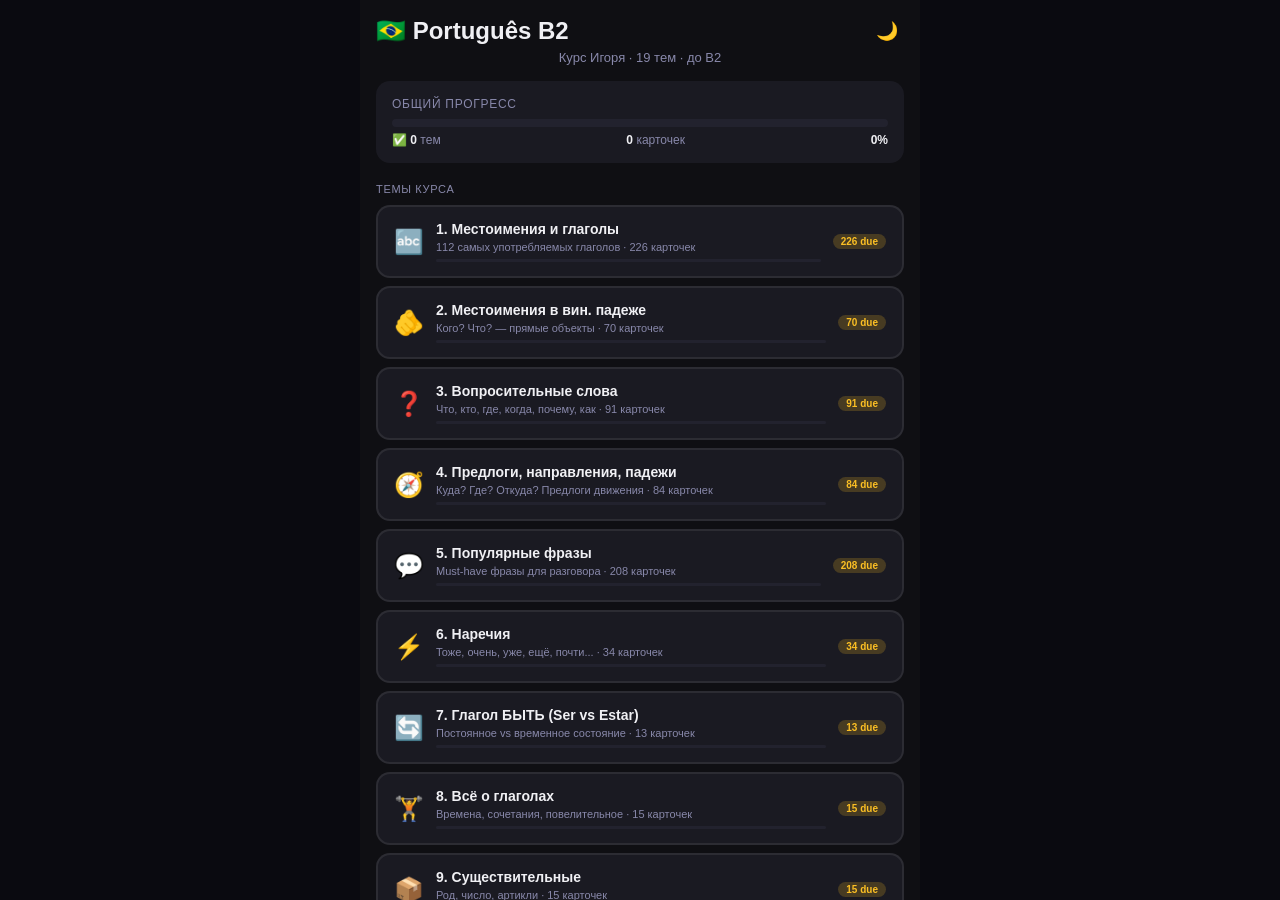
==== commit 400422ec: "Refactor: split into modular files (index.html, css/, js/, data/)" ====
--- a/index.html
+++ b/index.html
@@ -4,168 +4,7 @@
 <meta charset="UTF-8">
 <meta name="viewport" content="width=device-width, initial-scale=1.0, maximum-scale=1.0, user-scalable=no">
 <title>🇧🇷 Português B2 — Игорь</title>
-<style>
-  :root {
-    --bg:#0f0f13;--surface:#1a1a22;--surface2:#22222e;--border:rgba(255,255,255,0.08);
-    --text:#f0f0f4;--muted:#8888aa;--green:#34d399;--red:#f87171;--blue:#60a5fa;
-    --yellow:#fbbf24;--purple:#a78bfa;--accent:#6366f1;--orange:#fb923c;
-  }
-  *{margin:0;padding:0;box-sizing:border-box;-webkit-tap-highlight-color:transparent;}
-  html,body{height:100%;font-family:-apple-system,'Segoe UI',sans-serif;background:var(--bg);color:var(--text);}
-  .app-wrap{max-width:560px;margin:0 auto;min-height:100vh;background:var(--bg);}
-  @media(min-width:600px){body{background:#0a0a10;}}
-  
-  .app-wrap{max-width:560px;margin:0 auto;min-height:100vh;background:var(--bg);}
-  @media(min-width:600px){body{background:#0a0a10;}}
-
-  /* TOPIC SELECT SCREEN */
-  .topic-screen{padding:16px;max-width:560px;margin:0 auto;height:100vh;overflow-y:auto;}
-  .app-title{font-size:24px;font-weight:700;text-align:center;margin-bottom:4px;}
-  .app-sub{text-align:center;color:var(--muted);font-size:13px;margin-bottom:16px;}
-  
-  .overall-progress{background:var(--surface);border-radius:14px;padding:16px;margin-bottom:20px;}
-  .op-title{font-size:12px;color:var(--muted);margin-bottom:8px;text-transform:uppercase;letter-spacing:.06em;}
-  .op-bar{height:8px;background:var(--surface2);border-radius:99px;overflow:hidden;margin-bottom:6px;}
-  .op-fill{height:100%;background:linear-gradient(90deg,var(--accent),var(--purple));border-radius:99px;transition:width 0.4s;}
-  .op-stats{display:flex;justify-content:space-between;font-size:12px;color:var(--muted);}
-  .op-stats .val{color:var(--text);font-weight:700;}
-
-  .section-label{font-size:11px;color:var(--muted);text-transform:uppercase;letter-spacing:.06em;margin-bottom:10px;}
-  .topics-grid{display:flex;flex-direction:column;gap:8px;}
-  .topic-card{background:var(--surface);border:2px solid var(--border);border-radius:14px;padding:14px 16px;cursor:pointer;transition:all .15s;display:flex;align-items:center;gap:12px;}
-  .topic-card:hover{border-color:var(--accent);background:rgba(99,102,241,.06);}
-  .topic-card.completed{border-color:var(--green);opacity:.7;}
-  .tc-emoji{font-size:24px;flex-shrink:0;}
-  .tc-info{flex:1;}
-  .tc-title{font-size:14px;font-weight:600;margin-bottom:4px;}
-  .tc-meta{font-size:11px;color:var(--muted);}
-  .tc-bar{height:3px;background:var(--surface2);border-radius:99px;margin-top:6px;overflow:hidden;}
-  .tc-fill{height:100%;border-radius:99px;transition:width .3s;}
-  .tc-badge{font-size:10px;padding:2px 8px;border-radius:99px;flex-shrink:0;font-weight:600;}
-
-  /* TRAINER SCREEN */
-  .trainer{display:none;height:100vh;flex-direction:column;}
-  .trainer-header{display:flex;align-items:center;gap:10px;padding:10px 14px;background:var(--surface);border-bottom:1px solid var(--border);}
-  .back-btn{background:none;border:none;color:var(--muted);font-size:22px;cursor:pointer;padding:0 4px;}
-  .trainer-title{font-size:15px;font-weight:700;flex:1;}
-  .trainer-progress{font-size:12px;color:var(--muted);}
-  .prog-bar{height:3px;background:var(--surface2);}
-  .prog-fill{height:100%;background:linear-gradient(90deg,var(--accent),var(--purple));transition:width .4s;}
-
-  .mode-tabs{display:flex;gap:4px;padding:8px 12px;background:var(--surface);border-bottom:1px solid var(--border);}
-  .mode-tab{flex:1;padding:7px;border-radius:8px;border:none;background:transparent;color:var(--muted);font-size:12px;font-weight:600;cursor:pointer;}
-  .mode-tab.active{background:var(--accent);color:white;}
-
-  .trainer-body{flex:1;overflow-y:auto;padding:12px;}
-
-  /* FLASHCARD */
-  .card-counter{text-align:center;font-size:12px;color:var(--muted);margin-bottom:10px;}
-  .flashcard{background:var(--surface);border:1px solid var(--border);border-radius:20px;padding:22px 18px;min-height:270px;display:flex;flex-direction:column;align-items:center;justify-content:center;text-align:center;cursor:pointer;}
-  .fc-ctx{font-size:11px;color:var(--orange);background:rgba(251,146,60,.1);padding:3px 10px;border-radius:99px;margin-bottom:12px;}
-  .fc-emoji{font-size:32px;margin-bottom:10px;}
-  .fc-front{font-size:20px;font-weight:700;line-height:1.4;}
-  .fc-tap{font-size:13px;color:var(--muted);margin-top:16px;}
-  .fc-back{display:none;width:100%;margin-top:16px;}
-  .fc-answer{font-size:18px;font-weight:700;color:var(--green);margin-bottom:6px;line-height:1.4;}
-  .fc-pron{font-size:12px;color:var(--purple);margin-bottom:12px;}
-  .fc-speak{background:rgba(99,102,241,.15);border:none;color:var(--accent);font-size:12px;font-weight:600;padding:5px 12px;border-radius:99px;cursor:pointer;margin-bottom:10px;}
-  .fc-extra{background:var(--surface2);border-radius:10px;padding:10px 14px;font-size:13px;text-align:left;color:var(--muted);line-height:1.5;}
-
-  .card-actions{display:flex;gap:8px;margin-top:10px;}
-  .card-actions button{flex:1;padding:12px 6px;border-radius:12px;border:none;font-size:14px;font-weight:700;cursor:pointer;}
-  .btn-wrong{background:rgba(248,113,113,.15);color:var(--red);}
-  .btn-hard{background:rgba(251,191,36,.15);color:var(--yellow);}
-  .btn-ok{background:rgba(52,211,153,.15);color:var(--green);}
-
-  /* QUIZ */
-  .quiz-q{background:var(--surface);border-radius:16px;padding:20px 16px;text-align:center;margin-bottom:10px;}
-  .quiz-ctx{font-size:11px;color:var(--orange);margin-bottom:8px;}
-  .quiz-emoji{font-size:26px;margin-bottom:8px;}
-  .quiz-phrase{font-size:18px;font-weight:700;line-height:1.4;}
-  .quiz-opts{display:grid;grid-template-columns:1fr;gap:8px;}
-  .quiz-opt{padding:12px 14px;background:var(--surface);border:2px solid var(--border);border-radius:12px;font-size:14px;cursor:pointer;text-align:left;transition:all .15s;}
-  .quiz-opt.correct{border-color:var(--green);background:rgba(52,211,153,.1);color:var(--green);}
-  .quiz-opt.wrong{border-color:var(--red);background:rgba(248,113,113,.1);color:var(--red);}
-  .quiz-opt.show-correct{border-color:var(--green);background:rgba(52,211,153,.06);}
-  .quiz-fb{text-align:center;padding:10px;font-size:13px;font-weight:600;min-height:38px;}
-  .quiz-fb.ok{color:var(--green);}
-  .quiz-fb.fail{color:var(--red);}
-
-  /* ALL LIST */
-  .verb-list{display:flex;flex-direction:column;gap:8px;}
-  .verb-item{background:var(--surface);border-radius:14px;padding:14px 16px;border-left:3px solid var(--border);}
-  .verb-item.s2{border-left-color:var(--green);}
-  .verb-item.s0{border-left-color:var(--red);}
-  .verb-item.s1{border-left-color:var(--yellow);}
-  .vi-top{display:flex;justify-content:space-between;align-items:flex-start;gap:8px;}
-  .vi-left{display:flex;align-items:center;gap:10px;}
-  .vi-emoji-sm{font-size:22px;}
-  .vi-ru{font-size:11px;color:var(--muted);}
-  .vi-pt{font-size:16px;font-weight:700;}
-  .vi-inf{font-size:12px;color:var(--purple);margin-top:1px;}
-  .vi-badge{font-size:10px;padding:2px 8px;border-radius:99px;flex-shrink:0;margin-top:2px;}
-  .vi-phrase{margin-top:10px;padding-top:10px;border-top:1px solid var(--border);}
-  .vi-phrase-pt{font-size:12px;color:var(--muted);font-weight:500;}
-
-  /* RESULTS */
-  .result-wrap{background:var(--surface);border-radius:20px;padding:24px 18px;text-align:center;}
-  .result-emoji{font-size:52px;margin-bottom:10px;}
-  .result-title{font-size:22px;font-weight:700;margin-bottom:6px;}
-  .result-sub{color:var(--muted);font-size:13px;margin-bottom:16px;}
-  .result-grid{display:grid;grid-template-columns:repeat(3,1fr);gap:8px;margin-bottom:16px;}
-  .res-stat{background:var(--surface2);border-radius:10px;padding:12px 6px;}
-  .res-val{font-size:24px;font-weight:700;}
-  .res-label{font-size:11px;color:var(--muted);margin-top:2px;}
-  .result-100{background:rgba(52,211,153,.1);border:1px solid rgba(52,211,153,.2);border-radius:10px;padding:10px;margin-bottom:14px;font-size:13px;color:var(--green);font-weight:600;}
-  .btn-next{width:100%;padding:13px;background:var(--accent);color:white;border:none;border-radius:12px;font-size:15px;font-weight:700;cursor:pointer;margin-bottom:8px;}
-  .btn-topics{width:100%;padding:13px;background:var(--surface2);color:var(--text);border:none;border-radius:12px;font-size:14px;font-weight:600;cursor:pointer;}
-
-  /* THEORY */
-  .th-h2{font-size:17px;font-weight:700;color:var(--text);margin:16px 0 8px;}
-  .th-h3{font-size:15px;font-weight:700;color:var(--purple);margin:14px 0 6px;}
-  .th-h4{font-size:13px;font-weight:700;color:var(--accent);margin:10px 0 4px;}
-  .th-p{font-size:13px;color:var(--muted);line-height:1.6;margin-bottom:6px;}
-  .th-li{font-size:13px;color:var(--muted);line-height:1.6;margin-left:18px;margin-bottom:3px;list-style:disc;}
-  .th-divider{border:none;border-top:1px solid var(--border);margin:16px 0;}
-  .th-table{width:100%;border-collapse:collapse;margin:10px 0;font-size:12px;}
-  .th-table th{background:var(--surface2);color:var(--text);padding:7px 10px;text-align:left;font-weight:700;border-bottom:1px solid var(--border);}
-  .th-table td{padding:7px 10px;border-bottom:1px solid var(--border);color:var(--muted);vertical-align:top;}
-  .th-table tr:last-child td{border-bottom:none;}
-  .th-table strong{color:var(--text);}
-  .th-empty{text-align:center;color:var(--muted);padding:40px 20px;font-size:13px;}
-
-  /* LIGHT THEME */
-  body.light {
-    --bg:#f5f5f7;--surface:#ffffff;--surface2:#f0f0f5;--border:rgba(0,0,0,0.08);
-    --text:#1a1a2e;--muted:#6b6b8a;--green:#16a34a;--red:#dc2626;--blue:#2563eb;
-    --yellow:#d97706;--purple:#7c3aed;--accent:#4f46e5;--orange:#ea580c;
-  }
-  body.light .app-wrap{background:#f5f5f7;}
-  body.light .reading-card{background:linear-gradient(135deg,rgba(99,102,241,.08),rgba(167,139,250,.05));}
-  body.light .topic-card:hover{background:rgba(99,102,241,.04);}
-  body.light .quiz-opt{background:#ffffff;}
-  body.light .flashcard{background:#ffffff;}
-  body.light .result-wrap{background:#ffffff;}
-
-  .theme-toggle{background:none;border:none;font-size:18px;cursor:pointer;padding:4px 6px;border-radius:8px;transition:background .15s;color:var(--muted);}
-  .theme-toggle:hover{background:var(--surface2);}
-
-  body.light{--bg:#f5f5f7;--surface:#fff;--surface2:#f0f0f5;--border:rgba(0,0,0,.08);--text:#1a1a2e;--muted:#6b6b8a;--green:#16a34a;--red:#dc2626;--yellow:#d97706;--purple:#7c3aed;--accent:#4f46e5;--orange:#ea580c;}
-  body.light .app-wrap{background:#f5f5f7;}
-  .theme-toggle{background:none;border:none;font-size:18px;cursor:pointer;padding:4px 6px;border-radius:8px;color:var(--muted);}
-
-  /* THEORY */
-  .th-h3{font-size:15px;font-weight:700;color:var(--purple);margin:14px 0 6px;}
-  .th-h4{font-size:13px;font-weight:700;color:var(--accent);margin:10px 0 4px;}
-  .th-p{font-size:13px;color:var(--muted);line-height:1.6;margin-bottom:6px;}
-  .th-li{font-size:13px;color:var(--muted);line-height:1.6;margin-left:18px;margin-bottom:3px;list-style:disc;}
-  .th-table{width:100%;border-collapse:collapse;margin:10px 0;font-size:12px;}
-  .th-table th{background:var(--surface2);color:var(--text);padding:7px 10px;text-align:left;font-weight:700;border-bottom:1px solid var(--border);}
-  .th-table td{padding:7px 10px;border-bottom:1px solid var(--border);color:var(--muted);vertical-align:top;}
-  .th-table tr:last-child td{border-bottom:none;}
-  .th-table strong{color:var(--text);}
-  .th-empty{text-align:center;color:var(--muted);padding:40px 20px;font-size:13px;}
-</style>
+<link rel="stylesheet" href="css/styles.css">
 </head>
 <body>
 <div class="app-wrap">
@@ -174,7 +13,7 @@
 <div id="topicScreen" class="topic-screen">
   <div style="display:flex;justify-content:space-between;align-items:center;margin-bottom:4px;">
     <div class="app-title">🇧🇷 Português B2</div>
-    <button class="theme-toggle" onclick="toggleTheme()" id="themeBtn" title="Тема">🌙</button>
+    <button class="theme-btn" onclick="toggleTheme()" id="themeBtn">🌙</button>
   </div>
   <div class="app-sub">Курс Игоря · 19 тем · до В2</div>
 
@@ -188,10 +27,6 @@
     </div>
   </div>
 
-  <div id="restoreNotice" style="display:none;background:rgba(251,191,36,.1);border:1px solid rgba(251,191,36,.3);border-radius:12px;padding:12px 14px;margin-bottom:12px;font-size:13px;">
-    ⚠️ Найден бекап прогресса. <span style="color:var(--yellow);font-weight:700;cursor:pointer;text-decoration:underline;" onclick="restoreFromBackup()">Восстановить →</span>
-  </div>
-
   <div class="section-label">Темы курса</div>
   <div class="topics-grid" id="topicsGrid"></div>
 </div>
@@ -203,7 +38,7 @@
     <div class="trainer-title" id="trainerTitle"></div>
     <div style="display:flex;align-items:center;gap:6px;">
       <div class="trainer-progress" id="trainerProgress"></div>
-      <button class="theme-toggle" onclick="toggleTheme()" id="themeBtnTrainer" title="Тема">🌙</button>
+      <button class="theme-btn" onclick="toggleTheme()">🌙</button>
     </div>
   </div>
   <div class="prog-bar"><div class="prog-fill" id="progFill" style="width:0%"></div></div>
@@ -212,9 +47,9 @@
     <button class="mode-tab" onclick="setMode('quiz')" id="tab-quiz">🎯 Квиз</button>
     <button class="mode-tab" onclick="setMode('list')" id="tab-list">📋 Список</button>
     <button class="mode-tab" onclick="setMode('theory')" id="tab-theory">📖 Теория</button>
-    <button class="mode-tab" onclick="setMode('theory')" id="tab-theory">📖 Теория</button>
   </div>
   <div class="trainer-body" id="trainerBody">
+
     <!-- FLASHCARD -->
     <div id="modeFlashcard">
       <div class="card-counter" id="cardCounter"></div>
@@ -263,9 +98,6 @@
       <div id="theoryContent"></div>
     </div>
 
-    <!-- THEORY -->
-    <div id="modeTheory" style="display:none"><div id="theoryContent"></div></div>
-
     <!-- RESULTS -->
     <div id="modeResults" style="display:none">
       <div class="result-wrap">
@@ -282,1756 +114,15 @@
         <button class="btn-topics" onclick="goBack()">← Все темы</button>
       </div>
     </div>
-  </div>
-</div>
 
-</div><!-- /.app-wrap -->
+  </div><!-- /trainer-body -->
+</div><!-- /trainerScreen -->
 
-<div id="theory-data-verbs" style="display:none"><h3 class="th-h3">Нет рода у глаголов</h3><p class="th-p">Eu trabalho = я работаю (одинаково для мужчин и женщин).</p><h3 class="th-h3">Три группы глаголов</h3><table class="th-table"><tr><th>Группа</th><th>Пример</th></tr><tr><td><strong>-AR</strong> (90% глаголов)</td><td>falar - говорить</td></tr><tr><td><strong>-ER</strong></td><td>comer - есть</td></tr><tr><td><strong>-IR</strong></td><td>partir - уходить</td></tr></table><h3 class="th-h3">Настоящее время</h3><table class="th-table"><tr><th>Кто</th><th>-AR (falar)</th><th>-ER (comer)</th><th>-IR (partir)</th></tr><tr><td>Eu (я)</td><td>fal<strong>o</strong></td><td>com<strong>o</strong></td><td>part<strong>o</strong></td></tr><tr><td>Voce (ты)</td><td>fal<strong>a</strong></td><td>com<strong>e</strong></td><td>part<strong>e</strong></td></tr><tr><td>A gente (мы)</td><td>fal<strong>a</strong></td><td>com<strong>e</strong></td><td>part<strong>e</strong></td></tr><tr><td>Eles/Elas (они)</td><td>fal<strong>am</strong></td><td>com<strong>em</strong></td><td>part<strong>em</strong></td></tr></table><p class="th-p"><strong>Лайфхак:</strong> "a gente" (мы) спрягается как voce - проще запомнить!</p><h3 class="th-h3">Неправильные глаголы - самые нужные</h3><table class="th-table"><tr><th>Глагол</th><th>Eu</th><th>Voce</th><th>Eles</th></tr><tr><td>ser (быть постоянно)</td><td>sou</td><td>e</td><td>sao</td></tr><tr><td>estar (быть временно)</td><td>estou</td><td>esta</td><td>estao</td></tr><tr><td>ter (иметь)</td><td>tenho</td><td>tem</td><td>tem</td></tr><tr><td>ir (идти)</td><td>vou</td><td>vai</td><td>vao</td></tr><tr><td>fazer (делать)</td><td>faco</td><td>faz</td><td>fazem</td></tr></table><h3 class="th-h3">Будущее время - просто!</h3><p class="th-p">Бразильцы не используют будущее из учебников. Просто: <strong>vou + инфинитив</strong></p><ul><li class="th-li">Vou comer - поем</li><li class="th-li">Vou te ligar - позвоню тебе</li></ul><h3 class="th-h3">Прошедшее время</h3><table class="th-table"><tr><th>Группа</th><th>Eu</th><th>Voce</th></tr><tr><td>-AR (falar)</td><td>fal<strong>ei</strong></td><td>fal<strong>ou</strong></td></tr><tr><td>-ER (comer)</td><td>com<strong>i</strong></td><td>com<strong>eu</strong></td></tr><tr><td>-IR (partir)</td><td>part<strong>i</strong></td><td>part<strong>iu</strong></td></tr></table></div>
-<div id="theory-data-accusative" style="display:none"><h3 class="th-h3">Главный инсайт: бразильцы упрощают!</h3><p class="th-p">В учебниках сложные формы. В реальном разговоре бразильцы используют обычные местоимения:</p><table class="th-table"><tr><th>Вопрос</th><th>Книжно</th><th>Разговорно (используй!)</th></tr><tr><td>Меня</td><td>me</td><td><strong>mim</strong> (после предлога)</td></tr><tr><td>Тебя</td><td>te</td><td><strong>voce</strong></td></tr><tr><td>Его</td><td>o / lo</td><td><strong>ele</strong></td></tr><tr><td>Её</td><td>a / la</td><td><strong>ela</strong></td></tr><tr><td>Нас</td><td>nos</td><td><strong>a gente</strong></td></tr><tr><td>Их</td><td>os / as</td><td><strong>eles / elas</strong></td></tr></table><h3 class="th-h3">Примеры как говорят реально</h3><table class="th-table"><tr><th>Книжно</th><th>Разговорно</th><th>Перевод</th></tr><tr><td>Eu o vi.</td><td><strong>Eu vi ele.</strong></td><td>Я его видел.</td></tr><tr><td>Eu a amo.</td><td><strong>Eu amo ela.</strong></td><td>Я её люблю.</td></tr><tr><td>Ele me ligou.</td><td><strong>Ele ligou pra mim.</strong></td><td>Он мне позвонил.</td></tr></table><p class="th-p"><strong>Правило:</strong> Просто ставь нормальное местоимение после глагола.</p><h3 class="th-h3">После предлогов - mim, nao me</h3><ul><li class="th-li">Isso e <strong>para mim</strong>. - Это для меня.</li><li class="th-li">Ele pensa em <strong>mim</strong>. - Он думает обо мне.</li><li class="th-li"><strong>Comigo / Contigo</strong> - со мной / с тобой</li></ul></div>
-<div id="theory-data-questions" style="display:none"><h3 class="th-h3">8 вопросительных слов - всё что нужно</h3><table class="th-table"><tr><th>Русский</th><th>Португальский</th><th>Пример</th></tr><tr><td>Что?</td><td><strong>O que?</strong></td><td>O que voce quer? - Что хочешь?</td></tr><tr><td>Кто?</td><td><strong>Quem?</strong></td><td>Quem e ele? - Кто он?</td></tr><tr><td>Где?</td><td><strong>Onde?</strong></td><td>Onde voce mora? - Где живёшь?</td></tr><tr><td>Когда?</td><td><strong>Quando?</strong></td><td>Quando voce chega? - Когда придёшь?</td></tr><tr><td>Почему?</td><td><strong>Por que?</strong></td><td>Por que nao? - Почему нет?</td></tr><tr><td>Как?</td><td><strong>Como?</strong></td><td>Como voce esta? - Как ты?</td></tr><tr><td>Сколько?</td><td><strong>Quanto?</strong></td><td>Quanto custa? - Сколько стоит?</td></tr><tr><td>Который?</td><td><strong>Qual?</strong></td><td>Qual e o seu nome? - Как тебя зовут?</td></tr></table><h3 class="th-h3">Бразильские нюансы</h3><p class="th-p"><strong>Порядок слов - как в русском!</strong> Вопросительное слово в начало.</p><p class="th-p"><strong>Por que vs Porque:</strong></p><ul><li class="th-li">Por que voce veio? - Почему пришёл? (раздельно = вопрос)</li><li class="th-li">Porque quero. - Потому что хочу. (слитно = ответ)</li></ul><p class="th-p"><strong>"O que e que" - звучит по-бразильски:</strong></p><ul><li class="th-li">O que voce quer? -> O que e que voce quer? (оба правильны)</li></ul></div>
-<div id="theory-data-directions" style="display:none"><h3 class="th-h3">Главное: предлоги "слипаются" с артиклями</h3><table class="th-table"><tr><th>Предлог</th><th>Значение</th><th>+ o (муж.)</th><th>+ a (жен.)</th><th>Пример</th></tr><tr><td><strong>em</strong></td><td>в / на / где?</td><td><strong>no</strong></td><td><strong>na</strong></td><td>no Brasil, na praia</td></tr><tr><td><strong>de</strong></td><td>из / от</td><td><strong>do</strong></td><td><strong>da</strong></td><td>do Brasil, da Russia</td></tr><tr><td><strong>para</strong></td><td>куда / для</td><td>para o</td><td>para a</td><td>para a praia</td></tr></table><h3 class="th-h3">Три вопроса - три предлога</h3><table class="th-table"><tr><th>Вопрос</th><th>Предлог</th><th>Пример</th></tr><tr><td>Где? (место)</td><td><strong>em -> no/na</strong></td><td>Estou no trabalho.</td></tr><tr><td>Куда? (движение)</td><td><strong>para</strong></td><td>Vou para a praia.</td></tr><tr><td>Откуда?</td><td><strong>de -> do/da</strong></td><td>Sou da Russia.</td></tr></table><h3 class="th-h3">Чей? - de + местоимение</h3><table class="th-table"><tr><th>Русский</th><th>Португальский</th><th>Пример</th></tr><tr><td>его</td><td><strong>dele</strong></td><td>O carro dele.</td></tr><tr><td>её</td><td><strong>dela</strong></td><td>A casa dela.</td></tr></table><h3 class="th-h3">Направления - минимум</h3><table class="th-table"><tr><th>Русский</th><th>Português</th></tr><tr><td>Прямо</td><td><strong>Reto / Em frente</strong></td></tr><tr><td>Направо</td><td><strong>A direita</strong></td></tr><tr><td>Налево</td><td><strong>A esquerda</strong></td></tr><tr><td>Рядом</td><td><strong>Perto</strong></td></tr><tr><td>Далеко</td><td><strong>Longe</strong></td></tr></table><p class="th-p"><strong>Жизненная фраза:</strong> "Onde fica...?" = Где находится...?</p></div>
-<div id="theory-data-phrases" style="display:none"><h3 class="th-h3">5 суперконструкций - 80% разговора</h3><h4 class="th-h4">1. Хочу / Собираюсь</h4><p class="th-p"><strong>Quero / Vou + инфинитив</strong></p><ul><li class="th-li">Quero comer pizza. - Хочу поесть пиццу.</li><li class="th-li">Vou trabalhar amanha. - Буду работать завтра.</li></ul><h4 class="th-h4">2. Мне нужно</h4><p class="th-p"><strong>Preciso + инфинитив</strong></p><ul><li class="th-li">Preciso ir. - Мне нужно идти.</li></ul><h4 class="th-h4">3. Давай сделаем</h4><p class="th-p"><strong>Vamos + инфинитив</strong> или <strong>Bora!</strong></p><ul><li class="th-li">Vamos comer! - Пойдём поедим!</li><li class="th-li">Bora! - Погнали! (самое разговорное)</li></ul><h4 class="th-h4">4. Нравится / не нравится</h4><p class="th-p"><strong>Gosto de / Nao gosto de</strong></p><ul><li class="th-li">Gosto de musica. - Люблю музыку.</li></ul><h4 class="th-h4">5. Я думаю (самое частое!)</h4><p class="th-p"><strong>Eu acho que...</strong></p><ul><li class="th-li">Eu acho que e bom. - Думаю, что хорошо.</li><li class="th-li">Eu acho que nao. - Думаю, нет.</li></ul><h3 class="th-h3">Бразильский разговорный стиль</h3><p class="th-p"><strong>Ta bom / Ta</strong> - самое универсальное. OK, понял, договорились.</p><p class="th-p"><strong>Ne? / Nao e?</strong> - как "правда?" или "да?" в конце фразы:</p><ul><li class="th-li">E bom, ne? - Хорошо же, правда?</li></ul><p class="th-p"><strong>Saudade</strong> - тоска по кому-то с теплотой:</p><ul><li class="th-li">Estou com saudade de voce. - Я по тебе скучаю.</li></ul></div>
-</div>
-<script>
-// DATA
-const TOPICS = [
-  {
-    id: "verbs", linearId: "IGO-93", emoji: "🔤", title: "1. Местоимения и глаголы", desc: "112 самых употребляемых глаголов", dueDate: "20.03",
-    items: [
-      {ru:"Я немного говорю по-португальски.",pt:"Eu falo português um pouco.",pron:"Эу фа-лу пор-ту-гес ум по-ку",key:"Falar",extra:"Eu falo / Você fala / A gente fala"},
-      {ru:"Он сказал, что придет завтра.",pt:"Ele disse que vem amanhã.",pron:"Э-ли ди-си ки вэй а-ма-нья",key:"Dizer",extra:"Eu digo / Você diz / A gente diz"},
-      {ru:"Мы хотим поесть пиццу.",pt:"A gente quer comer pizza.",pron:"А жен-чи кэр ко-мер пи-ца",key:"Querer",extra:"Eu quero / Você quer / A gente quer"},
-      {ru:"Ты очень классный!",pt:"Você é muito legal!",pron:"Во-сэ э муй-ту ле-гау",key:"Ser",extra:"Eu sou / Você é / A gente é"},
-      {ru:"Она сейчас дома.",pt:"Ela está em casa agora.",pron:"Э-ла эс-та эй ка-за а-го-ра",key:"Estar",extra:"Eu estou / Você está / A gente está"},
-      {ru:"У меня сегодня много работы.",pt:"Eu tenho muito trabalho hoje.",pron:"Эу те-нью муй-ту тра-ба-лью о-жи",key:"Ter",extra:"Eu tenho / Você tem / A gente tem"},
-      {ru:"Он стал великим врачом.",pt:"Ele se tornou um grande médico.",pron:"Э-ли си тор-ноу ум гран-джи ме-ди-ку",key:"Tornar-se",extra:"Eu me torno / Você se torna / A gente se torna"},
-      {ru:"Что ты делаешь?",pt:"O que você está fazendo?",pron:"У ки во-сэ эс-та фа-зен-ду",key:"Fazer",extra:"Eu faço / Você faz / A gente faz"},
-      {ru:"Мы можем идти сейчас?",pt:"A gente pode ir agora?",pron:"А жен-чи по-джи ир а-го-ра",key:"Poder",extra:"Eu posso / Você pode / A gente pode"},
-      {ru:"Я пойду на пляж в субботу.",pt:"Eu vou para a praia no sábado.",pron:"Эу воу па-ра а пра-я ну са-ба-ду",key:"Ir",extra:"Eu vou / Você vai / A gente vai"},
-      {ru:"Я думаю/считаю, что пойдет дождь.",pt:"Eu acho que vai chover.",pron:"Эу а-шу ки вай шо-вер",key:"Achar",extra:"Eu acho / Você acha / A gente acha"},
-      {ru:"Ты можешь взять телефон?",pt:"Você pode pegar o celular?",pron:"Во-сэ по-джи пе-гар у се-лу-лар",key:"Pegar",extra:"Eu pego / Você pega / A gente pega"},
-      {ru:"Я не знаю, где он.",pt:"Eu não sei onde ele está.",pron:"Эу наун сэй он-джи э-ли эс-та",key:"Saber",extra:"Eu sei / Você sabe / A gente sabe"},
-      {ru:"Ты понял, что я сказал?",pt:"Você entendeu o que eu disse?",pron:"Во-сэ эн-тен-деу у ки эу ди-си",key:"Entender",extra:"Eu entendo / Você entende / A gente entende"},
-      {ru:"Она много думает о будущем.",pt:"Ela pensa muito no futuro.",pron:"Э-ла пен-са муй-ту ну фу-ту-ру",key:"Pensar",extra:"Eu penso / Você pensa / A gente pensa"},
-      {ru:"Мы живем здесь неподалеку.",pt:"A gente mora perto daqui.",pron:"А жен-чи мо-ра пер-ту да-ки",key:"Morar",extra:"Eu moro / Você mora / A gente mora"},
-      {ru:"Я обожаю сырные булочки!",pt:"Eu amo pão de queijo!",pron:"Эу а-му пау де кей-жу",key:"Amar",extra:"Eu amo / Você ama / A gente ama"},
-      {ru:"Тебе нравится музыка?",pt:"Você gosta de música?",pron:"Во-сэ гос-та джи му-зи-ка",key:"Gostar",extra:"Eu gosto / Você gosta / A gente gosta"},
-      {ru:"Я видел отличный фильм вчера.",pt:"Eu vi um filme ótimo ontem.",pron:"Эу ви ум фил-ми о-ти-му он-тейн",key:"Ver",extra:"Eu vejo / Você vê / A gente vê"},
-      {ru:"Мы посмотрели матч.",pt:"A gente assistiu ao jogo.",pron:"А жен-чи а-сис-чи-у ау жо-гу",key:"Assistir",extra:"Eu assisto / Você assiste / A gente assiste"},
-      {ru:"Я услышал странный шум.",pt:"Eu ouvi um barulho estranho.",pron:"Эу оу-ви ум ба-ру-лью эс-тра-нью",key:"Ouvir",extra:"Eu ouço / Você ouve / A gente ouve"},
-      {ru:"Ему нравится слушать музыку.",pt:"Ele gosta de escutar música.",pron:"Э-ли гос-та джи эс-ку-тар му-зи-ка",key:"Escutar",extra:"Eu escuto / Você escuta / A gente escuta"},
-      {ru:"Что ты хочешь поесть?",pt:"O que você quer comer?",pron:"У ки во-сэ кэр ко-мер",key:"Comer",extra:"Eu como / Você come / A gente come"},
-      {ru:"Мы пойдем пить пиво?",pt:"A gente vai beber cerveja?",pron:"А жен-чи вай бе-бер сер-ве-жа",key:"Beber",extra:"Eu bebo / Você bebe / A gente bebe"},
-      {ru:"Ты мне поможешь здесь?",pt:"Você me dá uma ajuda aqui?",pron:"Во-сэ ми да у-ма а-жу-да а-ки",key:"Dar",extra:"Eu dou / Você dá / A gente dá"},
-      {ru:"Он придет на вечеринку сегодня.",pt:"Ele vem para a festa hoje.",pron:"Э-ли вейн па-ра а фес-та о-жи",key:"Vir",extra:"Eu venho / Você vem / A gente vem"},
-      {ru:"Я работаю в школе.",pt:"Eu trabalho em uma escola.",pron:"Эу тра-ба-лью эйн у-ма эс-ко-ла",key:"Trabalhar",extra:"Eu trabalho / Você trabalha / A gente trabalha"},
-      {ru:"Она всегда помогает друзьям.",pt:"Ela sempre ajuda os amigos.",pron:"Э-ла сейм-при а-жу-да уз а-ми-гуз",key:"Ajudar",extra:"Eu ajudo / Você ajuda / A gente ajuda"},
-      {ru:"Мы только что приехали.",pt:"A gente acabou de chegar.",pron:"А жен-чи а-ка-боу джи ше-гар",key:"Chegar",extra:"Eu chego / Você chega / A gente chega"},
-      {ru:"Я отвезу тебя домой.",pt:"Eu te levo para casa.",pron:"Эу чи ле-ву па-ра ка-за",key:"Levar",extra:"Eu levo / Você leva / A gente leva"},
-      {ru:"Ты принес то, что я просил?",pt:"Você trouxe o que eu pedi?",pron:"Во-сэ троу-си у ки эу пе-джи",key:"Trazer",extra:"Eu trago / Você traz / A gente traz"},
-      {ru:"Подожди немного, пожалуйста.",pt:"Espera um pouco, por favor.",pron:"Эс-пе-ра ум по-ку пор фа-вор",key:"Esperar",extra:"Eu espero / Você espera / A gente espera"},
-      {ru:"Я куплю рубашку.",pt:"Eu vou comprar uma camisa.",pron:"Эу воу ком-прар у-ма ка-ми-за",key:"Comprar",extra:"Eu compro / Você compra / A gente compra"},
-      {ru:"Он продал свою машину.",pt:"Ele vendeu o carro dele.",pron:"Э-ли вен-деу у ка-ху де-ли",key:"Vender",extra:"Eu vendo / Você vende / A gente vende"},
-      {ru:"Мы оплатим счет сейчас.",pt:"A gente paga a conta agora.",pron:"А жен-чи па-га а кон-та а-го-ра",key:"Pagar",extra:"Eu pago / Você paga / A gente paga"},
-      {ru:"Я пользуюсь этим каждый день.",pt:"Eu uso isso todo dia.",pron:"Эу у-зу и-су то-ду джи-а",key:"Usar",extra:"Eu uso / Você usa / A gente usa"},
-      {ru:"Она поедет в Европу.",pt:"Ela vai viajar para a Europa.",pron:"Э-ла вай виа-жар па-ра а Эу-ро-па",key:"Viajar",extra:"Eu viajo / Você viaja / A gente viaja"},
-      {ru:"Я ищу ключ.",pt:"Eu estou procurando a chave.",pron:"Эу эс-тоу про-ку-ран-ду а ша-ви",key:"Procurar",extra:"Eu procuro / Você procura / A gente procura"},
-      {ru:"Мы встретимся там.",pt:"A gente se encontra lá.",pron:"А жен-чи си эн-кон-тра ла",key:"Encontrar",extra:"Eu encontro / Você encontra / A gente encontra"},
-      {ru:"Ты спросил цену?",pt:"Você perguntou o preço?",pron:"Во-сэ пер-гун-тоу у пре-су",key:"Perguntar",extra:"Eu pergunto / Você pergunta / A gente pergunta"},
-      {ru:"Он мне не ответил.",pt:"Ele não me respondeu.",pron:"Э-ли наун ми рес-пон-деу",key:"Responder",extra:"Eu respondo / Você responde / A gente responde"},
-      {ru:"Я попробую это сделать.",pt:"Eu vou tentar fazer isso.",pron:"Эу воу тен-тар фа-зер и-су",key:"Tentar",extra:"Eu tento / Você tenta / A gente tenta"},
-      {ru:"Тебе нужно это попробовать!",pt:"Você precisa provar isso!",pron:"Во-сэ пре-си-за про-вар и-су",key:"Provar",extra:"Eu provo / Você prova / A gente prova"},
-      {ru:"Урок начинается в восемь.",pt:"A aula começa às oito.",pron:"А ау-ла ко-ме-са аз ой-ту",key:"Começar",extra:"Eu começo / Você começa / A gente começa"},
-      {ru:"Я закончил работу.",pt:"Eu terminei o trabalho.",pron:"Эу тер-ми-ней у тра-ба-лью",key:"Terminar",extra:"Eu termino / Você termina / A gente termina"},
-      {ru:"Она читает много книг.",pt:"Ela lê muitos livros.",pron:"Э-ла ле муй-туз ли-вруз",key:"Ler",extra:"Eu leio / Você lê / A gente lê"},
-      {ru:"Мы написали письмо.",pt:"A gente escreveu um e-mail.",pron:"А жен-чи эс-кре-веу ум и-мэйл",key:"Escrever",extra:"Eu escrevo / Você escreve / A gente escreve"},
-      {ru:"Ты откроешь дверь?",pt:"Você abre a porta?",pron:"Во-сэ а-бри а пор-та",key:"Abrir",extra:"Eu abro / Você abre / A gente abre"},
-      {ru:"Я закрыл окно.",pt:"Eu fechei a janela.",pron:"Эу фе-шей а жа-не-ла",key:"Fechar",extra:"Eu fecho / Você fecha / A gente fecha"},
-      {ru:"Я позвоню тебе попозже.",pt:"Eu te ligo mais tarde.",pron:"Эу чи ли-гу майш тар-джи",key:"Ligar",extra:"Eu ligo / Você liga / A gente liga"},
-      {ru:"Нам нужно поговорить.",pt:"A gente precisa conversar.",pron:"А жен-чи пре-си-за кон-вер-сар",key:"Precisar",extra:"Eu preciso / Você precisa / A gente precisa"},
-      {ru:"Я чувствую себя хорошо сегодня.",pt:"Eu me sinto bem hoje.",pron:"Эу ми син-ту бейн о-жи",key:"Sentir",extra:"Eu sinto / Você sente / A gente sente"},
-      {ru:"Что случилось?",pt:"O que aconteceu?",pron:"У ки а-кон-те-сеу",key:"Acontecer",extra:"Eu aconteço / Você acontece / A gente acontece"},
-      {ru:"Наша команда выиграла!",pt:"Nosso time ganhou!",pron:"Но-су чи-ми га-нью",key:"Ganhar",extra:"Eu ganho / Você ganha / A gente ganha"},
-      {ru:"Он проиграл матч.",pt:"Ele perdeu o jogo.",pron:"Э-ли пер-деу у жо-гу",key:"Perder",extra:"Eu perco / Você perde / A gente perde"},
-      {ru:"Я отправил файл.",pt:"Eu enviei o arquivo.",pron:"Эу эн-ви-эй у ар-ки-ву",key:"Enviar",extra:"Eu envio / Você envia / A gente envia"},
-      {ru:"Они что-то строят.",pt:"Eles estão construindo algo.",pron:"Э-лис эс-таун кон-стру-ин-ду ал-гу",key:"Construir",extra:"Eu construo / Você constrói / A gente constrói"},
-      {ru:"Ветер всё разрушил.",pt:"O vento destruiu tudo.",pron:"У вен-ту де-стру-и-у ту-ду",key:"Destruir",extra:"Eu — / Você — / A gente —"},
-      {ru:"Осторожно, не упади!",pt:"Cuidado para não cair!",pron:"Куй-да-ду па-ра наун ка-ир",key:"Cair",extra:"Eu caio / Você cai / A gente cai"},
-      {ru:"Я встаю рано.",pt:"Eu levanto cedo.",pron:"Эу ле-ван-ту се-ду",key:"Levantar",extra:"Eu levanto / Você levanta / A gente levanta"},
-      {ru:"Мы сейчас поднимемся.",pt:"A gente vai subir agora.",pron:"А жен-чи вай су-бир а-го-ра",key:"Subir",extra:"Eu subo / Você sobe / A gente sobe"},
-      {ru:"Она уже спускается.",pt:"Ela já está descendo.",pron:"Э-ла жа эс-та де-сен-ду",key:"Descer",extra:"Eu desço / Você desce / A gente desce"},
-      {ru:"Я останусь здесь.",pt:"Eu vou ficar aqui.",pron:"Эу воу фи-кар а-ки",key:"Ficar",extra:"Eu fico / Você fica / A gente fica"},
-      {ru:"Подержи это, пожалуйста.",pt:"Segura isso, por favor.",pron:"Се-гу-ра и-су пор фа-вор",key:"Segurar",extra:"Eu seguro / Você segura / A gente segura"},
-      {ru:"Ты починил телевизор?",pt:"Você consertou a TV?",pron:"Во-сэ кон-сер-тоу а те-ве",key:"Consertar",extra:"Eu conserto / Você conserta / A gente conserta"},
-      {ru:"Я исправил ошибку.",pt:"Eu corrigi o erro.",pron:"Эу ко-ри-жи у э-ху",key:"Corrigir",extra:"Eu — / Você — / A gente —"},
-      {ru:"Он спас кота.",pt:"Ele salvou o gato.",pron:"Э-ли сал-воу у га-ту",key:"Salvar",extra:"Eu salvo / Você salva / A gente salva"},
-      {ru:"Я убью это насекомое.",pt:"Eu vou matar esse bicho.",pron:"Эу воу ма-тар э-си би-шу",key:"Matar",extra:"Eu — / Você — / A gente —"},
-      {ru:"Ты уже выбрал?",pt:"Você já escolheu?",pron:"Во-сэ жа эс-ко-льеу",key:"Escolher",extra:"Eu escolho / Você escolhe / A gente escolhe"},
-      {ru:"Они поймали рыбу.",pt:"Eles capturaram o peixe.",pron:"Э-лис кап-ту-ра-раун у пей-ши",key:"Capturar",extra:"Eu — / Você — / A gente —"},
-      {ru:"Я хочу тебя обнять.",pt:"Eu quero te abraçar.",pron:"Эу кэ-ру чи а-бра-сар",key:"Abraçar",extra:"Eu abraço / Você abraça / A gente abraça"},
-      {ru:"Он поцеловал жену.",pt:"Ele beijou a esposa.",pron:"Э-ли бей-жоу а эс-по-за",key:"Beijar",extra:"Eu beijo / Você beija / A gente beija"},
-      {ru:"Не трогай стекло.",pt:"Não toque no vidro.",pron:"Наун то-ки ну ви-дру",key:"Tocar",extra:"Eu — / Você — / A gente —"},
-      {ru:"Она понюхала духи.",pt:"Ela cheirou o perfume.",pron:"Э-ла шей-роу у пер-фу-ми",key:"Cheirar",extra:"Eu — / Você — / A gente —"},
-      {ru:"Мы заказали пиццу.",pt:"A gente pediu a pizza.",pron:"А жен-чи пе-джи-у а пи-ца",key:"Pedir",extra:"Eu peço / Você pede / A gente pede"},
-      {ru:"Я просыпаюсь в шесть.",pt:"Eu acordo às seis.",pron:"Эу а-кор-ду ас сейш",key:"Acordar",extra:"Eu acordo / Você acorda / A gente acorda"},
-      {ru:"Он много спит.",pt:"Ele dorme muito.",pron:"Э-ли дор-ми муй-ту",key:"Dormir",extra:"Eu durmo / Você dorme / A gente dorme"},
-      {ru:"Я тебя поздравляю!",pt:"Eu te parabenizo!",pron:"Эу чи па-ра-бе-ни-зу",key:"Parabenizar",extra:"Eu — / Você — / A gente —"},
-      {ru:"Она мечтает о многом",pt:"Ela sonha alto.",pron:"Э-ла со-нья ал-ту",key:"Sonhar",extra:"Eu sonho / Você sonha / A gente sonha"},
-      {ru:"Хочешь потанцевать?",pt:"Você quer dançar?",pron:"Во-сэ кэр дан-сар",key:"Dançar",extra:"Eu danço / Você dança / A gente dança"},
-      {ru:"Мы плаваем каждый день.",pt:"A gente nada todo dia.",pron:"А жен-чи на-да то-ду джи-а",key:"Nadar",extra:"Eu nado / Você nada / A gente nada"},
-      {ru:"Я тренируюсь утром.",pt:"Eu treino de manhã.",pron:"Эу трей-ну джи ма-нья",key:"Treinar",extra:"Eu treino / Você treina / A gente treina"},
-      {ru:"Мы много общались.",pt:"A gente conversou muito.",pron:"А жен-чи кон-вер-соу муй-ту",key:"Conversar",extra:"Eu converso / Você conversa / A gente conversa"},
-      {ru:"Она пошла гулять.",pt:"Ela foi passear.",pron:"Э-ла фой па-се-ар",key:"Passear",extra:"Eu passeio / Você passeia / A gente passeia"},
-      {ru:"Я вернусь завтра.",pt:"Eu volto amanhã.",pron:"Эу вол-ту а-ма-нья",key:"Voltar",extra:"Eu volto / Você volta / A gente volta"},
-      {ru:"Ты получил письмо?",pt:"Você recebeu o e-mail?",pron:"Во-сэ ре-се-беу у и-мэйл",key:"Receber",extra:"Eu recebo / Você recebe / A gente recebe"},
-      {ru:"Я ненавижу вставать рано.",pt:"Eu odeio acordar cedo.",pron:"Эу о-джи-у а-кор-дар се-ду",key:"Odiar",extra:"Eu odeio / Você odeia / A gente odeia"},
-      {ru:"Я надеюсь, что да.",pt:"Eu espero que sim.",pron:"Эу эс-пе-ру ки син",key:"Esperar",extra:"Eu espero / Você espera / A gente espera"},
-      {ru:"Ты в это веришь?",pt:"Você acredita nisso?",pron:"Во-сэ а-кре-джи-та ни-су",key:"Acreditar",extra:"Eu acredito / Você acredita / A gente acredita"},
-      {ru:"Мы спланировали поездку.",pt:"A gente planejou a viagem.",pron:"А жен-чи пла-не-жоу а ви-а-жейн",key:"Planejar",extra:"Eu planejo / Você planeja / A gente planeja"},
-      {ru:"Мы поболтали.",pt:"A gente bateu papo.",pron:"А жен-чи ба-теу па-пу",key:"Bater papo",extra:"Eu — / Você — / A gente —"},
-      {ru:"Это иногда происходит.",pt:"Isso ocorre às vezes.",pron:"И-су о-ко-хи аз ве-зис",key:"Ocorrer",extra:"Eu — / Você — / A gente —"},
-      {ru:"Я забыл его имя.",pt:"Eu esqueci o nome dele.",pron:"Эу эс-ке-си у но-ми де-ли",key:"Esquecer",extra:"Eu esqueço / Você esquece / A gente esquece"},
-      {ru:"Ты меня помнишь?",pt:"Você lembra de mim?",pron:"Во-сэ лейн-бра джи мин",key:"Lembrar",extra:"Eu lembro / Você lembra / A gente lembra"},
-      {ru:"Он передумал.",pt:"Ele mudou de ideia.",pron:"Э-ли му-доу джи и-дей-я",key:"Mudar",extra:"Eu mudo / Você muda / A gente muda"},
-      {ru:"Мы много смеялись.",pt:"A gente riu muito.",pron:"А жен-чи хи-у муй-ту",key:"Rir",extra:"Eu rio / Você ri / A gente ri"},
-      {ru:"Она плакала от радости.",pt:"Ela chorou de alegria.",pron:"Э-ла шо-роу джи а-ле-гри-а",key:"Chorar",extra:"Eu choro / Você chora / A gente chora"},
-      {ru:"Я его знаю.",pt:"Eu conheço ele.",pron:"Эу ко-нье-су э-ли",key:"Conhecer",extra:"Eu conheço / Você conhece / A gente conhece"},
-      {ru:"Я вытру стол.",pt:"Vou limpar a mesa.",pron:"Воу лим-пар а ме-за",key:"Limpar",extra:"Eu limpo / Você limpa / A gente limpa"},
-      {ru:"Она моет руку.",pt:"Ela está lavando a mão.",pron:"Э-ла эс-та ла-ван-ду а маун",key:"Lavar",extra:"Eu lavo / Você lava / A gente lava"},
-      {ru:"Он хорошо готовит.",pt:"Ele cozinha bem.",pron:"Э-ли ко-зи-нья бейн",key:"Cozinhar",extra:"Eu cozinho / Você cozinha / A gente cozinha"},
-      {ru:"Я бегаю в парке.",pt:"Eu corro no parque.",pron:"Эу ко-ху ну пар-ки",key:"Correr",extra:"Eu corro / Você corre / A gente corre"},
-      {ru:"Мы перепрыгнули стену.",pt:"A gente pulou o muro.",pron:"А жен-чи пу-лоу у му-ру",key:"Pular",extra:"Eu — / Você — / A gente —"},
-      {ru:"Ты поешь в душе?",pt:"Você canta no chuveiro?",pron:"Во-сэ кан-та ну шу-вей-ру",key:"Cantar",extra:"Eu canto / Você canta / A gente canta"},
-      {ru:"Она рисует цветы.",pt:"Ela desenha flores.",pron:"Э-ла де-зе-нья фло-рис",key:"Desenhar",extra:"Eu — / Você — / A gente —"},
-      {ru:"Мы играем в волейбол.",pt:"A gente joga vôlei.",pron:"А жен-чи жо-га во-лей",key:"Jogar",extra:"Eu jogo / Você joga / A gente joga"},
-      {ru:"Он играет на пианино.",pt:"Ele toca piano.",pron:"Э-ли то-ка пи-а-ну",key:"Tocar",extra:"Eu — / Você — / A gente —"},
-      {ru:"Я шучу!",pt:"Eu estou brincando!",pron:"Эу эс-тоу брин-кан-ду",key:"Brincar",extra:"Eu brinco / Você brinca / A gente brinca"},
-      {ru:"Я опоздал / пропустил время.",pt:"Eu perdi a hora.",pron:"Эу пер-джи а о-ра",key:"Perder",extra:"Eu perco / Você perde / A gente perde"},
-      
-      {ru:"Я наполню бутылку.",pt:"Vou encher a garrafa.",pron:"Воу эн-шер а га-ха-фа",key:"Encher",extra:"Eu encho / Você enche / A gente enche"},
-      {ru:"Стакан опустел.",pt:"O copo esvaziou.",pron:"У ко-пу эс-ва-зи-оу",key:"Esvaziar",extra:"Eu — / Você — / A gente —"}
-    ,
-      {ru:"Лицо",pt:"-AR (Falar)",pron:"-ER (Comer)",key:"-AR",extra:""},
-      {ru:"--",pt:"--",pron:"--",key:"--",extra:""},
-      {ru:"Местоимение",pt:"Конец глагола",pron:"Настоящее (Сейчас)",key:"Конец",extra:""},
-      {ru:"93. Трогать",pt:"Tocar (То-кар)",pron:"Toco. Toco violão. (Току виолау)",key:"Tocar",extra:""},
-      {ru:"94. Нюхать",pt:"Cheirar (Шей-рар)",pron:"Cheiro. Cheiro a flor. (Шейру а флор)",key:"Cheirar",extra:""},
-      {ru:"95. Заказывать",pt:"Pedir (Пе-джир)",pron:"Peço. Peço uma pizza. (Пэсу ума пица)",key:"Pedir",extra:""},
-      {ru:"96. Просыпаться",pt:"Acordar (А-кор-дар)",pron:"Acordo. Acordo cedo. (Акорду седу)",key:"Acordar",extra:""},
-      {ru:"97. Засыпать",pt:"Dormir (Дор-мир)",pron:"Durmo. Durmo muito. (Дурму муйту)",key:"Dormir",extra:""},
-      {ru:"98. Поздравлять",pt:"Parabenizar (Па-ра-бе-ни-зар)",pron:"Parabenizo. Te parabenizo. (Чи парабенизу)",key:"Parabenizar",extra:""},
-      {ru:"99. Мечтать",pt:"Sonhar (Со-ньяр)",pron:"Sonho. Sonho com você. (Сонью кои восэ)",key:"Sonhar",extra:""},
-      {ru:"100. Танцевать",pt:"Dançar (Дан-сар)",pron:"Danço. Danço samba. (Дансу самба)",key:"Dançar",extra:""},
-      {ru:"101. Плавать",pt:"Nadar (На-дар)",pron:"Nado. Nado no mar. (Наду ну мар)",key:"Nadar",extra:""},
-      {ru:"102. Тренироваться",pt:"Treinar (Трей-нар)",pron:"Treino. Treino na academia. (Трейну на акадэмия)",key:"Treinar",extra:""},
-      {ru:"103. Общаться",pt:"Conversar (Кон-вер-сар)",pron:"Converso. Converso com ele. (Конверсу кои эли)",key:"Conversar",extra:""},
-      {ru:"104. Гулять",pt:"Passear (Па-се-ар)",pron:"Passeio. Passeio no parque. (Пасейю ну парки)",key:"Passear",extra:""},
-      {ru:"105. Возвращаться",pt:"Voltar (Вол-тар)",pron:"Volto. Volto logo. (Волту логу)",key:"Voltar",extra:""},
-      {ru:"106. Получать",pt:"Receber (Ре-се-бер)",pron:"Recebo. Recebo o pix. (Ресебу у пикс)",key:"Receber",extra:""},
-      {ru:"107. Ненавидеть",pt:"Odiar (О-джи-ар)",pron:"Odeio. Odeio acordar cedo. (Одейю акордар седу)",key:"Odiar",extra:""},
-      {ru:"108. Надеяться",pt:"Esperar (Эс-пе-рар)",pron:"Espero. Espero que sim. (Эсперу ки си)",key:"Esperar",extra:""},
-      {ru:"109. Верить",pt:"Acreditar (А-кре-джи-тар)",pron:"Acredito. Acredito em você. (Акрежиту эй восэ)",key:"Acreditar",extra:""},
-      {ru:"110. Планировать",pt:"Planejar (Пла-не-жар)",pron:"Planejo. Planejo a viagem. (Планежу а виажей)",key:"Planejar",extra:""},
-      {ru:"111. Болтать",pt:"Bater papo (Ба-тер па-пу)",pron:"Bato papo. (Бату папу)",key:"Bater",extra:""},
-      {ru:"112. Происходить",pt:"Suceder (Су-се-дер)",pron:"Sucede. Isso sucede. (Иссу суседи)",key:"Suceder",extra:""},
-      {ru:"73. Случаться",pt:"Ocorrer (О-ко-хер)",pron:"Ocorre. Isso ocorre sempre. (Иссу окохи семпри)",key:"Ocorrer",extra:""},
-      {ru:"74. Побеждать",pt:"Vencer (Вен-сер)",pron:"Venço. Eu venço o medo. (Эу венсу у мэду)",key:"Vencer",extra:""},
-      {ru:"75. Проигрывать",pt:"Perder (Пер-дер)",pron:"Perco. Eu perco o juízo. (Эу перку у жуизу)",key:"Perder",extra:""},
-      {ru:"76. Посылать",pt:"Enviar (Эн-ви-ар)",pron:"Envio. Envio o arquivo. (Энвиу у архиву)",key:"Enviar",extra:""},
-      {ru:"77. Строить",pt:"Construir (Конс-тру-ир)",pron:"Construo. Construo uma casa. (Констру-у ума каза)",key:"Construir",extra:""},
-      {ru:"78. Разрушать",pt:"Destruir (Дес-тру-ир)",pron:"Destruo. Destruo o papel. (Дестру-у у папел)",key:"Destruir",extra:""},
-      {ru:"79. Падать",pt:"Cair (Ка-ир)",pron:"Caio. Eu caio sempre. (Эу кайю семпри)",key:"Cair",extra:""},
-      {ru:"80. Вставать",pt:"Levantar (Ле-ван-тар)",pron:"Levanto. Levanto às 7h. (Леванту ас сэчи)",key:"Levantar",extra:""},
-      {ru:"81. Подниматься",pt:"Subir (Су-бир)",pron:"Subo. Subo a escada. (Субу а эскада)",key:"Subir",extra:""},
-      {ru:"82. Спускаться",pt:"Descer (Де-сер)",pron:"Desço. Desço o morro. (Дэсу у моху)",key:"Descer",extra:""},
-      {ru:"83. Оставаться",pt:"Ficar (Фи-кар)",pron:"Fico. Fico com você. (Фику кои восэ)",key:"Ficar",extra:""},
-      {ru:"84. Держать",pt:"Segurar (Се-гу-рар)",pron:"Seguro. Seguro a bolsa. (Сегуру а болса)",key:"Segurar",extra:""},
-      {ru:"85. Чинить",pt:"Consertar (Кон-сер-тар)",pron:"Conserto. Conserto o PC. (Консерту у Пэ-Сэ)",key:"Consertar",extra:""},
-      {ru:"86. Исправлять",pt:"Corrigir (Ко-хи-жир)",pron:"Corrijo. Corrijo о erro. (Кохижу у эху)",key:"Corrigir",extra:""},
-      {ru:"87. Спасать",pt:"Salvar (Сал-вар)",pron:"Salvo. Salvo o arquivo. (Салву у архиву)",key:"Salvar",extra:""},
-      {ru:"88. Убивать",pt:"Matar (Ма-тар)",pron:"Mato. Mato a barata. (Мату а барата)",key:"Matar",extra:""},
-      {ru:"89. Выбирать",pt:"Escolher (Эс-ко-льер)",pron:"Escolho. Escolho o azul. (Эсколью у азул)",key:"Escolher",extra:""},
-      {ru:"90. Ловить",pt:"Pegar (Пе-гар)",pron:"Pego. Pego o ladrão. (Пэгу у ладроу)",key:"Pegar",extra:""},
-      {ru:"91. Обнимать",pt:"Abraçar (А-бра-сар)",pron:"Abraço. Eu te abraço. (Эу чи абрасу)",key:"Abraçar",extra:""},
-      {ru:"92. Целовать",pt:"Beijar (Бей-жар)",pron:"Beijo. Eu beijo você. (Эу бейжу восэ)",key:"Beijar",extra:""},
-      {ru:"53. Использовать",pt:"Usar (У-зар)",pron:"Uso. Uso o Wi-Fi. (Узу у вай-фай)",key:"Usar",extra:""},
-      {ru:"54. Решить",pt:"Decidir (Де-си-джир)",pron:"Decido. Eu decido tudo. (Эу десиду туду)",key:"Decidir",extra:""},
-      {ru:"55. Показывать",pt:"Mostrar (Мос-трар)",pron:"Mostro. Mostro o caminho. (Мостру у каминью)",key:"Mostrar",extra:""},
-      {ru:"56. Играть",pt:"Jogar (Жо-гар)",pron:"Jogo. Jogo futebol. (Жогу фучибол)",key:"Jogar",extra:""},
-      {ru:"57. Двигаться",pt:"Mexer (Ме-шер)",pron:"Mexo. Eu me mexo. (Эу ми мешу)",key:"Mexer",extra:""},
-      {ru:"58. Сидеть",pt:"Sentar (Сен-тар)",pron:"Sento. Sento na cadeira. (Сенту на кадейра)",key:"Sentar",extra:""},
-      {ru:"59. Стоять",pt:"Ficar de pé (Фикар жи пэ)",pron:"Fico de pé. (Фику жи пэ)",key:"Ficar",extra:""},
-      {ru:"60. Ехать/Водить",pt:"Dirigir (Жи-ри-жир)",pron:"Dirijo. Dirijo bem. (Жирижу бэй)",key:"Dirigir",extra:""},
-      {ru:"61. Бегать",pt:"Correr (Ко-хер)",pron:"Corro. Corro na praia. (Коху на прая)",key:"Correr",extra:""},
-      {ru:"64. Бить/Стучать",pt:"Bater (Ба-тер)",pron:"Bato. Bato na porta. (Бату на порта)",key:"Bater",extra:""},
-      {ru:"65. Тратить",pt:"Gastar (Гас-тар)",pron:"Gasto. Gasto muito. (Гасту муйту)",key:"Gastar",extra:""},
-      {ru:"66. Происходить",pt:"Acontecer (А-кон-те-сер)",pron:"Acontece. Tudo acontece. (Туду аконтэси)",key:"Acontecer",extra:""},
-      {ru:"67. Встречать(ся)",pt:"Encontrar (Эн-кон-трар)",pron:"Encontro. Encontro você lá. (Энконтру восэ ла)",key:"Encontrar",extra:""},
-      {ru:"68. Менять",pt:"Trocar (Тро-кар)",pron:"Troco. Troco de roupa. (Троку жи хоупа)",key:"Trocar",extra:""},
-      {ru:"69. Создавать",pt:"Criar (Кри-ар)",pron:"Crio. Crio um site. (Криу ум сайчи)",key:"Criar",extra:""},
-      {ru:"70. Останавливать",pt:"Parar (Па-рар)",pron:"Paro. Eu paro o carro. (Пару у каху)",key:"Parar",extra:""},
-      {ru:"71. Мыть(ся)",pt:"Lavar (Ла-вар)",pron:"Lavo. Lavo as mãos. (Лаву ас мэус)",key:"Lavar",extra:""},
-      {ru:"72. Готовить",pt:"Cozinhar (Ко-зи-ньяр)",pron:"Cozinho. Cozinho feijão. (Козинью фейжау)",key:"Cozinhar",extra:""},
-      {ru:"33. Покупать",pt:"Comprar (Ком-прар)",pron:"Compro. Eu compro pão. (Эу ком-пру пэу)",key:"Comprar",extra:""},
-      {ru:"34. Продавать",pt:"Vender (Вен-дер)",pron:"Vendo. Vendo meu carro. (Венду мэу каху)",key:"Vender",extra:""},
-      {ru:"35. Платить",pt:"Pagar (Па-гар)",pron:"Pago. Eu pago a conta. (Эу пагу а конта)",key:"Pagar",extra:""},
-      {ru:"37. Путешествовать",pt:"Viajar (Ви-а-жар)",pron:"Viajo. Viajo muito. (Виажу муйту)",key:"Viajar",extra:""},
-      {ru:"38. Искать",pt:"Procurar (Про-ку-рар)",pron:"Procuro. Procuro as chaves. (Прокуру ас шавис)",key:"Procurar",extra:""},
-      {ru:"39. Находить",pt:"Achar (А-шар)",pron:"Acho. Achei! (Ашей! — Я нашел)",key:"Achar",extra:""},
-      {ru:"40. Спрашивать",pt:"Perguntar (Пер-гун-тар)",pron:"Pergunto. Eu pergunto o preço. (Пергунту у пресу)",key:"Perguntar",extra:""},
-      {ru:"41. Отвечать",pt:"Responder (Рес-пон-дер)",pron:"Respondo. Eu respondo já. (Респонду жа)",key:"Responder",extra:""},
-      {ru:"42. Пробовать (пытаться)",pt:"Tentar (Тен-тар)",pron:"Tento. Eu tento ajudar. (Тэнту ажудар)",key:"Tentar",extra:""},
-      {ru:"43. Пробовать (вкус/опыт)",pt:"Experimentar (Экс-пе-ри-мен-тар)",pron:"Experimento. Experimento a comida. (Эксперименту а комида)",key:"Experimentar",extra:""},
-      {ru:"44. Начинать",pt:"Começar (Ко-ме-сар)",pron:"Começo. Eu começo cedo. (Комесу седу)",key:"Começar",extra:""},
-      {ru:"45. Заканчивать",pt:"Terminar (Тер-ми-нар)",pron:"Termino. Termino o livro. (Термину у ливру)",key:"Terminar",extra:""},
-      {ru:"46. Читать",pt:"Ler (Лер)",pron:"Leio. Eu leio as notícias. (Лэю ас ночисиас)",key:"Ler",extra:""},
-      {ru:"47. Писать",pt:"Escrever (Эс-кре-вер)",pron:"Escrevo. Escrevo um e-mail. (Эскреву ум имейл)",key:"Escrever",extra:""},
-      {ru:"48. Открывать",pt:"Abrir (А-брир)",pron:"Abro. Eu abro a porta. (Абру а порта)",key:"Abrir",extra:""},
-      {ru:"49. Закрывать",pt:"Fechar (Фе-шар)",pron:"Fecho. Eu fecho a caixa. (Фэшу а кайша)",key:"Fechar",extra:""},
-      {ru:"50. Звонить",pt:"Ligar (Ли-гар)",pron:"Ligo. Ligo pra você. (Лигу пра восэ)",key:"Ligar",extra:""},
-      {ru:"51. Нужно (нуждаться)",pt:"Precisar (Пре-си-зар)",pron:"Preciso. Preciso de ajuda. (Пресизу жи ажуда)",key:"Precisar",extra:""},
-      {ru:"52. Чувствовать",pt:"Sentir (Сен-чир)",pron:"Sinto. Sinto muito. (Синту муйту)",key:"Sentir",extra:""},
-      {ru:"13. Знать",pt:"Saber (Са-бер)",pron:"Sei. Eu sei a senha. (Эу сэй а сэнья)",key:"Saber",extra:""},
-      {ru:"14. Понимать",pt:"Entender (Эн-тен-дер)",pron:"Entendo. Eu entendo você. (Эу эн-тенду восэ)",key:"Entender",extra:""},
-      {ru:"15. Думать",pt:"Pensar (Пен-сар)",pron:"Penso. Eu penso em você. (Эу пэнсу эй восэ)",key:"Pensar",extra:""},
-      {ru:"16. Жить",pt:"Morar (Мо-рар)",pron:"Moro. Eu moro aqui. (Эу мору аки)",key:"Morar",extra:""},
-      {ru:"17. Любить",pt:"Amar (А-мар)",pron:"Amo. Eu amo o Brasil. (Эу аму у Бразил)",key:"Amar",extra:""},
-      {ru:"18. Нравиться",pt:"Gostar (Гос-тар)",pron:"Gosto. Gosto de você. (Госту жи восэ)",key:"Gostar",extra:""},
-      {ru:"19. Видеть",pt:"Ver (Вер)",pron:"Vejo. Eu vejo o mar. (Эу вежу у мар)",key:"Ver",extra:""},
-      {ru:"20. Смотреть",pt:"Assistir (А-сис-чир)",pron:"Assisto. Assisto TV. (Асисту Тэ-Вэ)",key:"Assistir",extra:""},
-      {ru:"21. Слышать",pt:"Ouvir (Оу-вир)",pron:"Ouço. Eu ouço música. (Эу оусу музика)",key:"Ouvir",extra:""},
-      {ru:"22. Слушать",pt:"Escutar (Эс-ку-тар)",pron:"Escuto. Eu te escuto. (Эу чи эскуту)",key:"Escutar",extra:""},
-      {ru:"23. Есть (кушать)",pt:"Comer (Ко-мер)",pron:"Como. Eu como muito. (Эу кому муйту)",key:"Comer",extra:""},
-      {ru:"24. Пить",pt:"Beber (Бе-бер)",pron:"Bebo. Eu bebo água. (Эу бебу агуа)",key:"Beber",extra:""},
-      {ru:"25. Давать",pt:"Dar (Дар)",pron:"Dou. Eu dou um presente. (Эу доу ум презенти)",key:"Dar",extra:""},
-      {ru:"26. Приходить",pt:"Vir (Вир)",pron:"Venho. Eu venho amanhã. (Эу венью аманья)",key:"Vir",extra:""},
-      {ru:"27. Работать",pt:"Trabalhar (Тра-ба-ляр)",pron:"Trabalho. Trabalho muito. (Трабалью муйту)",key:"Trabalhar",extra:""},
-      {ru:"28. Помогать",pt:"Ajudar (А-жу-дар)",pron:"Ajudo. Eu te ajudo. (Эу чи ажуду)",key:"Ajudar",extra:""},
-      {ru:"29. Приезжать",pt:"Chegar (Ше-гар)",pron:"Chego. Eu chego tarde. (Эу шегу таржи)",key:"Chegar",extra:""},
-      {ru:"30. Брать/Везти",pt:"Levar (Ле-вар)",pron:"Levo. Eu levo a mala. (Эу леву а мала)",key:"Levar",extra:""},
-      {ru:"31. Приносить",pt:"Trazer (Тра-зер)",pron:"Trago. Eu trago o vinho. (Эу трагу у винью)",key:"Trazer",extra:""},
-      {ru:"1. Говорить",pt:"Falar (Фалар)",pron:"Falo. Eu falo português. (Эу фалу португес)",key:"Falar",extra:""},
-      {ru:"2. Сказать",pt:"Dizer (Ди-зер)",pron:"Digo. Eu digo a verdade. (Эу дигу а вердади)",key:"Dizer",extra:""},
-      {ru:"3. Хотеть",pt:"Querer (Ке-рер)",pron:"Quero. Eu quero café. (Эу кэру кафэ)",key:"Querer",extra:""},
-      {ru:"4. Быть (суть)",pt:"Ser (Сер)",pron:"Sou. Eu sou brasileiro. (Эу соу бразилейру)",key:"Ser",extra:""},
-      {ru:"5. Быть (наход.)",pt:"Estar (Эс-тар)",pron:"Estou. Estou em casa. (Эстоу эй каза)",key:"Estar",extra:""},
-      {ru:"6. Иметь (+есть)",pt:"Ter (Тер)",pron:"Tenho. Eu tenho um carro. (Эу тенью ум каху)",key:"Ter",extra:""},
-      {ru:"8. Делать",pt:"Fazer (Фа-зер)",pron:"Faço. Eu faço o almoço. (Эу фасу у алмосу)",key:"Fazer",extra:""},
-      {ru:"9. Мочь",pt:"Poder (По-дер)",pron:"Posso. Eu posso ajudar. (Эу поссу ажудар)",key:"Poder",extra:""},
-      {ru:"10. Идти/Ехать",pt:"Ir (Ир)",pron:"Vou. Eu vou ao banco. (Эу воу ау банку)",key:"Ir",extra:""}
-    ,
-      {ru:"Чувствовать себя",pt:"Sentir-se (Сен-тир-си)",pron:"Сен-тир-си",key:"sentir-se",extra:"Como você se sente? = как ты себя чувствуешь?"},
-      {ru:"Объяснять",pt:"Explicar (Эк-спли-кар)",pron:"Эк-спли-кар",key:"explicar",extra:""},
-      {ru:"Смеяться",pt:"Rir (Хир)",pron:"Хир",key:"rir",extra:"Que engraçado! = как смешно!"},
-      {ru:"Плакать",pt:"Chorar (Шо-рар)",pron:"Шо-рар",key:"chorar",extra:""},
-      {ru:"Доверять",pt:"Confiar (Кон-фи-ар)",pron:"Кон-фи-ар",key:"confiar",extra:""},
-      {ru:"Забывать",pt:"Esquecer (Эс-ке-сер)",pron:"Эс-ке-сер",key:"esquecer",extra:"Esqueci! = забыл!"},
-      {ru:"Помнить",pt:"Lembrar (Лем-брар)",pron:"Лем-брар",key:"lembrar",extra:"Lembro! = помню!"}
-    ]
-  },
-  {
-    id: "accusative", linearId: "IGO-94", emoji: "🫵", title: "2. Местоимения в вин. падеже", desc: "Кого? Что? — прямые объекты", dueDate: "24.03",
-    items: [
-      {ru:"Я – меня",pt:"Eu – me / mim",pron:"Эу – ми / мин",key:"me/mim",extra:"me перед глаголом: me ajuda. mim после предлога: para mim"},
-      {ru:"Ты – тебя",pt:"Você – te / você",pron:"Во-сэ – чи",key:"te",extra:"te стоит перед глаголом: te amo"},
-      {ru:"Он – его",pt:"Ele – o / ele",pron:"Э-ли – у",key:"o",extra:"o перед глаголом: eu o vejo"},
-      {ru:"Она – её",pt:"Ela – a / ela",pron:"Э-ла – а",key:"a",extra:"a перед глаголом: eu a vejo"},
-      {ru:"Мы – нас",pt:"Nós – nos",pron:"Нош – нуш",key:"nos",extra:"nos перед глаголом: ele nos ajuda"},
-      {ru:"Они (муж.) – их",pt:"Eles – os",pron:"Э-лис – уш",key:"os",extra:"os перед глаголом: eu os conheço"},
-      {ru:"Они (жен.) – их",pt:"Elas – as",pron:"Э-лас – аш",key:"as",extra:"as перед глаголом: eu as vejo"},
-      {ru:"Я знаю тебя.",pt:"Eu te conheço.",pron:"Эу чи ко-нье-су",key:"te",extra:"Местоимение перед глаголом"},
-      {ru:"Я вижу её.",pt:"Eu a vejo.",pron:"Эу а ве-жу",key:"a",extra:"Вин. пад. жен. рода"},
-      {ru:"Я жду вас.",pt:"Eu os espero.",pron:"Эу уш эс-пе-ру",key:"os",extra:"os = вас (мн.ч.)"},
-      {ru:"Мы их ждём.",pt:"Nós os esperamos.",pron:"Нош уш эс-пе-ра-муш",key:"os",extra:"Мн.ч. объекта"},
-      {ru:"Я не видел их.",pt:"Eu não os vi.",pron:"Эу наун уш ви",key:"não os",extra:"Отрицание: não + мест. + глагол"},
-      {ru:"Это для меня.",pt:"Isso é para mim.",pron:"И-су э па-ра мин",key:"para mim",extra:"После предлога — mim (не me)"},
-      {ru:"Он думает о ней.",pt:"Ele pensa nela.",pron:"Э-ли пен-са не-ла",key:"nela",extra:"em + ela = nela; em + ele = nele"}
-    ,
-      {ru:"Сделай это.",pt:"Faz isso.",pron:"Фаз иссу",key:"isso",extra:"isso = это (неодушевлённое)"},
-      {ru:"Ты это видишь?",pt:"Você vê isso?",pron:"Восэ вэ иссу?",key:"isso",extra:"Прямой объект: isso"},
-      {ru:"Она нас слышит.",pt:"Ela ouve a gente.",pron:"Эла оуви а женчи",key:"a gente",extra:"В разговорном BR a gente часто = нас/мы"},
-      {ru:"Я жду вас.",pt:"Eu espero vocês.",pron:"Эу эсперу восэйс",key:"vocês",extra:"vocês = вас / вы (мн.ч.)"},
-      {ru:"--",pt:"--",pron:"--",key:"--",extra:""},
-      {ru:"Я это знаю.",pt:"Eu sei isso.",pron:"Эу сэй иссу",key:"Eu",extra:""},
-      {ru:"Я этого не хочу.",pt:"Eu não quero isso.",pron:"Эу нэу кэру иссу",key:"Eu",extra:""},
-      {ru:"Я не понимаю этого.",pt:"Eu não entendo isso.",pron:"Эу нэу энтенжи иссу",key:"Eu",extra:""},
-      {ru:"Ты можешь это сделать?",pt:"Você pode fazer isso?",pron:"Восэ поди фазер иссу?",key:"Você",extra:""},
-      {ru:"Я это купил.",pt:"Eu comprei isso.",pron:"Эу компрей иссу",key:"Eu",extra:""},
-      {ru:"Оставь это здесь.",pt:"Deixa isso aqui.",pron:"Дейша иссу аки",key:"Deixa",extra:""},
-      {ru:"Забудь это.",pt:"Esquece isso.",pron:"Эскеси иссу",key:"Esquece",extra:""},
-      {ru:"Я вижу вас.",pt:"Eu vejo vocês.",pron:"Эу вежу восэис",key:"Eu",extra:""},
-      {ru:"Я позову их.",pt:"Eu vou chamar eles.",pron:"Эу воу шамар элис",key:"Eu",extra:""},
-      {ru:"Ты знаешь их?",pt:"Você conhece eles?",pron:"Восэ коньесу элис?",key:"Você",extra:""},
-      {ru:"Мы не понимаем их.",pt:"A gente não entende eles.",pron:"А женчи нэу энтенжи элис",key:"A",extra:""},
-      {ru:"Я куплю их.",pt:"Eu vou comprar eles.",pron:"Эу воу компрар элис",key:"Eu",extra:""},
-      {ru:"Ты их видел?",pt:"Você viu eles?",pron:"Восэ ви элис?",key:"Você",extra:""},
-      {ru:"Я не люблю их.",pt:"Eu não gosto deles.",pron:"Эу нэу госту делис",key:"Eu",extra:""},
-      {ru:"Он нас видит.",pt:"Ele vê a gente.",pron:"Эли вэ а женчи",key:"Ele",extra:""},
-      {ru:"Ты нас понимаешь?",pt:"Você entende a gente?",pron:"Восэ энтенжи а женчи?",key:"Você",extra:""},
-      {ru:"Подождите нас.",pt:"Espera a gente.",pron:"Эспера а женчи",key:"Espera",extra:""},
-      {ru:"Кто нас позвал?",pt:"Quem chamou a gente?",pron:"Кей шамоу а женчи?",key:"Quem",extra:""},
-      {ru:"Помогите нас (нам).",pt:"Ajuda a gente.",pron:"Ажуда а женчи",key:"Ajuda",extra:""},
-      {ru:"Он нас не знает.",pt:"Ele não conhece a gente.",pron:"Эли нэу коньесу а женчи",key:"Ele",extra:""},
-      {ru:"Ты нас любишь?",pt:"Você ama a gente?",pron:"Восэ ама а женчи?",key:"Você",extra:""},
-      {ru:"Я видел его вчера.",pt:"Eu vi ele ontem.",pron:"Эу ви эли онтей",key:"Eu",extra:""},
-      {ru:"Ты знаешь её?",pt:"Você conhece ela?",pron:"Восэ коньесу эла?",key:"Você",extra:""},
-      {ru:"Я не нашел его.",pt:"Eu não achei ele.",pron:"Эу нэу ашей эли",key:"Eu",extra:""},
-      {ru:"Мы ждем её.",pt:"A gente espera ela.",pron:"А женчи эспера эла",key:"A",extra:""},
-      {ru:"Позови его.",pt:"Chama ele.",pron:"Шама эли",key:"Chama",extra:""},
-      {ru:"Ты любишь её?",pt:"Você ama ela?",pron:"Восэ ама эла?",key:"Você",extra:""},
-      {ru:"Я куплю его (предмет).",pt:"Eu vou comprar ele.",pron:"Эу воу компрар эли",key:"Eu",extra:""},
-      {ru:"Ты понимаешь его?",pt:"Você entende ele?",pron:"Восэ энтенжи эли?",key:"Você",extra:""},
-      {ru:"Я не вижу её.",pt:"Eu não vejo ela.",pron:"Эу нэу вежу эла",key:"Eu",extra:""},
-      {ru:"Открой его (окно/дверь).",pt:"Abre ele / ela.",pron:"Абри эли / эла",key:"Abre",extra:""},
-      {ru:"Закрой её (дверь).",pt:"Fecha ela.",pron:"Фэша эла",key:"Fecha",extra:""},
-      {ru:"Ты меня слышишь?",pt:"Você me ouve?",pron:"Восэ ми оуви?",key:"Você",extra:""},
-      {ru:"Ты меня понимаешь?",pt:"Você me entende?",pron:"Восэ ми энтенжи?",key:"Você",extra:""},
-      {ru:"Подожди меня.",pt:"Espera me / Me espera.",pron:"Ми эспера",key:"Espera",extra:""},
-      {ru:"Ты меня видишь?",pt:"Você me vê?",pron:"Восэ ми вэ?",key:"Você",extra:""},
-      {ru:"Помоги меня (мне).",pt:"Me ajuda.",pron:"Ми ажуда",key:"Me",extra:""},
-      {ru:"Позвони мне.",pt:"Me liga.",pron:"Ми лига",key:"Me",extra:""},
-      {ru:"Расскажи мне.",pt:"Me conta.",pron:"Ми конта",key:"Me",extra:""},
-      {ru:"Дай мне это.",pt:"Me dá isso.",pron:"Ми да иссу",key:"Me",extra:""},
-      {ru:"Я тебя люблю.",pt:"Eu te amo.",pron:"Эу чи аму",key:"Eu",extra:""},
-      {ru:"Я тебя вижу.",pt:"Eu vejo você.",pron:"Эу вежу восэ",key:"Eu",extra:""},
-      {ru:"Я тебя жду.",pt:"Eu espero você.",pron:"Эу эсперу восэ",key:"Eu",extra:""},
-      {ru:"Я тебя не знаю.",pt:"Eu não conheço você.",pron:"Эу нэу коньесу восэ",key:"Eu",extra:""},
-      {ru:"Я хочу тебя видеть.",pt:"Eu quero ver você.",pron:"Эу кэру вер восэ",key:"Eu",extra:""},
-      {ru:"Могу я тебе помочь?",pt:"Posso te ajudar?",pron:"Поссу чи ажудар?",key:"Posso",extra:""},
-      {ru:"Кто? (Именит.)",pt:"Кого/Что? (Винит.)",pron:"Как звучит (Транскрипция)",key:"Кого/Что",extra:""},
-      {ru:"Você (Ты/Вы)",pt:"Você (Тебя/Вас)",pron:"Восэ",key:"Você",extra:""},
-      {ru:"Ele / Ela (Он / Она)",pt:"Ele / Ela (Его / Её)",pron:"Эли / Эла",key:"Ele",extra:""},
-      {ru:"Nós (Мы)",pt:"Nos (Нас)",pron:"Нус",key:"Nos",extra:""},
-      {ru:"Vocês (Вы мн.ч.)",pt:"Vocês (Вас)",pron:"Восэис",key:"Vocês",extra:""},
-    ]
-  },
-  {
-    id: "questions", linearId: "IGO-95", emoji: "❓", title: "3. Вопросительные слова", desc: "Что, кто, где, когда, почему, как", dueDate: "27.03",
-    items: [
-      {ru:"Что?",pt:"O que?",pron:"У ки",key:"O que",extra:"O que você quer? — Что ты хочешь?"},
-      {ru:"Кто?",pt:"Quem?",pron:"Кейн",key:"Quem",extra:"Quem é você? — Кто ты?"},
-      {ru:"Где?",pt:"Onde?",pron:"Он-джи",key:"Onde",extra:"Onde você mora? — Где ты живёшь?"},
-      {ru:"Когда?",pt:"Quando?",pron:"Куан-ду",key:"Quando",extra:"Quando você chega? — Когда ты придёшь?"},
-      {ru:"Почему?",pt:"Por que?",pron:"Пор ки",key:"Por que",extra:"Por que você está triste? — Почему ты грустишь?"},
-      {ru:"Как?",pt:"Como?",pron:"Ко-му",key:"Como",extra:"Como você está? — Как ты?"},
-      {ru:"Сколько?",pt:"Quanto?",pron:"Куан-ту",key:"Quanto",extra:"Quanto custa? — Сколько стоит?"},
-      {ru:"Который час?",pt:"Que horas são?",pron:"Ки о-рас саун",key:"Que horas",extra:"São duas horas — Два часа"},
-      {ru:"Откуда ты?",pt:"De onde você é?",pron:"Джи он-джи во-сэ э",key:"De onde",extra:"Sou da Rússia — Я из России"},
-      {ru:"Как тебя зовут?",pt:"Como você se chama?",pron:"Ко-му во-сэ си ша-ма",key:"Como se chama",extra:"Me chamo Igor — Меня зовут Игорь"},
-      {ru:"Когда ты работаешь?",pt:"Quando você trabalha?",pron:"Куан-ду во-сэ тра-ба-лья",key:"Quando",extra:"Trabalho de manhã — Работаю утром"},
-      {ru:"Где ты живёшь?",pt:"Onde você mora?",pron:"Он-джи во-сэ мо-ра",key:"Onde",extra:"Moro em Floripa — Живу во Флорипе"}
-    ,
-      {ru:"Где туалет?",pt:"Onde fica o banheiro?",pron:"Онжи фика у баньейру?",key:"Onde",extra:"Частый бытовой вопрос"},
-      {ru:"Сколько это стоит?",pt:"Quanto custa isso?",pron:"Куанту куста иссу?",key:"Quanto",extra:"Для магазинов и ресторанов"},
-      {ru:"Что случилось?",pt:"O que aconteceu?",pron:"У ки аконтесеу?",key:"O que",extra:"Полезно при проблемах"},
-      {ru:"Как это сказать?",pt:"Como se diz isso?",pron:"Кому си дис иссу?",key:"Como",extra:"Как это говорится?"},
-      {ru:"Во сколько?",pt:"A que horas?",pron:"А ки орас?",key:"A que horas",extra:"Спрашивать время встречи"},
-      {ru:"--",pt:"--",pron:"--",key:"--",extra:""},
-      {ru:"Как мне доехать до...?",pt:"Como eu chego em...?",pron:"Кому эу шегу эй...",key:"Como",extra:""},
-      {ru:"Где ближайшая станция метро?",pt:"Onde é o metrô mais próximo?",pron:"Онжи э у метро майс проксиму?",key:"Onde",extra:""},
-      {ru:"Где я могу поймать такси?",pt:"Onde eu pego um táxi?",pron:"Онжи эу пэгу ум такси?",key:"Onde",extra:""},
-      {ru:"Где остановка автобуса?",pt:"Onde é o ponto de ônibus?",pron:"Онжи э у понту жи онибус?",key:"Onde",extra:""},
-      {ru:"Этот автобус идет до...?",pt:"Esse ônibus vai para...?",pron:"Эси онибус вай пара...?",key:"Esse",extra:""},
-      {ru:"Вы идете в центр? (водителю)",pt:"Você vai pro centro?",pron:"Восэ вай пру сентру?",key:"Você",extra:""},
-      {ru:"Мне нужно выйти здесь.",pt:"Eu preciso descer aqui.",pron:"Эу пресизу десэ аки",key:"Eu",extra:""},
-      {ru:"Вы можете меня здесь высадить?",pt:"Pode me deixar aqui?",pron:"Пожи ми дейшар аки?",key:"Pode",extra:""},
-      {ru:"Сколько времени это займет?",pt:"Quanto tempo demora?",pron:"Куанту темпу демора?",key:"Quanto",extra:""},
-      {ru:"Это направо или налево?",pt:"É à direita ou à esquerda?",pron:"Э а жирейта оу а эскерда?",key:"É",extra:""},
-      {ru:"Идите прямо.",pt:"Vá direto.",pron:"Ва жирету",key:"Vá",extra:""},
-      {ru:"Поверните на следующем углу.",pt:"Vire na próxima esquina.",pron:"Вири на проксима эскина",key:"Vire",extra:""},
-      {ru:"Есть ли пробки сейчас?",pt:"Tem trânsito agora?",pron:"Тэй транзиту агора?",key:"Tem",extra:""},
-      {ru:"Где я могу купить билет?",pt:"Onde eu compro o bilhete?",pron:"Онжи эу комру у бильечи?",key:"Onde",extra:""},
-      {ru:"Сколько стоит проезд?",pt:"Quanto é a passagem?",pron:"Куанту э а пасажей?",key:"Quanto",extra:""},
-      {ru:"Вызовите для меня Uber, плиз.",pt:"Pode pedir um Uber pra mim?",pron:"Пожи пежир ум Убер пра ми?",key:"Pode",extra:""},
-      {ru:"Какой номер у этого автобуса?",pt:"Qual é o número desse ônibus?",pron:"Куал э у нумеру деси онибус?",key:"Qual",extra:""},
-      {ru:"Куда едет этот поезд?",pt:"Para onde vai esse trem?",pron:"Пара онжи вай эси трей?",key:"Para",extra:""},
-      {ru:"Здесь безопасно ходить пешком?",pt:"É seguro andar a pé aqui?",pron:"Э сегуру андар а пэ аки?",key:"É",extra:""},
-      {ru:"Я заблудился.",pt:"Eu estou perdido.",pron:"Эу эстоу пержиду",key:"Eu",extra:""},
-      {ru:"Можете показать на карте?",pt:"Pode mostrar no mapa?",pron:"Пожи мострар ну мапа?",key:"Pode",extra:""},
-      {ru:"Это близко отсюда?",pt:"É perto daqui?",pron:"Э перту даки?",key:"É",extra:""},
-      {ru:"Где вход на платформу?",pt:"Onde é a entrada da plataforma?",pron:"Онжи э а энтрада да платаформа?",key:"Onde",extra:""},
-      {ru:"Следующая остановка — моя.",pt:"O próximo ponto é o meu.",pron:"У проксиму понту э у мэу",key:"O",extra:""},
-      {ru:"На какой остановке мне выйти?",pt:"Em qual ponto eu desço?",pron:"Эй куал понту эу дэсу?",key:"Em",extra:""},
-      {ru:"Можно меню?",pt:"Pode trazer o cardápio?",pron:"Пожи тразир у кардапиу?",key:"Pode",extra:""},
-      {ru:"Что ты посоветуешь?",pt:"O que você recomenda?",pron:"У ки восэ рекоменда?",key:"O",extra:""},
-      {ru:"Счет, пожалуйста.",pt:"A conta, por favor.",pron:"А конта, пор фавор",key:"A",extra:""},
-      {ru:"Вы уже заказали?",pt:"Já pediu?",pron:"Жа пежиу?",key:"Já",extra:""},
-      {ru:"Острое?",pt:"É apimentado?",pron:"Э апиментаду?",key:"É",extra:""},
-      {ru:"В чем проблема?",pt:"Qual é o problema?",pron:"Куал э у проблема?",key:"Qual",extra:""},
-      {ru:"Почему нет?",pt:"Por que não?",pron:"Пор кэ нэу?",key:"Por",extra:""},
-      {ru:"Почему ты опоздал?",pt:"Por que você atrasou?",pron:"Пор кэ восэ атразоу?",key:"Por",extra:""},
-      {ru:"Это серьезно?",pt:"É sério?",pron:"Э сэриу?",key:"É",extra:""},
-      {ru:"Ты уверен(а)?",pt:"Tem certeza?",pron:"Тэй сертеза?",key:"Tem",extra:""},
-      {ru:"Кто это?",pt:"Quem é?",pron:"Кей э?",key:"Quem",extra:""},
-      {ru:"Что ты думаешь?",pt:"O que você acha?",pron:"У ки восэ аша?",key:"O",extra:""},
-      {ru:"Что ты делаешь?",pt:"O que você está fazendo?",pron:"У ки восэ эста фазенду?",key:"O",extra:""},
-      {ru:"Куда мы идем?",pt:"Aonde a gente vai?",pron:"А-онжи а женчи вай?",key:"Aonde",extra:""},
-      {ru:"Когда мы встретимся?",pt:"Quando a gente se encontra?",pron:"Куанду а женчи си энконтра?",key:"Quando",extra:""},
-      {ru:"Ты свободен сегодня?",pt:"Você está livre hoje?",pron:"Восэ эста ливри ожи?",key:"Você",extra:""},
-      {ru:"Что ты хочешь делать?",pt:"O que você quer fazer?",pron:"У ки восэ кэр фазер?",key:"O",extra:""},
-      {ru:"Ты хочешь пить/есть?",pt:"Você quer beber/comer?",pron:"Восэ кэр бебер/комер?",key:"Você",extra:""},
-      {ru:"Готов(а)?",pt:"Está pronto(a)?",pron:"Эста пронту(а)?",key:"Está",extra:""},
-      {ru:"Принимаете карту?",pt:"Aceita cartão?",pron:"Асейта картоу?",key:"Aceita",extra:""},
-      {ru:"Есть скидка?",pt:"Tem desconto?",pron:"Тэй десконту?",key:"Tem",extra:""},
-      {ru:"Где здесь банк?",pt:"Onde tem um banco?",pron:"Онжи тэй ум банку?",key:"Onde",extra:""},
-      {ru:"Есть Wi-Fi?",pt:"Tem Wi-Fi?",pron:"Тэй вай-фай?",key:"Tem",extra:""},
-      {ru:"Какой пароль?",pt:"Qual é a senha?",pron:"Куал э а сэнья?",key:"Qual",extra:""},
-      {ru:"Ты можешь мне помочь?",pt:"Pode me ajudar?",pron:"Пожи ми ажудар?",key:"Pode",extra:""},
-      {ru:"Ты понимаешь?",pt:"Você entende?",pron:"Восэ энтенжи?",key:"Você",extra:""},
-      {ru:"Что это значит?",pt:"O que significa isso?",pron:"У ки сигнифика иссу?",key:"O",extra:""},
-      {ru:"Можешь повторить?",pt:"Pode repetir?",pron:"Пожи хепечир?",key:"Pode",extra:""},
-      {ru:"Можешь говорить медленнее?",pt:"Pode falar mais devagar?",pron:"Пожи фалар майс девагар?",key:"Pode",extra:""},
-      {ru:"Как это пишется?",pt:"Como se escreve?",pron:"Кому си эскреви?",key:"Como",extra:""},
-      {ru:"Ты меня слышишь?",pt:"Você me ouve?",pron:"Восэ ми оуви?",key:"Você",extra:""},
-      {ru:"Кто он?",pt:"Quem é ele?",pron:"Кей э эли?",key:"Кто",extra:""},
-      {ru:"Где находится туалет?",pt:"Onde fica o banheiro?",pron:"Онжи фика у баньейру?",key:"Где",extra:""},
-      {ru:"Сколько это стоит?",pt:"Quanto custa isso?",pron:"Куанту куста иссу?",key:"Сколько",extra:""},
-      {ru:"Который час?",pt:"Que horas são?",pron:"Ки орас сау?",key:"Который",extra:""},
-      {ru:"Что случилось?",pt:"O que aconteceu?",pron:"У ки аконтесеу?",key:"Что",extra:""},
-      {ru:"Какой твой телефон?",pt:"Qual é o seu telefone?",pron:"Куал э у сэу телефoни?",key:"Какой",extra:""},
-      {ru:"Как это говорится?",pt:"Como se diz isso?",pron:"Кому си дис иссу?",key:"Как",extra:""},
-      {ru:"Почему нет?",pt:"Por que não?",pron:"Пор кэ нэу?",key:"Почему",extra:""},
-      {ru:"Когда мы пойдем?",pt:"Quando a gente vai?",pron:"Куанду а женчи вай?",key:"Когда",extra:""},
-      {ru:"Чем ты занимаешься? (кем работаешь)",pt:"O que você faz?",pron:"У ки восэ фас?",key:"Чем",extra:""},
-      {ru:"Что? / Какой?",pt:"O que? (или просто Que?)",pron:"У ки? / Ки?",key:"O",extra:""},
-      {ru:"Который? (Выбор)",pt:"Qual?",pron:"Куал?",key:"Qual",extra:""}
-    ,
-      {ru:"Сколько времени?",pt:"Quanto tempo?",pron:"Куан-ту тем-пу",key:"Quanto tempo",extra:"Quanto tempo você tem? = сколько у тебя времени?"},
-      {ru:"Что происходит?",pt:"O que está acontecendo?",pron:"У ки эс-та а-кон-те-сен-ду",key:"acontecendo",extra:""},
-      {ru:"Как давно?",pt:"Há quanto tempo?",pron:"А куан-ту тем-пу",key:"Há quanto tempo",extra:"Há 3 anos = 3 года назад"},
-      {ru:"Правда ли что...?",pt:"É verdade que...?",pron:"Э вер-да-джи ки",key:"É verdade",extra:""},
-      {ru:"Как дела на самом деле?",pt:"Como você realmente está?",pron:"Ко-му во-сэ хе-ал-мен-чи эс-та",key:"realmente",extra:""}
-    ]
-  },
-  {
-    id: "directions", linearId: "IGO-96", emoji: "🧭", title: "4. Предлоги, направления, падежи", desc: "Куда? Где? Откуда? Предлоги движения", dueDate: "01.04",
-    items: [
-      {ru:"Я в Бразилии.",pt:"Eu estou no Brasil.",pron:"Эу эс-тоу ну Бра-зил",key:"em + o = no",extra:"em (в/на) + o = no, em + a = na"},
-      {ru:"Я иду в магазин.",pt:"Eu vou para o mercado.",pron:"Эу воу па-ра у мер-ка-ду",key:"para",extra:"para = в/для (направление движения)"},
-      {ru:"Я из России.",pt:"Eu sou da Rússia.",pron:"Эу соу да Ху-си-а",key:"de + a = da",extra:"de (из/от) + a = da, de + o = do"},
-      {ru:"Откуда ты?",pt:"De onde você é?",pron:"Джи он-джи во-сэ э",key:"de onde",extra:"de onde = откуда"},
-      {ru:"Рядом с банком.",pt:"Perto do banco.",pron:"Пер-ту ду бан-ку",key:"perto de",extra:"perto de + o = perto do"},
-      {ru:"Налево / направо.",pt:"À esquerda / à direita.",pron:"А эс-кер-да / а джи-рей-та",key:"esquerda/direita",extra:"Vire à esquerda — поверните налево"},
-      {ru:"Прямо.",pt:"Em frente / Reto.",pron:"Эйн френ-чи / Хе-ту",key:"em frente",extra:"Vai reto — иди прямо"},
-      {ru:"Между банком и аптекой.",pt:"Entre o banco e a farmácia.",pron:"Эн-три у бан-ку и а фар-ма-сиа",key:"entre",extra:"entre = между"},
-      {ru:"Напротив.",pt:"Em frente / Do lado oposto.",pron:"Эйн френ-чи",key:"em frente de",extra:"em frente do banco — напротив банка"},
-      {ru:"Мне (дательный).",pt:"Para mim / Me dá.",pron:"Па-ра мин",key:"para mim",extra:"Кому? — para mim/você/ele"},
-      {ru:"Из-за тебя.",pt:"Por sua causa.",pron:"Пор суа кау-за",key:"por causa de",extra:"por causa de = из-за"},
-      {ru:"Для меня.",pt:"Para mim.",pron:"Па-ра мин",key:"para mim",extra:"para = для/в (цель)"},
-      {ru:"Без тебя.",pt:"Sem você.",pron:"Сейн во-сэ",key:"sem",extra:"sem = без"},
-      {ru:"С тобой.",pt:"Com você.",pron:"Кон во-сэ",key:"com",extra:"com = с"},
-      {ru:"После работы.",pt:"Depois do trabalho.",pron:"Де-пойш ду тра-ба-лью",key:"depois de",extra:"depois de = после"},
-      {ru:"Перед домом.",pt:"Na frente da casa.",pron:"На френ-чи да ка-за",key:"na frente de",extra:"Или: antes da casa = перед домом"}
-    ,
-      {ru:"Поверни направо.",pt:"Vire à direita.",pron:"Вири а жирейта",key:"à direita",extra:"Направление: направо"},
-      {ru:"Поверни налево.",pt:"Vire à esquerda.",pron:"Вири а эскерда",key:"à esquerda",extra:"Направление: налево"},
-      {ru:"Иди прямо.",pt:"Vá direto.",pron:"Ва жирету",key:"direto",extra:"direto = прямо"},
-      {ru:"Это его телефон.",pt:"É o celular dele.",pron:"Э у селулар дели",key:"dele",extra:"de + ele = dele"},
-      {ru:"--",pt:"--",pron:"--",key:"--",extra:""},
-      {ru:"Сначала работа, потом пляж.",pt:"Primeiro o trabalho, depois a praia.",pron:"Примейру у трабалью, депойс а прая",key:"Primeiro",extra:""},
-      {ru:"Мы идем сейчас.",pt:"A gente vai agora.",pron:"А женчи вай агора",key:"A",extra:""},
-      {ru:"Я всегда здесь.",pt:"Eu estou sempre aqui.",pron:"Эу эстоу семпри аки",key:"Eu",extra:""},
-      {ru:"Я никогда не пью сок.",pt:"Eu nunca bebo suco.",pron:"Эу нунка бебу суку",key:"Eu",extra:""},
-      {ru:"Уже поздно.",pt:"Já está tarde.",pron:"Жа эста таржи",key:"Já",extra:""},
-      {ru:"Я хочу есть и спать.",pt:"Eu quero comer e dormir.",pron:"Эу кэру комер и дормир",key:"Eu",extra:""},
-      {ru:"Я хочу пойти, но не могу.",pt:"Eu quero ir, mas não posso.",pron:"Эу кэру ир, мас нэу поссу",key:"Eu",extra:""},
-      {ru:"Я дома, потому что дождь.",pt:"Estou em casa porque está chovendo.",pron:"Эстоу эй каза порке эста шовенду",key:"Estou",extra:""},
-      {ru:"Ты хочешь кофе или чай?",pt:"Você quer café ou chá?",pron:"Восэ кэр кафэ оу ша?",key:"Você",extra:""},
-      {ru:"Если ты хочешь, я пойду.",pt:"Se você quiser, eu vou.",pron:"Си восэ кизер, эу воу",key:"Se",extra:""},
-      {ru:"Когда ты приедешь?",pt:"Quando você vem?",pron:"Куанду восэ вэй?",key:"Quando",extra:""},
-      {ru:"Это здесь или там?",pt:"É aqui ou ali?",pron:"Э аки оу али?",key:"É",extra:""},
-      {ru:"Он живет очень далеко.",pt:"Ele mora muito longe.",pron:"Эли мора муйту лонжи",key:"Ele",extra:""},
-      {ru:"Магазин рядом.",pt:"A loja é perto.",pron:"А ложа э перту",key:"A",extra:""},
-      {ru:"Ключи внутри сумки.",pt:"As chaves estão dentro da bolsa.",pron:"Ас шавис эстау дентру да болса",key:"As",extra:""},
-      {ru:"Подожди меня снаружи.",pt:"Me espera fora.",pron:"Ми эспера фора",key:"Me",extra:""},
-      {ru:"Посмотри наверх / вниз.",pt:"Olhe para cima / baixo.",pron:"Ольи пара сима / байшу",key:"Olhe",extra:""},
-      {ru:"Для кого/чего",pt:"Para",pron:"Isso é para você.",key:"Para",extra:""},
-      {ru:"Из-за кого/чего",pt:"Por causa de",pron:"Por causa do trânsito.",key:"Por",extra:""},
-      {ru:"Ради кого/чего",pt:"Por",pron:"Eu faço isso por você.",key:"Por",extra:""},
-      {ru:"Тип",pt:"Русский",pron:"Португальский",key:"Русский",extra:""},
-      {ru:"Союз",pt:"И / Но",pron:"E / Mas",key:"И",extra:""},
-      {ru:"Союз",pt:"Потому что",pron:"Porque",key:"Потому",extra:""},
-      {ru:"Наречие",pt:"Здесь / Там",pron:"Aqui / Ali (Lá)",key:"Здесь",extra:""},
-      {ru:"Наречие",pt:"Сейчас / Потом",pron:"Agora / Depois",key:"Сейчас",extra:""},
-      {ru:"Направление",pt:"Внутри / Снаружи",pron:"Dentro / Fora",key:"Внутри",extra:""},
-      {ru:"Направление",pt:"Рядом / Далеко",pron:"Perto / Longe",key:"Рядом",extra:""},
-      {ru:"Мой (меня)",pt:"De mim",pron:"Жи ми",key:"De",extra:""},
-      {ru:"Твой (тебя)",pt:"De você",pron:"Жи восэ",key:"De",extra:""},
-      {ru:"Его (него)",pt:"Dele (De+ele)",pron:"Дели",key:"Dele",extra:""},
-      {ru:"Её (неё)",pt:"Dela (De+ela)",pron:"Дела",key:"Dela",extra:""},
-      {ru:"Наш (нас)",pt:"Da gente",pron:"Да женчи",key:"Da",extra:""},
-      {ru:"Их (них)",pt:"Deles / Delas",pron:"Делис / Делас",key:"Deles",extra:""},
-      {ru:"Я знаю её мужа.",pt:"Eu conheço o marido dela.",pron:"Эу коньесу у мариду дела",key:"Eu",extra:""},
-      {ru:"Мне нравится его стиль.",pt:"Eu gosto do estilo dele.",pron:"Эу госту ду эстилу дели",key:"Eu",extra:""},
-      {ru:"Ты видел её машину?",pt:"Você viu o carro dela?",pron:"Восэ виу у каху дела?",key:"Você",extra:""},
-      {ru:"Я живу рядом с его домом.",pt:"Moro perto da casa dele.",pron:"Мору перту да каза дели",key:"Moro",extra:""},
-      {ru:"Это не моё, это её.",pt:"Não é meu, é dela.",pron:"Нэу э мэу, э дела",key:"Não",extra:""},
-      {ru:"Я из Бразилии.",pt:"Eu sou do Brasil.",pron:"Эу соу ду Бразил",key:"Eu",extra:""},
-      {ru:"Я из центра.",pt:"Eu sou do centro.",pron:"Эу соу ду сентру",key:"Eu",extra:""},
-      {ru:"Это ключи от машины.",pt:"É a chave do carro.",pron:"Э а шави ду каху",key:"É",extra:""},
-      {ru:"Это дом друга.",pt:"É a casa do amigo.",pron:"Э а каза ду амигу",key:"É",extra:""},
-      {ru:"Я выхожу из дома.",pt:"Eu saio da casa.",pron:"Эу сайю да каза",key:"Eu",extra:""},
-      {ru:"Это сок из апельсина.",pt:"É suco de laranja.",pron:"Э суку жи ларанжа",key:"É",extra:""},
-      {ru:"Я в машине.",pt:"Eu estou no carro.",pron:"Эу эстоу ну каху",key:"Eu",extra:""},
-      {ru:"Я на пляже.",pt:"Eu estou na praia.",pron:"Эу эстоу на прая",key:"Eu",extra:""},
-      {ru:"Мы в отеле.",pt:"A gente está no hotel.",pron:"А женчи эста ну отел",key:"A",extra:""},
-      {ru:"Ты на работе?",pt:"Você está no trabalho?",pron:"Восэ эста ну трабалью?",key:"Você",extra:""},
-      {ru:"Он на улице.",pt:"Ele está na rua.",pron:"Эли эста на хуа",key:"Ele",extra:""},
-      {ru:"Это в сумке.",pt:"Está na bolsa.",pron:"Эста на болса",key:"Está",extra:""},
-      {ru:"Я в супермаркете.",pt:"Estou no supermercado.",pron:"Эстоу ну супермеркаду",key:"Estou",extra:""},
-      {ru:"На русском",pt:"Как это строится",pron:"Итог (Бразильский)",key:"Как",extra:""},
-      {ru:"В машине",pt:"Em + o carro",pron:"No carro",key:"Em",extra:""},
-      {ru:"В банке",pt:"Em + o banco",pron:"No banco",key:"Em",extra:""},
-      {ru:"На пляже",pt:"Em + a praia",pron:"Na praia",key:"Em",extra:""},
-      {ru:"В школе",pt:"Em + a escola",pron:"Na escola",key:"Em",extra:""},
-      {ru:"Из отеля",pt:"De + o hotel",pron:"Do hotel",key:"De",extra:""},
-      {ru:"Из Бразилии",pt:"De + a Brasil",pron:"Do Brasil",key:"De",extra:""},
-      {ru:"Из России",pt:"De + a Rússia",pron:"Da Rússia",key:"De",extra:""},
-      {ru:"Машина отца",pt:"Carro de + o pai",pron:"Carro do pai",key:"Carro",extra:""},
-      {ru:"Направление",pt:"Предлог",pron:"Пример",key:"Предлог",extra:""},
-      {ru:"Где? (в/на)",pt:"Em",pron:"Estou em casa.",key:"Em",extra:""},
-      {ru:"Откуда? (из/от)",pt:"De",pron:"Eu sou de Moscou.",key:"De",extra:""}
-    ]
-  },
-  {
-    id: "phrases", linearId: "IGO-97", emoji: "💬", title: "5. Популярные фразы", desc: "Must-have фразы для разговора", dueDate: "04.04",
-    items: [
-      {ru:"Привет! Как дела?",pt:"Oi! Tudo bem?",pron:"Ой! Ту-ду бейн",key:"Tudo bem",extra:"Tudo bem, e você? — Всё хорошо, а ты?"},
-      {ru:"Приятно познакомиться.",pt:"Prazer em conhecer.",pron:"Пра-зер эйн ко-нье-сер",key:"Prazer",extra:"Igualmente — Взаимно"},
-      {ru:"Пожалуйста.",pt:"Por favor.",pron:"Пор фа-вор",key:"Por favor",extra:"Também = obrigado após serviço"},
-      {ru:"Спасибо большое.",pt:"Muito obrigado.",pron:"Муй-ту о-бри-га-ду",key:"Obrigado",extra:"Mulher: obrigada (без -o)"},
-      {ru:"Извините.",pt:"Com licença / Desculpe.",pron:"Кон ли-сен-са / Дэс-кул-пи",key:"Com licença",extra:"Com licença = excuse me; Desculpe = sorry"},
-      {ru:"Я не понимаю.",pt:"Não entendo.",pron:"Наун эн-тен-ду",key:"Não entendo",extra:"Pode repetir? — Можете повторить?"},
-      {ru:"Говорите медленнее.",pt:"Fala mais devagar.",pron:"Фа-ла майш де-ва-гар",key:"devagar",extra:"Fala mais alto — говорите громче"},
-      {ru:"Сколько это стоит?",pt:"Quanto custa isso?",pron:"Куан-ту кус-та и-су",key:"Quanto custa",extra:"É muito caro — это очень дорого"},
-      {ru:"Где туалет?",pt:"Onde é o banheiro?",pron:"Он-джи э у ба-ньей-ру",key:"banheiro",extra:"Pode indicar? — Можете показать?"},
-      {ru:"Я не говорю по-португальски.",pt:"Não falo português.",pron:"Наун фа-лу пор-ту-гес",key:"Não falo",extra:"Falo um pouco — говорю немного"},
-      {ru:"До свидания!",pt:"Tchau! / Até logo!",pron:"Чау / А-те ло-гу",key:"Tchau",extra:"Até amanhã — до завтра"},
-      {ru:"Удачи!",pt:"Boa sorte!",pron:"Боа сор-чи",key:"Boa sorte",extra:"Obrigado — спасибо"}
-    ,
-      {ru:"Меня зовут Игорь.",pt:"Meu nome é Igor.",pron:"Мэу номи э Игор",key:"Meu nome é",extra:"Базовое знакомство"},
-      {ru:"Пока / до скорого.",pt:"Tchau / Até logo.",pron:"Чау / Атэ логу",key:"Tchau",extra:"Прощание"},
-      {ru:"Где-то здесь.",pt:"Por aqui.",pron:"Пор аки",key:"Por aqui",extra:"Ориентация в пространстве"},
-      {ru:"На самом деле.",pt:"Na verdade.",pron:"На вердаджи",key:"Na verdade",extra:"Вводная фраза / коннектор"},
-      {ru:"--",pt:"--",pron:"--",key:"--",extra:""},
-      {ru:"Угол (улиц)",pt:"Esquina",pron:"Эскина",key:"Esquina",extra:""},
-      {ru:"Квартал",pt:"Quarteirão / Bloco",pron:"Куартейрау / Блоку",key:"Quarteirão",extra:""},
-      {ru:"Светофор",pt:"Semáforo / Sinal",pron:"Семафору / Синал",key:"Semáforo",extra:""},
-      {ru:"Напротив",pt:"Em frente a",pron:"Эй френчи а",key:"Em",extra:""},
-      {ru:"Позади / Сзади",pt:"Atrás de",pron:"Атрас жи",key:"Atrás",extra:""},
-      {ru:"Между",pt:"Entre",pron:"Энтри",key:"Entre",extra:""},
-      {ru:"Рядом с...",pt:"Ao lado de",pron:"Ау ладу жи",key:"Ao",extra:""},
-      {ru:"На углу",pt:"Na esquina",pron:"На эскина",key:"Na",extra:""},
-      {ru:"Вверх по улице",pt:"Subindo a rua",pron:"Субинду а хуа",key:"Subindo",extra:""},
-      {ru:"Вниз по улице",pt:"Descendo a rua",pron:"Десенду а хуа",key:"Descendo",extra:""},
-      {ru:"Там наверху",pt:"Lá em cima",pron:"Ла эй сима",key:"Lá",extra:""},
-      {ru:"Там внизу",pt:"Lá embaixo",pron:"Ла эй-байшу",key:"Lá",extra:""},
-      {ru:"Этажом выше",pt:"No andar de cima",pron:"Ну андар жи сима",key:"No",extra:""},
-      {ru:"В сторону...",pt:"Em direção a...",pron:"Эй жиресау а...",key:"Em",extra:""},
-      {ru:"В сторону пляжа",pt:"Sentido praia",pron:"Сентиду прая",key:"Sentido",extra:""},
-      {ru:"В сторону центра",pt:"Sentido centro",pron:"Сентиду сентру",key:"Sentido",extra:""},
-      {ru:"Прямо до конца",pt:"Direto até o fim",pron:"Жирету атэ у фин",key:"Direto",extra:""},
-      {ru:"Север",pt:"Norte",pron:"Норчи",key:"Norte",extra:""},
-      {ru:"Юг",pt:"Sul",pron:"Сул",key:"Sul",extra:""},
-      {ru:"Восток",pt:"Leste",pron:"Лесчи",key:"Leste",extra:""},
-      {ru:"Запад",pt:"Oeste",pron:"Оэсчи",key:"Oeste",extra:""},
-      {ru:"Слишком далеко",pt:"Longe demais",pron:"Лонжи демайс",key:"Longe",extra:""},
-      {ru:"Совсем рядом",pt:"Bem perto",pron:"Бэй перту",key:"Bem",extra:""},
-      {ru:"Где-то там",pt:"Por ali",pron:"Пор али",key:"Por",extra:""},
-      {ru:"Где-то здесь",pt:"Por aqui",pron:"Пор аки",key:"Por",extra:""},
-      {ru:"Я китаец(янка)",pt:"Sou chinês / chinesa",pron:"Соу шинэс / шинеза",key:"Sou",extra:""},
-      {ru:"Я грек (гречанка)",pt:"Sou grego / grega",pron:"Соу грегу / грега",key:"Sou",extra:""},
-      {ru:"Я бразилец(ка)",pt:"Sou brasileiro / a",pron:"Соу бразилейру / а",key:"Sou",extra:""},
-      {ru:"Россия",pt:"A Rússia",pron:"А Хусиа",key:"A",extra:""},
-      {ru:"Бразилия",pt:"O Brasil",pron:"У Бразил",key:"O",extra:""},
-      {ru:"Португалия",pt:"Portugal (без арт.)",pron:"Португал",key:"Portugal",extra:""},
-      {ru:"Беларусь",pt:"Bielorrússia",pron:"Биэло-хусиа",key:"Bielorrússia",extra:""},
-      {ru:"Казахстан",pt:"Cazaquistão",pron:"Казакистау",key:"Cazaquistão",extra:""},
-      {ru:"Германия",pt:"A Alemanha",pron:"А Алеманья",key:"A",extra:""},
-      {ru:"Франция",pt:"A França",pron:"А Франса",key:"A",extra:""},
-      {ru:"Испания",pt:"A Espanha",pron:"А Эспанья",key:"A",extra:""},
-      {ru:"Китай",pt:"A China",pron:"А Шина",key:"A",extra:""},
-      {ru:"Япония",pt:"O Japão",pron:"У Жапау",key:"O",extra:""},
-      {ru:"Сербия",pt:"A Sérvia",pron:"А Сервиа",key:"A",extra:""},
-      {ru:"Греция",pt:"A Grécia",pron:"А Гресиа",key:"A",extra:""},
-      {ru:"США (Америка)",pt:"Os Estados Unidos",pron:"Уз Эстадуз Унидус",key:"Os",extra:""},
-      {ru:"Быть правым",pt:"Ter razão",pron:"Тер хазау",key:"Ter",extra:""},
-      {ru:"Я не прав",pt:"Eu não tenho razão",pron:"Эу нэу тенью хазау",key:"Eu",extra:""},
-      {ru:"Ты прав",pt:"Você tem razão",pron:"Восэ тэй хазау",key:"Você",extra:""},
-      {ru:"Он прав",pt:"Ele tem razão",pron:"Эли тэй хазау",key:"Ele",extra:""},
-      {ru:"Они не правы",pt:"Eles não têm razão",pron:"Элис нэу тэй хазау",key:"Eles",extra:""},
-      {ru:"На самом деле",pt:"Na verdade",pron:"На вердажи",key:"Na",extra:""},
-      {ru:"Наверное",pt:"Talvez / Provavelmente",pron:"Талвэс / Провавелменти",key:"Talvez",extra:""},
-      {ru:"Конечно / Абсолютно",pt:"Com certeza / Com certeza",pron:"Кой сертеза",key:"Com",extra:""},
-      {ru:"К счастью",pt:"Felizmente",pron:"Фелисменти",key:"Felizmente",extra:""},
-      {ru:"К сожалению",pt:"Infelizmente",pron:"Инфелисменти",key:"Infelizmente",extra:""},
-      {ru:"Кстати",pt:"A propósito / Aliás",pron:"А пропозиту / Алиас",key:"A",extra:""},
-      {ru:"Так или иначе",pt:"De qualquer forma",pron:"Жи куалкер форма",key:"De",extra:""},
-      {ru:"Ну... / Знаешь...",pt:"Bom... / Sabe...",pron:"Бон... / Саби...",key:"Bom",extra:""},
-      {ru:"Хотя...",pt:"Embora...",pron:"Эмбора...",key:"Embora",extra:""},
-      {ru:"Однако",pt:"Porém / No entanto",pron:"Порэй / Ну энтанту",key:"Porém",extra:""},
-      {ru:"Примерно",pt:"Mais ou menos / Cerca de",pron:"Майс оу менус / Серка жи",key:"Mais",extra:""},
-      {ru:"Наоборот",pt:"Pelo contrário",pron:"Пелу контрариу",key:"Pelo",extra:""},
-      {ru:"Привет / Здравствуйте",pt:"Oi / Olá",pron:"Ой / Ола",key:"Oi",extra:""},
-      {ru:"Доброе утро",pt:"Bom dia",pron:"Бон жиа",key:"Bom",extra:""},
-      {ru:"Добрый день",pt:"Boa tarde",pron:"Боа таржи",key:"Boa",extra:""},
-      {ru:"Добрый вечер / ночи",pt:"Boa noite",pron:"Боа нойчи",key:"Boa",extra:""},
-      {ru:"Как дела?",pt:"Tudo bem? / Como vai?",pron:"Туду бэй? / Кому вай?",key:"Tudo",extra:""},
-      {ru:"Хорошо / Плохо",pt:"Bem / Mal",pron:"Бэй / Мал",key:"Bem",extra:""},
-      {ru:"Здорово / Отлично!",pt:"Que bom! / Ótimo!",pron:"Ки бон! / Очиму!",key:"Que",extra:""},
-      {ru:"Круто!",pt:"Legal! / Show!",pron:"Легал! / Шоу!",key:"Legal",extra:""},
-      {ru:"Спасибо / Пожалуйста",pt:"Obrigado / Por favor",pron:"Обригаду / Пор фавор",key:"Obrigado",extra:""},
-      {ru:"Не за что",pt:"De nada",pron:"Жи нада",key:"De",extra:""},
-      {ru:"Простите / Извините",pt:"Desculpe / Com licença",pron:"Дискулпи / Кой лисэнса",key:"Desculpe",extra:""},
-      {ru:"Я бы хотел…",pt:"Eu gostaria de...",pron:"Эу гостария жи...",key:"Eu",extra:""},
-      {ru:"Боже мой!",pt:"Meu Deus! / Nossa!",pron:"Мэу Деус! / Носа!",key:"Meu",extra:""},
-      {ru:"Слава Богу!",pt:"Graças a Deus!",pron:"Грасас а Деус!",key:"Graças",extra:""},
-      {ru:"Январь",pt:"Janeiro",pron:"Жанейру",key:"Janeiro",extra:""},
-      {ru:"Февраль",pt:"Fevereiro",pron:"Феверейру",key:"Fevereiro",extra:""},
-      {ru:"Март",pt:"Março",pron:"Марсу",key:"Março",extra:""},
-      {ru:"Апрель",pt:"Abril",pron:"Абрил",key:"Abril",extra:""},
-      {ru:"Май",pt:"Maio",pron:"Майю",key:"Maio",extra:""},
-      {ru:"Июнь",pt:"Junho",pron:"Жунью",key:"Junho",extra:""},
-      {ru:"Июль",pt:"Julho",pron:"Жулью",key:"Julho",extra:""},
-      {ru:"Август",pt:"Agosto",pron:"Агосту",key:"Agosto",extra:""},
-      {ru:"Сентябрь",pt:"Setembro",pron:"Сетэмбру",key:"Setembro",extra:""},
-      {ru:"Октябрь",pt:"Outubro",pron:"Оутубру",key:"Outubro",extra:""},
-      {ru:"Ноябрь",pt:"Novembro",pron:"Новембру",key:"Novembro",extra:""},
-      {ru:"Декабрь",pt:"Dezembro",pron:"Дезэмбру",key:"Dezembro",extra:""},
-      {ru:"Понедельник",pt:"Segunda-feira",pron:"Сегунда фэйра",key:"Segunda-feira",extra:""},
-      {ru:"Вторник",pt:"Terça-feira",pron:"Терса фэйра",key:"Terça-feira",extra:""},
-      {ru:"Среда",pt:"Quarta-feira",pron:"Куарта фэйра",key:"Quarta-feira",extra:""},
-      {ru:"Четверг",pt:"Quinta-feira",pron:"Кинта фэйра",key:"Quinta-feira",extra:""},
-      {ru:"Пятница",pt:"Sexta-feira",pron:"Сэста фэйра",key:"Sexta-feira",extra:""},
-      {ru:"Суббота",pt:"Sábado",pron:"Сабаду",key:"Sábado",extra:""},
-      {ru:"Воскресенье",pt:"Domingo",pron:"Домингу",key:"Domingo",extra:""},
-      {ru:"10",pt:"Dez",pron:"Дэс",key:"Dez",extra:""},
-      {ru:"11 - 15",pt:"Onze, Doze, Treze, Quatorze, Quinze",pron:"Онзи, Дози, Трэзи, Куаторзи, Кинзи",key:"Onze",extra:""},
-      {ru:"20",pt:"Vinte",pron:"Винчи",key:"Vinte",extra:""},
-      {ru:"21",pt:"Vinte e um",pron:"Винчи и ум",key:"Vinte",extra:""},
-      {ru:"30",pt:"Trinta",pron:"Тринта",key:"Trinta",extra:""},
-      {ru:"40",pt:"Quarenta",pron:"Куарента",key:"Quarenta",extra:""},
-      {ru:"50",pt:"Cinquenta",pron:"Синкуэнта",key:"Cinquenta",extra:""},
-      {ru:"100",pt:"Cem",pron:"Сэй",key:"Cem",extra:""},
-      {ru:"1000",pt:"Mil",pron:"Мил",key:"Mil",extra:""},
-      {ru:"Нужно практиковаться",pt:"Preciso praticar",pron:"Пресизу прачикар",key:"Preciso",extra:""},
-      {ru:"Можно с тобой?",pt:"Posso com você?",pron:"Поссу кои восэ?",key:"Posso",extra:""},
-      {ru:"В субботу?",pt:"No sábado?",pron:"Ну сабаду?",key:"No",extra:""},
-      {ru:"Мне пора идти",pt:"Tenho que ir",pron:"Тенью ки ир",key:"Tenho",extra:""},
-      {ru:"Уже поздно",pt:"Já está tarde",pron:"Жа эста таржи",key:"Já",extra:""},
-      {ru:"Что будешь делать сегодня?",pt:"O que vai fazer hoje?",pron:"У ки вай фазер ожи?",key:"O",extra:""},
-      {ru:"Заказывать еду",pt:"Pedir comida",pron:"Пежир комида",key:"Pedir",extra:""},
-      {ru:"Готовить дома",pt:"Cozinhar em casa",pron:"Козиньяр эй каза",key:"Cozinhar",extra:""},
-      {ru:"Ты женат / замужем?",pt:"É casado(a)?",pron:"Э казаду(а)?",key:"É",extra:""},
-      {ru:"Я вегетарианец",pt:"Sou vegetariano",pron:"Соу вежетариану",key:"Sou",extra:""},
-      {ru:"Я ем всё",pt:"Como de tudo",pron:"Кому жи туду",key:"Como",extra:""},
-      {ru:"Кем работаешь?",pt:"O que você faz?",pron:"У ки восэ фас?",key:"O",extra:""},
-      {ru:"Я учитель / студент",pt:"Sou professor / estudante",pron:"Соу професор / эстуданчи",key:"Sou",extra:""},
-      {ru:"Шеф-повар / Менеджер",pt:"Chef / Gerente",pron:"Шефи / Жеренчи",key:"Chef",extra:""},
-      {ru:"Люблю спорт / музыку",pt:"Amo esporte / música",pron:"Аму эспорчи / музика",key:"Amo",extra:""},
-      {ru:"Ты живешь один?",pt:"Mora sozinho?",pron:"Мора созинью?",key:"Mora",extra:""},
-      {ru:"Во сколько просыпаешься?",pt:"Que horas você acorda?",pron:"Ки орас восэ акорда?",key:"Que",extra:""},
-      {ru:"Ложусь в 21:00",pt:"Durmo às nove da noite",pron:"Дурму ас нови да нойчи",key:"Durmo",extra:""},
-      {ru:"Сейчас / Раньше / Потом",pt:"Agora / Antes / Depois",pron:"Агора / Антис / Депойс",key:"Agora",extra:""},
-      {ru:"Здесь холодно / тепло",pt:"Aqui está frio / calor",pron:"Аки эста фриу / калор",key:"Aqui",extra:""},
-      {ru:"Сколько градусов?",pt:"Quantos graus?",pron:"Куантус граус?",key:"Quantos",extra:""},
-      {ru:"25 градусов",pt:"Vinte e cinco graus",pron:"Винчи и синку граус",key:"Vinte",extra:""},
-      {ru:"Я не понимаю",pt:"Não entendo",pron:"Нэу энтенжу",key:"Não",extra:""},
-      {ru:"Я всё понимаю",pt:"Entendo tudo",pron:"Энтенжу туду",key:"Entendo",extra:""},
-      {ru:"Как сказать...?",pt:"Como se diz...?",pron:"Кому си дис...?",key:"Como",extra:""},
-      {ru:"Что это значит?",pt:"O que significa isso?",pron:"У ки сигнифика иссу?",key:"O",extra:""},
-      {ru:"Сколько тебе лет?",pt:"Quantos anos você tem?",pron:"Куантус анус восэ тэй?",key:"Quantos",extra:""},
-      {ru:"Мне 30 / Тебе 28",pt:"Tenho trinta / Você tem 28",pron:"Тенью тринта / Восэ тэй...",key:"Tenho",extra:""},
-      {ru:"Ты старше / младше меня",pt:"Mais velho / mais novo",pron:"Майс велью / майс нову",key:"Mais",extra:""},
-      {ru:"Как долго учишь?",pt:"Há quanto tempo estuda?",pron:"А куанту темпу эстуда?",key:"Há",extra:""},
-      {ru:"Всего 2 недели",pt:"Só duas semanas",pron:"Со дуас семанас",key:"Só",extra:""},
-      {ru:"Ты был в Бразилии?",pt:"Já foi ao Brasil?",pron:"Жа фой ау Бразил?",key:"Já",extra:""},
-      {ru:"Я был там в прошлом году",pt:"Fui lá no ano passado",pron:"Ф уй ла ну ану пасаду",key:"Fui",extra:""},
-      {ru:"Месяц назад",pt:"Um mês atrás",pron:"Ум мэс атрас",key:"Um",extra:""},
-      {ru:"На следующей неделе",pt:"Na semana que vem",pron:"На семана ки вэй",key:"Na",extra:""},
-      {ru:"Какой транспорт есть?",pt:"Qual transporte tem?",pron:"Куал траспорчи тэй?",key:"Qual",extra:""},
-      {ru:"Автобус / Метро",pt:"Ônibus / Metrô",pron:"Онибус / Метро",key:"Ônibus",extra:""},
-      {ru:"Такси / Трамвай",pt:"Táxi / Bondinho",pron:"Такси / Бонжинью",key:"Táxi",extra:""},
-      {ru:"Учу через интернет",pt:"Estudo pela internet",pron:"Эстуда пела интернечи",key:"Estudo",extra:""},
-      {ru:"Хочу выучить",pt:"Quero aprender",pron:"Кэру апрендер",key:"Quero",extra:""},
-      {ru:"Нравится бразильская кухня",pt:"Gosto da comida brasileira",pron:"Госту да комида бразилейра",key:"Gosto",extra:""},
-      {ru:"Я планирую поехать",pt:"Planejo viajar",pron:"Планежу виажар",key:"Planejo",extra:""},
-      {ru:"Откуда ты?",pt:"De onde você é?",pron:"Жи онжи восэ э?",key:"De",extra:""},
-      {ru:"Я из Москвы",pt:"Sou de Moscou",pron:"Соу жи Москоу",key:"Sou",extra:""},
-      {ru:"Ты из Бразилии",pt:"Você é do Brasil",pron:"Восэ э ду Бразил",key:"Você",extra:""},
-      {ru:"Где ты живешь?",pt:"Onde você mora?",pron:"Онжи восэ мора?",key:"Onde",extra:""},
-      {ru:"Я живу в маленьком городе",pt:"Moro numa cidade pequena",pron:"Мору нума сидажи пекена",key:"Moro",extra:""},
-      {ru:"Круто! / Классно!",pt:"Legal! / Massa!",pron:"Легал! / Маса!",key:"Legal",extra:""},
-      {ru:"Я родился в России",pt:"Eu nasci na Rússia",pron:"Эу наси на Хусиа",key:"Eu",extra:""},
-      {ru:"Тебе нравится жить здесь?",pt:"Gosta de morar aqui?",pron:"Госта жи морар аки?",key:"Gosta",extra:""},
-      {ru:"Говоришь по-португальски?",pt:"Fala português?",pron:"Фала португес?",key:"Fala",extra:""},
-      {ru:"Да, я говорю",pt:"Sim, eu falo",pron:"Си, эу фалу",key:"Sim",extra:""},
-      {ru:"Я говорю немного",pt:"Falo um pouco",pron:"Фалу ум поуку",key:"Falo",extra:""},
-      {ru:"Это мой первый раз",pt:"É a minha primeira vez",pron:"Э а минья примейра вэс",key:"É",extra:""},
-      {ru:"Я учу португальский",pt:"Estudo português",pron:"Эстуду португес",key:"Estudo",extra:""},
-      {ru:"Почему ты учишь?",pt:"Por que você estuda?",pron:"Пор кэ восэ эстуда?",key:"Por",extra:""},
-      {ru:"Потому что он красивый",pt:"Porque é muito bonito",pron:"Порке э муйту бониту",key:"Porque",extra:""},
-      {ru:"Я не говорю по-французски",pt:"Não falo francês",pron:"Нэу фалу франсэс",key:"Não",extra:""},
-      {ru:"Я свободно говорю по-русски",pt:"Falo russo fluente",pron:"Фалу руссу флуэнти",key:"Falo",extra:""},
-      {ru:"У тебя хороший акцент",pt:"Seu sotaque é bom",pron:"Сэу сутаки э бон",key:"Seu",extra:""},
-      {ru:"Правда? Серьезно?",pt:"Sério? / Verdade?",pron:"Сэриу? / Вердажи?",key:"Sério",extra:""},
-      {ru:"Как тебя зовут?",pt:"Qual é o seu nome?",pron:"Куал э у сэу номи?",key:"Qual",extra:""},
-      {ru:"Меня зовут Михаил",pt:"Meu nome é Mikhail",pron:"Мэу номи э Михаил",key:"Meu",extra:""},
-      {ru:"А тебя?",pt:"E o seu?",pron:"И у сэу?",key:"E",extra:""},
-      {ru:"Меня зовут Алексис",pt:"Meu nome é Alexis",pron:"Мэу номи э Алексис",key:"Meu",extra:""},
-      {ru:"Алексис — греческое имя",pt:"Alexis é um nome grego",pron:"Алексис э ум номи грегу",key:"Alexis",extra:""},
-      {ru:"Михаил — русское имя",pt:"Mikhail é um nome russo",pron:"Михаил э ум номи руссу",key:"Mikhail",extra:""},
-      {ru:"Приятно познакомиться",pt:"Prazer em conhecer",pron:"Празер эй коньесер",key:"Prazer",extra:""},
-      {ru:"Мне тоже",pt:"O prazer é meu",pron:"У празер э мэу",key:"O",extra:""},
-      {ru:"Спасибо / Пожалуйста",pt:"Obrigado / De nada",pron:"Обригаду / Жи нада",key:"Obrigado",extra:""},
-      {ru:"Пока / До свидания",pt:"Tchau / Adeus",pron:"Чау / Адеус",key:"Tchau",extra:""},
-      {ru:"До скорого",pt:"Até logo",pron:"Атэ логу",key:"Até",extra:""},
-      {ru:"Привет",pt:"Oi",pron:"Ой",key:"Oi",extra:""},
-      {ru:"Здравствуйте",pt:"Olá",pron:"Ола",key:"Olá",extra:""},
-      {ru:"Как дела?",pt:"Tudo bem?",pron:"Туду бэй?",key:"Tudo",extra:""},
-      {ru:"Хорошо / Отлично",pt:"Bem / Ótimo",pron:"Бэй / Очиму",key:"Bem",extra:""},
-      {ru:"Прекрасно",pt:"Maravilha",pron:"Маравилья",key:"Maravilha",extra:""},
-      {ru:"Плохо",pt:"Mal",pron:"Мал",key:"Mal",extra:""},
-      {ru:"Я тоже / у меня тоже",pt:"Eu também",pron:"Эу тамбей",key:"Eu",extra:""},
-      {ru:"Более-менее",pt:"Mais ou menos",pron:"Майс оу менус",key:"Mais",extra:""},
-      {ru:"Да / Нет",pt:"Sim / Não",pron:"Си / Нэу",key:"Sim",extra:""}
-    ,
-      {ru:"Не может быть!",pt:"Não acredito!",pron:"Наун а-кре-джи-ту",key:"Não acredito",extra:"Буквально: не верю! Как русское 'серьёзно?!'"},
-      {ru:"Всё понятно!",pt:"Entendido! / Tá bom!",pron:"Эн-тен-джи-ду / Та бон",key:"Entendido",extra:""},
-      {ru:"Расслабься / Спокойно",pt:"Relaxa! / Fica tranquilo!",pron:"Хе-лак-са",key:"Relaxa",extra:"Очень по-бразильски — расслабленный стиль жизни"},
-      {ru:"Серьёзно? / Правда?",pt:"Sério? / É mesmo?",pron:"Се-ри-у / Э мес-му",key:"Sério",extra:""},
-      {ru:"Дай пять!",pt:"Dá um toque!",pron:"Да ун то-ки",key:"toque",extra:"Бразильское приветствие — кулак к кулаку"},
-      {ru:"Давай! / Вперёд!",pt:"Vamos! / Bora!",pron:"Ва-муш / Бо-ра",key:"Bora",extra:"Bora! — очень разговорное, укороченное vamos embora"},
-      {ru:"Без проблем",pt:"Sem problema / Tranquilo",pron:"Сейн про-бле-ма",key:"Sem problema",extra:""},
-      {ru:"Мне плохо / Нехорошо",pt:"Estou passando mal",pron:"Эс-тоу па-сан-ду мал",key:"passando mal",extra:""},
-      {ru:"Не знаю",pt:"Não sei",pron:"Наун сей",key:"Não sei",extra:""},
-      {ru:"Посмотрим",pt:"A gente vê",pron:"А жен-чи ве",key:"A gente vê",extra:""}
-    ]
-  },
-  {
-    id: "adverbs", linearId: "IGO-98", emoji: "⚡", title: "6. Наречия", desc: "Тоже, очень, уже, ещё, почти...", dueDate: "08.04",
-    items: [
-      {ru:"Тоже / тоже самое",pt:"Também",pron:"Тан-бейн",key:"Também",extra:"Eu também gosto — Мне тоже нравится"},
-      {ru:"Сначала / сперва",pt:"Primeiro",pron:"При-мей-ру",key:"Primeiro",extra:"Primeiro vamos comer — Сначала поедим"},
-      {ru:"Очень",pt:"Muito",pron:"Муй-ту",key:"Muito",extra:"Muito bom — очень хорошо"},
-      {ru:"Только",pt:"Só / Apenas",pron:"Со / А-пе-нас",key:"Só",extra:"Só um pouco — только немного"},
-      {ru:"Уже",pt:"Já",pron:"Жа",key:"Já",extra:"Já fiz — уже сделал"},
-      {ru:"Ещё",pt:"Ainda",pron:"А-ин-да",key:"Ainda",extra:"Ainda estou aqui — я всё ещё здесь"},
-      {ru:"Ещё нет / Пока нет",pt:"Ainda não",pron:"А-ин-да наун",key:"Ainda não",extra:"Ainda não terminei — ещё не закончил"},
-      {ru:"До сих пор / По-прежнему",pt:"Ainda / Até agora",pron:"А-ин-да",key:"até agora",extra:"Até agora não sei — до сих пор не знаю"},
-      {ru:"Слишком (дорого)",pt:"Demais / Muito",pron:"Де-майш",key:"demais",extra:"É caro demais — слишком дорого"},
-      {ru:"Чересчур",pt:"Excessivamente / Demais",pron:"Де-майш",key:"demais",extra:"Você trabalha demais — ты работаешь чересчур"},
-      {ru:"Почти",pt:"Quase",pron:"Куа-зи",key:"Quase",extra:"Quase pronto — почти готово"},
-      {ru:"Практически / Примерно",pt:"Praticamente / Mais ou menos",pron:"Пра-чи-ка-мен-чи",key:"mais ou menos",extra:"Mais ou menos — более или менее"},
-      {ru:"Достаточно",pt:"Suficiente / Basta",pron:"Су-фи-си-эн-чи / Бас-та",key:"basta",extra:"Basta! — Хватит! Достаточно!"},
-      {ru:"Возможно",pt:"Talvez / Possivelmente",pron:"Тал-вес",key:"Talvez",extra:"Talvez amanhã — возможно завтра"},
-      {ru:"Невозможно",pt:"Impossível",pron:"Им-по-си-вел",key:"Impossível",extra:"Isso é impossível — это невозможно"},
-      {ru:"Нереально / Невероятно",pt:"Incrível / Absurdo",pron:"Ин-кри-вел",key:"Incrível",extra:"Que incrível! — нереально!"},
-      {ru:"Всегда",pt:"Sempre",pron:"Сейм-при",key:"Sempre",extra:"Sempre trabalho cedo — всегда работаю рано"},
-      {ru:"Никогда",pt:"Nunca / Jamais",pron:"Нун-ка",key:"Nunca",extra:"Nunca fui ao Japão — никогда не был в Японии"},
-      {ru:"Сейчас",pt:"Agora",pron:"А-го-ра",key:"Agora",extra:"Agora mesmo — прямо сейчас"}
-    ,
-      {ru:"Ещё нет.",pt:"Ainda não.",pron:"Аинда нау",key:"Ainda não",extra:"ещё нет / пока нет"},
-      {ru:"До сих пор.",pt:"Até agora.",pron:"Атэ агора",key:"Até agora",extra:"до сих пор / вплоть до сейчас"},
-      {ru:"Более-менее.",pt:"Mais ou menos.",pron:"Майс оу менус",key:"Mais ou menos",extra:"примерно / так себе"},
-      {ru:"Возможно.",pt:"Talvez.",pron:"Талвес",key:"Talvez",extra:"возможно / может быть"},
-      {ru:"Быстро",pt:"Rápido / Depressa",pron:"Ха-пи-ду / Де-пре-са",key:"rápido",extra:""},
-      {ru:"Медленно",pt:"Devagar",pron:"Де-ва-гар",key:"devagar",extra:"Fala mais devagar = говори медленнее"},
-      {ru:"Вместе",pt:"Juntos",pron:"Жун-туш",key:"juntos",extra:""},
-      {ru:"Отдельно",pt:"Separado",pron:"Се-па-ра-ду",key:"separado",extra:""},
-      {ru:"Наконец-то",pt:"Finalmente",pron:"Фи-нал-мен-чи",key:"finalmente",extra:""},
-      {ru:"Снова / Опять",pt:"De novo",pron:"Джи но-ву",key:"de novo",extra:"Outra vez тоже = ещё раз"},
-      {ru:"Скоро",pt:"Em breve / Logo",pron:"Эй бре-ви / Ло-гу",key:"em breve",extra:""},
-      {ru:"Ещё раз",pt:"Mais uma vez",pron:"Майш у-ма вес",key:"mais uma vez",extra:""},
-      {ru:"Навсегда",pt:"Para sempre",pron:"Па-ра сейм-при",key:"para sempre",extra:""},
-      {ru:"Сразу",pt:"Logo",pron:"Ло-гу",key:"logo",extra:"Logo logo = скоро-скоро"},
-      {ru:"Время от времени",pt:"De vez em quando",pron:"Джи вес эй куан-ду",key:"de vez em quando",extra:""}
-    ]
-  },
-  {
-    id: "ser_estar", linearId: "IGO-99", emoji: "🔄", title: "7. Глагол БЫТЬ (Ser vs Estar)", desc: "Постоянное vs временное состояние", dueDate: "12.04",
-    items: [
-      {ru:"Я русский (по национальности).",pt:"Eu sou russo.",pron:"Эу соу Ху-су",key:"Ser",extra:"SER: постоянные характеристики"},
-      {ru:"Я сейчас устал.",pt:"Eu estou cansado agora.",pron:"Эу эс-тоу кан-са-ду а-го-ра",key:"Estar",extra:"ESTAR: временное состояние"},
-      {ru:"Она врач.",pt:"Ela é médica.",pron:"Э-ла э ме-джи-ка",key:"Ser (профессия)",extra:"Профессия = ser"},
-      {ru:"Она на работе.",pt:"Ela está no trabalho.",pron:"Э-ла эс-та ну тра-ба-лью",key:"Estar (место)",extra:"Местонахождение = estar"},
-      {ru:"Это вкусно!",pt:"Está gostoso!",pron:"Эс-та гос-то-зу",key:"Estar (вкус)",extra:"Вкус еды = estar"},
-      {ru:"Он добрый человек.",pt:"Ele é uma pessoa boa.",pron:"Э-ли э у-ма пе-со-а боа",key:"Ser (характер)",extra:"Постоянный характер = ser"},
-      {ru:"Он счастлив сегодня.",pt:"Ele está feliz hoje.",pron:"Э-ли эс-та фе-лис о-жи",key:"Estar (настроение)",extra:"Эмоции = estar"},
-      {ru:"Флорипа красивая.",pt:"Floripa é linda.",pron:"Фло-ри-па э лин-да",key:"Ser (место)",extra:"Описание места = ser"},
-      {ru:"Вода холодная.",pt:"A água está fria.",pron:"А а-гуа эс-та фри-а",key:"Estar (температура)",extra:"Температура = estar"},
-      {ru:"Я бразилец.",pt:"Eu sou brasileiro.",pron:"Эу соу бра-зи-лей-ру",key:"Ser",extra:"Гражданство = ser"}
-    ,
-      {ru:"Я был учителем.",pt:"Eu fui professor.",pron:"Эу фуи професор",key:"fui",extra:"Прошедшее от ser/ir: fui"},
-      {ru:"Я буду учителем.",pt:"Eu vou ser professor.",pron:"Эу воу сер професор",key:"vou ser",extra:"Будущее через ir + infinitivo"},
-      {ru:"Почему вы не были здесь?",pt:"Por que vocês não estavam aqui?",pron:"Пор кэ восэйс нау эставам аки?",key:"estavam",extra:"Прошедшее состояние / местонахождение"}]
-  },
-  {
-    id: "verbs_all", linearId: "IGO-100", emoji: "🏋️", title: "8. Всё о глаголах", desc: "Времена, сочетания, повелительное", dueDate: "19.04",
-    items: [
-      {ru:"Я хочу поесть пиццу.",pt:"Eu quero comer pizza.",pron:"Эу кэ-ру ко-мер пи-ца",key:"querer + инфинитив",extra:"Два глагола: хотеть + делать"},
-      {ru:"Мне нужно идти.",pt:"Preciso ir.",pron:"Пре-си-зу ир",key:"precisar + инфинитив",extra:"Нужно + действие"},
-      {ru:"Пойдём есть!",pt:"Vamos comer!",pron:"Ва-муш ко-мер",key:"Vamos + инфинитив",extra:"Давайте + действие"},
-      {ru:"Сделай это! (команда)",pt:"Faz isso!",pron:"Фаш и-су",key:"Повелительное",extra:"2 л. ед.ч.: основа без -r"},
-      {ru:"Подожди!",pt:"Espera!",pron:"Эс-пе-ра",key:"Повелительное",extra:"Espera = жди (ты); Esperem = ждите"},
-      {ru:"Я хочу чтобы ты пришёл.",pt:"Eu quero que você venha.",pron:"Эу кэ-ру ки во-сэ ве-нья",key:"quero que + subjuntivo",extra:"que + subjuntivo = чтобы"},
-      {ru:"Я мою руки (возвратный).",pt:"Eu me lavo as mãos.",pron:"Эу ми ла-ву аз маунш",key:"Возвратный глагол",extra:"me/se/nos перед глаголом"},
-      {ru:"Я уже поел.",pt:"Eu já comi.",pron:"Эу жа ко-ми",key:"Прошедшее -i",extra:"Pretérito perfeito: -ar→-ei, -er→-i"},
-      {ru:"Завтра я буду работать.",pt:"Amanhã vou trabalhar.",pron:"А-ма-нья воу тра-ба-льяр",key:"Будущее",extra:"ir + infinitivo = ближайшее будущее"},
-      {ru:"Я работал весь день.",pt:"Trabalhei o dia todo.",pron:"Тра-ба-льей у джи-а то-ду",key:"Прошедшее -ei",extra:"-ar глаголы: -ei (eu), -ou (você)"}
-    ,
-      {ru:"Мне нравится играть.",pt:"Eu gosto de jogar.",pron:"Эу госто джи жогар",key:"gostar de",extra:"Сочетание двух глаголов"},
-      {ru:"Я хочу, чтобы ты купил еду.",pt:"Quero que você compre comida.",pron:"Кэру ки восэ компри комида",key:"Quero que",extra:"Структура ʼхочу, чтобыʼ"},
-      {ru:"Если ты пойдёшь в магазин, я приготовлю еду.",pt:"Se você for ao mercado, eu preparo a comida.",pron:"Си восэ фор ау меркаду, эу препару а комида",key:"Se",extra:"Условие: если"},
-      {ru:"Не приходи!",pt:"Não venha!",pron:"Нау веня!",key:"Não venha",extra:"Отрицательный императив"},
-      {ru:"Давай потанцуем.",pt:"Vamos dançar.",pron:"Вамус дансар",key:"Vamos",extra:"Призыв / давай"}]
-  },
-  {
-    id: "nouns", linearId: "IGO-101", emoji: "📦", title: "9. Существительные", desc: "Род, число, артикли", dueDate: "23.04",
-    items: [
-      {ru:"Мальчик / девочка",pt:"O menino / A menina",pron:"У ме-ни-ну / А ме-ни-на",key:"o/a",extra:"O = муж. род, A = жен. род"},
-      {ru:"Дом",pt:"A casa",pron:"А ка-за",key:"a casa",extra:"Всегда женский род"},
-      {ru:"Автомобиль",pt:"O carro",pron:"У ка-ху",key:"o carro",extra:"Всегда мужской род"},
-      {ru:"Книга",pt:"O livro",pron:"У ли-вру",key:"o livro",extra:"Слова на -o чаще мужские"},
-      {ru:"Дома (мн.ч.)",pt:"As casas",pron:"Аз ка-зас",key:"as casas",extra:"Мн.ч.: + s. A→as, O→os"},
-      {ru:"Мужчина",pt:"O homem",pron:"У о-мейн",key:"o homem",extra:"Исключение: не на -o"},
-      {ru:"Женщина",pt:"A mulher",pron:"А му-льер",key:"a mulher",extra:"Исключение: не на -a"},
-      {ru:"Город",pt:"A cidade",pron:"А си-да-джи",key:"a cidade",extra:"Слова на -ade = жен. род"},
-      {ru:"Этот дом / та машина",pt:"Esta casa / Aquele carro",pron:"Эс-та ка-за / А-ке-li ка-ху",key:"este/aquele",extra:"este/esta = этот/эта (близко)"},
-      {ru:"Мой / моя",pt:"Meu / Minha",pron:"Меу / Ми-нья",key:"meu/minha",extra:"Зависит от рода объекта"}
-    ,
-      {ru:"Этот компьютер не работает.",pt:"Este computador não funciona.",pron:"Эсти компьютадор нау фунсьона",key:"este",extra:"Этот / эта / это"},
-      {ru:"У меня есть книга.",pt:"Eu tenho um livro.",pron:"Эу тэнью ум ливру",key:"um livro",extra:"Неопределённый артикль"},
-      {ru:"У меня нет машины.",pt:"Eu não tenho carro.",pron:"Эу нау тэнью карру",key:"não tenho",extra:"Отрицание с существительным"},
-      {ru:"Много времени.",pt:"Muito tempo.",pron:"Муйту тэмпу",key:"muito",extra:"Много + неисчисляемое"},
-      {ru:"Мало денег.",pt:"Pouco dinheiro.",pron:"Поуку диньейру",key:"pouco",extra:"Мало + существительное"}]
-  },
-  {
-    id: "possessives", linearId: "IGO-102", emoji: "🤝", title: "10. Притяжательные местоимения", desc: "Мой, твой, его, наш...", dueDate: "26.04",
-    items: [
-      {ru:"Мой телефон.",pt:"Meu celular.",pron:"Меу се-лу-лар",key:"meu",extra:"meu/minha — зависит от рода слова"},
-      {ru:"Моя машина.",pt:"Minha casa.",pron:"Ми-нья ка-за",key:"minha",extra:"casa = женский → minha"},
-      {ru:"Твой брат.",pt:"Seu irmão.",pron:"Сеу ир-маун",key:"seu",extra:"seu/sua = твой/его/её/ваш"},
-      {ru:"Его работа.",pt:"O trabalho dele.",pron:"У тра-ба-лью де-ли",key:"dele",extra:"dele = его, dela = её (яснее)"},
-      {ru:"Её сумка.",pt:"A bolsa dela.",pron:"А бол-са де-ла",key:"dela",extra:"dela избегает путаницы с seu"},
-      {ru:"Наш дом.",pt:"Nossa casa.",pron:"Но-са ка-за",key:"nossa",extra:"nosso/nossa — наш/наша"},
-      {ru:"Ваши документы.",pt:"Os seus documentos.",pron:"Уш сеуш до-ку-мен-туш",key:"seus",extra:"Мн.ч.: meus/minhas, seus/suas"},
-      {ru:"Это твоё?",pt:"É seu?",pron:"Э сеу",key:"seu",extra:"É seu? / É sua? — в зависимости от рода"},
-      {ru:"Это моё.",pt:"É meu.",pron:"Э меу",key:"meu",extra:"Без существительного"},
-      {ru:"Их планы.",pt:"Os planos deles.",pron:"Уш пла-нуш де-лис",key:"deles",extra:"deles (муж.) / delas (жен.)"}
-    ,
-      {ru:"Это моя машина.",pt:"Este é o meu carro.",pron:"Эсти э у мэу карру",key:"meu",extra:"мой / моя / мои зависят от рода предмета"},
-      {ru:"Это наш дом.",pt:"Esta é a nossa casa.",pron:"Эста э а носса каза",key:"nossa",extra:"наш / наша"},
-      {ru:"Это твой компьютер?",pt:"Este é o seu computador?",pron:"Эсти э у сэу компьютадор?",key:"seu",extra:"твой / ваш"},
-      {ru:"Это их планы.",pt:"Estes são os planos deles.",pron:"Эстис саун уш планус делис",key:"deles",extra:"их (муж./смеш.)"}]
-  },
-  {
-    id: "numbers", linearId: "IGO-103", emoji: "🔢", title: "11. Числительные, возраст, даты", desc: "Числа, дни рождения, время", dueDate: "30.04",
-    items: [
-      {ru:"Сколько тебе лет?",pt:"Quantos anos você tem?",pron:"Куан-туш а-нуш во-сэ тейн",key:"Quantos anos",extra:"Tenho 36 anos — мне 36 лет"},
-      {ru:"Мне 36 лет.",pt:"Tenho trinta e seis anos.",pron:"Те-нью трин-та и сейш а-нуш",key:"trinta e seis",extra:"e = и (соединяет десятки с единицами)"},
-      {ru:"Сегодня 14 марта.",pt:"Hoje é quatorze de março.",pron:"О-жи э ка-тор-зи джи мар-су",key:"quatorze de março",extra:"Дата: число + de + месяц"},
-      {ru:"Который час? Два часа.",pt:"São duas horas.",pron:"Саун ду-аз о-рас",key:"São... horas",extra:"É uma hora — один час (ед.ч.)"},
-      {ru:"Половина третьего.",pt:"São duas e meia.",pron:"Саун ду-аз и мей-а",key:"meia",extra:"e meia = и половина"},
-      {ru:"В три часа дня.",pt:"Às três da tarde.",pron:"Аш трейш да тар-джи",key:"às + horas",extra:"de manhã/tarde/noite = утра/дня/вечера"},
-      {ru:"Один, два, три.",pt:"Um, dois, três.",pron:"Ун, дойш, трейш",key:"1,2,3",extra:"Uma, duas (жен.): uma casa"},
-      {ru:"Сто, тысяча, миллион.",pt:"Cem, mil, um milhão.",pron:"Сейн, мил, ун ми-льяун",key:"cem/mil",extra:"200 = duzentos, 300 = trezentos"},
-      {ru:"Первый, второй, третий.",pt:"Primeiro, segundo, terceiro.",pron:"При-мей-ру, се-гун-ду, тер-сей-ру",key:"ordinals",extra:"1º/1ª — согласуются с родом"},
-      {ru:"Когда твой день рождения?",pt:"Quando é seu aniversário?",pron:"Куан-ду э сеу а-ни-вер-са-ри-у",key:"aniversário",extra:"É em dezembro — в декабре"}
-    ,
-      {ru:"Первый / второй / третий.",pt:"Primeiro / segundo / terceiro.",pron:"Примейру / сегунду / терсейру",key:"ordinais",extra:"Порядковые числительные"},
-      {ru:"Мне тридцать лет.",pt:"Tenho trinta anos.",pron:"Тэнью тринта анус",key:"trinta anos",extra:"Возраст"},
-      {ru:"Я родился в 1988 году.",pt:"Nasci em 1988.",pron:"Наси эм мил новесентус и ойтента и ойту",key:"nasci",extra:"Когда родился"},
-      {ru:"Пятнадцатое сентября.",pt:"Quinze de setembro.",pron:"Кинзи джи сетэмбру",key:"datas",extra:"Формат дат"}
-      ,
-      {ru:"Четыре / пять / шесть.",pt:"Quatro / cinco / seis.",pron:"Куатру / синку / сейс",key:"4/5/6",extra:""},
-      {ru:"Семь / восемь / девять / десять.",pt:"Sete / oito / nove / dez.",pron:"Сечи / ойту / нови / дес",key:"7/8/9/10",extra:""},
-      {ru:"Одиннадцать / двенадцать.",pt:"Onze / doze.",pron:"Онзи / дози",key:"11/12",extra:""},
-      {ru:"Двадцать / тридцать.",pt:"Vinte / trinta.",pron:"Винчи / тринта",key:"20/30",extra:""},
-      {ru:"Сорок / пятьдесят / шестьдесят.",pt:"Quarenta / cinquenta / sessenta.",pron:"Куарента / синкуента / сесента",key:"40/50/60",extra:""},
-      {ru:"Семьдесят / восемьдесят / девяносто.",pt:"Setenta / oitenta / noventa.",pron:"Сетента / ойтента / новента",key:"70/80/90",extra:""},
-      {ru:"Четвёртый / пятый.",pt:"Quarto / quinto.",pron:"Куарту / кинту",key:"4o/5o",extra:""},
-      {ru:"Десятый / сотый.",pt:"Décimo / centésimo.",pron:"Десиму / сентезиму",key:"10o/100o",extra:""},
-      {ru:"Сколько тебе лет?",pt:"Quantos anos você tem?",pron:"Куантус анус восэ тэй?",key:"anos",extra:"Уже есть, повторение"},
-      {ru:"Когда ты родился?",pt:"Quando você nasceu?",pron:"Куанду восэ наceu?",key:"nasceu",extra:""},
-      {ru:"Ты какого года рождения?",pt:"Em que ano você nasceu?",pron:"Эм ки ану восэ наceu?",key:"que ano",extra:""}]
-  },
-  {
-    id: "time", linearId: "IGO-104", emoji: "⏰", title: "12. Всё о времени", desc: "Дни, месяцы, прошлое, будущее", dueDate: "04.05",
-    items: [
-      {ru:"Сегодня / вчера / завтра",pt:"Hoje / Ontem / Amanhã",pron:"О-жи / Он-тейн / А-ма-нья",key:"hoje",extra:"Базовые наречия времени"},
-      {ru:"Понедельник",pt:"Segunda-feira",pron:"Се-гун-да фей-ра",key:"Segunda",extra:"Дни: 2ª-6ª feira, Sábado, Domingo"},
-      {ru:"На следующей неделе.",pt:"Na semana que vem.",pron:"На се-ма-на ки вейн",key:"semana que vem",extra:"na semana passada — на прошлой неделе"},
-      {ru:"В прошлом году.",pt:"No ano passado.",pron:"Ну а-ну па-са-ду",key:"ano passado",extra:"este ano — в этом году"},
-      {ru:"Через два часа.",pt:"Daqui a duas horas.",pron:"Да-ки а ду-аз о-рас",key:"Daqui a...",extra:"Daqui a pouco — скоро"},
-      {ru:"Давно.",pt:"Faz tempo / Há muito tempo.",pron:"Фаш тен-пу",key:"Faz tempo",extra:"Não nos vemos faz tempo — давно не виделись"},
-      {ru:"Скоро.",pt:"Em breve / Logo.",pron:"Эйн бре-ви / Ло-гу",key:"Em breve",extra:"Logo depois — вскоре после"},
-      {ru:"Иногда.",pt:"Às vezes.",pron:"Аш ве-зис",key:"Às vezes",extra:"De vez em quando — время от времени"},
-      {ru:"Всегда / Никогда",pt:"Sempre / Nunca",pron:"Сейм-при / Нун-ка",key:"Sempre/Nunca",extra:"Nunca + verb без não"},
-      {ru:"Утром / Вечером",pt:"De manhã / À noite",pron:"Джи ма-нья / А ной-чи",key:"de manhã",extra:"À tarde = днём, de madrugada = ночью"}
-    ,
-      {ru:"Позавчера / послезавтра.",pt:"Anteontem / depois de amanhã.",pron:"Антионтэн / депойс джи аманья",key:"anteontem",extra:"Расширение диапазона дней"},
-      {ru:"В понедельник.",pt:"Na segunda-feira.",pron:"На сегунда-фейра",key:"segunda-feira",extra:"Дни недели"},
-      {ru:"В январе / в феврале.",pt:"Em janeiro / em fevereiro.",pron:"Эм жанейру / эм феверейру",key:"janeiro",extra:"Месяцы"},
-      {ru:"Сколько времени?",pt:"Que horas são?",pron:"Ки орас саун?",key:"Que horas são",extra:"Спросить текущее время"},
-      {ru:"Полшестого.",pt:"Cinco e meia.",pron:"Синку и мейя",key:"e meia",extra:"Половина часа"}
-      ,
-      {ru:"Потом.",pt:"Depois.",pron:"Депойс",key:"depois",extra:"depois de = после чего-то"},
-      {ru:"Позже.",pt:"Mais tarde.",pron:"Майс тарди",key:"mais tarde",extra:""},
-      {ru:"Обычно.",pt:"Normalmente / Geralmente.",pron:"Нормалменти / Жерalment",key:"normalmente",extra:""},
-      {ru:"Секунда / Минута.",pt:"Segundo / Minuto.",pron:"Сегунду / Минуту",key:"segundo/minuto",extra:""},
-      {ru:"Неделя.",pt:"Semana.",pron:"Семана",key:"semana",extra:"esta semana = эта неделя"},
-      {ru:"Месяц.",pt:"Mês.",pron:"Мес",key:"mês",extra:"este mês = этот месяц"},
-      {ru:"Год.",pt:"Ano.",pron:"Ану",key:"ano",extra:"este ano = в этом году"},
-      {ru:"Рано.",pt:"Cedo.",pron:"Седу",key:"cedo",extra:"acordar cedo = вставать рано"},
-      {ru:"Поздно.",pt:"Tarde.",pron:"Тарди",key:"tarde",extra:"chegar tarde = приходить поздно"},
-      {ru:"Вовремя.",pt:"Na hora / Pontualmente.",pron:"На ора / Понтуалменти",key:"na hora",extra:"Chegou na hora! = Пришёл вовремя!"},
-      {ru:"Редко.",pt:"Raramente.",pron:"Харарменти",key:"raramente",extra:""},
-      {ru:"Недавно.",pt:"Recentemente.",pron:"Ресентементи",key:"recentemente",extra:"Há pouco tempo — совсем недавно"},
-      {ru:"В последнее время.",pt:"Ultimamente.",pron:"Улчиматаменти",key:"ultimamente",extra:""}]
-  },
-  {
-    id: "adjectives", linearId: "IGO-105", emoji: "🎨", title: "13. Прилагательные и цвета", desc: "Описание, сравнение, антонимы", dueDate: "08.05",
-    items: [
-      {ru:"Большой / маленький",pt:"Grande / Pequeno",pron:"Гран-джи / Пе-ке-ну",key:"grande/pequeno",extra:"Grande идёт до или после сущ."},
-      {ru:"Красивый / некрасивый",pt:"Bonito / Feio",pron:"Бо-ни-ту / Фей-у",key:"bonito/feio",extra:"Bonita (жен.): bonita mulher"},
-      {ru:"Дорогой / дешёвый",pt:"Caro / Barato",pron:"Ка-ру / Ба-ра-ту",key:"caro/barato",extra:"Isso é caro demais — слишком дорого"},
-      {ru:"Быстрый / медленный",pt:"Rápido / Devagar",pron:"Ха-пи-ду / Де-ва-гар",key:"rápido",extra:"Fala mais devagar — говори медленнее"},
-      {ru:"Красный / синий / зелёный",pt:"Vermelho / Azul / Verde",pron:"Вер-ме-лью / А-зул / Вер-джи",key:"cores",extra:"Preto = чёрный, Branco = белый"},
-      {ru:"Жёлтый / оранжевый",pt:"Amarelo / Laranja",pron:"А-ма-ре-лу / Ла-ран-жа",key:"amarelo",extra:"Rosa = розовый, Roxo = фиолетовый"},
-      {ru:"Лучше / хуже",pt:"Melhor / Pior",pron:"Ме-льор / Пи-ор",key:"melhor/pior",extra:"Нерегулярные сравнительные"},
-      {ru:"Больше / меньше",pt:"Maior / Menor",pron:"Ма-йор / Ме-нор",key:"maior/menor",extra:"Нерегулярные сравнительные"},
-      {ru:"Более интересный чем",pt:"Mais interessante do que",pron:"Майш ин-те-рес-сан-чи ду ки",key:"mais... do que",extra:"Сравнение: mais + adj + do que"},
-      {ru:"Самый красивый",pt:"O mais bonito",pron:"У майш бо-ни-ту",key:"o mais",extra:"Превосходная степень: o/a mais"}
-    ,
-      {ru:"Хороший / плохой.",pt:"Bom / ruim.",pron:"Бон / хуим",key:"bom/ruim",extra:"Антонимы"},
-      {ru:"Дорогой / дешёвый.",pt:"Caro / barato.",pron:"Кару / барату",key:"caro/barato",extra:"Цена"},
-      {ru:"Белый / чёрный.",pt:"Branco / preto.",pron:"Бранку / прету",key:"branco/preto",extra:"Цвета"},
-      {ru:"Красный / синий / зелёный.",pt:"Vermelho / azul / verde.",pron:"Вермелью / азул / верджи",key:"cores",extra:"Базовые цвета"},
-      {ru:"Эта машина красивее, чем та.",pt:"Este carro é mais bonito que aquele.",pron:"Эсти карру э майс бониту ки акели",key:"mais ... que",extra:"Сравнительная степень"}
-      ,
-      {ru:"Толстый / худой.",pt:"Gordo / Magro.",pron:"Горду / Магру",key:"gordo/magro",extra:""},
-      {ru:"Новый / старый.",pt:"Novo / Velho.",pron:"Нову / Велью",key:"novo/velho",extra:""},
-      {ru:"Длинный / короткий.",pt:"Comprido / Curto.",pron:"Компридо / Курту",key:"comprido/curto",extra:""},
-      {ru:"Высокий / низкий.",pt:"Alto / Baixo.",pron:"Алту / Байшу",key:"alto/baixo",extra:""},
-      {ru:"Умный / глупый.",pt:"Inteligente / Burro.",pron:"Интелижэнти / Буру",key:"inteligente/burro",extra:""},
-      {ru:"Вкусный / невкусный.",pt:"Gostoso / Ruim.",pron:"Гостозу / Хуин",key:"gostoso/ruim",extra:"Que gostoso! — Как вкусно!"},
-      {ru:"Серый.",pt:"Cinza.",pron:"Синза",key:"cinza",extra:""},
-      {ru:"Розовый / фиолетовый.",pt:"Rosa / Roxo.",pron:"Хоза / Хошу",key:"rosa/roxo",extra:""},
-      {ru:"Коричневый.",pt:"Marrom.",pron:"Маром",key:"marrom",extra:""},
-      {ru:"Отличный / классный.",pt:"Ótimo / Legal.",pron:"Отиму / Легал",key:"ótimo/legal",extra:"Que legal! — Как классно!"},
-      {ru:"Смешной / серьёзный.",pt:"Engraçado / Sério.",pron:"Энграсаду / Сэриу",key:"engraçado/sério",extra:""},
-      {ru:"Богатый / бедный.",pt:"Rico / Pobre.",pron:"Хику / Побри",key:"rico/pobre",extra:""},
-      {ru:"Чистый / грязный.",pt:"Limpo / Sujo.",pron:"Лимпу / Сужу",key:"limpo/sujo",extra:""},
-      {ru:"Лёгкий / тяжёлый.",pt:"Leve / Pesado.",pron:"Леви / Пезаду",key:"leve/pesado",extra:""},
-      {ru:"Простой / сложный.",pt:"Simples / Difícil.",pron:"Симплис / Дифисил",key:"simples/difícil",extra:""}]
-  },
-  {
-    id: "states", linearId: "IGO-106", emoji: "😊", title: "14. Состояния и эмоции", desc: "Как ты себя чувствуешь?", dueDate: "11.05",
-    items: [
-      {ru:"Я устал.",pt:"Estou cansado.",pron:"Эс-тоу кан-са-ду",key:"cansado",extra:"cansada (жен.)"},
-      {ru:"Я голоден.",pt:"Estou com fome.",pron:"Эс-тоу кон фо-ми",key:"com fome",extra:"com sede = хочу пить"},
-      {ru:"Мне холодно / жарко.",pt:"Estou com frio / calor.",pron:"Эс-тоу кон фри-у / ка-лор",key:"com frio/calor",extra:"Тело: estou com; Погода: está frio"},
-      {ru:"Я счастлив.",pt:"Estou feliz.",pron:"Эс-тоу фе-лис",key:"feliz",extra:"alegre = весёлый"},
-      {ru:"Я грустный.",pt:"Estou triste.",pron:"Эс-тоу трис-чи",key:"triste",extra:"Não estou bem — мне нехорошо"},
-      {ru:"Я нервничаю.",pt:"Estou nervoso.",pron:"Эс-тоу нер-во-зу",key:"nervoso",extra:"nervosa (жен.)"},
-      {ru:"Я спокоен.",pt:"Estou tranquilo.",pron:"Эс-тоу тран-ки-лу",key:"tranquilo",extra:"Fica tranquilo — успокойся"},
-      {ru:"Мне скучно.",pt:"Estou entediado.",pron:"Эс-тоу эн-те-джи-а-ду",key:"entediado",extra:"Que saudade! — как я соскучился!"},
-      {ru:"Я влюблён.",pt:"Estou apaixonado.",pron:"Эс-тоу а-пай-шо-на-ду",key:"apaixonado",extra:"apaixonada (жен.)"},
-      {ru:"Как ты себя чувствуешь?",pt:"Como você está se sentindo?",pron:"Ко-му во-сэ эс-та си сен-тин-ду",key:"se sentindo",extra:"Estou me sentindo bem — чувствую себя хорошо"}
-    ,
-      {ru:"Я боюсь.",pt:"Estou com medo.",pron:"Эстоу ком меду",key:"com medo",extra:"страх"},
-      {ru:"Я сонный.",pt:"Estou com sono.",pron:"Эстоу ком сону",key:"com sono",extra:"сонный / хочется спать"}
-      ,
-      {ru:"Я несчастен.",pt:"Estou infeliz.",pron:"Эстоу инфелис",key:"infeliz",extra:"несчастлив / плохо"},
-      {ru:"Я встревожен / беспокоюсь.",pt:"Estou preocupado.",pron:"Эстоу преокупаду",key:"preocupado",extra:"preocupada (жен.)"},
-      {ru:"Я злой / в гневе.",pt:"Estou com raiva.",pron:"Эстоу ком хайва",key:"com raiva",extra:"bravo(a) = злой"},
-      {ru:"Я стесняюсь.",pt:"Estou com vergonha.",pron:"Эстоу ком вергонья",key:"com vergonha",extra:""},
-      {ru:"Мне тепло.",pt:"Estou com calor.",pron:"Эстоу ком калор",key:"com calor",extra:""}]
-  },
-  {
-    id: "mesmo", linearId: "IGO-107", emoji: "🪞", title: "15. Сам / Mesmo / Próprio", desc: "Сам, именно, самый, сам по себе", dueDate: "13.05",
-    items: [
-      {ru:"Я сам это сделал.",pt:"Eu mesmo fiz isso.",pron:"Эу мес-му физ и-су",key:"mesmo",extra:"mesma (жен.): ela mesma"},
-      {ru:"Именно это!",pt:"Exatamente isso!",pron:"Е-за-та-мен-чи и-су",key:"Exatamente",extra:"Isso mesmo! — Именно так!"},
-      {ru:"Прямо сейчас.",pt:"Agora mesmo.",pron:"А-го-ра мес-му",key:"mesmo",extra:"mesmo усиливает слово"},
-      {ru:"Он сам по себе разберётся.",pt:"Ele resolve por conta própria.",pron:"Э-ли ре-зол-ви пор кон-та про-при-а",key:"por conta própria",extra:"por conta própria = самостоятельно"},
-      {ru:"Это одно и то же.",pt:"É a mesma coisa.",pron:"Э а мес-ма кой-за",key:"mesma coisa",extra:"coisa = вещь/то"},
-      {ru:"Мы с тобой.",pt:"Nós mesmos.",pron:"Нош мес-муш",key:"nós mesmos",extra:"mesmos (мн.ч.)"},
-      {ru:"Лично я считаю...",pt:"Eu mesmo acho que...",pron:"Эу мес-му а-шу ки",key:"eu mesmo",extra:"Для усиления личного мнения"},
-      {ru:"Тем не менее.",pt:"Mesmo assim.",pron:"Мес-му а-сим",key:"Mesmo assim",extra:"Mesmo assim, obrigado — Тем не менее, спасибо"}
-    ,
-      {ru:"Сделай сам.",pt:"Faça você mesmo.",pron:"Фаса восэ мезму",key:"você mesmo",extra:"DIY / сделай сам"},
-      {ru:"Я сам приготовлю.",pt:"Eu mesmo vou cozinhar.",pron:"Эу мезму воу козиньяр",key:"eu mesmo",extra:"сам сделаю"},
-      {ru:"Она хочет поехать сама.",pt:"Ela quer viajar sozinha.",pron:"Эла кэр виажар созинья",key:"sozinha",extra:"сама / в одиночку"}
-      ,
-      {ru:"Он сам.",pt:"Ele mesmo.",pron:"Эли мезму",key:"ele mesmo",extra:"ele mesma для жен.: ela mesma"},
-      {ru:"Мы сами.",pt:"Nós mesmos.",pron:"Нос мезмус",key:"nós mesmos",extra:""},
-      {ru:"Вы сами.",pt:"Vocês mesmos.",pron:"Восэйс мезмус",key:"vocês mesmos",extra:""},
-      {ru:"Они сами.",pt:"Eles mesmos.",pron:"Элис мезмус",key:"eles mesmos",extra:"elas mesmas (жен.)"}]
-  },
-  {
-    id: "everything", linearId: "IGO-108", emoji: "🌐", title: "16. Всё, что-то, ничего", desc: "Неопределённые местоимения", dueDate: "16.05",
-    items: [
-      {ru:"Всё хорошо.",pt:"Tudo bem.",pron:"Ту-ду бейн",key:"Tudo",extra:"Tudo = всё"},
-      {ru:"Ничего.",pt:"Nada.",pron:"На-да",key:"Nada",extra:"Não tem nada — ничего нет"},
-      {ru:"Что-то не так.",pt:"Algo está errado.",pron:"Ал-гу эс-та э-ха-ду",key:"Algo",extra:"algo = что-то (положит.); nada = ничего"},
-      {ru:"Никто не пришёл.",pt:"Ninguém veio.",pron:"Нин-гейн вей-у",key:"Ninguém",extra:"ninguém = никто"},
-      {ru:"Кто-то звонил.",pt:"Alguém ligou.",pron:"Ал-гейн ли-гоу",key:"Alguém",extra:"alguém = кто-то"},
-      {ru:"Каждый знает это.",pt:"Todo mundo sabe isso.",pron:"То-ду мун-ду са-би и-су",key:"Todo mundo",extra:"todo mundo = все, каждый"},
-      {ru:"Некоторые люди.",pt:"Algumas pessoas.",pron:"Ал-гу-мас пе-со-аш",key:"Algumas",extra:"alguns/algumas = некоторые"},
-      {ru:"Другой / ещё один",pt:"Outro / Mais um",pron:"О-тру / Майш ун",key:"outro",extra:"outro copo — ещё один стакан"}
-    ,
-      {ru:"Кто-то здесь.",pt:"Alguém está aqui.",pron:"Алгейн эста аки",key:"alguém",extra:"кто-то"},
-      {ru:"Никто не знает.",pt:"Ninguém sabe.",pron:"Нингейн саби",key:"ninguém",extra:"никто"},
-      {ru:"Нигде нет места.",pt:"Não há lugar em lugar nenhum.",pron:"Нау а лугар эм лугар ненюн",key:"lugar nenhum",extra:"нигде"},
-      {ru:"Иногда я работаю дома.",pt:"Às vezes eu trabalho em casa.",pron:"Ас везис эу трабалью эм каза",key:"às vezes",extra:"иногда"}]
-  },
-  {
-    id: "location", linearId: "IGO-109", emoji: "📍", title: "17. Направления и расстояния", desc: "Как добраться, описать путь", dueDate: "20.05",
-    items: [
-      {ru:"Как добраться до центра?",pt:"Como chego ao centro?",pron:"Ко-му ше-гу ау сен-тру",key:"Como chego",extra:"chego = я доберусь/дойду"},
-      {ru:"Рядом с банком.",pt:"Perto do banco.",pron:"Пер-ту ду бан-ку",key:"perto de",extra:"longe de = далеко от"},
-      {ru:"На углу.",pt:"Na esquina.",pron:"На эс-ки-на",key:"na esquina",extra:"na esquina da rua — на углу улицы"},
-      {ru:"Второй поворот направо.",pt:"A segunda à direita.",pron:"А се-гун-да а джи-рей-та",key:"à direita",extra:"а primeira = первый поворот"},
-      {ru:"Перейди дорогу.",pt:"Atravesse a rua.",pron:"А-тра-вес-си а Ху-а",key:"atravessar",extra:"faixa de pedestres = пешеходный переход"},
-      {ru:"Это далеко?",pt:"É longe daqui?",pron:"Э лон-жи да-ки",key:"longe daqui",extra:"Não, são 5 minutos — нет, 5 минут"},
-      {ru:"На автобусе / пешком",pt:"De ônibus / A pé",pron:"Джи о-ни-бус / А пе",key:"de ônibus / a pé",extra:"de carro = на машине, de Uber = на Убере"},
-      {ru:"Остановка рядом.",pt:"O ponto está perto.",pron:"У пон-ту эс-та пер-ту",key:"ponto",extra:"ponto de ônibus = автобусная остановка"},
-      {ru:"Налево перед светофором.",pt:"À esquerda antes do semáforo.",pron:"А эс-кер-да ан-чис ду се-ма-фо-ру",key:"antes de",extra:"depois de = после"},
-      {ru:"Я заблудился.",pt:"Estou perdido.",pron:"Эс-тоу пер-джи-ду",key:"perdido",extra:"perdida (жен.) — Me ajuda? Мне помочь?"}
-    ,
-      {ru:"Далеко / близко.",pt:"Longe / perto.",pron:"Лонжи / перту",key:"longe/perto",extra:"расстояние"},
-      {ru:"Север / юг / запад / восток.",pt:"Norte / sul / oeste / leste.",pron:"Норти / сул / оэсти / лести",key:"pontos cardeais",extra:"стороны света"},
-      {ru:"Спереди / сзади / сбоку.",pt:"Na frente / atrás / ao lado.",pron:"На фрэнчи / атрас / ау ладу",key:"posição",extra:"пространственное положение"},
-      {ru:"Поверни налево на следующем углу.",pt:"Vire à esquerda na próxima esquina.",pron:"Вири а эскерда на просима эскина",key:"esquina",extra:"угол улицы"}
-      ,
-      {ru:"Назад / обратно.",pt:"Para trás / De volta.",pron:"Пара трас / Джи вол-та",key:"para trás",extra:""},
-      {ru:"На юге / на севере.",pt:"No sul / no norte.",pron:"Ну сул / ну нор-чи",key:"no sul/no norte",extra:""},
-      {ru:"На западе / на востоке.",pt:"No oeste / no leste.",pron:"Ну оэсти / ну лести",key:"no oeste/no leste",extra:""}]
-  },
-  {
-    id: "weather", linearId: "IGO-110", emoji: "🌤️", title: "18. Погода", desc: "Как описать погоду", dueDate: "23.05",
-    items: [
-      {ru:"Какая погода сегодня?",pt:"Como está o tempo hoje?",pron:"Ко-му эс-та у тен-пу о-жи",key:"Como está o tempo",extra:"o tempo = погода"},
-      {ru:"Жарко.",pt:"Está quente.",pron:"Эс-та кен-чи",key:"quente",extra:"frio = холодно, fresco = прохладно"},
-      {ru:"Идёт дождь.",pt:"Está chovendo.",pron:"Эс-та шо-вен-ду",key:"chovendo",extra:"vai chover = будет дождь"},
-      {ru:"Солнечно.",pt:"Está ensolarado.",pron:"Эс-та эн-со-ла-ра-ду",key:"ensolarado",extra:"tem sol = есть солнце"},
-      {ru:"Облачно.",pt:"Está nublado.",pron:"Эс-та ну-бла-ду",key:"nublado",extra:"parcialmente nublado = переменная облачность"},
-      {ru:"Гроза.",pt:"Tempestade.",pron:"Тен-пес-та-джи",key:"tempestade",extra:"raio = молния, trovão = гром"},
-      {ru:"Влажно.",pt:"Está úmido.",pron:"Эс-та у-ми-ду",key:"úmido",extra:"Floripa tem muito calor e umidade"},
-      {ru:"Ветрено.",pt:"Está ventando.",pron:"Эс-та вен-тан-ду",key:"ventando",extra:"vento forte = сильный ветер"},
-      {ru:"Какая температура?",pt:"Qual é a temperatura?",pron:"Куал э а тен-пе-ра-ту-ра",key:"temperatura",extra:"Estão 30 graus — 30 градусов"},
-      {ru:"Прогноз на завтра?",pt:"Qual é a previsão para amanhã?",pron:"Куал э а пре-ви-заун па-ра а-ма-нья",key:"previsão",extra:"previsão do tempo = прогноз погоды"}
-    ,
-      {ru:"Сколько градусов?",pt:"Quantos graus?",pron:"Куантус граус?",key:"graus",extra:"спросить температуру"}
-      ,
-      {ru:"Холодно.",pt:"Está frio.",pron:"Эста фриу",key:"frio",extra:""},
-      {ru:"Пасмурно / Хмуро.",pt:"Está encoberto / nublado.",pron:"Эста энкобэрту",key:"encoberto",extra:""},
-      {ru:"Дождливо.",pt:"Está chuvoso.",pron:"Эста шувозу",key:"chuvoso",extra:"Chuvoso = дождливый"},
-      {ru:"Снег.",pt:"Neve.",pron:"Неви",key:"neve",extra:"Está nevando = идёт снег"},
-      {ru:"Мороз.",pt:"Geada / Frio intenso.",pron:"Жеада / фриу интенсу",key:"geada",extra:""},
-      {ru:"Солнце (сущ.).",pt:"Sol.",pron:"Сол",key:"sol",extra:"Tem sol hoje — сегодня солнечно"},
-      {ru:"Дождь (сущ.).",pt:"Chuva.",pron:"Шува",key:"chuva",extra:"Vai ter chuva — будет дождь"},
-      {ru:"Жара.",pt:"Calor.",pron:"Калор",key:"calor",extra:"Que calor! — Какая жара!"},
-      {ru:"Холод.",pt:"Frio.",pron:"Фриу",key:"frio",extra:"Que frio! — Как холодно!"}]
-  },
-  {
-    id: "vocabulary", linearId: "IGO-111", emoji: "📖", title: "19. Спектр новых слов", desc: "Тематический словарный запас", dueDate: "27.05",
-    items: [
-      {ru:"Еда / ресторан",pt:"Comida / Restaurante",pron:"Ко-ми-да / Хес-тау-ран-чи",key:"comida",extra:"cardápio = меню, garçom = официант"},
-      {ru:"Работа / офис",pt:"Trabalho / Escritório",pron:"Тра-ба-лью / Эс-кри-то-ри-у",key:"trabalho",extra:"reunião = встреча, prazo = дедлайн"},
-      {ru:"Семья",pt:"Família",pron:"Фа-ми-ли-а",key:"família",extra:"filho = сын, filha = дочь, esposa = жена"},
-      {ru:"Здоровье",pt:"Saúde",pron:"Са-у-джи",key:"saúde",extra:"médico = врач, remédio = лекарство"},
-      {ru:"Технологии",pt:"Tecnologia",pron:"Тек-но-ло-жи-а",key:"tecnologia",extra:"aplicativo = приложение, senha = пароль"},
-      {ru:"Деньги / банк",pt:"Dinheiro / Banco",pron:"Джи-ньей-ру / Бан-ку",key:"dinheiro",extra:"pagar = платить, receber = получать"},
-      {ru:"Путешествие",pt:"Viagem",pron:"Виа-жейн",key:"viagem",extra:"passaporte = паспорт, voo = рейс"},
-      {ru:"Спорт",pt:"Esporte",pron:"Эс-пор-чи",key:"esporte",extra:"treinar = тренироваться, correr = бегать"},
-      {ru:"Природа / пляж",pt:"Natureza / Praia",pron:"На-ту-ре-за / Пра-я",key:"praia",extra:"mar = море, areia = песок, onda = волна"},
-      {ru:"Дом / квартира",pt:"Casa / Apartamento",pron:"Ка-за / А-пар-та-мен-ту",key:"casa",extra:"aluguel = аренда, condomínio = ТСЖ"},
-      {ru:"Эмоции / чувства",pt:"Emoções / Sentimentos",pron:"Е-мо-соинш / Сен-чи-мен-туш",key:"emoções",extra:"amor = любовь, saudade = тоска по кому-то"},
-      {ru:"Время / расписание",pt:"Tempo / Horário",pron:"Тен-пу / О-ра-ри-у",key:"horário",extra:"horário de funcionamento = часы работы"}
-    ,
-      {ru:"Квартира / стена / пол / потолок.",pt:"Apartamento / parede / chão / teto.",pron:"Апартамэнту / пареди / шау / тету",key:"apartamento",extra:"Тема: квартира"},
-      {ru:"Чемодан / самолёт / билет.",pt:"Mala / avião / passagem.",pron:"Мала / авиан / пассажен",key:"viagem",extra:"Тема: путешествие"},
-      {ru:"Улица / машина / тротуар.",pt:"Rua / carro / calçada.",pron:"Хуа / карру / калсада",key:"cidade",extra:"Тема: город"},
-      {ru:"Фрукты / овощи / мясо.",pt:"Frutas / legumes / carne.",pron:"Фрутас / легумис / карни",key:"comida",extra:"Тема: еда"},
-      {ru:"Семья / работа / учёба / спорт.",pt:"Família / trabalho / estudo / esporte.",pron:"Фамилия / трабалью / эстуду / эспорчи",key:"temas",extra:"Базовые тематические слова"},
-      {ru:"Одежда / электроника / телефон.",pt:"Roupa / eletrônicos / telefone.",pron:"Хоупа / электроникус / телефони",key:"objetos",extra:"Повседневные категории"}
-      ,
-      {ru:"Стул / стол.",pt:"Cadeira / Mesa.",pron:"Кадейра / Меза",key:"cadeira/mesa",extra:"Мебель"},
-      {ru:"Телевизор.",pt:"Televisão / TV.",pron:"Телевизаун / Тевэ",key:"televisão",extra:""},
-      {ru:"Носки.",pt:"Meias.",pron:"Мейас",key:"meias",extra:"Одежда"},
-      {ru:"Мотоцикл.",pt:"Moto / Motocicleta.",pron:"Моту / Мотосиклета",key:"moto",extra:"Транспорт"},
-      {ru:"Воздух.",pt:"Ar.",pron:"Ар",key:"ar",extra:"ar fresco = свежий воздух"},
-      {ru:"Деревья.",pt:"Árvores.",pron:"Арворис",key:"árvores",extra:"Природа"},
-      {ru:"Люди.",pt:"Pessoas.",pron:"Пессоас",key:"pessoas",extra:"todo mundo = все люди"},
-      {ru:"Стена",pt:"A parede",pron:"А па-ре-джи",key:"parede",extra:""},
-      {ru:"Пол",pt:"O chão",pron:"У шаун",key:"chão",extra:""},
-      {ru:"Потолок",pt:"O teto",pron:"У те-ту",key:"teto",extra:""},
-      {ru:"Стул",pt:"A cadeira",pron:"А ка-дей-ра",key:"cadeira",extra:""},
-      {ru:"Стол",pt:"A mesa",pron:"А ме-за",key:"mesa",extra:""},
-      {ru:"Телевизор",pt:"A televisão / TV",pron:"А те-ле-ви-заун",key:"televisão",extra:""},
-      {ru:"Кровать",pt:"A cama",pron:"А ка-ма",key:"cama",extra:""},
-      {ru:"Диван",pt:"O sofá",pron:"У со-фа",key:"sofá",extra:""},
-      {ru:"Окно",pt:"A janela",pron:"А жа-не-ла",key:"janela",extra:""},
-      {ru:"Дверь",pt:"A porta",pron:"А пор-та",key:"porta",extra:""},
-      {ru:"Холодильник",pt:"A geladeira",pron:"А же-ла-дей-ра",key:"geladeira",extra:"Только в Бразилии! В Португалии — frigorífico"},
-      {ru:"Ванная комната",pt:"O banheiro",pron:"У ба-ньей-ру",key:"banheiro",extra:""},
-      {ru:"Кухня",pt:"A cozinha",pron:"А ко-зи-нья",key:"cozinha",extra:""},
-      {ru:"Комната",pt:"O quarto",pron:"У куар-ту",key:"quarto",extra:""},
-      {ru:"Чемодан",pt:"A mala",pron:"А ма-ла",key:"mala",extra:""},
-      {ru:"Самолёт",pt:"O avião",pron:"У а-виаун",key:"avião",extra:""},
-      {ru:"Билет",pt:"A passagem / O bilhete",pron:"А па-са-жейн",key:"passagem",extra:"passagem aérea = авиабилет"},
-      {ru:"Отель",pt:"O hotel",pron:"У о-тел",key:"hotel",extra:""},
-      {ru:"Паспорт",pt:"O passaporte",pron:"У па-са-пор-чи",key:"passaporte",extra:""},
-      {ru:"Заселение / выезд",pt:"Check-in / Check-out",pron:"Шек-ин / Шек-аут",key:"check-in",extra:""},
-      {ru:"Бронирование",pt:"A reserva",pron:"А ре-зер-ва",key:"reserva",extra:"Quero fazer uma reserva — хочу забронировать"},
-      {ru:"Рейс",pt:"O voo",pron:"У воу",key:"voo",extra:""},
-      {ru:"Аэропорт",pt:"O aeroporto",pron:"У а-е-ро-пор-ту",key:"aeroporto",extra:""},
-      {ru:"Туристический гид",pt:"O guia turístico",pron:"У ги-а ту-рис-чи-ку",key:"guia",extra:""},
-      {ru:"Улица",pt:"A rua",pron:"А хуа",key:"rua",extra:""},
-      {ru:"Машина",pt:"O carro",pron:"У ка-ху",key:"carro",extra:""},
-      {ru:"Мотоцикл",pt:"A moto",pron:"А мо-ту",key:"moto",extra:""},
-      {ru:"Тротуар",pt:"A calçada",pron:"А кал-са-да",key:"calçada",extra:""},
-      {ru:"Светофор",pt:"O semáforo / sinal",pron:"У се-ма-фо-ру",key:"semáforo",extra:""},
-      {ru:"Перекрёсток",pt:"O cruzamento",pron:"У кру-за-мен-ту",key:"cruzamento",extra:""},
-      {ru:"Магазин",pt:"A loja",pron:"А ло-жа",key:"loja",extra:""},
-      {ru:"Супермаркет",pt:"O supermercado",pron:"У су-пер-мер-ка-ду",key:"supermercado",extra:""},
-      {ru:"Пляж",pt:"A praia",pron:"А пра-я",key:"praia",extra:""},
-      {ru:"Торговый центр",pt:"O shopping",pron:"У шо-пин",key:"shopping",extra:"Так и говорят — shopping"},
-      {ru:"Фрукт",pt:"A fruta",pron:"А фру-та",key:"fruta",extra:""},
-      {ru:"Овощ",pt:"O legume",pron:"У ле-гу-ми",key:"legume",extra:"verdura = зелень/листовые"},
-      {ru:"Мясо",pt:"A carne",pron:"А кар-ни",key:"carne",extra:""},
-      {ru:"Рис и фасоль",pt:"Arroz e feijão",pron:"А-хош и фей-жаун",key:"arroz e feijão",extra:"Базовое бразильское блюдо каждый день"},
-      {ru:"Кофе",pt:"O café",pron:"У ка-фе",key:"café",extra:"Um cafezinho, por favor — маленький эспрессо"},
-      {ru:"Вода / сок / пиво",pt:"Água / suco / cerveja",pron:"А-гуа / су-ку / сер-ве-жа",key:"água",extra:""},
-      {ru:"Вкусно",pt:"Gostoso / Saboroso",pron:"Гос-то-зу",key:"gostoso",extra:"Que gostoso! — Как вкусно!"},
-      {ru:"Острое",pt:"Apimentado / Picante",pron:"А-пи-мен-та-ду",key:"apimentado",extra:""},
-      {ru:"Порция / Меню",pt:"A porção / O cardápio",pron:"А пор-саун / У кар-да-пиу",key:"porção",extra:""},
-      {ru:"Россия",pt:"A Rússia",pron:"А Ху-си-а",key:"Rússia",extra:"russo/russa = русский/русская"},
-      {ru:"Бразилия",pt:"O Brasil",pron:"У Бра-зил",key:"Brasil",extra:"brasileiro/a = бразилец/бразильянка"},
-      {ru:"США",pt:"Os Estados Unidos",pron:"Уз Эс-та-душ У-ни-душ",key:"Estados Unidos",extra:"americano = американец"},
-      {ru:"Германия",pt:"A Alemanha",pron:"А А-ле-ма-нья",key:"Alemanha",extra:"alemão = немец"},
-      {ru:"Франция",pt:"A França",pron:"А Фран-са",key:"França",extra:"francês = француз"},
-      {ru:"Китай",pt:"A China",pron:"А Ши-на",key:"China",extra:"chinês = китаец"},
-      {ru:"Италия",pt:"A Itália",pron:"А И-та-ли-а",key:"Itália",extra:"italiano = итальянец"},
-      {ru:"Аргентина",pt:"A Argentina",pron:"А Ар-жен-чи-на",key:"Argentina",extra:"argentino = аргентинец"},
-      {ru:"Муж / Жена",pt:"O marido / A esposa",pron:"У ма-ри-ду / А эс-по-за",key:"marido/esposa",extra:""},
-      {ru:"Сын / Дочь",pt:"O filho / A filha",pron:"У фи-лью / А фи-лья",key:"filho/filha",extra:""},
-      {ru:"Отец / Мать",pt:"O pai / A mãe",pron:"У пай / А ман",key:"pai/mãe",extra:""},
-      {ru:"Брат / Сестра",pt:"O irmão / A irmã",pron:"У ир-маун / А ир-ман",key:"irmão/irmã",extra:""},
-      {ru:"Дедушка / Бабушка",pt:"O avô / A avó",pron:"У а-во / А а-во",key:"avô/avó",extra:"avós = дедушка и бабушка"},
-      {ru:"Ребёнок / Дети",pt:"A criança / As crianças",pron:"А кри-ан-са",key:"criança",extra:""},
-      {ru:"Племянник / Племянница",pt:"O sobrinho / A sobrinha",pron:"У со-бри-нью",key:"sobrinho",extra:""},
-      {ru:"Тёща / Тесть",pt:"A sogra / O sogro",pron:"А со-гра / У со-гру",key:"sogra/sogro",extra:""},
-      {ru:"Встреча / Созвон",pt:"A reunião",pron:"А хе-у-нияун",key:"reunião",extra:"Tenho uma reunião = у меня встреча"},
-      {ru:"Дедлайн",pt:"O prazo",pron:"У пра-зу",key:"prazo",extra:"prazo final = финальный дедлайн"},
-      {ru:"Зарплата",pt:"O salário",pron:"У са-ла-ри-у",key:"salário",extra:""},
-      {ru:"Проект",pt:"O projeto",pron:"У про-же-ту",key:"projeto",extra:""},
-      {ru:"Клиент",pt:"O cliente",pron:"У кли-ен-чи",key:"cliente",extra:""},
-      {ru:"Коллега",pt:"O / A colega",pron:"У / А ко-ле-га",key:"colega",extra:""},
-      {ru:"Начальник / Босс",pt:"O chefe",pron:"У ше-фи",key:"chefe",extra:""},
-      {ru:"Компания / Фирма",pt:"A empresa",pron:"А эм-пре-за",key:"empresa",extra:""},
-      {ru:"Отпуск",pt:"As férias",pron:"Аш фе-ри-аш",key:"férias",extra:"Estou de férias = я в отпуске"},
-      {ru:"Футбол",pt:"O futebol",pron:"У фу-чи-бол",key:"futebol",extra:"Главный спорт Бразилии"},
-      {ru:"Бег / Беговая дорожка",pt:"A corrida",pron:"А ко-хи-да",key:"corrida",extra:"correr = бегать"},
-      {ru:"Тренажёрный зал",pt:"A academia",pron:"А а-ка-де-ми-а",key:"academia",extra:"Vou à academia = иду в зал"},
-      {ru:"Тренировка",pt:"O treino",pron:"У трей-ну",key:"treino",extra:"treinar = тренироваться"},
-      {ru:"Плавание",pt:"A natação",pron:"А на-та-саун",key:"natação",extra:"nadar = плавать"},
-      {ru:"Волейбол / Пляжный",pt:"O vôlei / O vôlei de praia",pron:"У во-лей",key:"vôlei",extra:"Очень популярен в Бразилии"},
-      {ru:"Марафон",pt:"A maratona",pron:"А ма-ра-то-на",key:"maratona",extra:""},
-      {ru:"Майка / Футболка",pt:"A camiseta",pron:"А ка-ми-зе-та",key:"camiseta",extra:""},
-      {ru:"Шорты",pt:"O shorts",pron:"У шортс",key:"shorts",extra:""},
-      {ru:"Платье",pt:"O vestido",pron:"У вес-чи-ду",key:"vestido",extra:""},
-      {ru:"Обувь / Кроссовки",pt:"O calçado / O tênis",pron:"У тэ-нис",key:"tênis",extra:"tênis = кроссовки (не теннис!)"},
-      {ru:"Куртка",pt:"A jaqueta",pron:"А жа-ке-та",key:"jaqueta",extra:""},
-      {ru:"Сумка",pt:"A bolsa",pron:"А бол-са",key:"bolsa",extra:""},
-      {ru:"Зарядное устройство",pt:"O carregador",pron:"У ка-хе-га-дор",key:"carregador",extra:""},
-      {ru:"Наушники",pt:"O fone de ouvido",pron:"У фо-ни джи оу-ви-ду",key:"fone",extra:"fone = наушники/телефон"},
-      {ru:"Приложение",pt:"O aplicativo / App",pron:"У а-пли-ка-чи-ву",key:"aplicativo",extra:""},
-      {ru:"Пароль",pt:"A senha",pron:"А се-нья",key:"senha",extra:""},
-      {ru:"Wi-Fi / Интернет",pt:"Wi-Fi / Internet",pron:"Ви-фи / Ин-тер-не-чи",key:"wi-fi",extra:"Tem Wi-Fi aqui? = есть тут вай-фай?"},
-      {ru:"Позвонить",pt:"Ligar",pron:"Ли-гар",key:"ligar",extra:"Vou te ligar = позвоню тебе"},
-      {ru:"Отправить сообщение",pt:"Mandar mensagem",pron:"Ман-дар мен-са-жейн",key:"mensagem",extra:"Manda mensagem = напиши в мессенджер"},
-      {ru:"Номер телефона",pt:"O número de telefone",pron:"У ну-ме-ру джи те-ле-фо-ни",key:"número",extra:"Qual é o seu número? = какой твой номер?"}
-    ]
-  }
-];
+</div><!-- /app-wrap -->
 
-// Linear issue IDs for marking done
-const LINEAR_ISSUE_IDS = {
-  "IGO-93": "f075f797-bb1b-4f03-830e-0e3a219d52f3",
-  "IGO-94": "e16448ba-8394-453c-89a9-3a8de3a5dd6e",
-  "IGO-95": "ed1ea57a-a3a8-434e-ae47-3305ff35a320",
-  "IGO-96": "28e680d2-473f-4493-8239-45f2e8584e67",
-  "IGO-97": "b8327025-5d35-41ce-98e6-14786e5071a5",
-  "IGO-98": "9254ae35-8131-42a9-aee8-bfeb97dee5b5",
-  "IGO-99": "3650cea7-280c-4c2a-9d5c-6b64f18768b5",
-  "IGO-100": "b7449464-4ff4-47a5-80e0-6b8ef8e22eb7",
-  "IGO-101": "576c1629-7a99-4223-a1a8-600c7c653a14",
-  "IGO-102": "edc2c863-741f-4c91-b4d6-d3433db2d6e4",
-  "IGO-103": "936035a9-c1b3-4d25-823d-9ab9cfe91cca",
-  "IGO-104": "7510306a-6096-471b-8691-fcf516a42d26",
-  "IGO-105": "7aab783c-5d0c-4bd3-9587-8aebc131ae28",
-  "IGO-106": "6c6c95a1-2754-4b12-939d-be6ab8ef13c4",
-  "IGO-107": "a4205b16-11a4-489e-9e45-07fad1200686",
-  "IGO-108": "3ff561ed-a13d-4184-84d3-277c047aad0d",
-  "IGO-109": "84a866f6-fffa-437a-ab21-eeb8f6ebeb21",
-  "IGO-110": "f8cafb68-5690-4850-a974-cb547b860453",
-  "IGO-111": "c3dc5e70-f188-4322-a500-ae6b68776100"
-};
-
-const DONE_STATE = "0eea563b-99b9-4aee-a076-9ff9f47b3a8f";
-
-// THEORY CONTENT
-const THEORY = {
-  "verbs": "<li class=\"th-li\">✅ Понять как спрягаются глаголы, меняются ли окончания и структура.</li>\n<li class=\"th-li\">✅ Есть ли женский, мужской род.</li>\n<li class=\"th-li\">☐ Выучить 100+ самых употребляемых глаголов. Можно сразу выписывать их в карточки – лучше фразами. Переводим все глаголы, чтобы был сразу список всех употребляемых глаголов.</li>\n<li class=\"th-li\">✅ Спрягаем в утвердительной, отрицательной, и вопросительной форме, также в настоящем, будущем и прошедшем временах.</li>\n<br>\n<p class=\"th-p\">Тренируемся на 10-20 глаголах, запоминаем 10 глаголов на первый раз.</p>\n<br>\n<p class=\"th-p\">Сразу спрягаем фразы, которые будем использовать:</p>\n<br>\n<li class=\"th-li\">я говорю на русском/английском языке;</li>\n<li class=\"th-li\">я знаю русский/английский язык;</li>\n<li class=\"th-li\">я учу португальский язык;</li>\n<li class=\"th-li\">я не говорю на португальском языке;</li>\n<li class=\"th-li\">я чуть-чуть знаю португальский.</li>\n<br>\n<p class=\"th-p\">Записываем фразы в КАРТОЧКИ по временам:</p>\n<br>\n<li class=\"th-li\">в вопросительной;</li>\n<li class=\"th-li\">утвердительной;</li>\n<li class=\"th-li\">отрицательной формах.</li>\n<br>\n<p class=\"th-p\">[Verb.csv](https://uploads.linear.app/b311325f-7d5e-4526-b8e0-8ef81aea1591/63e0ada0-766a-4049-bc8d-c0efd826bc8f/4b694dcb-e154-4711-9ad8-6221a5b95ad8)</p><hr class=\"th-divider\"><h3 class=\"th-h3\">У глаголов нет рода, в отличие от прилагательных.</h3>\n<br>\n<h3 class=\"th-h3\">Настроящее время</h3>\n<br>\n<p class=\"th-p\">Почти все глаголы делятся на 3 группы по окончанию инфинитива: <strong>-AR</strong>, <strong>-ER</strong>, <strong>-IR</strong>.</p>\n<p class=\"th-p\">Отбрасываем эти две буквы и добавляем «хвостик».</p>\n<br>\n<p class=\"th-p\">В Бразилии для общения достаточно знать формы для <strong>Eu</strong> (Я), <strong>Você/Ele/Ela</strong> (Ты/Он/Она) и <strong>A gente</strong> (Мы).</p>\n<br>\n<p class=\"th-p\"><strong>Лайфхак:</strong> В Бразилии вместо *Nós* (Мы) постоянно говорят <strong>A gente</strong>. После него глагол ставится в той же форме, что и для \"Он/Она\". Это намного проще!</p>\n<br>\n<table class=\"th-table\">\n<tr><th><strong>Лицо</strong></th><th><strong>-AR (Falar)</strong></th><th><strong>-ER (Comer)</strong></th><th><strong>-IR (Abrir)</strong></th></tr>\n<tr><td>--</td><td>--</td><td>--</td><td>--</td></tr>\n<tr><td><strong>Eu</strong> (Я)</td><td>Fal-<strong>o</strong></td><td>Com-<strong>o</strong></td><td>Abr-<strong>o</strong></td></tr>\n<tr><td><strong>Você/Ele/Ela (Ты/Он/Она)</strong></td><td>Fal-<strong>a</strong></td><td>Com-<strong>e</strong></td><td>Abr-<strong>e</strong></td></tr>\n<tr><td><strong>A gente (Мы)</strong></td><td>Fal-<strong>a</strong></td><td>Com-<strong>e</strong></td><td>Abr-<strong>e</strong></td></tr>\n<tr><td>~~<strong>Nós</strong> (Мы)~~</td><td>~~Fal-<strong>amos</strong>~~</td><td>~~Com-<strong>emos</strong>~~</td><td>~~Abr-<strong>imos</strong>~~</td></tr>\n</table>\n<br>\n<h3 class=\"th-h3\">Формы предложения</h3>\n<br>\n<p class=\"th-p\">В португальском очень простая структура: <strong>Кто + Глагол + Что</strong></p>\n<br>\n<li class=\"th-li\"><strong>Утверждение:</strong> Cтавишь глагол в нужной форме</li>\n<p class=\"th-p\">*Eu falo português* (Я говорю по-португальски)</p>\n<li class=\"th-li\"><strong>Отрицание:</strong> Добавляешь слово <strong>Não</strong> перед глаголом</li>\n<p class=\"th-p\">*Eu <strong>não</strong> falo russo* (Я не говорю по-русски)</p>\n<li class=\"th-li\"><strong>Вопрос:</strong> Просто меняешь интонацию на вопросительную.</li>\n<p class=\"th-p\">*Você fala português?* (Ты говоришь по-португальски?)</p>\n<br>\n<h3 class=\"th-h3\">Времена: Прошедшее и Будущее</h3>\n<br>\n<p class=\"th-p\">#### <strong>Прошедшее время (Pretérito Perfeito)</strong></p>\n<br>\n<p class=\"th-p\">Это законченное действие (сделал, сказал).</p>\n<br>\n<li class=\"th-li\">Для <strong>-AR</strong>: окончание <strong>-ou</strong> (для Он/Ты). *Ele fal<strong>ou</strong>* (Он сказал).</li>\n<li class=\"th-li\">Для <strong>-ER/-IR</strong>: окончание <strong>-eu / -iu</strong>. *Ele com<strong>eu</strong>* (Он съел), *Ele abr<strong>iu</strong>* (Он открыл).</li>\n<br>\n<p class=\"th-p\"><strong>Будущее время (Ленивое будущее)</strong></p>\n<br>\n<p class=\"th-p\">Бразильцы почти не используют сложное будущее время. Они делают как в английском (*I am going to...*). <strong>Глагол IR (идти) + любой инфинитив.</strong></p>\n<br>\n<li class=\"th-li\">*Eu <strong>vou falar</strong>* (Я поговорю / буду говорить)</li>\n<li class=\"th-li\">*Você <strong>vai comer</strong>* (Ты поешь / будешь есть)</li>\n<li class=\"th-li\">*Nós <strong>vamos viajar</strong>* (Мы поедем путешествовать)</li>\n<br>\n<table class=\"th-table\">\n<tr><th><strong>Местоимение</strong></th><th><strong>Конец глагола</strong></th><th><strong>Настоящее (Сейчас)</strong></th><th><strong>Прошедшее (Вчера)</strong></th><th><strong>Будущее (Потом)\\</strong>*</th></tr>\n<tr><td>--</td><td>--</td><td>--</td><td>--</td><td>--</td></tr>\n<tr><td><strong>Eu</strong> (Я)</td><td><strong>-AR</strong><strong>-ER</strong><strong>-IR</strong></td><td><strong>-o</strong> (falo)<strong>-o</strong> (como)<strong>-o</strong> (abro)</td><td><strong>-ei</strong> (falei)<strong>-i</strong> (comi)<strong>-i</strong> (abri)</td><td><strong>Vou</strong> + глагол*(Vou falar)*</td></tr>\n<tr><td><strong>Você / Ele / Ela</strong> / <strong>A gente</strong> (Ты / Он / Она / Мы)</td><td><strong>-AR</strong><strong>-ER</strong><strong>-IR</strong></td><td><strong>-a</strong> (fala)<strong>-e</strong> (come)<strong>-e</strong> (abre)</td><td><strong>-ou</strong> (falou)<strong>-eu</strong> (comeu)<strong>-iu</strong> (abriu)</td><td><strong>Vai</strong> + глагол*(Vai comer)*</td></tr>\n</table>\n<br>",
-  "accusative": "<li class=\"th-li\">Я – меня</li>\n<li class=\"th-li\">Ты – тебя</li>\n<li class=\"th-li\">Он, она – его, её</li>\n<li class=\"th-li\">Мы – нас</li>\n<li class=\"th-li\">Вы – вас</li>\n<li class=\"th-li\">Они – их</li>\n<br>\n<p class=\"th-p\">Прорабатываем, спрягаем для закрепления структуры.</p>\n<br>\n<li class=\"th-li\">Кого?</li>\n<li class=\"th-li\">Что?</li>\n<li class=\"th-li\">Я знаю ТЕБЯ</li>\n<li class=\"th-li\">Я вижу ЕЁ</li>\n<li class=\"th-li\">Я не видел ИХ</li>\n<li class=\"th-li\">Я жду ВАС</li>\n<li class=\"th-li\">Мы ИХ ждем</li>\n<li class=\"th-li\">Они ее ждут</li><hr class=\"th-divider\"><h3 class=\"th-h3\">Глагол + ISSO (Это как неодушевленный объект)</h3>\n<br>\n<table class=\"th-table\">\n<tr><th><strong>Русский</strong></th><th><strong>Португальский (BR)</strong></th><th><strong>Транскрипция</strong></th></tr>\n<tr><td>--</td><td>--</td><td>--</td></tr>\n<tr><td>Я это знаю.</td><td>Eu sei <strong>isso</strong>.</td><td>Эу сэй иссу</td></tr>\n<tr><td>Я этого не хочу.</td><td>Eu não quero <strong>isso</strong>.</td><td>Эу нэу кэру иссу</td></tr>\n<tr><td>Сделай это.</td><td>Faz <strong>isso</strong>.</td><td>Фас иссу</td></tr>\n<tr><td>Ты это видишь?</td><td>Você vê <strong>isso</strong>?</td><td>Восэ вэ иссу?</td></tr>\n<tr><td>Я не понимаю этого.</td><td>Eu não entendo <strong>isso</strong>.</td><td>Эу нэу энтенжи иссу</td></tr>\n<tr><td>Ты можешь это сделать?</td><td>Você pode fazer <strong>isso</strong>?</td><td>Восэ поди фазер иссу?</td></tr>\n<tr><td>Я это купил.</td><td>Eu comprei <strong>isso</strong>.</td><td>Эу компрей иссу</td></tr>\n<tr><td>Оставь это здесь.</td><td>Deixa <strong>isso</strong> aqui.</td><td>Дейша иссу аки</td></tr>\n<tr><td>Забудь это.</td><td>Esquece <strong>isso</strong>.</td><td>Эскеси иссу</td></tr>\n</table>\n<br><hr class=\"th-divider\"><h3 class=\"th-h3\">С местоимениями «Vocês» (Вас) и «Eles/Elas» (Их)</h3>\n<br>\n<table class=\"th-table\">\n<tr><th><strong>Русский</strong></th><th><strong>Португальский (BR)</strong></th><th><strong>Транскрипция</strong></th></tr>\n<tr><td>--</td><td>--</td><td>--</td></tr>\n<tr><td>Я жду вас.</td><td>Eu espero <strong>vocês</strong>.</td><td>Эу эсперу восэис</td></tr>\n<tr><td>Я вижу вас.</td><td>Eu vejo <strong>vocês</strong>.</td><td>Эу вежу восэис</td></tr>\n<tr><td>Я позову их.</td><td>Eu vou chamar <strong>eles</strong>.</td><td>Эу воу шамар элис</td></tr>\n<tr><td>Ты знаешь их?</td><td>Você conhece <strong>eles</strong>?</td><td>Восэ коньесу элис?</td></tr>\n<tr><td>Мы не понимаем их.</td><td>A gente não entende <strong>eles</strong>.</td><td>А женчи нэу энтенжи элис</td></tr>\n<tr><td>Я куплю их.</td><td>Eu vou comprar <strong>eles</strong>.</td><td>Эу воу компрар элис</td></tr>\n<tr><td>Ты их видел?</td><td>Você viu <strong>eles</strong>?</td><td>Восэ ви элис?</td></tr>\n<tr><td>Я не люблю их.</td><td>Eu não gosto <strong>deles</strong>.</td><td>Эу нэу госту делис\\*</td></tr>\n</table>\n<br><hr class=\"th-divider\"><h3 class=\"th-h3\">С местоимением «A gente» (Нас)</h3>\n<br>\n<table class=\"th-table\">\n<tr><th><strong>Русский</strong></th><th><strong>Португальский (BR)</strong></th><th><strong>Транскрипция</strong></th></tr>\n<tr><td>--</td><td>--</td><td>--</td></tr>\n<tr><td>Он нас видит.</td><td>Ele vê <strong>a gente</strong>.</td><td>Эли вэ а женчи</td></tr>\n<tr><td>Ты нас понимаешь?</td><td>Você entende <strong>a gente</strong>?</td><td>Восэ энтенжи а женчи?</td></tr>\n<tr><td>Подождите нас.</td><td>Espera <strong>a gente</strong>.</td><td>Эспера а женчи</td></tr>\n<tr><td>Она нас слышит.</td><td>Ela ouve <strong>a gente</strong>.</td><td>Эла оуви а женчи</td></tr>\n<tr><td>Кто нас позвал?</td><td>Quem chamou <strong>a gente</strong>?</td><td>Кей шамоу а женчи?</td></tr>\n<tr><td>Помогите нас (нам).</td><td>Ajuda <strong>a gente</strong>.</td><td>Ажуда а женчи</td></tr>\n<tr><td>Он нас не знает.</td><td>Ele não conhece <strong>a gente</strong>.</td><td>Эли нэу коньесу а женчи</td></tr>\n<tr><td>Ты нас любишь?</td><td>Você ama <strong>a gente</strong>?</td><td>Восэ ама а женчи?</td></tr>\n</table>\n<br><hr class=\"th-divider\"><h3 class=\"th-h3\">С местоимениями «Ele» (Его) и «Ela» (Её)</h3>\n<br>\n<table class=\"th-table\">\n<tr><th><strong>Русский</strong></th><th><strong>Португальский (BR)</strong></th><th><strong>Транскрипция</strong></th></tr>\n<tr><td>--</td><td>--</td><td>--</td></tr>\n<tr><td>Я видел его вчера.</td><td>Eu vi <strong>ele</strong> ontem.</td><td>Эу ви эли онтей</td></tr>\n<tr><td>Ты знаешь её?</td><td>Você conhece <strong>ela</strong>?</td><td>Восэ коньесу эла?</td></tr>\n<tr><td>Я не нашел его.</td><td>Eu não achei <strong>ele</strong>.</td><td>Эу нэу ашей эли</td></tr>\n<tr><td>Мы ждем её.</td><td>A gente espera <strong>ela</strong>.</td><td>А женчи эспера эла</td></tr>\n<tr><td>Позови его.</td><td>Chama <strong>ele</strong>.</td><td>Шама эли</td></tr>\n<tr><td>Ты любишь её?</td><td>Você ama <strong>ela</strong>?</td><td>Восэ ама эла?</td></tr>\n<tr><td>Я куплю его (предмет).</td><td>Eu vou comprar <strong>ele</strong>.</td><td>Эу воу компрар эли</td></tr>\n<tr><td>Ты понимаешь его?</td><td>Você entende <strong>ele</strong>?</td><td>Восэ энтенжи эли?</td></tr>\n<tr><td>Я не вижу её.</td><td>Eu não vejo <strong>ela</strong>.</td><td>Эу нэу вежу эла</td></tr>\n<tr><td>Открой его (окно/дверь).</td><td>Abre <strong>ele</strong> / <strong>ela</strong>.</td><td>Абри эли / эла</td></tr>\n<tr><td>Закрой её (дверь).</td><td>Fecha <strong>ela</strong>.</td><td>Фэша эла</td></tr>\n</table>\n<br><hr class=\"th-divider\"><h3 class=\"th-h3\">С местоимениями «Me» (Меня) и «Te / Você» (Тебя)</h3>\n<br>\n<table class=\"th-table\">\n<tr><th><strong>Русский</strong></th><th><strong>Португальский (BR)</strong></th><th><strong>Транскрипция</strong></th></tr>\n<tr><td>--</td><td>--</td><td>--</td></tr>\n<tr><td>Ты меня слышишь?</td><td>Você <strong>me</strong> ouve?</td><td>Восэ ми оуви?</td></tr>\n<tr><td>Ты меня понимаешь?</td><td>Você <strong>me</strong> entende?</td><td>Восэ ми энтенжи?</td></tr>\n<tr><td>Подожди меня.</td><td>Espera <strong>me</strong> / Me espera.</td><td>Ми эспера</td></tr>\n<tr><td>Ты меня видишь?</td><td>Você <strong>me</strong> vê?</td><td>Восэ ми вэ?</td></tr>\n<tr><td>Помоги меня (мне).</td><td><strong>Me</strong> ajuda.</td><td>Ми ажуда</td></tr>\n<tr><td>Позвони мне.</td><td><strong>Me</strong> liga.</td><td>Ми лига</td></tr>\n<tr><td>Расскажи мне.</td><td><strong>Me</strong> conta.</td><td>Ми конта</td></tr>\n<tr><td>Дай мне это.</td><td><strong>Me</strong> dá isso.</td><td>Ми да иссу</td></tr>\n<tr><td>Я тебя люблю.</td><td>Eu <strong>te</strong> amo.</td><td>Эу чи аму</td></tr>\n<tr><td>Я тебя вижу.</td><td>Eu vejo <strong>você</strong>.</td><td>Эу вежу восэ</td></tr>\n<tr><td>Я тебя жду.</td><td>Eu espero <strong>você</strong>.</td><td>Эу эсперу восэ</td></tr>\n<tr><td>Я тебя не знаю.</td><td>Eu não conheço <strong>você</strong>.</td><td>Эу нэу коньесу восэ</td></tr>\n<tr><td>Я хочу тебя видеть.</td><td>Eu quero ver <strong>você</strong>.</td><td>Эу кэру вер восэ</td></tr>\n<tr><td>Могу я тебе помочь?</td><td>Posso <strong>te</strong> ajudar?</td><td>Поссу чи ажудар?</td></tr>\n</table>\n<br><hr class=\"th-divider\"><p class=\"th-p\">Бразильцы часто используют <strong>обычные личные местоимения</strong> в роли винительного падежа. Это грамматически \"неправильно\" для Португалии, но 95% бразильцев говорят именно так.</p>\n<br>\n<table class=\"th-table\">\n<tr><th><strong>Кто? (Именит.)</strong></th><th><strong>Кого/Что? (Винит.)</strong></th><th><strong>Как звучит (Транскрипция)</strong></th></tr>\n<tr><td>--</td><td>--</td><td>--</td></tr>\n<tr><td><strong>Eu</strong> (Я)</td><td><strong>Me</strong> (Меня)</td><td>Ми</td></tr>\n<tr><td><strong>Você</strong> (Ты/Вы)</td><td><strong>Você</strong> (Тебя/Вас)</td><td>Восэ</td></tr>\n<tr><td><strong>Ele / Ela</strong> (Он / Она)</td><td><strong>Ele / Ela</strong> (Его / Её)</td><td>Эли / Эла</td></tr>\n<tr><td><strong>Nós</strong> (Мы)</td><td><strong>Nos</strong> (Нас)</td><td>Нус</td></tr>\n<tr><td><strong>Vocês</strong> (Вы мн.ч.)</td><td><strong>Vocês</strong> (Вас)</td><td>Восэис</td></tr>\n<tr><td><strong>Eles / Elas</strong> (Они)</td><td><strong>Eles / Elas</strong> (Их)</td><td>Элис / Элас</td></tr>\n</table>\n<br>\n<p class=\"th-p\"><strong>Примеры на фразах</strong></p>\n<br>\n<li class=\"th-li\"><strong>Я знаю ТЕБЯ</strong> — *Eu conheço você.* (Эу коньесу восэ)</li>\n<li class=\"th-li\"><strong>Я вижу ЕЁ</strong> — *Eu vejo ela.* (Эу вежу эла)</li>\n<li class=\"th-li\"><strong>Я не видел ИХ</strong> — *Eu não vi eles.* (Эу нэу ви элис)</li>\n<li class=\"th-li\"><strong>Я жду ВАС</strong> — *Eu espero vocês.* (Эу эсперу восэис)</li>\n<li class=\"th-li\"><strong>Мы ИХ ждем</strong> — *A gente espera eles.* (А женчи эспера элис)</li>\n<li class=\"th-li\"><strong>Они ЕЁ ждут</strong> — *Eles esperam ela.* (Элис эсперай эла)</li>\n<li class=\"th-li\"><strong>Она нас понимает.</strong> — *Ela entende <strong>a gente</strong>.* (Эла энтенжи а женчи)</li>\n<br>\n<h3 class=\"th-h3\">Местоимение \"Меня\" (Me)</h3>\n<br>\n<p class=\"th-p\">Единственные местоимения, которые меняют форму: <strong>Я -> Меня</strong>.</p>\n<p class=\"th-p\">Они обычно ставятся <strong>ПЕРЕД</strong> глаголом.</p>\n<br>\n<li class=\"th-li\"><strong>Ты меня любишь?</strong> — *Você <strong>me</strong> ama?* (Восэ ми ама?)</li>\n<li class=\"th-li\"><strong>Он меня видит.</strong> — *Ele <strong>me</strong> vê.* (Эли ми вэ)</li>",
-  "questions": "<li class=\"th-li\">Что?</li>\n<li class=\"th-li\">Кто?</li>\n<li class=\"th-li\">Где?</li>\n<li class=\"th-li\">Когда?</li>\n<li class=\"th-li\">Почему?</li>\n<li class=\"th-li\">Как?</li>\n<li class=\"th-li\">Сколько?</li>\n<br>\n<p class=\"th-p\">Начинаем задавать вопросы:</p>\n<br>\n<li class=\"th-li\">Когда ты работаешь?</li>\n<li class=\"th-li\">Где ты живешь?</li>\n<li class=\"th-li\">Как тебя зовут?</li>\n<li class=\"th-li\">Почему ты учишь португальский?</li><hr class=\"th-divider\"><h3 class=\"th-h3\">Транспорт и Направления</h3>\n<br>\n<table class=\"th-table\">\n<tr><th><strong>Русский</strong></th><th><strong>Португальский (BR)</strong></th><th><strong>Транскрипция</strong></th></tr>\n<tr><td>--</td><td>--</td><td>--</td></tr>\n<tr><td>Как мне доехать до...?</td><td><strong>Como eu chego em...?</strong></td><td>Кому эу шегу эй...</td></tr>\n<tr><td>Где ближайшая станция метро?</td><td><strong>Onde é o metrô mais próximo?</strong></td><td>Онжи э у метро майс проксиму?</td></tr>\n<tr><td>Где я могу поймать такси?</td><td><strong>Onde eu pego um táxi?</strong></td><td>Онжи эу пэгу ум такси?</td></tr>\n<tr><td>Где остановка автобуса?</td><td><strong>Onde é o ponto de ônibus?</strong></td><td>Онжи э у понту жи онибус?</td></tr>\n<tr><td>Этот автобус идет до...?</td><td><strong>Esse ônibus vai para...?</strong></td><td>Эси онибус вай пара...?</td></tr>\n<tr><td>Вы идете в центр? (водителю)</td><td><strong>Você vai pro centro?</strong></td><td>Восэ вай пру сентру?</td></tr>\n<tr><td>Мне нужно выйти здесь.</td><td><strong>Eu preciso descer aqui.</strong></td><td>Эу пресизу десэ аки</td></tr>\n<tr><td>Вы можете меня здесь высадить?</td><td><strong>Pode me deixar aqui?</strong></td><td>Пожи ми дейшар аки?</td></tr>\n<tr><td>Сколько времени это займет?</td><td><strong>Quanto tempo demora?</strong></td><td>Куанту темпу демора?</td></tr>\n<tr><td>Это направо или налево?</td><td><strong>É à direita ou à esquerda?</strong></td><td>Э а жирейта оу а эскерда?</td></tr>\n<tr><td>Идите прямо.</td><td><strong>Vá direto.</strong></td><td>Ва жирету</td></tr>\n<tr><td>Поверните на следующем углу.</td><td><strong>Vire na próxima esquina.</strong></td><td>Вири на проксима эскина</td></tr>\n<tr><td>Есть ли пробки сейчас?</td><td><strong>Tem trânsito agora?</strong></td><td>Тэй транзиту агора?</td></tr>\n<tr><td>Где я могу купить билет?</td><td><strong>Onde eu compro o bilhete?</strong></td><td>Онжи эу комру у бильечи?</td></tr>\n<tr><td>Сколько стоит проезд?</td><td><strong>Quanto é a passagem?</strong></td><td>Куанту э а пасажей?</td></tr>\n<tr><td>Вызовите для меня Uber, плиз.</td><td><strong>Pode pedir um Uber pra mim?</strong></td><td>Пожи пежир ум Убер пра ми?</td></tr>\n<tr><td>Какой номер у этого автобуса?</td><td><strong>Qual é o número desse ônibus?</strong></td><td>Куал э у нумеру деси онибус?</td></tr>\n<tr><td>Куда едет этот поезд?</td><td><strong>Para onde vai esse trem?</strong></td><td>Пара онжи вай эси трей?</td></tr>\n<tr><td>Здесь безопасно ходить пешком?</td><td><strong>É seguro andar a pé aqui?</strong></td><td>Э сегуру андар а пэ аки?</td></tr>\n<tr><td>Я заблудился.</td><td><strong>Eu estou perdido.</strong></td><td>Эу эстоу пержиду</td></tr>\n<tr><td>Можете показать на карте?</td><td><strong>Pode mostrar no mapa?</strong></td><td>Пожи мострар ну мапа?</td></tr>\n<tr><td>Это близко отсюда?</td><td><strong>É perto daqui?</strong></td><td>Э перту даки?</td></tr>\n<tr><td>Где вход на платформу?</td><td><strong>Onde é a entrada da plataforma?</strong></td><td>Онжи э а энтрада да платаформа?</td></tr>\n<tr><td>Следующая остановка — моя.</td><td><strong>O próximo ponto é o meu.</strong></td><td>У проксиму понту э у мэу</td></tr>\n<tr><td>На какой остановке мне выйти?</td><td><strong>Em qual ponto eu desço?</strong></td><td>Эй куал понту эу дэсу?</td></tr>\n</table>\n<br><hr class=\"th-divider\"><h3 class=\"th-h3\">Ресторан и Еда</h3>\n<br>\n<table class=\"th-table\">\n<tr><th><strong>Русский</strong></th><th><strong>Португальский (BR)</strong></th><th><strong>Транскрипция</strong></th></tr>\n<tr><td>--</td><td>--</td><td>--</td></tr>\n<tr><td>Можно меню?</td><td><strong>Pode trazer o cardápio?</strong></td><td>Пожи тразир у кардапиу?</td></tr>\n<tr><td>Что ты посоветуешь?</td><td><strong>O que você recomenda?</strong></td><td>У ки восэ рекоменда?</td></tr>\n<tr><td>Счет, пожалуйста.</td><td><strong>A conta, por favor.</strong></td><td>А конта, пор фавор</td></tr>\n<tr><td>Вы уже заказали?</td><td><strong>Já pediu?</strong></td><td>Жа пежиу?</td></tr>\n<tr><td>Острое?</td><td><strong>É apimentado?</strong></td><td>Э апиментаду?</td></tr>\n</table>\n<br><hr class=\"th-divider\"><h3 class=\"th-h3\">Проблемы и Вопросы «Почему?»</h3>\n<br>\n<table class=\"th-table\">\n<tr><th><strong>Русский</strong></th><th><strong>Португальский (BR)</strong></th><th><strong>Транскрипция</strong></th></tr>\n<tr><td>--</td><td>--</td><td>--</td></tr>\n<tr><td>Что случилось?</td><td><strong>O que aconteceu?</strong></td><td>У ки аконтесеу?</td></tr>\n<tr><td>В чем проблема?</td><td><strong>Qual é o problema?</strong></td><td>Куал э у проблема?</td></tr>\n<tr><td>Почему нет?</td><td><strong>Por que não?</strong></td><td>Пор кэ нэу?</td></tr>\n<tr><td>Почему ты опоздал?</td><td><strong>Por que você atrasou?</strong></td><td>Пор кэ восэ атразоу?</td></tr>\n<tr><td>Это серьезно?</td><td><strong>É sério?</strong></td><td>Э сэриу?</td></tr>\n<tr><td>Ты уверен(а)?</td><td><strong>Tem certeza?</strong></td><td>Тэй сертеза?</td></tr>\n<tr><td>Кто это?</td><td><strong>Quem é?</strong></td><td>Кей э?</td></tr>\n<tr><td>Что ты думаешь?</td><td><strong>O que você acha?</strong></td><td>У ки восэ аша?</td></tr>\n</table>\n<br><hr class=\"th-divider\"><h3 class=\"th-h3\">Время и Планы</h3>\n<br>\n<table class=\"th-table\">\n<tr><th><strong>Русский</strong></th><th><strong>Португальский (BR)</strong></th><th><strong>Транскрипция</strong></th></tr>\n<tr><td>--</td><td>--</td><td>--</td></tr>\n<tr><td>Что ты делаешь?</td><td><strong>O que você está fazendo?</strong></td><td>У ки восэ эста фазенду?</td></tr>\n<tr><td>Куда мы идем?</td><td><strong>Aonde a gente vai?</strong></td><td>А-онжи а женчи вай?</td></tr>\n<tr><td>Когда мы встретимся?</td><td><strong>Quando a gente se encontra?</strong></td><td>Куанду а женчи си энконтра?</td></tr>\n<tr><td>Ты свободен сегодня?</td><td><strong>Você está livre hoje?</strong></td><td>Восэ эста ливри ожи?</td></tr>\n<tr><td>Во сколько?</td><td><strong>A que horas?</strong></td><td>А ки орас?</td></tr>\n<tr><td>Что ты хочешь делать?</td><td><strong>O que você quer fazer?</strong></td><td>У ки восэ кэр фазер?</td></tr>\n<tr><td>Ты хочешь пить/есть?</td><td><strong>Você quer beber/comer?</strong></td><td>Восэ кэр бебер/комер?</td></tr>\n<tr><td>Готов(а)?</td><td><strong>Está pronto(a)?</strong></td><td>Эста пронту(а)?</td></tr>\n</table>\n<br><hr class=\"th-divider\"><h3 class=\"th-h3\">Быт, Магазины и Деньги</h3>\n<br>\n<table class=\"th-table\">\n<tr><th><strong>Русский</strong></th><th><strong>Португальский (BR)</strong></th><th><strong>Транскрипция</strong></th></tr>\n<tr><td>--</td><td>--</td><td>--</td></tr>\n<tr><td>Сколько это стоит?</td><td><strong>Quanto custa isso?</strong></td><td>Куанту куста иссу?</td></tr>\n<tr><td>Который час?</td><td><strong>Que horas são?</strong></td><td>Ки орас сау?</td></tr>\n<tr><td>Где туалет?</td><td><strong>Onde fica o banheiro?</strong></td><td>Онжи фика у баньейру?</td></tr>\n<tr><td>Принимаете карту?</td><td><strong>Aceita cartão?</strong></td><td>Асейта картоу?</td></tr>\n<tr><td>Есть скидка?</td><td><strong>Tem desconto?</strong></td><td>Тэй десконту?</td></tr>\n<tr><td>Где здесь банк?</td><td><strong>Onde tem um banco?</strong></td><td>Онжи тэй ум банку?</td></tr>\n<tr><td>Есть Wi-Fi?</td><td><strong>Tem Wi-Fi?</strong></td><td>Тэй вай-фай?</td></tr>\n<tr><td>Какой пароль?</td><td><strong>Qual é a senha?</strong></td><td>Куал э а сэнья?</td></tr>\n<tr><td>Ты можешь мне помочь?</td><td><strong>Pode me ajudar?</strong></td><td>Пожи ми ажудар?</td></tr>\n</table>\n<br><hr class=\"th-divider\"><h3 class=\"th-h3\">Понимание и Язык</h3>\n<br>\n<table class=\"th-table\">\n<tr><th><strong>Русский</strong></th><th><strong>Португальский (BR)</strong></th><th><strong>Транскрипция</strong></th></tr>\n<tr><td>--</td><td>--</td><td>--</td></tr>\n<tr><td>Ты понимаешь?</td><td><strong>Você entende?</strong></td><td>Восэ энтенжи?</td></tr>\n<tr><td>Как это сказать?</td><td><strong>Como se diz isso?</strong></td><td>Кому си дис иссу?</td></tr>\n<tr><td>Что это значит?</td><td><strong>O que significa isso?</strong></td><td>У ки сигнифика иссу?</td></tr>\n<tr><td>Можешь повторить?</td><td><strong>Pode repetir?</strong></td><td>Пожи хепечир?</td></tr>\n<tr><td>Можешь говорить медленнее?</td><td><strong>Pode falar mais devagar?</strong></td><td>Пожи фалар майс девагар?</td></tr>\n<tr><td>Как это пишется?</td><td><strong>Como se escreve?</strong></td><td>Кому си эскреви?</td></tr>\n<tr><td>Ты меня слышишь?</td><td><strong>Você me ouve?</strong></td><td>Восэ ми оуви?</td></tr>\n</table>\n<br><hr class=\"th-divider\"><h3 class=\"th-h3\">Бразильские нюансы:</h3>\n<br>\n<h4 class=\"th-h4\">**1. \"O que\" или \"Que\"?**</h4>\n<br>\n<p class=\"th-p\">Бразильцы часто добавляют частицу <strong>é que</strong> («это что»), чтобы вопрос звучал более естественно.</p>\n<br>\n<li class=\"th-li\">*O que você quer?* -> *O que <strong>é que</strong> você quer?* (Что это ты хочешь?)</li>\n<br>\n<h4 class=\"th-h4\">**2.** **Почему (Por que) раздельно или слитно?**</h4>\n<br>\n<li class=\"th-li\">В <strong>вопросе</strong> пишем раздельно: <strong>Por que</strong>? — *Por que você vai?* (Почему ты идешь?)</li>\n<li class=\"th-li\">В <strong>ответе</strong> (потому что) пишем слитно: <strong>Porque</strong>. — *Porque eu quero.* (Потому что я хочу.)</li>\n<br>\n<h4 class=\"th-h4\">**3. Куда? (Aonde?)**</h4>\n<br>\n<p class=\"th-p\">Если вы спрашиваете про направление <strong>(куда?)</strong>, к слову <strong>*Onde</strong>* добавляется буква <strong>A</strong>.</p>\n<br>\n<li class=\"th-li\"><strong>Место:</strong> *Onde você está?* (Где ты?)</li>\n<li class=\"th-li\"><strong>Направление:</strong> *Aonde você vai?* (Куда ты идешь?)</li><hr class=\"th-divider\"><h3 class=\"th-h3\">В Бразилии вопросительное слово обычно ставится **в начало** предложения, как в русском.</h3>\n<br>\n<li class=\"th-li\"><strong>Когда ты работаешь?</strong> *Quando você trabalha?* (Куанду восэ трабалья?)</li>\n<li class=\"th-li\"><strong>Где ты живешь?</strong> *Onde você mora?* (Онжи восэ мора?)</li>\n<li class=\"th-li\"><strong>Как тебя зовут?</strong> (досл. Как ты зовешься?) *Como você se chama?* (Кому восэ си шама?)</li>\n<p class=\"th-p\"><strong>Qual é o seu nome?</strong> (Куал э у сэу номи? — *Какое твое имя?*)</p>\n<li class=\"th-li\"><strong>Почему ты учишь португальский?</strong> *Por que você estuda português?* (Пор кэ восэ эстуда португес?)</li>",
-  "directions": "<p class=\"th-p\">Нужно, чтобы суметь объяснить, откуда ты, где ты находишься, и куда будешь двигаться. Далее эти структуры можно использовать для более сложных конструкций.</p>\n<br>\n<p class=\"th-p\">Куда? Где? Откуда?</p>\n<br>\n<h4 class=\"th-h4\">Направительный/дательный падеж:</h4>\n<br>\n<li class=\"th-li\">Кому?</li>\n<li class=\"th-li\">К кому?</li>\n<li class=\"th-li\">Чему?</li>\n<li class=\"th-li\">К чему?</li>\n<li class=\"th-li\">В чью сторону?</li>\n<li class=\"th-li\">Куда?</li>\n<li class=\"th-li\">Мне, тебе, ему, ей, нам, вам, им.</li>\n<br>\n<p class=\"th-p\"><strong>Родительный падеж (от, из)</strong></p>\n<br>\n<li class=\"th-li\">Кого?</li>\n<li class=\"th-li\">Чего?</li>\n<li class=\"th-li\">Откуда?</li>\n<li class=\"th-li\">Для кого?/чего?</li>\n<li class=\"th-li\">Из-за кого?/чего?</li>\n<li class=\"th-li\">Ради кого?/чего?</li>\n<li class=\"th-li\">От кого?/чего?</li>\n<li class=\"th-li\">Меня, тебя, него, неё, нас, вас, них.</li><hr class=\"th-divider\"><h3 class=\"th-h3\">Наречия времени и частоты</h3>\n<br>\n<table class=\"th-table\">\n<tr><th><strong>Русский</strong></th><th><strong>Португальский (BR)</strong></th><th><strong>Транскрипция</strong></th></tr>\n<tr><td>--</td><td>--</td><td>--</td></tr>\n<tr><td>Сначала работа, <strong>потом</strong> пляж.</td><td>Primeiro o trabalho, <strong>depois</strong> a praia.</td><td>Примейру у трабалью, депойс а прая</td></tr>\n<tr><td>Мы идем <strong>сейчас</strong>.</td><td>A gente vai <strong>agora</strong>.</td><td>А женчи вай агора</td></tr>\n<tr><td>Я <strong>всегда</strong> здесь.</td><td>Eu estou <strong>sempre</strong> aqui.</td><td>Эу эстоу семпри аки</td></tr>\n<tr><td>Я <strong>никогда</strong> не пью сок.</td><td>Eu <strong>nunca</strong> bebo suco.</td><td>Эу нунка бебу суку</td></tr>\n<tr><td><strong>Уже</strong> поздно.</td><td><strong>Já</strong> está tarde.</td><td>Жа эста таржи</td></tr>\n</table>\n<br><hr class=\"th-divider\"><h3 class=\"th-h3\">Союзы</h3>\n<br>\n<table class=\"th-table\">\n<tr><th><strong>Русский</strong></th><th><strong>Португальский (BR)</strong></th><th><strong>Транскрипция</strong></th></tr>\n<tr><td>--</td><td>--</td><td>--</td></tr>\n<tr><td>Я хочу есть <strong>и</strong> спать.</td><td>Eu quero comer <strong>e</strong> dormir.</td><td>Эу кэру комер и дормир</td></tr>\n<tr><td>Я хочу пойти, <strong>но</strong> не могу.</td><td>Eu quero ir, <strong>mas</strong> não posso.</td><td>Эу кэру ир, мас нэу поссу</td></tr>\n<tr><td>Я дома, <strong>потому что</strong> дождь.</td><td>Estou em casa <strong>porque</strong> está chovendo.</td><td>Эстоу эй каза порке эста шовенду</td></tr>\n<tr><td>Ты хочешь кофе <strong>или</strong> чай?</td><td>Você quer café <strong>ou</strong> chá?</td><td>Восэ кэр кафэ оу ша?</td></tr>\n<tr><td><strong>Если</strong> ты хочешь, я пойду.</td><td><strong>Se</strong> você quiser, eu vou.</td><td>Си восэ кизер, эу воу</td></tr>\n<tr><td><strong>Когда</strong> ты приедешь?</td><td><strong>Quando</strong> você vem?</td><td>Куанду восэ вэй?</td></tr>\n</table>\n<br><hr class=\"th-divider\"><h3 class=\"th-h3\">Направления (Куда? Где?)</h3>\n<br>\n<table class=\"th-table\">\n<tr><th><strong>Русский</strong></th><th><strong>Португальский (BR)</strong></th><th><strong>Транскрипция</strong></th></tr>\n<tr><td>--</td><td>--</td><td>--</td></tr>\n<tr><td>Иди <strong>прямо</strong>.</td><td>Vá <strong>direto</strong>.</td><td>Ва жирету</td></tr>\n<tr><td>Поверни <strong>направо</strong>.</td><td>Vire <strong>à direita</strong>.</td><td>Вири а жирейта</td></tr>\n<tr><td>Поверни <strong>налево</strong>.</td><td>Vire <strong>à esquerda</strong>.</td><td>Вири а эскерда</td></tr>\n<tr><td>Это <strong>здесь</strong> или <strong>там</strong>?</td><td>É <strong>aqui</strong> ou <strong>ali</strong>?</td><td>Э аки оу али?</td></tr>\n<tr><td>Он живет очень <strong>далеко</strong>.</td><td>Ele mora muito <strong>longe</strong>.</td><td>Эли мора муйту лонжи</td></tr>\n<tr><td>Магазин <strong>рядом</strong>.</td><td>A loja é <strong>perto</strong>.</td><td>А ложа э перту</td></tr>\n<tr><td>Ключи <strong>внутри</strong> сумки.</td><td>As chaves estão <strong>dentro</strong> da bolsa.</td><td>Ас шавис эстау дентру да болса</td></tr>\n<tr><td>Подожди меня <strong>снаружи</strong>.</td><td>Me espera <strong>fora</strong>.</td><td>Ми эспера фора</td></tr>\n<tr><td>Посмотри <strong>наверх / вниз</strong>.</td><td>Olhe para <strong>cima / baixo</strong>.</td><td>Ольи пара сима / байшу</td></tr>\n</table>\n<br><hr class=\"th-divider\"><h3 class=\"th-h3\">Сложные конструкции (Ради, Из-за, Для)</h3>\n<br>\n<table class=\"th-table\">\n<tr><th><strong>Русский</strong></th><th><strong>Португальский</strong></th><th><strong>Пример</strong></th><th><strong>Транскрипция</strong></th></tr>\n<tr><td>--</td><td>--</td><td>--</td><td>--</td></tr>\n<tr><td><strong>Для</strong> кого/чего</td><td><strong>Para</strong></td><td>Isso é <strong>para</strong> você.</td><td>Иссу э пара восэ</td></tr>\n<tr><td><strong>Из-за</strong> кого/чего</td><td><strong>Por causa de</strong></td><td><strong>Por causa do</strong> trânsito.</td><td>Пор кауза ду транзиту</td></tr>\n<tr><td><strong>Ради</strong> кого/чего</td><td><strong>Por</strong></td><td>Eu faço isso <strong>por</strong> você.</td><td>Эу фасу иссу пор восэ</td></tr>\n</table>\n<br><hr class=\"th-divider\"><h3 class=\"th-h3\">Союзы и Наречия направления</h3>\n<br>\n<p class=\"th-p\">Эти слова — «клей» для ваших предложений.</p>\n<br>\n<table class=\"th-table\">\n<tr><th><strong>Тип</strong></th><th><strong>Русский</strong></th><th><strong>Португальский</strong></th><th><strong>Транскрипция</strong></th></tr>\n<tr><td>--</td><td>--</td><td>--</td><td>--</td></tr>\n<tr><td><strong>Союз</strong></td><td>И / Но</td><td><strong>E / Mas</strong></td><td>И / Мас</td></tr>\n<tr><td><strong>Союз</strong></td><td>Потому что</td><td><strong>Porque</strong></td><td>Порке</td></tr>\n<tr><td><strong>Наречие</strong></td><td>Здесь / Там</td><td><strong>Aqui / Ali (Lá)</strong></td><td>Аки / Али (Ла)</td></tr>\n<tr><td><strong>Наречие</strong></td><td>Сейчас / Потом</td><td><strong>Agora / Depois</strong></td><td>Агора / Депойс</td></tr>\n<tr><td><strong>Направление</strong></td><td>Внутри / Снаружи</td><td><strong>Dentro / Fora</strong></td><td>Дентру / Фора</td></tr>\n<tr><td><strong>Направление</strong></td><td>Рядом / Далеко</td><td><strong>Perto / Longe</strong></td><td>Перту / Лонжи</td></tr>\n</table>\n<br>\n<p class=\"th-p\"><strong>Ali vs. Lá:</strong> Оба значат «там».</p>\n<p class=\"th-p\"><strong>Ali</strong> — это «там, где я вижу» (недалеко),</p>\n<p class=\"th-p\"><strong>Lá</strong> — это «там далеко» или «в другом месте/городе».</p><hr class=\"th-divider\"><h3 class=\"th-h3\">Родительный падеж (Кого? Чего? Откуда?)</h3>\n<br>\n<p class=\"th-p\">Для выражения принадлежности (чей?) или происхождения (откуда?) используется предлог <strong>DE</strong>.</p>\n<br>\n<table class=\"th-table\">\n<tr><th><strong>Чей? / От кого?</strong></th><th><strong>Португальский</strong></th><th><strong>Транскрипция</strong></th></tr>\n<tr><td>--</td><td>--</td><td>--</td></tr>\n<tr><td>Мой (меня)</td><td><strong>De mim</strong></td><td>Жи ми</td></tr>\n<tr><td>Твой (тебя)</td><td><strong>De você</strong></td><td>Жи восэ</td></tr>\n<tr><td>Его (него)</td><td><strong>Dele</strong> (De+ele)</td><td>Дели</td></tr>\n<tr><td>Её (неё)</td><td><strong>Dela</strong> (De+ela)</td><td>Дела</td></tr>\n<tr><td>Наш (нас)</td><td><strong>Da gente</strong></td><td>Да женчи</td></tr>\n<tr><td>Их (них)</td><td><strong>Deles / Delas</strong></td><td>Делис / Делас</td></tr>\n</table>\n<br>\n<p class=\"th-p\"><strong>Примеры:</strong></p>\n<br>\n<li class=\"th-li\">O carro <strong>dele</strong> é azul. (Его машина синяя).</li>\n<li class=\"th-li\">Eu gosto <strong>da gente</strong>. (Мне нравимся мы / Я люблю нас).</li>\n<li class=\"th-li\">Eu preciso <strong>de você</strong>. (Ты мне нужен / Я нуждаюсь в тебе).</li><hr class=\"th-divider\"><h3 class=\"th-h3\">Группа «ЕГО / ЕЁ» (Dele / Dela)</h3>\n<br>\n<table class=\"th-table\">\n<tr><th><strong>Русский</strong></th><th><strong>Португальский (BR)</strong></th><th><strong>Транскрипция</strong></th></tr>\n<tr><td>--</td><td>--</td><td>--</td></tr>\n<tr><td>Это его телефон.</td><td>É o celular <strong>dele</strong>.</td><td>Э у селулар дели</td></tr>\n<tr><td>Я знаю её мужа.</td><td>Eu conheço o marido <strong>dela</strong>.</td><td>Эу коньесу у мариду дела</td></tr>\n<tr><td>Мне нравится его стиль.</td><td>Eu gosto do estilo <strong>dele</strong>.</td><td>Эу госту ду эстилу дели</td></tr>\n<tr><td>Ты видел её машину?</td><td>Você viu o carro <strong>dela</strong>?</td><td>Восэ виу у каху дела?</td></tr>\n<tr><td>Я живу рядом с его домом.</td><td>Moro perto da casa <strong>dele</strong>.</td><td>Мору перту да каза дели</td></tr>\n<tr><td>Это не моё, это её.</td><td>Não é meu, é <strong>dela</strong>.</td><td>Нэу э мэу, э дела</td></tr>\n</table>\n<br><hr class=\"th-divider\"><h3 class=\"th-h3\">Группа «ОТКУДА / ЧЕЙ?» (Do / Da)</h3>\n<br>\n<table class=\"th-table\">\n<tr><th><strong>Русский</strong></th><th><strong>Португальский (BR)</strong></th><th><strong>Транскрипция</strong></th></tr>\n<tr><td>--</td><td>--</td><td>--</td></tr>\n<tr><td>Я из России.</td><td>Eu sou <strong>da</strong> Rússia.</td><td>Эу соу да Хусиа</td></tr>\n<tr><td>Я из Бразилии.</td><td>Eu sou <strong>do</strong> Brasil.</td><td>Эу соу ду Бразил</td></tr>\n<tr><td>Я из центра.</td><td>Eu sou <strong>do</strong> centro.</td><td>Эу соу ду сентру</td></tr>\n<tr><td>Это ключи от машины.</td><td>É a chave <strong>do</strong> carro.</td><td>Э а шави ду каху</td></tr>\n<tr><td>Это дом друга.</td><td>É a casa <strong>do</strong> amigo.</td><td>Э а каза ду амигу</td></tr>\n<tr><td>Я выхожу из дома.</td><td>Eu saio <strong>da</strong> casa.</td><td>Эу сайю да каза</td></tr>\n<tr><td>Это сок из апельсина.</td><td>É suco <strong>de</strong> laranja.\\*</td><td>Э суку жи ларанжа</td></tr>\n</table>\n<br><hr class=\"th-divider\"><h3 class=\"th-h3\">Группа «ГДЕ Я?» (No / Na)</h3>\n<br>\n<table class=\"th-table\">\n<tr><th><strong>Русский</strong></th><th><strong>Португальский (BR)</strong></th><th><strong>Транскрипция</strong></th></tr>\n<tr><td>--</td><td>--</td><td>--</td></tr>\n<tr><td>Я в машине.</td><td>Eu estou <strong>no</strong> carro.</td><td>Эу эстоу ну каху</td></tr>\n<tr><td>Я на пляже.</td><td>Eu estou <strong>na</strong> praia.</td><td>Эу эстоу на прая</td></tr>\n<tr><td>Мы в отеле.</td><td>A gente está <strong>no</strong> hotel.</td><td>А женчи эста ну отел</td></tr>\n<tr><td>Ты на работе?</td><td>Você está <strong>no</strong> trabalho?</td><td>Восэ эста ну трабалью?</td></tr>\n<tr><td>Он на улице.</td><td>Ele está <strong>na</strong> rua.</td><td>Эли эста на хуа</td></tr>\n<tr><td>Это в сумке.</td><td>Está <strong>na</strong> bolsa.</td><td>Эста на болса</td></tr>\n<tr><td>Я в супермаркете.</td><td>Estou <strong>no</strong> supermercado.</td><td>Эстоу ну супермеркаду</td></tr>\n</table>\n<br><hr class=\"th-divider\"><p class=\"th-p\">Это база. Если ты поймешь эту логику, ты сразу начнешь звучать как бразилец. Тебе нужно знать всего 2 основные «клеящиеся» группы.</p>\n<br>\n<h3 class=\"th-h3\">**1. Группа \"ГДЕ\" (EM + артикль)**</h3>\n<br>\n<p class=\"th-p\">Когда мы хотим сказать, что что-то находится <strong>в</strong> чем-то или <strong>на</strong> чем-то.</p>\n<p class=\"th-p\">Представь, что буква <strong>М</strong> превращается в <strong>N</strong>, когда видит артикль.</p>\n<br>\n<li class=\"th-li\"><strong>EM + O = NO</strong> (в нём / на нём)</li>\n<li class=\"th-li\"><strong>EM + A = NA</strong> (в ней / на ней)</li>\n<li class=\"th-li\"><strong>EM + OS/AS = NOS / NAS</strong> (во множественном числе)</li>\n<br>\n<table class=\"th-table\">\n<tr><th><strong>На русском</strong></th><th><strong>Как это строится</strong></th><th><strong>Итог (Бразильский)</strong></th><th><strong>Транскрипция</strong></th></tr>\n<tr><td>--</td><td>--</td><td>--</td><td>--</td></tr>\n<tr><td>В машине</td><td>Em + o carro</td><td><strong>No</strong> carro</td><td>Ну каху</td></tr>\n<tr><td>В банке</td><td>Em + o banco</td><td><strong>No</strong> banco</td><td>Ну банку</td></tr>\n<tr><td>На пляже</td><td>Em + a praia</td><td><strong>Na</strong> praia</td><td>На прая</td></tr>\n<tr><td>В школе</td><td>Em + a escola</td><td><strong>Na</strong> escola</td><td>На эскола</td></tr>\n</table>\n<br>\n<h3 class=\"th-h3\">2\\. Группа \"ОТКУДА / ЧЕЙ\" (DE + артикль)</h3>\n<br>\n<p class=\"th-p\">Когда что-то откуда-то родом или кому-то принадлежит.</p>\n<p class=\"th-p\">Буква <strong>E</strong> просто убегает, уступая место артиклю.</p>\n<br>\n<li class=\"th-li\"><strong>DE + O = DO</strong> (из него / его)</li>\n<li class=\"th-li\"><strong>DE + A = DA</strong> (из неё / её)</li>\n<li class=\"th-li\"><strong>DE + OS/AS = DOS / DAS</strong> (их)</li>\n<br>\n<table class=\"th-table\">\n<tr><th><strong>На русском</strong></th><th><strong>Как это строится</strong></th><th><strong>Итог (Бразильский)</strong></th><th><strong>Транскрипция</strong></th></tr>\n<tr><td>--</td><td>--</td><td>--</td><td>--</td></tr>\n<tr><td>Из отеля</td><td>De + o hotel</td><td><strong>Do</strong> hotel</td><td>Ду отел</td></tr>\n<tr><td>Из Бразилии</td><td>De + a Brasil</td><td><strong>Do</strong> Brasil\\*</td><td>Ду Бразил</td></tr>\n<tr><td>Из России</td><td>De + a Rússia</td><td><strong>Da</strong> Rússia</td><td>Да Хусиа</td></tr>\n<tr><td>Машина отца</td><td>Carro de + o pai</td><td>Carro <strong>do</strong> pai</td><td>Каху ду пай</td></tr>\n</table>\n<br>\n<p class=\"th-p\">Страны в португальском имеют род. Бразилия — \"он\" (Do), Россия — \"она\" (Da).</p>\n<br>\n<h3 class=\"th-h3\">3\\. Слияние с местоимениями</h3>\n<br>\n<p class=\"th-p\">В Бразилии ты постоянно будешь слышать, как предлог <strong>DE</strong> склеивается с «Он/Она».</p>\n<br>\n<li class=\"th-li\"><strong>DE + ELE = DELE</strong> (его / у него / от него)</li>\n<li class=\"th-li\"><strong>DE + ELA = DELA</strong> (её / у неё / от неё)</li>\n<br>\n<p class=\"th-p\"><strong>Примеры:</strong></p>\n<br>\n<li class=\"th-li\">A casa <strong>dele</strong>. (Дом его / Его дом).</li>\n<li class=\"th-li\">Eu gosto <strong>dela</strong>. (Я люблю её / Она мне нравится).</li><hr class=\"th-divider\"><p class=\"th-p\">Португальский язык обходится без падежей. Вместо окончаний слов используются <strong>предлоги</strong>.</p>\n<br>\n<h3 class=\"th-h3\">Куда? Где? Откуда? (Навигация)</h3>\n<br>\n<table class=\"th-table\">\n<tr><th><strong>Направление</strong></th><th><strong>Предлог</strong></th><th><strong>Пример</strong></th><th><strong>Транскрипция</strong></th></tr>\n<tr><td>--</td><td>--</td><td>--</td><td>--</td></tr>\n<tr><td><strong>Где?</strong> (в/на)</td><td><strong>Em</strong></td><td>Estou <strong>em</strong> casa.</td><td>Эстоу эй каза</td></tr>\n<tr><td><strong>Куда?</strong> (в/на)</td><td><strong>Para</strong></td><td>Vou <strong>para</strong> a praia.</td><td>Воу пара а прая</td></tr>\n<tr><td><strong>Откуда?</strong> (из/от)</td><td><strong>De</strong></td><td>Eu sou <strong>de</strong> Moscou.</td><td>Эу соу жи Москоу</td></tr>\n</table>\n<br>\n<p class=\"th-p\"><strong>(Важно!):</strong> Предлоги любят «слипаться» с артиклями.</p>",
-  "phrases": "<h3 class=\"th-h3\">Ориентация в пространстве</h3>\n<br>\n<table class=\"th-table\">\n<tr><th><strong>Русский</strong></th><th><strong>Португальский (BR)</strong></th><th><strong>Транскрипция</strong></th></tr>\n<tr><td>--</td><td>--</td><td>--</td></tr>\n<tr><td><strong>Угол (улиц)</strong></td><td><strong>Esquina</strong></td><td>Эскина</td></tr>\n<tr><td><strong>Квартал</strong></td><td><strong>Quarteirão / Bloco</strong></td><td>Куартейрау / Блоку</td></tr>\n<tr><td><strong>Светофор</strong></td><td><strong>Semáforo / Sinal</strong></td><td>Семафору / Синал</td></tr>\n<tr><td><strong>Напротив</strong></td><td><strong>Em frente a</strong></td><td>Эй френчи а</td></tr>\n<tr><td><strong>Позади / Сзади</strong></td><td><strong>Atrás de</strong></td><td>Атрас жи</td></tr>\n<tr><td><strong>Между</strong></td><td><strong>Entre</strong></td><td>Энтри</td></tr>\n<tr><td><strong>Рядом с...</strong></td><td><strong>Ao lado de</strong></td><td>Ау ладу жи</td></tr>\n<tr><td><strong>На углу</strong></td><td><strong>Na esquina</strong></td><td>На эскина</td></tr>\n</table>\n<br>\n<table class=\"th-table\">\n<tr><th><strong>Русский</strong></th><th><strong>Португальский (BR)</strong></th><th><strong>Транскрипция</strong></th></tr>\n<tr><td>--</td><td>--</td><td>--</td></tr>\n<tr><td><strong>Вверх по улице</strong></td><td><strong>Subindo a rua</strong></td><td>Субинду а хуа</td></tr>\n<tr><td><strong>Вниз по улице</strong></td><td><strong>Descendo a rua</strong></td><td>Десенду а хуа</td></tr>\n<tr><td><strong>Там наверху</strong></td><td><strong>Lá em cima</strong></td><td>Ла эй сима</td></tr>\n<tr><td><strong>Там внизу</strong></td><td><strong>Lá embaixo</strong></td><td>Ла эй-байшу</td></tr>\n<tr><td><strong>Этажом выше</strong></td><td><strong>No andar de cima</strong></td><td>Ну андар жи сима</td></tr>\n</table>\n<br>\n<table class=\"th-table\">\n<tr><th><strong>Русский</strong></th><th><strong>Португальский (BR)</strong></th><th><strong>Транскрипция</strong></th></tr>\n<tr><td>--</td><td>--</td><td>--</td></tr>\n<tr><td><strong>В сторону...</strong></td><td><strong>Em direção a...</strong></td><td>Эй жиресау а...</td></tr>\n<tr><td><strong>В сторону пляжа</strong></td><td><strong>Sentido praia</strong></td><td>Сентиду прая</td></tr>\n<tr><td><strong>В сторону центра</strong></td><td><strong>Sentido centro</strong></td><td>Сентиду сентру</td></tr>\n<tr><td><strong>Прямо до конца</strong></td><td><strong>Direto até o fim</strong></td><td>Жирету атэ у фин</td></tr>\n</table>\n<br>\n<table class=\"th-table\">\n<tr><th><strong>Русский</strong></th><th><strong>Португальский</strong></th><th><strong>Транскрипция</strong></th></tr>\n<tr><td>--</td><td>--</td><td>--</td></tr>\n<tr><td><strong>Север</strong></td><td><strong>Norte</strong></td><td>Норчи</td></tr>\n<tr><td><strong>Юг</strong></td><td><strong>Sul</strong></td><td>Сул</td></tr>\n<tr><td><strong>Восток</strong></td><td><strong>Leste</strong></td><td>Лесчи</td></tr>\n<tr><td><strong>Запад</strong></td><td><strong>Oeste</strong></td><td>Оэсчи</td></tr>\n</table>\n<br>\n<table class=\"th-table\">\n<tr><th><strong>Русский</strong></th><th><strong>Португальский</strong></th><th><strong>Транскрипция</strong></th></tr>\n<tr><td>--</td><td>--</td><td>--</td></tr>\n<tr><td><strong>Слишком далеко</strong></td><td><strong>Longe demais</strong></td><td>Лонжи демайс</td></tr>\n<tr><td><strong>Совсем рядом</strong></td><td><strong>Bem perto</strong></td><td>Бэй перту</td></tr>\n<tr><td><strong>Где-то там</strong></td><td><strong>Por ali</strong></td><td>Пор али</td></tr>\n<tr><td><strong>Где-то здесь</strong></td><td><strong>Por aqui</strong></td><td>Пор аки</td></tr>\n</table>\n<br><hr class=\"th-divider\"><h3 class=\"th-h3\">Национальности (Nacionalidades)</h3>\n<br>\n<table class=\"th-table\">\n<tr><th><strong>Русский</strong></th><th><strong>Португальский (BR)</strong></th><th><strong>Транскрипция</strong></th></tr>\n<tr><td>--</td><td>--</td><td>--</td></tr>\n<tr><td><strong>Я русский(ая)</strong></td><td><strong>Sou russo / russa</strong></td><td>Соу руссу / хуса</td></tr>\n<tr><td><strong>Я китаец(янка)</strong></td><td><strong>Sou chinês / chinesa</strong></td><td>Соу шинэс / шинеза</td></tr>\n<tr><td><strong>Я грек (гречанка)</strong></td><td><strong>Sou grego / grega</strong></td><td>Соу грегу / грега</td></tr>\n<tr><td><strong>Я бразилец(ка)</strong></td><td><strong>Sou brasileiro / a</strong></td><td>Соу бразилейру / а</td></tr>\n</table>\n<br><hr class=\"th-divider\"><h3 class=\"th-h3\">Страны (Países)</h3>\n<br>\n<table class=\"th-table\">\n<tr><th><strong>Русский</strong></th><th><strong>Португальский (BR)</strong></th><th><strong>Транскрипция</strong></th></tr>\n<tr><td>--</td><td>--</td><td>--</td></tr>\n<tr><td><strong>Россия</strong></td><td><strong>A Rússia</strong></td><td>А Хусиа</td></tr>\n<tr><td><strong>Бразилия</strong></td><td><strong>O Brasil</strong></td><td>У Бразил</td></tr>\n<tr><td><strong>Португалия</strong></td><td><strong>Portugal</strong> (без арт.)</td><td>Португал</td></tr>\n<tr><td><strong>Беларусь</strong></td><td><strong>Bielorrússia</strong></td><td>Биэло-хусиа</td></tr>\n<tr><td><strong>Казахстан</strong></td><td><strong>Cazaquistão</strong></td><td>Казакистау</td></tr>\n<tr><td><strong>Германия</strong></td><td><strong>A Alemanha</strong></td><td>А Алеманья</td></tr>\n<tr><td><strong>Франция</strong></td><td><strong>A França</strong></td><td>А Франса</td></tr>\n<tr><td><strong>Испания</strong></td><td><strong>A Espanha</strong></td><td>А Эспанья</td></tr>\n<tr><td><strong>Китай</strong></td><td><strong>A China</strong></td><td>А Шина</td></tr>\n<tr><td><strong>Япония</strong></td><td><strong>O Japão</strong></td><td>У Жапау</td></tr>\n<tr><td><strong>Сербия</strong></td><td><strong>A Sérvia</strong></td><td>А Сервиа</td></tr>\n<tr><td><strong>Греция</strong></td><td><strong>A Grécia</strong></td><td>А Гресиа</td></tr>\n<tr><td><strong>США (Америка)</strong></td><td><strong>Os Estados Unidos</strong></td><td>Уз Эстадуз Унидус</td></tr>\n</table>\n<br><hr class=\"th-divider\"><h3 class=\"th-h3\">Быть правым / неправым (Ter razão)</h3>\n<br>\n<table class=\"th-table\">\n<tr><th><strong>Русский</strong></th><th><strong>Португальский (BR)</strong></th><th><strong>Транскрипция</strong></th></tr>\n<tr><td>--</td><td>--</td><td>--</td></tr>\n<tr><td><strong>Быть правым</strong></td><td><strong>Ter razão</strong></td><td>Тер хазау</td></tr>\n<tr><td><strong>Я не прав</strong></td><td><strong>Eu não tenho razão</strong></td><td>Эу нэу тенью хазау</td></tr>\n<tr><td><strong>Ты прав</strong></td><td><strong>Você tem razão</strong></td><td>Восэ тэй хазау</td></tr>\n<tr><td><strong>Он прав</strong></td><td><strong>Ele tem razão</strong></td><td>Эли тэй хазау</td></tr>\n<tr><td><strong>Они не правы</strong></td><td><strong>Eles não têm razão</strong></td><td>Элис нэу тэй хазау</td></tr>\n</table>\n<br><hr class=\"th-divider\"><h3 class=\"th-h3\">Заполнители пауз и вводные слова (Conectivos)</h3>\n<br>\n<table class=\"th-table\">\n<tr><th><strong>Русский</strong></th><th><strong>Португальский (BR)</strong></th><th><strong>Транскрипция</strong></th></tr>\n<tr><td>--</td><td>--</td><td>--</td></tr>\n<tr><td><strong>На самом деле</strong></td><td><strong>Na verdade</strong></td><td>На вердажи</td></tr>\n<tr><td><strong>Наверное</strong></td><td><strong>Talvez / Provavelmente</strong></td><td>Талвэс / Провавелменти</td></tr>\n<tr><td><strong>Конечно / Абсолютно</strong></td><td><strong>Com certeza / Com certeza</strong></td><td>Кой сертеза</td></tr>\n<tr><td><strong>К счастью</strong></td><td><strong>Felizmente</strong></td><td>Фелисменти</td></tr>\n<tr><td><strong>К сожалению</strong></td><td><strong>Infelizmente</strong></td><td>Инфелисменти</td></tr>\n<tr><td><strong>Кстати</strong></td><td><strong>A propósito / Aliás</strong></td><td>А пропозиту / Алиас</td></tr>\n<tr><td><strong>Так или иначе</strong></td><td><strong>De qualquer forma</strong></td><td>Жи куалкер форма</td></tr>\n<tr><td><strong>Ну... / Знаешь...</strong></td><td><strong>Bom... / Sabe...</strong></td><td>Бон... / Саби...</td></tr>\n<tr><td><strong>Хотя...</strong></td><td><strong>Embora...</strong></td><td>Эмбора...</td></tr>\n<tr><td><strong>Однако</strong></td><td><strong>Porém / No entanto</strong></td><td>Порэй / Ну энтанту</td></tr>\n<tr><td><strong>Примерно</strong></td><td><strong>Mais ou menos / Cerca de</strong></td><td>Майс оу менус / Серка жи</td></tr>\n<tr><td><strong>Наоборот</strong></td><td><strong>Pelo contrário</strong></td><td>Пелу контрариу</td></tr>\n</table>\n<br><hr class=\"th-divider\"><h3 class=\"th-h3\">Вежливость и эмоции (Educação e Emoções)</h3>\n<br>\n<table class=\"th-table\">\n<tr><th><strong>Русский</strong></th><th><strong>Португальский (BR)</strong></th><th><strong>Транскрипция</strong></th></tr>\n<tr><td>--</td><td>--</td><td>--</td></tr>\n<tr><td><strong>Привет / Здравствуйте</strong></td><td><strong>Oi / Olá</strong></td><td>Ой / Ола</td></tr>\n<tr><td><strong>Доброе утро</strong></td><td><strong>Bom dia</strong></td><td>Бон жиа</td></tr>\n<tr><td><strong>Добрый день</strong></td><td><strong>Boa tarde</strong></td><td>Боа таржи</td></tr>\n<tr><td><strong>Добрый вечер / ночи</strong></td><td><strong>Boa noite</strong></td><td>Боа нойчи</td></tr>\n<tr><td><strong>Как дела?</strong></td><td><strong>Tudo bem? / Como vai?</strong></td><td>Туду бэй? / Кому вай?</td></tr>\n<tr><td><strong>Хорошо / Плохо</strong></td><td><strong>Bem / Mal</strong></td><td>Бэй / Мал</td></tr>\n<tr><td><strong>Здорово / Отлично!</strong></td><td><strong>Que bom! / Ótimo!</strong></td><td>Ки бон! / Очиму!</td></tr>\n<tr><td><strong>Круто!</strong></td><td><strong>Legal! / Show!</strong></td><td>Легал! / Шоу!</td></tr>\n<tr><td><strong>Спасибо / Пожалуйста</strong></td><td><strong>Obrigado / Por favor</strong></td><td>Обригаду / Пор фавор</td></tr>\n<tr><td><strong>Не за что</strong></td><td><strong>De nada</strong></td><td>Жи нада</td></tr>\n<tr><td><strong>Простите / Извините</strong></td><td><strong>Desculpe / Com licença</strong></td><td>Дискулпи / Кой лисэнса</td></tr>\n<tr><td><strong>Я бы хотел…</strong></td><td><strong>Eu gostaria de...</strong></td><td>Эу гостария жи...</td></tr>\n<tr><td><strong>Боже мой!</strong></td><td><strong>Meu Deus! / Nossa!</strong></td><td>Мэу Деус! / Носа!</td></tr>\n<tr><td><strong>Слава Богу!</strong></td><td><strong>Graças a Deus!</strong></td><td>Грасас а Деус!</td></tr>\n</table>\n<br><hr class=\"th-divider\"><h3 class=\"th-h3\">Месяцы (Meses)</h3>\n<br>\n<table class=\"th-table\">\n<tr><th><strong>Русский</strong></th><th><strong>Португальский</strong></th><th><strong>Транскрипция</strong></th></tr>\n<tr><td>--</td><td>--</td><td>--</td></tr>\n<tr><td>Январь</td><td><strong>Janeiro</strong></td><td>Жанейру</td></tr>\n<tr><td>Февраль</td><td><strong>Fevereiro</strong></td><td>Феверейру</td></tr>\n<tr><td>Март</td><td><strong>Março</strong></td><td>Марсу</td></tr>\n<tr><td>Апрель</td><td><strong>Abril</strong></td><td>Абрил</td></tr>\n<tr><td>Май</td><td><strong>Maio</strong></td><td>Майю</td></tr>\n<tr><td>Июнь</td><td><strong>Junho</strong></td><td>Жунью</td></tr>\n<tr><td>Июль</td><td><strong>Julho</strong></td><td>Жулью</td></tr>\n<tr><td>Август</td><td><strong>Agosto</strong></td><td>Агосту</td></tr>\n<tr><td>Сентябрь</td><td><strong>Setembro</strong></td><td>Сетэмбру</td></tr>\n<tr><td>Октябрь</td><td><strong>Outubro</strong></td><td>Оутубру</td></tr>\n<tr><td>Ноябрь</td><td><strong>Novembro</strong></td><td>Новембру</td></tr>\n<tr><td>Декабрь</td><td><strong>Dezembro</strong></td><td>Дезэмбру</td></tr>\n</table>\n<br><hr class=\"th-divider\"><h3 class=\"th-h3\">Дни недели (Dias da Semana)</h3>\n<br>\n<p class=\"th-p\">В португальском дни недели (кроме выходных) называются «ярмарками» (*feira*). В разговоре бразильцы часто отбрасывают слово «feira» и говорят просто: *Na segunda* (в понедельник), *Na sexta* (в пятницу).</p>\n<br>\n<table class=\"th-table\">\n<tr><th><strong>Русский</strong></th><th><strong>Португальский</strong></th><th><strong>Транскрипция</strong></th></tr>\n<tr><td>--</td><td>--</td><td>--</td></tr>\n<tr><td>Понедельник</td><td><strong>Segunda-feira</strong></td><td>Сегунда фэйра</td></tr>\n<tr><td>Вторник</td><td><strong>Terça-feira</strong></td><td>Терса фэйра</td></tr>\n<tr><td>Среда</td><td><strong>Quarta-feira</strong></td><td>Куарта фэйра</td></tr>\n<tr><td>Четверг</td><td><strong>Quinta-feira</strong></td><td>Кинта фэйра</td></tr>\n<tr><td>Пятница</td><td><strong>Sexta-feira</strong></td><td>Сэста фэйра</td></tr>\n<tr><td>Суббота</td><td><strong>Sábado</strong></td><td>Сабаду</td></tr>\n<tr><td>Воскресенье</td><td><strong>Domingo</strong></td><td>Домингу</td></tr>\n</table>\n<br><hr class=\"th-divider\"><h3 class=\"th-h3\">Числа (Números)</h3>\n<br>\n<table class=\"th-table\">\n<tr><th><strong>Число</strong></th><th><strong>Португальский</strong></th><th><strong>Транскрипция</strong></th></tr>\n<tr><td>--</td><td>--</td><td>--</td></tr>\n<tr><td>0</td><td><strong>Zero</strong></td><td>Зэру</td></tr>\n<tr><td>1</td><td><strong>Um / Uma</strong></td><td>Ум / Ума</td></tr>\n<tr><td>2</td><td><strong>Dois / Duas</strong></td><td>Дойс / Дуас</td></tr>\n<tr><td>3</td><td><strong>Três</strong></td><td>Трес</td></tr>\n<tr><td>4</td><td><strong>Quatro</strong></td><td>Куатру</td></tr>\n<tr><td>5</td><td><strong>Cinco</strong></td><td>Синку</td></tr>\n<tr><td>6</td><td><strong>Seis (Meia)</strong></td><td>Сэйс (Мэйя)</td></tr>\n<tr><td>7</td><td><strong>Sete</strong></td><td>Сэчи</td></tr>\n<tr><td>8</td><td><strong>Oito</strong></td><td>Ойту</td></tr>\n<tr><td>9</td><td><strong>Nove</strong></td><td>Нови</td></tr>\n<tr><td>10</td><td><strong>Dez</strong></td><td>Дэс</td></tr>\n<tr><td>11 - 15</td><td><strong>Onze, Doze, Treze, Quatorze, Quinze</strong></td><td>Онзи, Дози, Трэзи, Куаторзи, Кинзи</td></tr>\n<tr><td>20</td><td><strong>Vinte</strong></td><td>Винчи</td></tr>\n<tr><td>21</td><td><strong>Vinte e um</strong></td><td>Винчи и ум</td></tr>\n<tr><td>30</td><td><strong>Trinta</strong></td><td>Тринта</td></tr>\n<tr><td>40</td><td><strong>Quarenta</strong></td><td>Куарента</td></tr>\n<tr><td>50</td><td><strong>Cinquenta</strong></td><td>Синкуэнта</td></tr>\n<tr><td>100</td><td><strong>Cem</strong></td><td>Сэй</td></tr>\n<tr><td>1000</td><td><strong>Mil</strong></td><td>Мил</td></tr>\n</table>\n<br><hr class=\"th-divider\"><h3 class=\"th-h3\">Практика</h3>\n<br>\n<table class=\"th-table\">\n<tr><th><strong>Русский</strong></th><th><strong>Португальский (BR)</strong></th><th><strong>Транскрипция</strong></th></tr>\n<tr><td>--</td><td>--</td><td>--</td></tr>\n<tr><td>Нужно практиковаться</td><td><strong>Preciso praticar</strong></td><td>Пресизу прачикар</td></tr>\n<tr><td>Можно с тобой?</td><td><strong>Posso com você?</strong></td><td>Поссу кои восэ?</td></tr>\n<tr><td>В субботу?</td><td><strong>No sábado?</strong></td><td>Ну сабаду?</td></tr>\n<tr><td>Мне пора идти</td><td><strong>Tenho que ir</strong></td><td>Тенью ки ир</td></tr>\n<tr><td>Уже поздно</td><td><strong>Já está tarde</strong></td><td>Жа эста таржи</td></tr>\n</table>\n<br><hr class=\"th-divider\"><h3 class=\"th-h3\">Еда и Планы (Comida e Futuro)</h3>\n<br>\n<table class=\"th-table\">\n<tr><th><strong>Русский</strong></th><th><strong>Португальский (BR)</strong></th><th><strong>Транскрипция</strong></th></tr>\n<tr><td>--</td><td>--</td><td>--</td></tr>\n<tr><td>Что будешь делать сегодня?</td><td><strong>O que vai fazer hoje?</strong></td><td>У ки вай фазер ожи?</td></tr>\n<tr><td>Заказывать еду</td><td><strong>Pedir comida</strong></td><td>Пежир комида</td></tr>\n<tr><td>Готовить дома</td><td><strong>Cozinhar em casa</strong></td><td>Козиньяр эй каза</td></tr>\n<tr><td>Ты женат / замужем?</td><td><strong>É casado(a)?</strong></td><td>Э казаду(а)?</td></tr>\n<tr><td>Я вегетарианец</td><td><strong>Sou vegetariano</strong></td><td>Соу вежетариану</td></tr>\n<tr><td>Я ем всё</td><td><strong>Como de tudo</strong></td><td>Кому жи туду</td></tr>\n</table>\n<br><hr class=\"th-divider\"><h3 class=\"th-h3\">Работа и Хобби (Trabalho e Hobbies)</h3>\n<br>\n<table class=\"th-table\">\n<tr><th><strong>Русский</strong></th><th><strong>Португальский (BR)</strong></th><th><strong>Транскрипция</strong></th></tr>\n<tr><td>--</td><td>--</td><td>--</td></tr>\n<tr><td>Кем работаешь?</td><td><strong>O que você faz?</strong></td><td>У ки восэ фас?</td></tr>\n<tr><td>Я учитель / студент</td><td><strong>Sou professor / estudante</strong></td><td>Соу професор / эстуданчи</td></tr>\n<tr><td>Шеф-повар / Менеджер</td><td><strong>Chef / Gerente</strong></td><td>Шефи / Жеренчи</td></tr>\n<tr><td>Люблю спорт / музыку</td><td><strong>Amo esporte / música</strong></td><td>Аму эспорчи / музика</td></tr>\n<tr><td>Ты живешь один?</td><td><strong>Mora sozinho?</strong></td><td>Мора созинью?</td></tr>\n</table>\n<br><hr class=\"th-divider\"><h3 class=\"th-h3\">Режим дня и Погода</h3>\n<br>\n<table class=\"th-table\">\n<tr><th><strong>Русский</strong></th><th><strong>Португальский (BR)</strong></th><th><strong>Транскрипция</strong></th></tr>\n<tr><td>--</td><td>--</td><td>--</td></tr>\n<tr><td>Во сколько просыпаешься?</td><td><strong>Que horas você acorda?</strong></td><td>Ки орас восэ акорда?</td></tr>\n<tr><td>Ложусь в 21:00</td><td><strong>Durmo às nove da noite</strong></td><td>Дурму ас нови да нойчи</td></tr>\n<tr><td>Сейчас / Раньше / Потом</td><td><strong>Agora / Antes / Depois</strong></td><td>Агора / Антис / Депойс</td></tr>\n<tr><td>Здесь холодно / тепло</td><td><strong>Aqui está frio / calor</strong></td><td>Аки эста фриу / калор</td></tr>\n<tr><td>Сколько градусов?</td><td><strong>Quantos graus?</strong></td><td>Куантус граус?</td></tr>\n<tr><td>25 градусов</td><td><strong>Vinte e cinco graus</strong></td><td>Винчи и синку граус</td></tr>\n</table>\n<br><hr class=\"th-divider\"><h3 class=\"th-h3\">Понимание и Возраст</h3>\n<br>\n<table class=\"th-table\">\n<tr><th><strong>Русский</strong></th><th><strong>Португальский (BR)</strong></th><th><strong>Транскрипция</strong></th></tr>\n<tr><td>--</td><td>--</td><td>--</td></tr>\n<tr><td>Я не понимаю</td><td><strong>Não entendo</strong></td><td>Нэу энтенжу</td></tr>\n<tr><td>Я всё понимаю</td><td><strong>Entendo tudo</strong></td><td>Энтенжу туду</td></tr>\n<tr><td>Как сказать...?</td><td><strong>Como se diz...?</strong></td><td>Кому си дис...?</td></tr>\n<tr><td>Что это значит?</td><td><strong>O que significa isso?</strong></td><td>У ки сигнифика иссу?</td></tr>\n<tr><td>Сколько тебе лет?</td><td><strong>Quantos anos você tem?</strong></td><td>Куантус анус восэ тэй?</td></tr>\n<tr><td>Мне 30 / Тебе 28</td><td><strong>Tenho trinta / Você tem 28</strong></td><td>Тенью тринта / Восэ тэй...</td></tr>\n<tr><td>Ты старше / младше меня</td><td><strong>Mais velho / mais novo</strong></td><td>Майс велью / майс нову</td></tr>\n</table>\n<br><hr class=\"th-divider\"><h3 class=\"th-h3\">Время и Сроки</h3>\n<br>\n<table class=\"th-table\">\n<tr><th><strong>Русский</strong></th><th><strong>Португальский (BR)</strong></th><th><strong>Транскрипция</strong></th></tr>\n<tr><td>--</td><td>--</td><td>--</td></tr>\n<tr><td>Как долго учишь?</td><td><strong>Há quanto tempo estuda?</strong></td><td>А куанту темпу эстуда?</td></tr>\n<tr><td>Всего 2 недели</td><td><strong>Só duas semanas</strong></td><td>Со дуас семанас</td></tr>\n<tr><td>Ты был в Бразилии?</td><td><strong>Já foi ao Brasil?</strong></td><td>Жа фой ау Бразил?</td></tr>\n<tr><td>Я был там в прошлом году</td><td><strong>Fui lá no ano passado</strong></td><td>Ф уй ла ну ану пасаду</td></tr>\n<tr><td>Месяц назад</td><td><strong>Um mês atrás</strong></td><td>Ум мэс атрас</td></tr>\n<tr><td>На следующей неделе</td><td><strong>Na semana que vem</strong></td><td>На семана ки вэй</td></tr>\n</table>\n<br><hr class=\"th-divider\"><h3 class=\"th-h3\">Транспорт и Город</h3>\n<br>\n<table class=\"th-table\">\n<tr><th><strong>Русский</strong></th><th><strong>Португальский (BR)</strong></th><th><strong>Транскрипция</strong></th></tr>\n<tr><td>--</td><td>--</td><td>--</td></tr>\n<tr><td>Какой транспорт есть?</td><td><strong>Qual transporte tem?</strong></td><td>Куал траспорчи тэй?</td></tr>\n<tr><td>Автобус / Метро</td><td><strong>Ônibus / Metrô</strong></td><td>Онибус / Метро</td></tr>\n<tr><td>Такси / Трамвай</td><td><strong>Táxi / Bondinho</strong></td><td>Такси / Бонжинью</td></tr>\n<tr><td>Учу через интернет</td><td><strong>Estudo pela internet</strong></td><td>Эстуда пела интернечи</td></tr>\n<tr><td>Хочу выучить</td><td><strong>Quero aprender</strong></td><td>Кэру апрендер</td></tr>\n<tr><td>Нравится бразильская кухня</td><td><strong>Gosto da comida brasileira</strong></td><td>Госту да комида бразилейра</td></tr>\n<tr><td>Я планирую поехать</td><td><strong>Planejo viajar</strong></td><td>Планежу виажар</td></tr>\n</table>\n<br><hr class=\"th-divider\"><h3 class=\"th-h3\">Происхождение и Дом</h3>\n<br>\n<table class=\"th-table\">\n<tr><th><strong>Русский</strong></th><th><strong>Португальский (BR)</strong></th><th><strong>Транскрипция</strong></th></tr>\n<tr><td>--</td><td>--</td><td>--</td></tr>\n<tr><td>Откуда ты?</td><td><strong>De onde você é?</strong></td><td>Жи онжи восэ э?</td></tr>\n<tr><td>Я из России / Я русский</td><td><strong>Sou da Rússia / Sou russo</strong></td><td>Соу да Хусиа / Соу руссу</td></tr>\n<tr><td>Я из Москвы</td><td><strong>Sou de Moscou</strong></td><td>Соу жи Москоу</td></tr>\n<tr><td>Ты из Бразилии</td><td><strong>Você é do Brasil</strong></td><td>Восэ э ду Бразил</td></tr>\n<tr><td>Где ты живешь?</td><td><strong>Onde você mora?</strong></td><td>Онжи восэ мора?</td></tr>\n<tr><td>Я живу в маленьком городе</td><td><strong>Moro numa cidade pequena</strong></td><td>Мору нума сидажи пекена</td></tr>\n<tr><td>Круто! / Классно!</td><td><strong>Legal! / Massa!</strong></td><td>Легал! / Маса!</td></tr>\n<tr><td>Я родился в России</td><td><strong>Eu nasci na Rússia</strong></td><td>Эу наси на Хусиа</td></tr>\n<tr><td>Тебе нравится жить здесь?</td><td><strong>Gosta de morar aqui?</strong></td><td>Госта жи морар аки?</td></tr>\n</table>\n<br><hr class=\"th-divider\"><h3 class=\"th-h3\">Языки и Обучение</h3>\n<br>\n<table class=\"th-table\">\n<tr><th><strong>Русский</strong></th><th><strong>Португальский (BR)</strong></th><th><strong>Транскрипция</strong></th></tr>\n<tr><td>--</td><td>--</td><td>--</td></tr>\n<tr><td>Говоришь по-португальски?</td><td><strong>Fala português?</strong></td><td>Фала португес?</td></tr>\n<tr><td>Да, я говорю</td><td><strong>Sim, eu falo</strong></td><td>Си, эу фалу</td></tr>\n<tr><td>Я говорю немного</td><td><strong>Falo um pouco</strong></td><td>Фалу ум поуку</td></tr>\n<tr><td>Это мой первый раз</td><td><strong>É a minha primeira vez</strong></td><td>Э а минья примейра вэс</td></tr>\n<tr><td>Я учу португальский</td><td><strong>Estudo português</strong></td><td>Эстуду португес</td></tr>\n<tr><td>Почему ты учишь?</td><td><strong>Por que você estuda?</strong></td><td>Пор кэ восэ эстуда?</td></tr>\n<tr><td>Потому что он красивый</td><td><strong>Porque é muito bonito</strong></td><td>Порке э муйту бониту</td></tr>\n<tr><td>Я не говорю по-французски</td><td><strong>Não falo francês</strong></td><td>Нэу фалу франсэс</td></tr>\n<tr><td>Я свободно говорю по-русски</td><td><strong>Falo russo fluente</strong></td><td>Фалу руссу флуэнти</td></tr>\n<tr><td>У тебя хороший акцент</td><td><strong>Seu sotaque é bom</strong></td><td>Сэу сутаки э бон</td></tr>\n<tr><td>Правда? Серьезно?</td><td><strong>Sério? / Verdade?</strong></td><td>Сэриу? / Вердажи?</td></tr>\n</table>\n<br><hr class=\"th-divider\"><h3 class=\"th-h3\">Знакомство</h3>\n<br>\n<table class=\"th-table\">\n<tr><th><strong>Русский</strong></th><th><strong>Португальский (BR)</strong></th><th><strong>Транскрипция</strong></th></tr>\n<tr><td>--</td><td>--</td><td>--</td></tr>\n<tr><td>Как тебя зовут?</td><td><strong>Qual é o seu nome?</strong></td><td>Куал э у сэу номи?</td></tr>\n<tr><td>Меня зовут Михаил</td><td><strong>Meu nome é Mikhail</strong></td><td>Мэу номи э Михаил</td></tr>\n<tr><td>А тебя?</td><td><strong>E o seu?</strong></td><td>И у сэу?</td></tr>\n<tr><td>Меня зовут Алексис</td><td><strong>Meu nome é Alexis</strong></td><td>Мэу номи э Алексис</td></tr>\n<tr><td>Алексис — греческое имя</td><td><strong>Alexis é um nome grego</strong></td><td>Алексис э ум номи грегу</td></tr>\n<tr><td>Михаил — русское имя</td><td><strong>Mikhail é um nome russo</strong></td><td>Михаил э ум номи руссу</td></tr>\n<tr><td>Приятно познакомиться</td><td><strong>Prazer em conhecer</strong></td><td>Празер эй коньесер</td></tr>\n<tr><td>Мне тоже</td><td><strong>O prazer é meu</strong></td><td>У празер э мэу</td></tr>\n<tr><td>Спасибо / Пожалуйста</td><td><strong>Obrigado / De nada</strong></td><td>Обригаду / Жи нада</td></tr>\n<tr><td>Пока / До свидания</td><td><strong>Tchau / Adeus</strong></td><td>Чау / Адеус</td></tr>\n<tr><td>До скорого</td><td><strong>Até logo</strong></td><td>Атэ логу</td></tr>\n</table>\n<br><hr class=\"th-divider\"><h3 class=\"th-h3\">Приветствия и База</h3>\n<br>\n<table class=\"th-table\">\n<tr><th><strong>Русский</strong></th><th><strong>Португальский (BR)</strong></th><th><strong>Транскрипция</strong></th></tr>\n<tr><td>--</td><td>--</td><td>--</td></tr>\n<tr><td>Привет</td><td><strong>Oi</strong></td><td>Ой</td></tr>\n<tr><td>Здравствуйте</td><td><strong>Olá</strong></td><td>Ола</td></tr>\n<tr><td>Доброе утро</td><td><strong>Bom dia</strong></td><td>Бон жиа</td></tr>\n<tr><td>Добрый день</td><td><strong>Boa tarde</strong></td><td>Боа таржи</td></tr>\n<tr><td>Добрый вечер / ночи</td><td><strong>Boa noite</strong></td><td>Боа нойчи</td></tr>\n<tr><td>Как дела?</td><td><strong>Tudo bem?</strong></td><td>Туду бэй?</td></tr>\n<tr><td>Хорошо / Отлично</td><td><strong>Bem / Ótimo</strong></td><td>Бэй / Очиму</td></tr>\n<tr><td>Прекрасно</td><td><strong>Maravilha</strong></td><td>Маравилья</td></tr>\n<tr><td>Плохо</td><td><strong>Mal</strong></td><td>Мал</td></tr>\n<tr><td>Я тоже / у меня тоже</td><td><strong>Eu também</strong></td><td>Эу тамбей</td></tr>\n<tr><td>Более-менее</td><td><strong>Mais ou menos</strong></td><td>Майс оу менус</td></tr>\n<tr><td>Да / Нет</td><td><strong>Sim / Não</strong></td><td>Си / Нэу</td></tr>\n</table>\n<br>",
-  "adverbs": "<li class=\"th-li\">Тоже, также</li>\n<li class=\"th-li\">Сперва</li>\n<li class=\"th-li\">Очень</li>\n<li class=\"th-li\">Только</li>\n<li class=\"th-li\">Уже</li>\n<li class=\"th-li\">Еще</li>\n<li class=\"th-li\">Еще нет</li>\n<li class=\"th-li\">Пока нет</li>\n<li class=\"th-li\">До сих пор / по-прежнему</li>\n<li class=\"th-li\">Слишком (слишком дорого)</li>\n<li class=\"th-li\">Почти</li>\n<li class=\"th-li\">Практически</li>\n<li class=\"th-li\">Примерно</li>\n<li class=\"th-li\">Плюс минус</li>\n<li class=\"th-li\">Чересчур</li>\n<li class=\"th-li\">Достаточно</li>\n<li class=\"th-li\">Возможно</li>\n<li class=\"th-li\">Невозможно</li>\n<li class=\"th-li\">Нереально</li>",
-  "ser_estar": "<p class=\"th-p\">Как спрягать в настоящем, прошедшем и будущем времени, в утверждении, отрицании и вопросе.</p><hr class=\"th-divider\"><p class=\"th-p\">Я есть/был/буду</p>\n<br>\n<p class=\"th-p\">Ты есть был будешь</p>\n<br>\n<p class=\"th-p\">Он есть был будет</p>\n<br>\n<p class=\"th-p\">Она есть была будет</p>\n<br>\n<p class=\"th-p\">Мы есть были будем</p>\n<br>\n<p class=\"th-p\">Вы есть были будете</p>\n<br>\n<p class=\"th-p\">Они есть были будут</p>\n<br>\n<p class=\"th-p\">Я (есть) студент</p>\n<br>\n<p class=\"th-p\">Я (есть) певец</p>\n<br>\n<p class=\"th-p\">Она (есть) учитель</p>\n<br>\n<p class=\"th-p\">Я не (есть) учитель</p>\n<br>\n<p class=\"th-p\">Я не буду учителем</p>\n<br>\n<p class=\"th-p\">Я не был учителем</p>\n<br>\n<p class=\"th-p\">Почему они не будут врачами?</p>\n<br>\n<p class=\"th-p\">Почему вы не были здесь?</p>\n<br>\n<p class=\"th-p\">Кем ты работаешь? Где ты работаешь?</p>\n<br>\n<p class=\"th-p\">Я – Учитель, (Я был учителем, я буду учителем)</p>\n<br>\n<p class=\"th-p\">Я – Врач, (я был врачом, я буду врачом)</p>\n<br>\n<p class=\"th-p\">Я – студент…</p>\n<br>\n<p class=\"th-p\">Я – Дизайнер…</p>\n<br>\n<p class=\"th-p\">Он – стоматолог…</p>\n<br>\n<p class=\"th-p\">Она – Психолог…</p>\n<br>\n<p class=\"th-p\">Глагол «быть» также следует проспрягать в утверждении, отрицании и вопросительной форме, так как он часто используется. Таблицу спряжения можно найти в поисковике или в учебнике. Не обязательно добавлять в карточки, достаточно просто запомнить, как спрягается этот глагол.</p>",
-  "verbs_all": "<p class=\"th-p\">Сочетание двух глаголов, условие, я хочу чтобы. Повелительная форма. Возвратные глаголы.</p>",
-  "nouns": "<p class=\"th-p\"><strong>ЭТОТ, ТОТ, ЭТА, ТА, ЭТИ, ТЕ, ЭТО, ОДИН, ОДНА</strong></p>\n<br>\n<p class=\"th-p\">Этот компьютер не работает</p>\n<br>\n<p class=\"th-p\">Мне нравится эта книга</p>\n<br>\n<p class=\"th-p\">У меня есть (одна) книга</p>\n<br>\n<p class=\"th-p\">Я купил (один) компьютер</p>\n<br>\n<p class=\"th-p\"><strong>Множественное число существительных:</strong> проследить и запомнить тенденцию. Мужской и женский род.</p>\n<br>\n<p class=\"th-p\"><strong>Много/мало</strong></p>\n<br>\n<p class=\"th-p\">Много  - много времени, много денег, много топлива</p>\n<br>\n<p class=\"th-p\">Много – много дней, много часов, много книг</p>\n<br>\n<p class=\"th-p\">Мало – мало времени, мало денег, мало топлива</p>\n<br>\n<p class=\"th-p\">Мало – мало дней, мало часов, мало яблок</p>\n<br>\n<p class=\"th-p\">Очень много</p>\n<br>\n<p class=\"th-p\">Очень мало</p>\n<br>\n<p class=\"th-p\">Оба</p>\n<br>\n<p class=\"th-p\">Каждый</p>\n<br>\n<p class=\"th-p\">Ни то, ни другое / ни тот, ни другой</p>\n<br>\n<p class=\"th-p\">В одно и то же время</p>\n<br>\n<p class=\"th-p\">Все / какие-то / какой-то / никакие / никакой</p>\n<br>\n<p class=\"th-p\">Ни один, ни одного, ни одной</p>\n<br>\n<p class=\"th-p\"><strong>Самые часто употребляемые существительные (составьте список своих слов):</strong></p>\n<br>\n<p class=\"th-p\">1\\. Язык</p>\n<br>\n<p class=\"th-p\">2\\. Учебник</p>\n<br>\n<p class=\"th-p\">3\\. Работа</p>\n<br>\n<p class=\"th-p\">4\\. Книга</p>\n<br>\n<p class=\"th-p\">5\\. Компьютер</p>\n<br>\n<p class=\"th-p\">6\\. Дом</p>\n<br>\n<p class=\"th-p\">7\\. Город</p>\n<br>\n<p class=\"th-p\">8\\. Страна</p>\n<br>\n<p class=\"th-p\">9\\. Имя</p>\n<br>\n<p class=\"th-p\">10\\. Комната</p>\n<br>\n<p class=\"th-p\">11\\. Друг</p>\n<br>\n<p class=\"th-p\">12\\. Человек</p>\n<br>\n<p class=\"th-p\">13\\. Люди</p>\n<br>\n<p class=\"th-p\">14\\. Мужчина/парень</p>\n<br>\n<p class=\"th-p\">15\\. Женщина/девушка</p>\n<br>\n<p class=\"th-p\">16\\. Кухня</p>\n<br>\n<p class=\"th-p\">17\\. Стол</p>\n<br>\n<p class=\"th-p\">18\\. Стул</p>\n<br>\n<p class=\"th-p\">19\\. Самолет</p>\n<br>\n<p class=\"th-p\">20\\. Машина</p>\n<br>\n<p class=\"th-p\">21\\. Вода</p>\n<br>\n<p class=\"th-p\">22\\. Еда</p>\n<br>\n<p class=\"th-p\">23\\. Телефон</p>\n<br>\n<p class=\"th-p\">24\\. Путешествие</p>\n<br>\n<p class=\"th-p\">25\\. Проблема</p>\n<br>\n<p class=\"th-p\">26\\. Адрес</p>\n<br>\n<p class=\"th-p\">27\\. Номер</p>\n<br>\n<p class=\"th-p\">28\\. Ключи</p>\n<br>\n<p class=\"th-p\">29\\. …………………………….</p>\n<br>\n<p class=\"th-p\"><strong>Существительные по разным темам:</strong></p>\n<br>\n<p class=\"th-p\">1\\. Семья</p>\n<br>\n<p class=\"th-p\">2\\. Квартира</p>\n<br>\n<p class=\"th-p\">3\\. Комната</p>\n<br>\n<p class=\"th-p\">4\\. Еда (завтрак обед ужин, вода)</p>\n<br>\n<p class=\"th-p\">5\\. Ванная</p>\n<br>\n<p class=\"th-p\">6\\. Кухня</p>\n<br>\n<p class=\"th-p\">7\\. Работа</p>\n<br>\n<p class=\"th-p\">8\\. Улица</p>\n<br>\n<p class=\"th-p\">9\\. Хобби</p>\n<br>\n<p class=\"th-p\">10\\. Путешествия</p>\n<br>\n<p class=\"th-p\">11\\. Части тела</p>\n<br>\n<p class=\"th-p\">12\\. Природа</p>\n<br>\n<p class=\"th-p\">13\\. Названия продуктов, фруктов, овощей</p>\n<br>\n<p class=\"th-p\">14\\. Спорт</p>\n<br>\n<p class=\"th-p\">15\\. Одежда</p>\n<br>\n<p class=\"th-p\">16\\. Здоровье</p>\n<br>\n<p class=\"th-p\">17\\. …… (ваши темы)</p>\n<br>\n<p class=\"th-p\"><strong>Далее можно составлять предложения/фразы :</strong></p>\n<br>\n<p class=\"th-p\">У меня есть - ?</p>\n<br>\n<p class=\"th-p\">У меня есть компьютер,</p>\n<br>\n<p class=\"th-p\">У меня нет своей квартиры</p>\n<p class=\"th-p\">У меня нет машины</p>\n<br>\n<p class=\"th-p\">У Саши есть мотоцикл и тд</p>\n<br>\n<p class=\"th-p\">Я имею –</p>\n<br>\n<p class=\"th-p\">Я не имею –</p>\n<br>\n<p class=\"th-p\">Я хочу машину –</p>\n<br>\n<p class=\"th-p\">Я вижу дерево –</p>\n<br>\n<p class=\"th-p\">…</p>\n<br>\n<p class=\"th-p\"><strong>Существительные с окончанием -ция</strong></p>\n<br>\n<p class=\"th-p\">Информация</p>\n<br>\n<p class=\"th-p\">Трансформация</p>\n<br>\n<p class=\"th-p\">Мотивация…</p>\n<br>\n<p class=\"th-p\">\\-Обычно эти слова имеют схожую систему</p>"
-};
-
-// ===================== SRS =====================
-const SRS_INTERVALS = [1, 3, 7, 14, 30, 60, 120]; // days
-const MS_DAY = 86400000;
-
-function getSRS(topicId, pt) {
-  const d = S.scores[topicId]?.[pt];
-  if (!d && d !== 0) return {s:-1, n:0, c:0};
-  if (typeof d === 'number') return {s:d, n:0, c:0};
-  return d;
-}
-function isDue(topicId, pt) {
-  const d = getSRS(topicId, pt);
-  if (d.s < 2) return true;
-  if (!d.n) return true;
-  return Date.now() >= d.n;
-}
-function getScore(topicId, pt) {
-  const d = getSRS(topicId, pt);
-  return typeof d === 'number' ? d : (d.s !== undefined ? d.s : -1);
-}
-function setSRS(topicId, pt, score) {
-  if (!S.scores[topicId]) S.scores[topicId] = {};
-  const prev = getSRS(topicId, pt);
-  const count = prev.c || 0;
-  let nextMs = 0;
-  if (score === 2) {
-    nextMs = Date.now() + SRS_INTERVALS[Math.min(count, SRS_INTERVALS.length-1)] * MS_DAY;
-  } else if (score === 1) {
-    nextMs = Date.now() + MS_DAY;
-  }
-  S.scores[topicId][pt] = {s: score, n: nextMs, c: score === 2 ? count+1 : Math.max(0, count-1)};
-}
-
-// ===================== STATE =====================
-let S = { currentTopic: null, mode: 'flashcard', queue: [], cur: 0, revealed: false, scores: {}, streak: 0, rOk: 0, rHard: 0, rWrong: 0, currentPt: '' };
-
-// ===================== STORAGE =====================
-const STORAGE_KEY = 'pt_b2_scores';
-const BACKUP_KEY = 'pt_b2_scores_backup';
-const VERSION_KEY = 'pt_b2_version';
-const APP_VERSION = '2.1'; // bump this when items change
-
-function save() {
-  try {
-    localStorage.setItem(STORAGE_KEY, JSON.stringify(S.scores));
-  } catch(e) { console.warn('Save failed', e); }
-}
-
-function load() {
-  try {
-    // Version check: if version changed, backup old progress before loading
-    const savedVersion = localStorage.getItem(VERSION_KEY);
-    if (savedVersion !== APP_VERSION) {
-      const existing = localStorage.getItem(STORAGE_KEY);
-      if (existing) {
-        // Backup previous progress under a dated key
-        const backupKey = BACKUP_KEY + '_' + (savedVersion || 'legacy') + '_' + Date.now();
-        localStorage.setItem(backupKey, existing);
-        console.log('Progress backed up as', backupKey);
-      }
-      localStorage.setItem(VERSION_KEY, APP_VERSION);
-    }
-
-    const s = localStorage.getItem(STORAGE_KEY);
-    if (s) {
-      const parsed = JSON.parse(s);
-      // Merge: keep existing progress, don't wipe unknown keys
-      S.scores = parsed;
-    }
-  } catch(e) {
-    console.warn('Load failed, starting fresh', e);
-    S.scores = {};
-  }
-}
-
-// Emergency export: call exportProgress() in console to get JSON
-window.exportProgress = function() {
-  const data = localStorage.getItem(STORAGE_KEY);
-  console.log('=== PROGRESS EXPORT ===\n' + data);
-  return data;
-};
-
-// Emergency import: call importProgress('...json...') in console
-window.importProgress = function(json) {
-  try {
-    const parsed = JSON.parse(json);
-    S.scores = parsed;
-    save();
-    renderTopics();
-    console.log('Progress imported successfully');
-  } catch(e) { console.error('Import failed', e); }
-};
-
-// Restore from backup
-window.restoreFromBackup = function() {
-  const keys = Object.keys(localStorage).filter(k => k.startsWith(BACKUP_KEY));
-  if (!keys.length) {
-    alert('Бекапы не найдены');
-    return;
-  }
-  // Sort by timestamp - take latest
-  keys.sort();
-  const latestKey = keys[keys.length - 1];
-  const data = localStorage.getItem(latestKey);
-  if (!data) { alert('Бекап пуст'); return; }
-  try {
-    const parsed = JSON.parse(data);
-    const count = Object.values(parsed).reduce((sum, topic) => sum + Object.keys(topic).length, 0);
-    if (confirm(`Найден бекап: ${count} оценок карточек. Восстановить?`)) {
-      S.scores = parsed;
-      save();
-      renderTopics();
-      alert('✅ Прогресс восстановлен!');
-    }
-  } catch(e) { alert('Ошибка восстановления: ' + e.message); }
-};
-
-function getTopicProgress(topicId) {
-  const sc = S.scores[topicId] || {};
-  const topic = TOPICS.find(t => t.id === topicId);
-  if (!topic) return 0;
-  const learned = topic.items.filter(item => getScore(topicId, item.pt) === 2).length;
-  return Math.round(learned / topic.items.length * 100);
-}
-
-function getTotalStats() {
-  let totalItems = 0, learnedItems = 0, doneTopic = 0;
-  TOPICS.forEach(t => {
-    totalItems += t.items.length;
-    const sc = S.scores[t.id] || {};
-    const learned = t.items.filter(item => getScore(t.id, item.pt) === 2).length;
-    learnedItems += learned;
-    if (learned === t.items.length) doneTopic++;
-  });
-  return { totalItems, learnedItems, doneTopic, pct: Math.round(learnedItems/totalItems*100) };
-}
-
-// ===================== TOPIC SCREEN =====================
-function renderTopics() {
-  const stats = getTotalStats();
-  document.getElementById('overallFill').style.width = stats.pct + '%';
-  document.getElementById('overallDone').textContent = stats.doneTopic;
-  document.getElementById('overallCards').textContent = stats.learnedItems;
-  document.getElementById('overallPct').textContent = stats.pct + '%';
-
-  const grid = document.getElementById('topicsGrid');
-  grid.innerHTML = '';
-  TOPICS.forEach(t => {
-    const pct = getTopicProgress(t.id);
-    const done = pct === 100;
-    
-    const card = document.createElement('div');
-    card.className = 'topic-card' + (done ? ' completed' : '');
-    card.onclick = () => openTopic(t.id);
-
-    const fillColor = done ? 'var(--green)' : pct > 0 ? 'var(--accent)' : 'var(--surface2)';
-    const dueCnt = t.items.filter(it => isDue(t.id, it.pt)).length;
-    const badge = done ? '✅' : dueCnt > 0 ? `${dueCnt} due` : pct > 0 ? `${pct}%` : t.dueDate;
-    const badgeStyle = done ? 'background:rgba(52,211,153,.15);color:var(--green)' :
-                       dueCnt > 0 ? 'background:rgba(251,191,36,.2);color:var(--yellow);font-weight:800' :
-                       pct > 0 ? 'background:rgba(99,102,241,.15);color:var(--accent)' :
-                       'background:var(--surface2);color:var(--muted)';
-
-    card.innerHTML = `
-      <div class="tc-emoji">${t.emoji}</div>
-      <div class="tc-info">
-        <div class="tc-title">${t.title}</div>
-        <div class="tc-meta">${t.desc} · ${t.items.length} карточек</div>
-        <div class="tc-bar"><div class="tc-fill" style="width:${pct}%;background:${fillColor}"></div></div>
-      </div>
-      <div class="tc-badge" style="${badgeStyle}">${badge}</div>
-    `;
-    grid.appendChild(card);
-  });
-}
-
-function openTopic(topicId) {
-  const topic = TOPICS.find(t => t.id === topicId);
-  if (!topic) return;
-  S.currentTopic = topicId;
-  if (!S.scores[topicId]) S.scores[topicId] = {};
-
-  document.getElementById('topicScreen').style.display = 'none';
-  const trainer = document.getElementById('trainerScreen');
-  trainer.style.display = 'flex';
-  document.getElementById('trainerTitle').textContent = topic.emoji + ' ' + topic.title.split('. ')[1];
-
-  startRound();
-}
-
-function goBack() {
-  document.getElementById('trainerScreen').style.display = 'none';
-  document.getElementById('topicScreen').style.display = 'block';
-  renderTopics();
-  window.history.pushState({}, '', window.location.pathname);
-}
-
-// ===================== ROUND =====================
-function startRound() {
-  const topic = TOPICS.find(t => t.id === S.currentTopic);
-  const sc = S.scores[S.currentTopic];
-  // SRS: show due cards first, then new/unknown
-  const dueCards = topic.items.map((v,i)=>i).filter(i => isDue(S.currentTopic, topic.items[i].pt));
-  S.queue = shuffle(dueCards.length > 0 ? dueCards : topic.items.map((_,i)=>i));
-  S.cur = 0; S.rOk = S.rHard = S.rWrong = 0;
-  setMode(S.mode);
-}
-
-function setMode(mode) {
-  S.mode = mode;
-  ['flashcard','quiz','list','theory'].forEach(m => {
-    document.getElementById('tab-'+m).classList.toggle('active', m === mode);
-  });
-  showModeUI(mode);
-  S.cur = 0;
-  loadCard();
-}
-
-function showModeUI(m) {
-  ['modeFlashcard','modeQuiz','modeList','modeTheory','modeResults'].forEach(id => {
-    document.getElementById(id).style.display = 'none';
-  });
-  const map = {flashcard:'modeFlashcard',quiz:'modeQuiz',list:'modeList',theory:'modeTheory',results:'modeResults'};
-  document.getElementById(map[m] || 'modeFlashcard').style.display = 'block';
-}
-
-function loadCard() {
-  if (S.cur >= S.queue.length) { showResults(); return; }
-  updateTrainerProgress();
-  if (S.mode === 'flashcard') loadFlash();
-  else if (S.mode === 'quiz') loadQuiz();
-  else if (S.mode === 'list') loadListMode();
-  else if (S.mode === 'theory') loadTheory();
-  else if (S.mode === 'theory') loadTheory();
-}
-
-function updateTrainerProgress() {
-  const topic = TOPICS.find(t => t.id === S.currentTopic);
-  const sc = S.scores[S.currentTopic];
-  const learned = topic.items.filter(item => getScore(topicId, item.pt) === 2).length;
-  const pct = Math.round(learned / topic.items.length * 100);
-  document.getElementById('progFill').style.width = pct + '%';
-  document.getElementById('trainerProgress').textContent = `${learned}/${topic.items.length}`;
-  document.getElementById('cardCounter').textContent = `${S.cur+1} / ${S.queue.length}`;
-  document.getElementById('quizCounter').textContent = `${S.cur+1} / ${S.queue.length}`;
-}
-
-// ===================== FLASHCARD =====================
-function loadFlash() {
-  showModeUI('flashcard');
-  const topic = TOPICS.find(t => t.id === S.currentTopic);
-  const item = topic.items[S.queue[S.cur]];
-  S.revealed = false; S.currentPt = item.pt;
-
-  document.getElementById('fcCtx').textContent = topic.emoji + ' ' + topic.title.split('. ')[1];
-  document.getElementById('fcEmoji').textContent = item.key ? '🔑' : '💬';
-  document.getElementById('fcFront').textContent = item.ru;
-  document.getElementById('fcTap').style.display = 'block';
-  document.getElementById('fcBack').style.display = 'none';
-  document.getElementById('cardActions').style.display = 'none';
-  document.getElementById('fcAnswer').textContent = item.pt;
-  document.getElementById('fcPron').textContent = item.pron ? '[' + item.pron + ']' : '';
-  document.getElementById('fcExtra').innerHTML = item.extra ? item.extra.replace(/\//g, '<br>') : '';
-}
-
-function revealCard() {
-  if (S.revealed) return;
-  S.revealed = true;
-  document.getElementById('fcTap').style.display = 'none';
-  document.getElementById('fcBack').style.display = 'block';
-  document.getElementById('cardActions').style.display = 'flex';
-  speak(S.currentPt);
-}
-
-function speakNow(e) { e.stopPropagation(); speak(S.currentPt); }
-
-function speak(text) {
-  if (!window.speechSynthesis) return;
-  window.speechSynthesis.cancel();
-  const u = new SpeechSynthesisUtterance(text);
-  u.lang = 'pt-BR'; u.rate = 0.85;
-  window.speechSynthesis.speak(u);
-}
-
-function rate(score) {
-  const topic = TOPICS.find(t => t.id === S.currentTopic);
-  const idx = S.queue[S.cur]; const item = TOPICS.find(t => t.id === S.currentTopic).items[idx];
-  setSRS(S.currentTopic, item.pt, score);
-  if (score === 2) { S.rOk++; S.streak++; }
-  else if (score === 1) { S.rHard++; S.streak = 0; }
-  else { S.rWrong++; S.streak = 0; }
-  
-  if (score < 2 && S.cur < S.queue.length - 1) {
-    const pos = Math.min(S.cur + 3 + Math.floor(Math.random()*3), S.queue.length);
-    S.queue.splice(pos, 0, S.queue[S.cur]);
-  }
-  S.cur++;
-  save();
-  checkTopicComplete();
-  loadCard();
-}
-
-// ===================== QUIZ =====================
-function loadQuiz() {
-  showModeUI('quiz');
-  const topic = TOPICS.find(t => t.id === S.currentTopic);
-  const item = topic.items[S.queue[S.cur]];
-  S.currentPt = item.pt;
-
-  document.getElementById('quizCtx').textContent = topic.emoji + ' ' + topic.title.split('. ')[1];
-  document.getElementById('quizEmoji').textContent = '🔤';
-  document.getElementById('quizPhrase').textContent = item.ru;
-  document.getElementById('quizFb').textContent = '';
-  document.getElementById('quizFb').className = 'quiz-fb';
-
-  const correct = item.pt;
-  const others = shuffle(topic.items.filter(v => v.pt !== item.pt)).slice(0,3).map(i => i.pt);
-  const opts = shuffle([correct, ...others]);
-
-  const c = document.getElementById('quizOpts');
-  c.innerHTML = '';
-  opts.forEach(opt => {
-    const btn = document.createElement('div');
-    btn.className = 'quiz-opt';
-    btn.textContent = opt;
-    btn.onclick = () => checkQuiz(btn, opt, correct, item);
-    c.appendChild(btn);
-  });
-}
-
-function checkQuiz(btn, sel, correct, item) {
-  document.querySelectorAll('.quiz-opt').forEach(b => b.onclick = null);
-  const ok = sel === correct;
-  btn.classList.add(ok ? 'correct' : 'wrong');
-  if (!ok) document.querySelectorAll('.quiz-opt').forEach(b => { if(b.textContent === correct) b.classList.add('show-correct'); });
-  
-  setSRS(S.currentTopic, item.pt, ok ? 2 : 0);
-  
-  if(ok){ S.rOk++; S.streak++; speak(correct); } else { S.rWrong++; S.streak=0; }
-  
-  const fb = document.getElementById('quizFb');
-  fb.textContent = ok ? `✅ Верно!` : `❌ ${item.pt} [${item.pron||''}]`;
-  fb.className = 'quiz-fb ' + (ok ? 'ok' : 'fail');
-  save(); checkTopicComplete();
-  setTimeout(() => { S.cur++; loadCard(); }, 1500);
-}
-
-// ===================== LIST MODE =====================
-let currentModeList = [];
-
-function loadListMode() {
-  showModeUI('list');
-  const topic = TOPICS.find(t => t.id === S.currentTopic);
-  if (!currentModeList.length || currentModeList.length !== topic.items.length) {
-    currentModeList = topic.items.map((_, i) => i);
-  }
-  renderModeList();
-}
-
-function sortModeList(type) {
-  const topic = TOPICS.find(t => t.id === S.currentTopic);
-  if (type === 'shuffle') {
-    currentModeList = shuffle(topic.items.map((_, i) => i));
-  } else {
-    currentModeList = topic.items.map((_, i) => i);
-  }
-  renderModeList();
-}
-
-function renderModeList() {
-  const topic = TOPICS.find(t => t.id === S.currentTopic);
-  const sc = S.scores[S.currentTopic] || {};
-  
-  document.getElementById('modeListContainer').innerHTML = currentModeList.map(i => {
-    const v = topic.items[i];
-    const s = getScore(S.currentTopic, v.pt);
-    const cls = s===2?'s2':s===0?'s0':s===1?'s1':'';
-    const bc = s===2?'background:rgba(52,211,153,.15);color:var(--green)':s===0?'background:rgba(248,113,113,.15);color:var(--red)':s===1?'background:rgba(251,191,36,.15);color:var(--yellow)':'background:var(--surface2);color:var(--muted)';
-    const bl = s===2?'✅ Знаю':s===0?'❌ Сложно':s===1?'😅 Трудно':'🆕 Новый';
-    
-    return `<div class="verb-item ${cls}">
-      <div class="vi-top">
-        <div class="vi-left">
-          <div class="vi-emoji-sm" onclick="speak('${v.pt.replace(/'/g,"\\'")}')" style="cursor:pointer">🔊</div>
-          <div><div class="vi-ru">${v.ru}</div><div class="vi-pt">${v.pt}</div><div class="vi-inf">[${v.pron||''}]</div></div>
-        </div>
-        <div class="vi-badge" style="${bc}">${bl}</div>
-      </div>
-      ${v.extra ? `<div class="vi-phrase"><div class="vi-phrase-pt" style="color:var(--muted);font-size:12px">${v.extra.replace(/\//g, '<br>')}</div></div>` : ''}
-      <div style="display:flex; gap:6px; margin-top:12px;">
-        <button onclick="rateInList('${v.pt.replace(/'/g,"\\'")}', 2)" style="flex:1;padding:8px;border:none;border-radius:8px;background:rgba(52,211,153,.15);color:var(--green);font-weight:700;cursor:pointer">✅</button>
-        <button onclick="rateInList('${v.pt.replace(/'/g,"\\'")}', 1)" style="flex:1;padding:8px;border:none;border-radius:8px;background:rgba(251,191,36,.15);color:var(--yellow);font-weight:700;cursor:pointer">😅</button>
-        <button onclick="rateInList('${v.pt.replace(/'/g,"\\'")}', 0)" style="flex:1;padding:8px;border:none;border-radius:8px;background:rgba(248,113,113,.15);color:var(--red);font-weight:700;cursor:pointer">❌</button>
-      </div>
-    </div>`;
-  }).join('');
-}
-
-window.rateInList = function(ptKey, score) {
-  if (!S.scores[S.currentTopic]) S.scores[S.currentTopic] = {};
-  setSRS(S.currentTopic, ptKey, score);
-  save();
-  updateTrainerProgress();
-  checkTopicComplete();
-  renderModeList();
-};
-
-// ===================== RESULTS =====================
-function showResults() {
-  showModeUI('results');
-  const total = S.rOk + S.rHard + S.rWrong;
-  const pct = total ? Math.round(S.rOk/total*100) : 0;
-  document.getElementById('resOk').textContent = S.rOk;
-  document.getElementById('resHard').textContent = S.rHard;
-  document.getElementById('resWrong').textContent = S.rWrong;
-  document.getElementById('resEmoji').textContent = pct>=80?'🔥':pct>=60?'💪':'📚';
-  document.getElementById('resTitle').textContent = pct>=80?'Отлично!':pct>=60?'Хороший прогресс!':'Продолжай!';
-  document.getElementById('resSub').textContent = `${pct}% из ${total} карточек`;
-
-  const topicPct = getTopicProgress(S.currentTopic);
-  const r100 = document.getElementById('res100');
-  if (topicPct === 100) {
-    r100.style.display = 'block';
-    r100.textContent = '🎉 Тема выучена на 100%! Задача в Linear отмечена как Done.';
-  } else {
-    r100.style.display = 'none';
-  }
-}
-
-function nextRound() {
-  startRound();
-}
-
-// ===================== LINEAR INTEGRATION =====================
-function checkTopicComplete() {
-  const topic = TOPICS.find(t => t.id === S.currentTopic);
-  const sc = S.scores[S.currentTopic];
-  const learned = topic.items.filter(item => getScore(topicId, item.pt) === 2).length;
-  if (learned === topic.items.length && topic.linearId) {
-    markLinearDone(topic.linearId);
-  }
-}
-
-function markLinearDone(linearId) {
-  const issueId = LINEAR_ISSUE_IDS[linearId];
-  if (!issueId) return;
-  fetch('/linear-done', {
-    method: 'POST',
-    headers: {'Content-Type':'application/json'},
-    body: JSON.stringify({issueId, stateId: DONE_STATE})
-  }).catch(() => {});
-}
-
-// ===================== THEORY =====================
-function loadTheory() {
-  showModeUI('theory');
-  const content = THEORY[S.currentTopic];
-  const container = document.getElementById('theoryContent');
-  if (content) {
-    container.innerHTML = content;
-  } else {
-    container.innerHTML = '<div class="th-empty">📝 Для этой темы теоретических объяснений пока нет.<br><br>Карточки и квиз доступны в других режимах.</div>';
-  }
-}
-
-// ===================== UTILS =====================
-function shuffle(a) {
-  const arr = [...a];
-  for(let i=arr.length-1;i>0;i--){const j=Math.floor(Math.random()*(i+1));[arr[i],arr[j]]=[arr[j],arr[i]];}
-  return arr;
-}
-
-// ===================== URL ROUTING =====================
-function checkUrlTopic() {
-  const params = new URLSearchParams(window.location.search);
-  const topic = params.get('topic');
-  if (topic) {
-    const found = TOPICS.find(t => t.id === topic);
-    if (found) openTopic(found.id);
-  }
-}
-
-// ===================== THEME =====================
-function toggleTheme() {
-  const isLight = document.body.classList.toggle('light');
-  const icon = isLight ? '☀️' : '🌙';
-  document.querySelectorAll('.theme-toggle').forEach(b => b.textContent = icon);
-  localStorage.setItem('pt_theme', isLight ? 'light' : 'dark');
-}
-
-function loadTheme() {
-  const saved = localStorage.getItem('pt_theme');
-  if (saved === 'light') {
-    document.body.classList.add('light');
-    document.querySelectorAll('.theme-toggle').forEach(b => b.textContent = '☀️');
-  }
-}
-
-
-// ===================== THEORY =====================
-function loadTheory() {
-  showModeUI('theory');
-  const el = document.getElementById('theory-data-' + S.currentTopic);
-  document.getElementById('theoryContent').innerHTML = el ? el.innerHTML : '<div class="th-empty">Для этой темы объяснений пока нет. Карточки доступны в других режимах.</div>';
-}
-
-// ===================== THEME =====================
-function toggleTheme() {
-  const isLight = document.body.classList.toggle('light');
-  document.querySelectorAll('.theme-toggle').forEach(b => b.textContent = isLight ? '☀️' : '🌙');
-  localStorage.setItem('pt_theme', isLight ? 'light' : 'dark');
-}
-function loadTheme() {
-  if (localStorage.getItem('pt_theme') === 'light') {
-    document.body.classList.add('light');
-    document.querySelectorAll('.theme-toggle').forEach(b => b.textContent = '☀️');
-  }
-}
-
-// ===================== INIT =====================
-loadTheme();
-load();
-renderTopics();
-checkUrlTopic();
-
-// Show restore notice if backup exists and current progress is empty
-(function() {
-  const backups = Object.keys(localStorage).filter(k => k.startsWith(BACKUP_KEY));
-  const currentEmpty = Object.keys(S.scores).length === 0 || 
-    Object.values(S.scores).every(t => Object.keys(t).length === 0);
-  if (backups.length > 0 && currentEmpty) {
-    document.getElementById('restoreNotice').style.display = 'block';
-  }
-})();
-</script>
+<script src="data/topics.js"></script>
+<script src="js/srs.js"></script>
+<script src="js/storage.js"></script>
+<script src="js/app.js"></script>
 </body>
 </html>
--- a/css/styles.css
+++ b/css/styles.css
@@ -0,0 +1,125 @@
+:root {
+  --bg:#0f0f13;--surface:#1a1a22;--surface2:#22222e;--border:rgba(255,255,255,0.08);
+  --text:#f0f0f4;--muted:#8888aa;--green:#34d399;--red:#f87171;--blue:#60a5fa;
+  --yellow:#fbbf24;--purple:#a78bfa;--accent:#6366f1;--orange:#fb923c;
+}
+*{margin:0;padding:0;box-sizing:border-box;-webkit-tap-highlight-color:transparent;}
+html,body{height:100%;font-family:-apple-system,'Segoe UI',sans-serif;background:var(--bg);color:var(--text);}
+.app-wrap{max-width:560px;margin:0 auto;min-height:100vh;background:var(--bg);}
+@media(min-width:600px){body{background:#0a0a10;}}
+
+/* LIGHT THEME */
+body.light{--bg:#f5f5f7;--surface:#fff;--surface2:#f0f0f5;--border:rgba(0,0,0,.08);--text:#1a1a2e;--muted:#6b6b8a;--green:#16a34a;--red:#dc2626;--yellow:#d97706;--purple:#7c3aed;--accent:#4f46e5;--orange:#ea580c;}
+body.light .app-wrap{background:#f5f5f7;}
+
+/* THEME BUTTON */
+.theme-btn{background:none;border:none;font-size:18px;cursor:pointer;padding:4px 6px;border-radius:8px;color:var(--muted);}
+
+/* TOPIC SELECT SCREEN */
+.topic-screen{padding:16px;max-width:560px;margin:0 auto;height:100vh;overflow-y:auto;}
+.app-title{font-size:24px;font-weight:700;}
+.app-sub{text-align:center;color:var(--muted);font-size:13px;margin-bottom:16px;}
+.overall-progress{background:var(--surface);border-radius:14px;padding:16px;margin-bottom:20px;}
+.op-title{font-size:12px;color:var(--muted);margin-bottom:8px;text-transform:uppercase;letter-spacing:.06em;}
+.op-bar{height:8px;background:var(--surface2);border-radius:99px;overflow:hidden;margin-bottom:6px;}
+.op-fill{height:100%;background:linear-gradient(90deg,var(--accent),var(--purple));border-radius:99px;transition:width 0.4s;}
+.op-stats{display:flex;justify-content:space-between;font-size:12px;color:var(--muted);}
+.op-stats .val{color:var(--text);font-weight:700;}
+.section-label{font-size:11px;color:var(--muted);text-transform:uppercase;letter-spacing:.06em;margin-bottom:10px;}
+.topics-grid{display:flex;flex-direction:column;gap:8px;}
+.topic-card{background:var(--surface);border:2px solid var(--border);border-radius:14px;padding:14px 16px;cursor:pointer;transition:all .15s;display:flex;align-items:center;gap:12px;}
+.topic-card:hover{border-color:var(--accent);background:rgba(99,102,241,.06);}
+.topic-card.completed{border-color:var(--green);opacity:.7;}
+.tc-emoji{font-size:24px;flex-shrink:0;}
+.tc-info{flex:1;}
+.tc-title{font-size:14px;font-weight:600;margin-bottom:4px;}
+.tc-meta{font-size:11px;color:var(--muted);}
+.tc-bar{height:3px;background:var(--surface2);border-radius:99px;margin-top:6px;overflow:hidden;}
+.tc-fill{height:100%;border-radius:99px;transition:width .3s;}
+.tc-badge{font-size:10px;padding:2px 8px;border-radius:99px;flex-shrink:0;font-weight:600;}
+
+/* TRAINER SCREEN */
+.trainer{display:none;height:100vh;flex-direction:column;}
+.trainer-header{display:flex;align-items:center;gap:10px;padding:10px 14px;background:var(--surface);border-bottom:1px solid var(--border);}
+.back-btn{background:none;border:none;color:var(--muted);font-size:22px;cursor:pointer;padding:0 4px;}
+.trainer-title{font-size:15px;font-weight:700;flex:1;}
+.trainer-progress{font-size:12px;color:var(--muted);}
+.prog-bar{height:3px;background:var(--surface2);}
+.prog-fill{height:100%;background:linear-gradient(90deg,var(--accent),var(--purple));transition:width .4s;}
+.mode-tabs{display:flex;gap:4px;padding:8px 12px;background:var(--surface);border-bottom:1px solid var(--border);}
+.mode-tab{flex:1;padding:7px;border-radius:8px;border:none;background:transparent;color:var(--muted);font-size:12px;font-weight:600;cursor:pointer;}
+.mode-tab.active{background:var(--accent);color:white;}
+.trainer-body{flex:1;overflow-y:auto;padding:12px;}
+
+/* FLASHCARD */
+.card-counter{text-align:center;font-size:12px;color:var(--muted);margin-bottom:10px;}
+.flashcard{background:var(--surface);border:1px solid var(--border);border-radius:20px;padding:22px 18px;min-height:270px;display:flex;flex-direction:column;align-items:center;justify-content:center;text-align:center;cursor:pointer;}
+.fc-ctx{font-size:11px;color:var(--orange);background:rgba(251,146,60,.1);padding:3px 10px;border-radius:99px;margin-bottom:12px;}
+.fc-emoji{font-size:32px;margin-bottom:10px;}
+.fc-front{font-size:20px;font-weight:700;line-height:1.4;}
+.fc-tap{font-size:13px;color:var(--muted);margin-top:16px;}
+.fc-back{display:none;width:100%;margin-top:16px;}
+.fc-answer{font-size:18px;font-weight:700;color:var(--green);margin-bottom:6px;line-height:1.4;}
+.fc-pron{font-size:12px;color:var(--purple);margin-bottom:12px;}
+.fc-speak{background:rgba(99,102,241,.15);border:none;color:var(--accent);font-size:12px;font-weight:600;padding:5px 12px;border-radius:99px;cursor:pointer;margin-bottom:10px;}
+.fc-extra{background:var(--surface2);border-radius:10px;padding:10px 14px;font-size:13px;text-align:left;color:var(--muted);line-height:1.5;}
+.card-actions{display:flex;gap:8px;margin-top:10px;}
+.card-actions button{flex:1;padding:12px 6px;border-radius:12px;border:none;font-size:14px;font-weight:700;cursor:pointer;}
+.btn-wrong{background:rgba(248,113,113,.15);color:var(--red);}
+.btn-hard{background:rgba(251,191,36,.15);color:var(--yellow);}
+.btn-ok{background:rgba(52,211,153,.15);color:var(--green);}
+
+/* QUIZ */
+.quiz-q{background:var(--surface);border-radius:16px;padding:20px 16px;text-align:center;margin-bottom:10px;}
+.quiz-ctx{font-size:11px;color:var(--orange);margin-bottom:8px;}
+.quiz-emoji{font-size:26px;margin-bottom:8px;}
+.quiz-phrase{font-size:18px;font-weight:700;line-height:1.4;}
+.quiz-opts{display:grid;grid-template-columns:1fr;gap:8px;}
+.quiz-opt{padding:12px 14px;background:var(--surface);border:2px solid var(--border);border-radius:12px;font-size:14px;cursor:pointer;text-align:left;transition:all .15s;}
+.quiz-opt.correct{border-color:var(--green);background:rgba(52,211,153,.1);color:var(--green);}
+.quiz-opt.wrong{border-color:var(--red);background:rgba(248,113,113,.1);color:var(--red);}
+.quiz-opt.show-correct{border-color:var(--green);background:rgba(52,211,153,.06);}
+.quiz-fb{text-align:center;padding:10px;font-size:13px;font-weight:600;min-height:38px;}
+.quiz-fb.ok{color:var(--green);}
+.quiz-fb.fail{color:var(--red);}
+
+/* LIST MODE */
+.verb-list{display:flex;flex-direction:column;gap:8px;}
+.verb-item{background:var(--surface);border-radius:14px;padding:14px 16px;border-left:3px solid var(--border);}
+.verb-item.s2{border-left-color:var(--green);}
+.verb-item.s0{border-left-color:var(--red);}
+.verb-item.s1{border-left-color:var(--yellow);}
+.vi-top{display:flex;justify-content:space-between;align-items:flex-start;gap:8px;}
+.vi-left{display:flex;align-items:center;gap:10px;}
+.vi-emoji-sm{font-size:22px;}
+.vi-ru{font-size:11px;color:var(--muted);}
+.vi-pt{font-size:16px;font-weight:700;}
+.vi-inf{font-size:12px;color:var(--purple);margin-top:1px;}
+.vi-badge{font-size:10px;padding:2px 8px;border-radius:99px;flex-shrink:0;margin-top:2px;}
+.vi-phrase{margin-top:10px;padding-top:10px;border-top:1px solid var(--border);}
+.vi-phrase-pt{font-size:12px;color:var(--muted);font-weight:500;}
+
+/* THEORY */
+.th-h3{font-size:15px;font-weight:700;color:var(--purple);margin:14px 0 6px;}
+.th-h4{font-size:13px;font-weight:700;color:var(--accent);margin:10px 0 4px;}
+.th-p{font-size:13px;color:var(--muted);line-height:1.6;margin-bottom:6px;}
+.th-li{font-size:13px;color:var(--muted);line-height:1.6;margin-left:18px;margin-bottom:3px;list-style:disc;}
+.th-table{width:100%;border-collapse:collapse;margin:10px 0;font-size:12px;}
+.th-table th{background:var(--surface2);color:var(--text);padding:7px 10px;text-align:left;font-weight:700;border-bottom:1px solid var(--border);}
+.th-table td{padding:7px 10px;border-bottom:1px solid var(--border);color:var(--muted);vertical-align:top;}
+.th-table tr:last-child td{border-bottom:none;}
+.th-table strong{color:var(--text);}
+.th-empty{text-align:center;color:var(--muted);padding:40px 20px;font-size:13px;}
+
+/* RESULTS */
+.result-wrap{background:var(--surface);border-radius:20px;padding:24px 18px;text-align:center;}
+.result-emoji{font-size:52px;margin-bottom:10px;}
+.result-title{font-size:22px;font-weight:700;margin-bottom:6px;}
+.result-sub{color:var(--muted);font-size:13px;margin-bottom:16px;}
+.result-grid{display:grid;grid-template-columns:repeat(3,1fr);gap:8px;margin-bottom:16px;}
+.res-stat{background:var(--surface2);border-radius:10px;padding:12px 6px;}
+.res-val{font-size:24px;font-weight:700;}
+.res-label{font-size:11px;color:var(--muted);margin-top:2px;}
+.result-100{background:rgba(52,211,153,.1);border:1px solid rgba(52,211,153,.2);border-radius:10px;padding:10px;margin-bottom:14px;font-size:13px;color:var(--green);font-weight:600;}
+.btn-next{width:100%;padding:13px;background:var(--accent);color:white;border:none;border-radius:12px;font-size:15px;font-weight:700;cursor:pointer;margin-bottom:8px;}
+.btn-topics{width:100%;padding:13px;background:var(--surface2);color:var(--text);border:none;border-radius:12px;font-size:14px;font-weight:600;cursor:pointer;}
